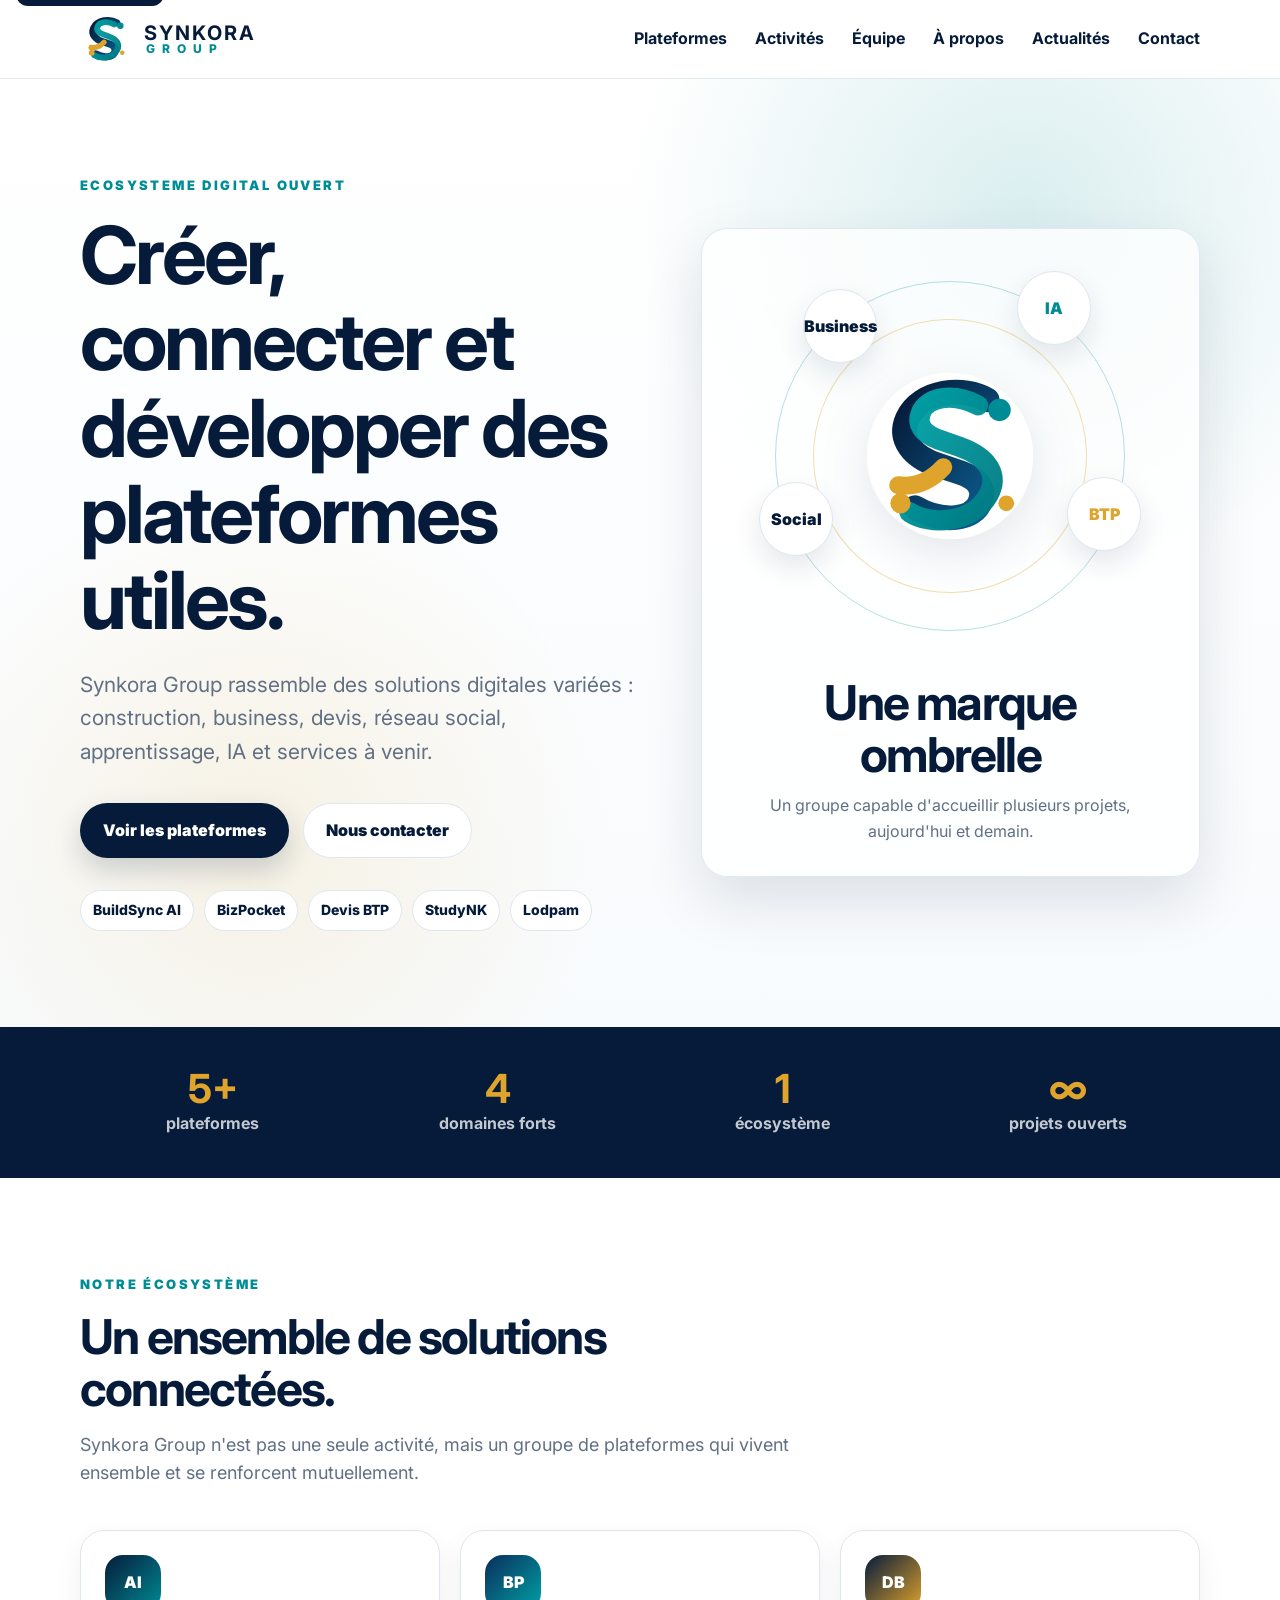
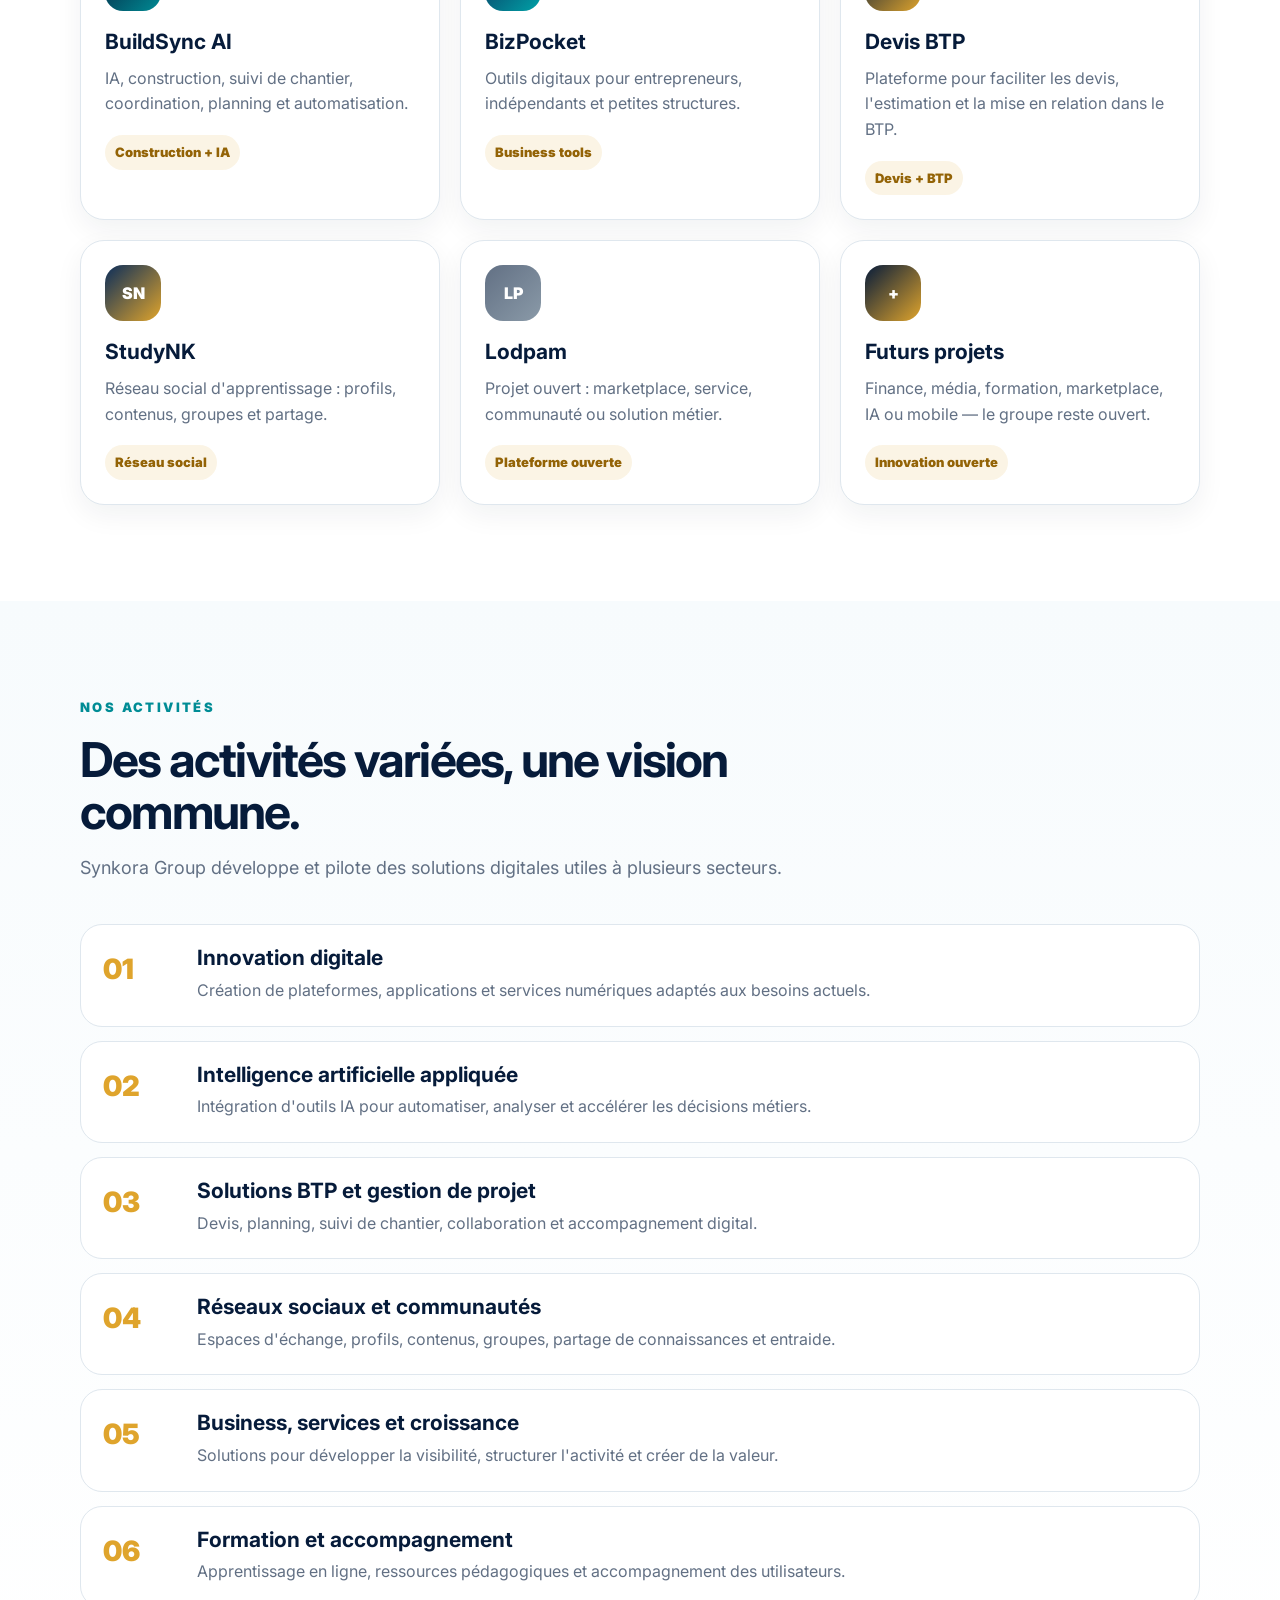
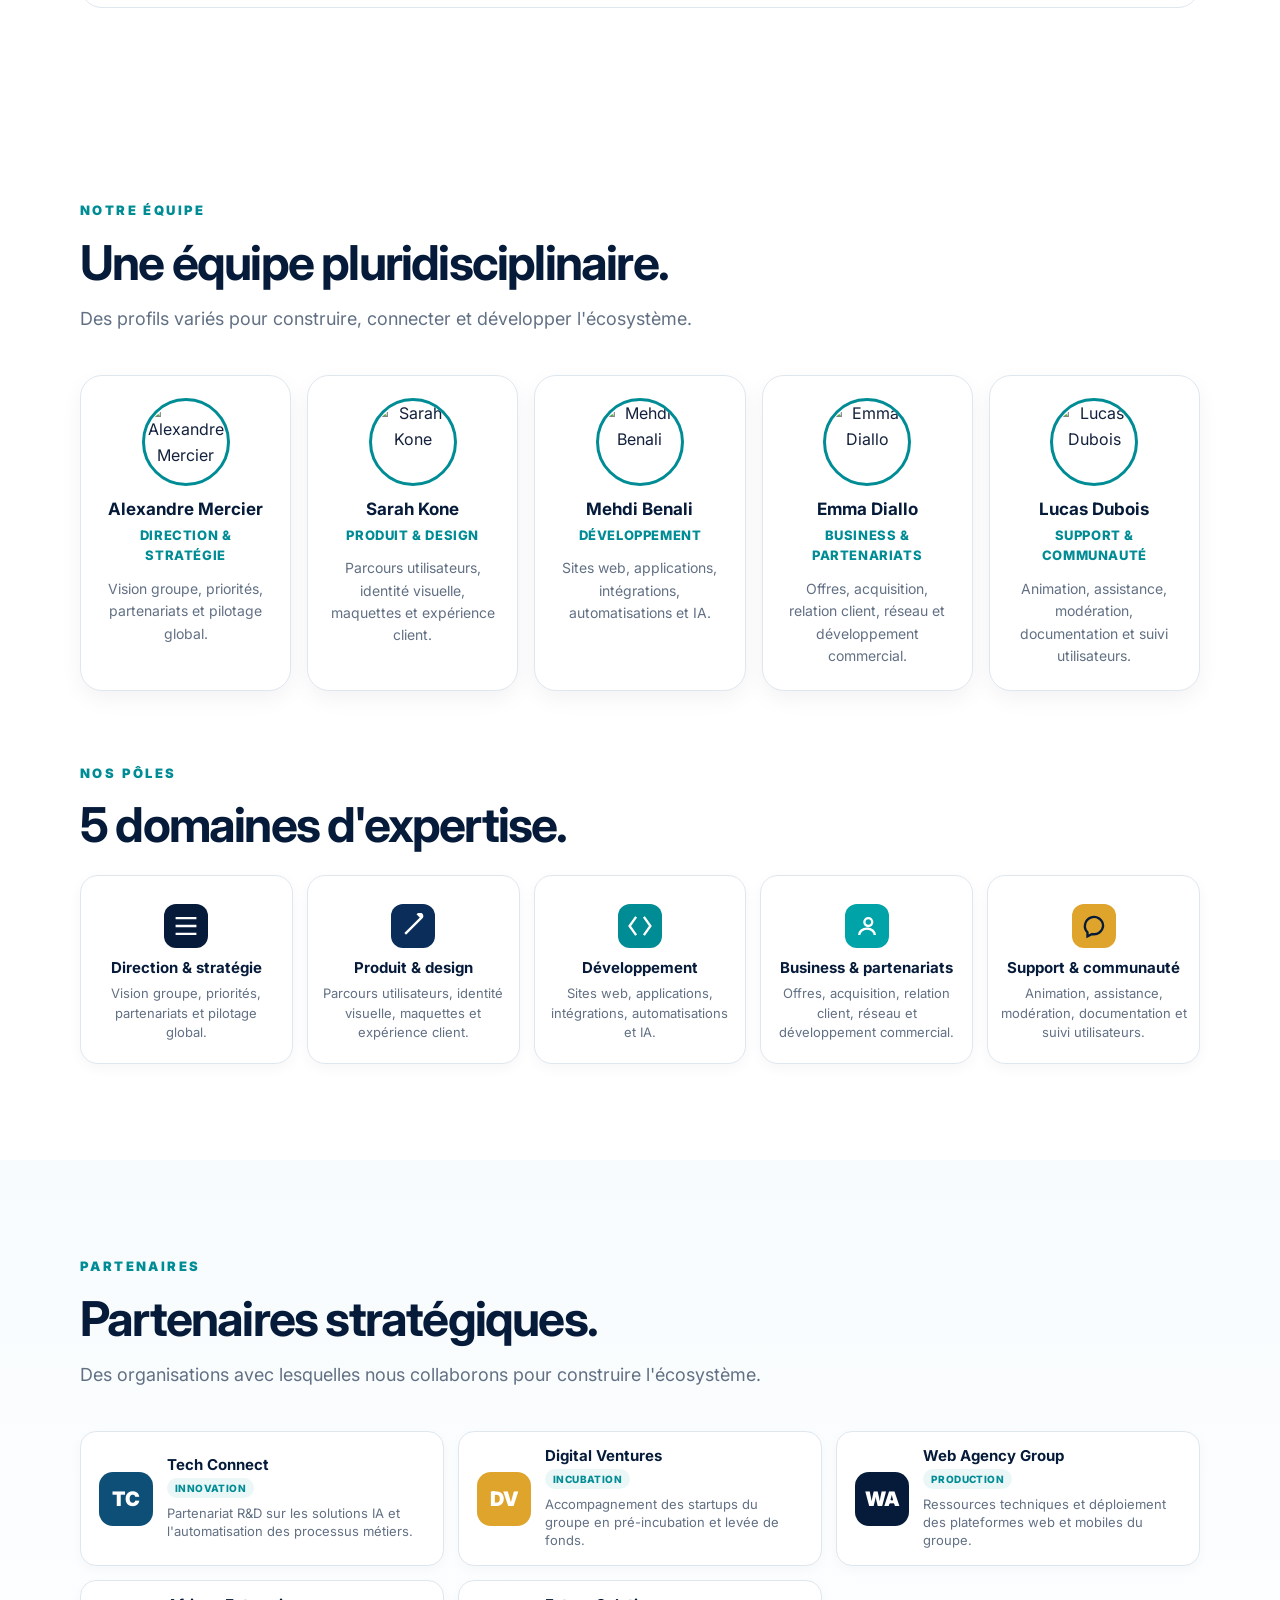
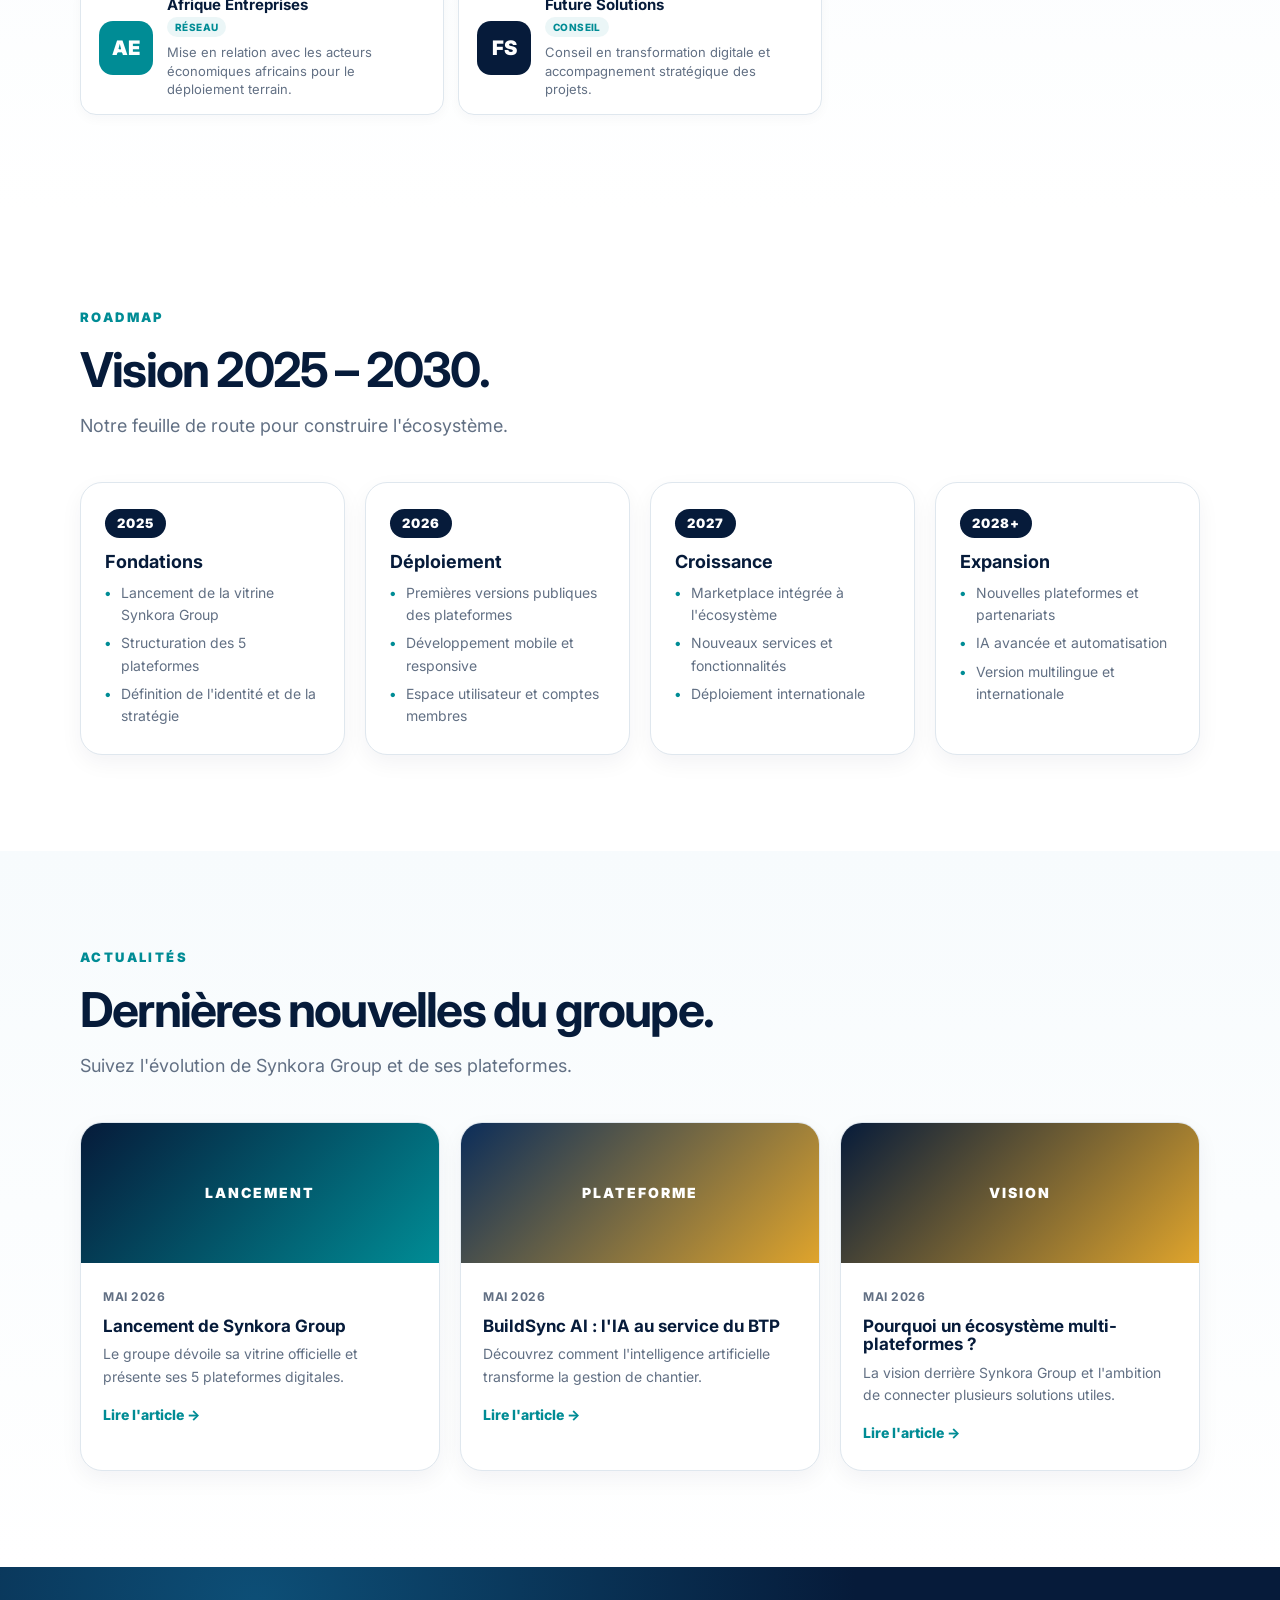
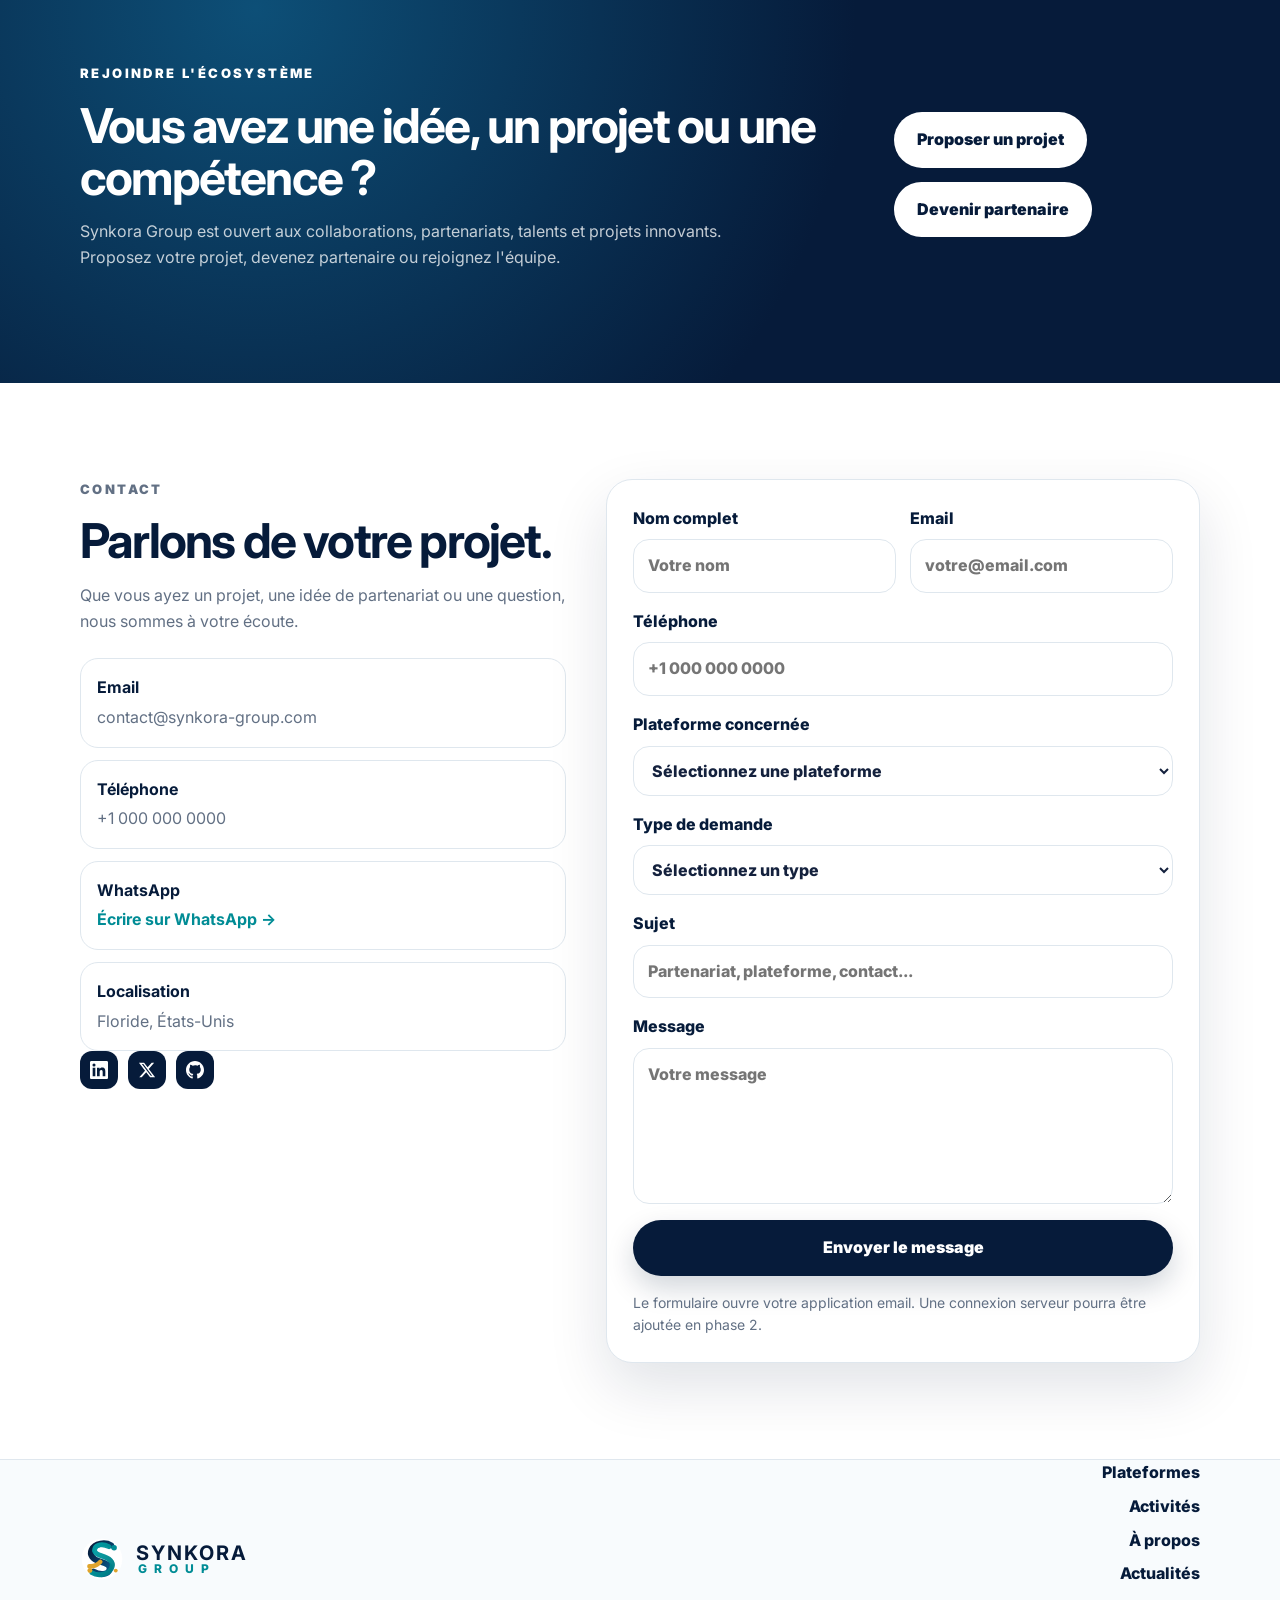
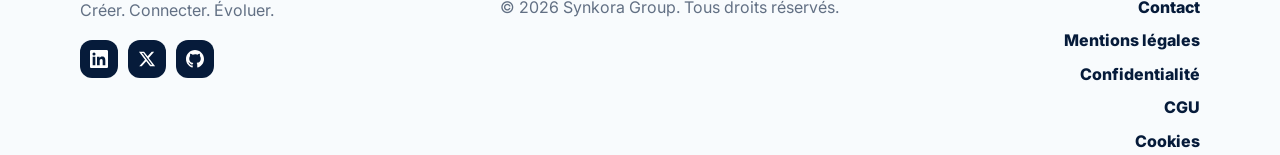
==== index.html @ 09f4408f "Initial commit : site multi-pages Synkora Group" ====
<!doctype html>
<html lang="fr">
<head>
  <meta charset="utf-8" />
  <meta name="viewport" content="width=device-width, initial-scale=1" />
  <title>Synkora Group - Ecosysteme digital multi-plateformes</title>
  <meta name="description" content="Synkora Group rassemble des plateformes digitales comme BuildSync AI, BizPocket, Devis BTP, StudyNK et Lodpam pour creer, connecter et developper." />
  <link rel="icon" href="assets/favicon.svg" type="image/svg+xml" />
  <link rel="preconnect" href="https://fonts.googleapis.com" />
  <link rel="preconnect" href="https://fonts.gstatic.com" crossorigin />
  <link rel="preload" href="https://fonts.googleapis.com/css2?family=Inter:wght@400;700;800;900&display=swap" as="style" />
  <link rel="stylesheet" href="https://fonts.googleapis.com/css2?family=Inter:wght@400;700;800;900&display=swap" media="print" onload="this.media='all'" />
  <meta name="theme-color" content="#061b3a" />
  <meta property="og:title" content="Synkora Group - Ecosysteme digital multi-plateformes" />
  <meta property="og:description" content="Synkora Group rassemble des plateformes digitales : BuildSync AI, BizPocket, Devis BTP, StudyNK et Lodpam." />
  <meta property="og:type" content="website" />
  <link rel="stylesheet" href="css/styles.css" />
</head>
<body>
  <a class="skip-link" href="#main">Aller au contenu</a>

  <header class="site-header" data-header>
    <div class="container header-inner">
      <a class="brand" href="#accueil" aria-label="Synkora Group - Accueil">
        <img src="assets/logo-mark.svg" alt="" class="brand-mark" fetchpriority="high" />
        <span class="brand-text"><strong>SYNKORA</strong><small>GROUP</small></span>
      </a>

      <button class="nav-toggle" type="button" aria-expanded="false" aria-controls="site-nav" data-nav-toggle>
        <span></span><span></span><span></span>
        <span class="sr-only">Ouvrir le menu</span>
      </button>

      <nav id="site-nav" class="site-nav" data-nav>
        <a href="#ecosysteme">Plateformes</a>
        <a href="#activites">Activités</a>
        <a href="#equipes">Équipe</a>
        <a href="pages/apropos.html">À propos</a>
        <a href="#actualites">Actualités</a>
        <a href="#contact">Contact</a>
      </nav>
    </div>
  </header>

  <main id="main">
    <!-- HERO -->
    <section id="accueil" class="hero section">
      <div class="container hero-grid">
        <div class="hero-copy reveal">
          <p class="eyebrow">Ecosysteme digital ouvert</p>
          <h1>Créer, connecter et développer des plateformes utiles.</h1>
          <p class="lead">Synkora Group rassemble des solutions digitales variées : construction, business, devis, réseau social, apprentissage, IA et services à venir.</p>
          <div class="hero-actions">
            <a class="btn btn-primary" href="#ecosysteme">Voir les plateformes</a>
            <a class="btn btn-secondary" href="#contact">Nous contacter</a>
          </div>
          <div class="platform-line" aria-label="Plateformes Synkora Group">
            <span>BuildSync AI</span>
            <span>BizPocket</span>
            <span>Devis BTP</span>
            <span>StudyNK</span>
            <span>Lodpam</span>
          </div>
        </div>

        <div class="hero-card reveal" aria-label="Vision Synkora Group">
          <div class="orbit">
            <img src="assets/logo-mark.svg" alt="Symbole Synkora Group" loading="lazy" />
            <span class="node node-1">IA</span>
            <span class="node node-2">BTP</span>
            <span class="node node-3">Social</span>
            <span class="node node-4">Business</span>
          </div>
          <div class="hero-card-copy">
            <h2>Une marque ombrelle</h2>
            <p>Un groupe capable d'accueillir plusieurs projets, aujourd'hui et demain.</p>
          </div>
        </div>
      </div>
    </section>

    <!-- STATS -->
    <section class="stats section-sm" aria-label="Chiffres clés">
      <div class="container stats-grid">
        <div><strong>5+</strong><span>plateformes</span></div>
        <div><strong>4</strong><span>domaines forts</span></div>
        <div><strong>1</strong><span>écosystème</span></div>
        <div><strong>∞</strong><span>projets ouverts</span></div>
      </div>
    </section>

    <!-- ÉCOSYSTÈME -->
    <section id="ecosysteme" class="section">
      <div class="container">
        <div class="section-heading reveal">
          <p class="eyebrow">Notre écosystème</p>
          <h2>Un ensemble de solutions connectées.</h2>
          <p>Synkora Group n'est pas une seule activité, mais un groupe de plateformes qui vivent ensemble et se renforcent mutuellement.</p>
        </div>

        <div class="cards-grid ecosystem-grid">
          <a href="pages/buildsync-ai.html" class="card eco-card reveal">
            <div class="card-icon" style="background: linear-gradient(135deg, #061b3a, #008c95);">AI</div>
            <h3>BuildSync AI</h3>
            <p>IA, construction, suivi de chantier, coordination, planning et automatisation.</p>
            <span class="tag">Construction + IA</span>
          </a>
          <a href="pages/bizpocket.html" class="card eco-card reveal">
            <div class="card-icon" style="background: linear-gradient(135deg, #0b2d5a, #00a3a8);">BP</div>
            <h3>BizPocket</h3>
            <p>Outils digitaux pour entrepreneurs, indépendants et petites structures.</p>
            <span class="tag">Business tools</span>
          </a>
          <a href="pages/devis-btp.html" class="card eco-card reveal">
            <div class="card-icon" style="background: linear-gradient(135deg, #061b3a, #dfa42c);">DB</div>
            <h3>Devis BTP</h3>
            <p>Plateforme pour faciliter les devis, l'estimation et la mise en relation dans le BTP.</p>
            <span class="tag">Devis + BTP</span>
          </a>
          <a href="pages/studynk.html" class="card eco-card reveal">
            <div class="card-icon" style="background: linear-gradient(135deg, #0b2d5a, #dfa42c);">SN</div>
            <h3>StudyNK</h3>
            <p>Réseau social d'apprentissage : profils, contenus, groupes et partage.</p>
            <span class="tag">Réseau social</span>
          </a>
          <a href="pages/lodpam.html" class="card eco-card reveal">
            <div class="card-icon" style="background: linear-gradient(135deg, #627084, #8a9aa8);">LP</div>
            <h3>Lodpam</h3>
            <p>Projet ouvert : marketplace, service, communauté ou solution métier.</p>
            <span class="tag">Plateforme ouverte</span>
          </a>
          <div class="card eco-card reveal" style="cursor: default;">
            <div class="card-icon" style="background: linear-gradient(135deg, #061b3a, #dfa42c);">+</div>
            <h3>Futurs projets</h3>
            <p>Finance, média, formation, marketplace, IA ou mobile — le groupe reste ouvert.</p>
            <span class="tag">Innovation ouverte</span>
          </div>
        </div>
      </div>
    </section>

    <!-- ACTIVITÉS -->
    <section id="activites" class="section section-soft">
      <div class="container">
        <div class="section-heading reveal">
          <p class="eyebrow">Nos activités</p>
          <h2>Des activités variées, une vision commune.</h2>
          <p>Synkora Group développe et pilote des solutions digitales utiles à plusieurs secteurs.</p>
        </div>

        <div class="activity-list">
          <div class="activity-item reveal"><span>01</span><div><h3>Innovation digitale</h3><p>Création de plateformes, applications et services numériques adaptés aux besoins actuels.</p></div></div>
          <div class="activity-item reveal"><span>02</span><div><h3>Intelligence artificielle appliquée</h3><p>Intégration d'outils IA pour automatiser, analyser et accélérer les décisions métiers.</p></div></div>
          <div class="activity-item reveal"><span>03</span><div><h3>Solutions BTP et gestion de projet</h3><p>Devis, planning, suivi de chantier, collaboration et accompagnement digital.</p></div></div>
          <div class="activity-item reveal"><span>04</span><div><h3>Réseaux sociaux et communautés</h3><p>Espaces d'échange, profils, contenus, groupes, partage de connaissances et entraide.</p></div></div>
          <div class="activity-item reveal"><span>05</span><div><h3>Business, services et croissance</h3><p>Solutions pour développer la visibilité, structurer l'activité et créer de la valeur.</p></div></div>
          <div class="activity-item reveal"><span>06</span><div><h3>Formation et accompagnement</h3><p>Apprentissage en ligne, ressources pédagogiques et accompagnement des utilisateurs.</p></div></div>
        </div>
      </div>
    </section>

    <!-- ÉQUIPE -->
    <section id="equipes" class="section">
      <div class="container">
        <div class="section-heading reveal">
          <p class="eyebrow">Notre équipe</p>
          <h2>Une équipe pluridisciplinaire.</h2>
          <p>Des profils variés pour construire, connecter et développer l'écosystème.</p>
        </div>
        <div class="team-grid">
          <article class="team-card reveal">
            <div class="team-avatar"><img src="https://i.pravatar.cc/160?u=alex" alt="Alexandre Mercier" loading="lazy" /></div>
            <h3>Alexandre Mercier</h3>
            <span class="team-role">Direction & stratégie</span>
            <p>Vision groupe, priorités, partenariats et pilotage global.</p>
          </article>
          <article class="team-card reveal">
            <div class="team-avatar"><img src="https://i.pravatar.cc/160?u=sarah" alt="Sarah Kone" loading="lazy" /></div>
            <h3>Sarah Kone</h3>
            <span class="team-role">Produit & design</span>
            <p>Parcours utilisateurs, identité visuelle, maquettes et expérience client.</p>
          </article>
          <article class="team-card reveal">
            <div class="team-avatar"><img src="https://i.pravatar.cc/160?u=mehdi" alt="Mehdi Benali" loading="lazy" /></div>
            <h3>Mehdi Benali</h3>
            <span class="team-role">Développement</span>
            <p>Sites web, applications, intégrations, automatisations et IA.</p>
          </article>
          <article class="team-card reveal">
            <div class="team-avatar"><img src="https://i.pravatar.cc/160?u=emma" alt="Emma Diallo" loading="lazy" /></div>
            <h3>Emma Diallo</h3>
            <span class="team-role">Business & partenariats</span>
            <p>Offres, acquisition, relation client, réseau et développement commercial.</p>
          </article>
          <article class="team-card reveal">
            <div class="team-avatar"><img src="https://i.pravatar.cc/160?u=lucas" alt="Lucas Dubois" loading="lazy" /></div>
            <h3>Lucas Dubois</h3>
            <span class="team-role">Support & communauté</span>
            <p>Animation, assistance, modération, documentation et suivi utilisateurs.</p>
          </article>
        </div>

        <div class="poles-heading reveal">
          <p class="eyebrow">Nos pôles</p>
          <h2>5 domaines d'expertise.</h2>
        </div>
        <div class="poles-grid">
          <article class="pole-card reveal">
            <div class="pole-icon"><svg viewBox="0 0 20 20" fill="none" stroke="currentColor" stroke-width="1.8"><path d="M2 4h16M2 10h16M2 16h16"/></svg></div>
            <h3>Direction & stratégie</h3>
            <p>Vision groupe, priorités, partenariats et pilotage global.</p>
          </article>
          <article class="pole-card reveal">
            <div class="pole-icon"><svg viewBox="0 0 20 20" fill="none" stroke="currentColor" stroke-width="1.8"><path d="M16.5 3.5l-10 10L4 16l2.5-2.5 10-10a1.77 1.77 0 00-2.5-2.5z"/></svg></div>
            <h3>Produit & design</h3>
            <p>Parcours utilisateurs, identité visuelle, maquettes et expérience client.</p>
          </article>
          <article class="pole-card reveal">
            <div class="pole-icon"><svg viewBox="0 0 20 20" fill="none" stroke="currentColor" stroke-width="1.8"><path d="M7 3L2 10l5 7M13 3l5 7-5 7"/></svg></div>
            <h3>Développement</h3>
            <p>Sites web, applications, intégrations, automatisations et IA.</p>
          </article>
          <article class="pole-card reveal">
            <div class="pole-icon"><svg viewBox="0 0 20 20" fill="none" stroke="currentColor" stroke-width="1.8"><path d="M14 7a3 3 0 11-6 0 3 3 0 016 0zM4 17c0-2.76 2.69-5 6-5s6 2.24 6 5"/></svg></div>
            <h3>Business & partenariats</h3>
            <p>Offres, acquisition, relation client, réseau et développement commercial.</p>
          </article>
          <article class="pole-card reveal">
            <div class="pole-icon"><svg viewBox="0 0 20 20" fill="none" stroke="currentColor" stroke-width="1.8"><path d="M17 10a7 7 0 10-12 4.9V18l3.6-1.8a7 7 0 008.4-6.2z"/></svg></div>
            <h3>Support & communauté</h3>
            <p>Animation, assistance, modération, documentation et suivi utilisateurs.</p>
          </article>
        </div>
      </div>
    </section>

    <!-- PARTENAIRES -->
    <section id="partenaires" class="section section-soft">
      <div class="container">
        <div class="section-heading reveal">
          <p class="eyebrow">Partenaires</p>
          <h2>Partenaires stratégiques.</h2>
          <p>Des organisations avec lesquelles nous collaborons pour construire l'écosystème.</p>
        </div>
        <div class="partners-grid">
          <a class="partner-card reveal" href="#">
            <div class="partner-logo" style="background: #0d4f77;">TC</div>
            <div>
              <h3>Tech Connect</h3>
              <span class="partner-tag">Innovation</span>
              <p>Partenariat R&D sur les solutions IA et l'automatisation des processus métiers.</p>
            </div>
          </a>
          <a class="partner-card reveal" href="#">
            <div class="partner-logo" style="background: #dfa42c;">DV</div>
            <div>
              <h3>Digital Ventures</h3>
              <span class="partner-tag">Incubation</span>
              <p>Accompagnement des startups du groupe en pré-incubation et levée de fonds.</p>
            </div>
          </a>
          <a class="partner-card reveal" href="#">
            <div class="partner-logo" style="background: #061b3a;">WA</div>
            <div>
              <h3>Web Agency Group</h3>
              <span class="partner-tag">Production</span>
              <p>Ressources techniques et déploiement des plateformes web et mobiles du groupe.</p>
            </div>
          </a>
          <a class="partner-card reveal" href="#">
            <div class="partner-logo" style="background: #008c95;">AE</div>
            <div>
              <h3>Afrique Entreprises</h3>
              <span class="partner-tag">Réseau</span>
              <p>Mise en relation avec les acteurs économiques africains pour le déploiement terrain.</p>
            </div>
          </a>
          <a class="partner-card reveal" href="#">
            <div class="partner-logo" style="background: #061b3a;">FS</div>
            <div>
              <h3>Future Solutions</h3>
              <span class="partner-tag">Conseil</span>
              <p>Conseil en transformation digitale et accompagnement stratégique des projets.</p>
            </div>
          </a>
        </div>
      </div>
    </section>

    <!-- ROADMAP -->
    <section id="roadmap" class="section">
      <div class="container">
        <div class="section-heading reveal">
          <p class="eyebrow">Roadmap</p>
          <h2>Vision 2025 – 2030.</h2>
          <p>Notre feuille de route pour construire l'écosystème.</p>
        </div>
        <div class="roadmap-grid">
          <div class="roadmap-item reveal">
            <span class="roadmap-year">2025</span>
            <h3>Fondations</h3>
            <ul>
              <li>Lancement de la vitrine Synkora Group</li>
              <li>Structuration des 5 plateformes</li>
              <li>Définition de l'identité et de la stratégie</li>
            </ul>
          </div>
          <div class="roadmap-item reveal">
            <span class="roadmap-year">2026</span>
            <h3>Déploiement</h3>
            <ul>
              <li>Premières versions publiques des plateformes</li>
              <li>Développement mobile et responsive</li>
              <li>Espace utilisateur et comptes membres</li>
            </ul>
          </div>
          <div class="roadmap-item reveal">
            <span class="roadmap-year">2027</span>
            <h3>Croissance</h3>
            <ul>
              <li>Marketplace intégrée à l'écosystème</li>
              <li>Nouveaux services et fonctionnalités</li>
              <li>Déploiement internationale</li>
            </ul>
          </div>
          <div class="roadmap-item reveal">
            <span class="roadmap-year">2028+</span>
            <h3>Expansion</h3>
            <ul>
              <li>Nouvelles plateformes et partenariats</li>
              <li>IA avancée et automatisation</li>
              <li>Version multilingue et internationale</li>
            </ul>
          </div>
        </div>
      </div>
    </section>

    <!-- ACTUALITÉS -->
    <section id="actualites" class="section section-soft">
      <div class="container">
        <div class="section-heading reveal">
          <p class="eyebrow">Actualités</p>
          <h2>Dernières nouvelles du groupe.</h2>
          <p>Suivez l'évolution de Synkora Group et de ses plateformes.</p>
        </div>
        <div class="blog-grid">
          <article class="blog-card reveal">
            <div class="blog-img" style="background: linear-gradient(135deg, #061b3a, #008c95);"><span>Lancement</span></div>
            <div class="blog-body">
              <span class="blog-date">Mai 2026</span>
              <h3>Lancement de Synkora Group</h3>
              <p>Le groupe dévoile sa vitrine officielle et présente ses 5 plateformes digitales.</p>
              <a href="#" class="blog-link">Lire l'article →</a>
            </div>
          </article>
          <article class="blog-card reveal">
            <div class="blog-img" style="background: linear-gradient(135deg, #0b2d5a, #dfa42c);"><span>Plateforme</span></div>
            <div class="blog-body">
              <span class="blog-date">Mai 2026</span>
              <h3>BuildSync AI : l'IA au service du BTP</h3>
              <p>Découvrez comment l'intelligence artificielle transforme la gestion de chantier.</p>
              <a href="#" class="blog-link">Lire l'article →</a>
            </div>
          </article>
          <article class="blog-card reveal">
            <div class="blog-img" style="background: linear-gradient(135deg, #061b3a, #dfa42c);"><span>Vision</span></div>
            <div class="blog-body">
              <span class="blog-date">Mai 2026</span>
              <h3>Pourquoi un écosystème multi-plateformes ?</h3>
              <p>La vision derrière Synkora Group et l'ambition de connecter plusieurs solutions utiles.</p>
              <a href="#" class="blog-link">Lire l'article →</a>
            </div>
          </article>
        </div>
      </div>
    </section>

    <!-- REJOINDRE -->
    <section class="section section-dark">
      <div class="container cta reveal">
        <div>
          <p class="eyebrow">Rejoindre l'écosystème</p>
          <h2>Vous avez une idée, un projet ou une compétence ?</h2>
          <p>Synkora Group est ouvert aux collaborations, partenariats, talents et projets innovants. Proposez votre projet, devenez partenaire ou rejoignez l'équipe.</p>
        </div>
        <div style="display: flex; gap: 14px; flex-wrap: wrap;">
          <a class="btn btn-light" href="#contact">Proposer un projet</a>
          <a class="btn btn-light" href="#contact">Devenir partenaire</a>
        </div>
      </div>
    </section>

    <!-- CONTACT -->
    <section id="contact" class="section">
      <div class="container contact-grid">
        <div class="contact-info reveal">
          <p class="eyebrow">Contact</p>
          <h2>Parlons de votre projet.</h2>
          <p>Que vous ayez un projet, une idée de partenariat ou une question, nous sommes à votre écoute.</p>
          <div class="contact-cards">
            <div><strong>Email</strong><span>contact@synkora-group.com</span></div>
            <div><strong>Téléphone</strong><span>+1 000 000 0000</span></div>
            <div><strong>WhatsApp</strong><span><a href="https://wa.me/10000000000" style="color: var(--teal); font-weight: 700;" target="_blank">Écrire sur WhatsApp →</a></span></div>
            <div><strong>Localisation</strong><span>Floride, États-Unis</span></div>
          </div>
          <div class="social-links">
            <a href="#" aria-label="LinkedIn"><svg viewBox="0 0 24 24" fill="currentColor"><path d="M20.447 20.452h-3.554v-5.569c0-1.328-.027-3.037-1.852-3.037-1.853 0-2.136 1.445-2.136 2.939v5.667H9.351V9h3.414v1.561h.046c.477-.9 1.637-1.85 3.37-1.85 3.601 0 4.267 2.37 4.267 5.455v6.286zM5.337 7.433a2.062 2.062 0 01-2.063-2.065 2.064 2.064 0 112.063 2.065zm1.782 13.019H3.555V9h3.564v11.452zM22.225 0H1.771C.792 0 0 .774 0 1.729v20.542C0 23.227.792 24 1.771 24h20.451C23.2 24 24 23.227 24 22.271V1.729C24 .774 23.2 0 22.222 0h.003z"/></svg></a>
            <a href="#" aria-label="Twitter / X"><svg viewBox="0 0 24 24" fill="currentColor"><path d="M18.244 2.25h3.308l-7.227 8.26 8.502 11.24H16.17l-5.214-6.817L4.99 21.75H1.68l7.73-8.835L1.254 2.25H8.08l4.713 6.231zm-1.161 17.52h1.833L7.084 4.126H5.117z"/></svg></a>
            <a href="#" aria-label="GitHub"><svg viewBox="0 0 24 24" fill="currentColor"><path d="M12 0C5.374 0 0 5.373 0 12c0 5.302 3.438 9.8 8.207 11.387.599.111.793-.261.793-.577v-2.234c-3.338.726-4.033-1.416-4.033-1.416-.546-1.387-1.333-1.756-1.333-1.756-1.089-.745.083-.729.083-.729 1.205.084 1.839 1.237 1.839 1.237 1.07 1.834 2.807 1.304 3.492.997.107-.775.418-1.305.762-1.604-2.665-.305-5.467-1.334-5.467-5.931 0-1.311.469-2.381 1.236-3.221-.124-.303-.535-1.524.117-3.176 0 0 1.008-.322 3.301 1.23A11.509 11.509 0 0112 5.803c1.02.005 2.047.138 3.006.404 2.291-1.552 3.297-1.23 3.297-1.23.653 1.653.242 2.874.118 3.176.77.84 1.235 1.911 1.235 3.221 0 4.609-2.807 5.624-5.479 5.921.43.372.823 1.102.823 2.222v3.293c0 .319.192.694.801.576C20.566 21.797 24 17.3 24 12c0-6.627-5.373-12-12-12z"/></svg></a>
          </div>
        </div>

        <form class="contact-form reveal" data-contact-form>
          <div style="display: grid; grid-template-columns: 1fr 1fr; gap: 14px;">
            <label>Nom complet <input name="name" type="text" placeholder="Votre nom" required /></label>
            <label>Email <input name="email" type="email" placeholder="votre@email.com" required /></label>
          </div>
          <label>Téléphone <input name="phone" type="tel" placeholder="+1 000 000 0000" /></label>
          <label>Plateforme concernée
            <select name="platform" style="width: 100%; border: 1px solid var(--line); border-radius: 16px; padding: 13px 14px; color: var(--ink); outline: none; background: white; font: inherit;">
              <option value="">Sélectionnez une plateforme</option>
              <option value="buildsync-ai">BuildSync AI</option>
              <option value="bizpocket">BizPocket</option>
              <option value="devis-btp">Devis BTP</option>
              <option value="studynk">StudyNK</option>
              <option value="lodpam">Lodpam</option>
              <option value="general">Général / Autre</option>
            </select>
          </label>
          <label>Type de demande
            <select name="request-type" style="width: 100%; border: 1px solid var(--line); border-radius: 16px; padding: 13px 14px; color: var(--ink); outline: none; background: white; font: inherit;">
              <option value="">Sélectionnez un type</option>
              <option value="partenariat">Partenariat</option>
              <option value="investissement">Investissement</option>
              <option value="projet">Projet / Idée</option>
              <option value="support">Support</option>
              <option value="recrutement">Recrutement</option>
              <option value="autre">Autre</option>
            </select>
          </label>
          <label>Sujet <input name="subject" type="text" placeholder="Partenariat, plateforme, contact..." required /></label>
          <label>Message <textarea name="message" rows="5" placeholder="Votre message" required></textarea></label>
          <button class="btn btn-primary" type="submit">Envoyer le message</button>
          <p class="form-note" data-form-note>Le formulaire ouvre votre application email. Une connexion serveur pourra être ajoutée en phase 2.</p>
        </form>
      </div>
    </section>
  </main>

  <footer class="site-footer">
    <div class="container footer-inner">
      <div>
        <a class="brand footer-brand" href="#accueil" aria-label="Synkora Group">
          <img src="assets/logo-mark.svg" alt="" class="brand-mark" loading="lazy" />
          <span class="brand-text"><strong>SYNKORA</strong><small>GROUP</small></span>
        </a>
        <p style="margin-top: 10px;">Créer. Connecter. Évoluer.</p>
        <div class="social-links" style="margin-top: 12px;">
          <a href="#" aria-label="LinkedIn"><svg viewBox="0 0 24 24" fill="currentColor" style="width: 18px; height: 18px;"><path d="M20.447 20.452h-3.554v-5.569c0-1.328-.027-3.037-1.852-3.037-1.853 0-2.136 1.445-2.136 2.939v5.667H9.351V9h3.414v1.561h.046c.477-.9 1.637-1.85 3.37-1.85 3.601 0 4.267 2.37 4.267 5.455v6.286zM5.337 7.433a2.062 2.062 0 01-2.063-2.065 2.064 2.064 0 112.063 2.065zm1.782 13.019H3.555V9h3.564v11.452zM22.225 0H1.771C.792 0 0 .774 0 1.729v20.542C0 23.227.792 24 1.771 24h20.451C23.2 24 24 23.227 24 22.271V1.729C24 .774 23.2 0 22.222 0h.003z"/></svg></a>
          <a href="#" aria-label="Twitter / X"><svg viewBox="0 0 24 24" fill="currentColor" style="width: 18px; height: 18px;"><path d="M18.244 2.25h3.308l-7.227 8.26 8.502 11.24H16.17l-5.214-6.817L4.99 21.75H1.68l7.73-8.835L1.254 2.25H8.08l4.713 6.231zm-1.161 17.52h1.833L7.084 4.126H5.117z"/></svg></a>
          <a href="#" aria-label="GitHub"><svg viewBox="0 0 24 24" fill="currentColor" style="width: 18px; height: 18px;"><path d="M12 0C5.374 0 0 5.373 0 12c0 5.302 3.438 9.8 8.207 11.387.599.111.793-.261.793-.577v-2.234c-3.338.726-4.033-1.416-4.033-1.416-.546-1.387-1.333-1.756-1.333-1.756-1.089-.745.083-.729.083-.729 1.205.084 1.839 1.237 1.839 1.237 1.07 1.834 2.807 1.304 3.492.997.107-.775.418-1.305.762-1.604-2.665-.305-5.467-1.334-5.467-5.931 0-1.311.469-2.381 1.236-3.221-.124-.303-.535-1.524.117-3.176 0 0 1.008-.322 3.301 1.23A11.509 11.509 0 0112 5.803c1.02.005 2.047.138 3.006.404 2.291-1.552 3.297-1.23 3.297-1.23.653 1.653.242 2.874.118 3.176.77.84 1.235 1.911 1.235 3.221 0 4.609-2.807 5.624-5.479 5.921.43.372.823 1.102.823 2.222v3.293c0 .319.192.694.801.576C20.566 21.797 24 17.3 24 12c0-6.627-5.373-12-12-12z"/></svg></a>
        </div>
      </div>
      <p>© <span data-year></span> Synkora Group. Tous droits réservés.</p>
      <div class="footer-links" style="flex-direction: column; gap: 8px; align-items: flex-end;">
        <a href="#ecosysteme">Plateformes</a>
        <a href="#activites">Activités</a>
        <a href="pages/apropos.html">À propos</a>
        <a href="#actualites">Actualités</a>
        <a href="#contact">Contact</a>
        <a href="pages/mentions-legales.html">Mentions légales</a>
        <a href="pages/confidentialite.html">Confidentialité</a>
        <a href="pages/cgu.html">CGU</a>
        <a href="pages/cookies.html">Cookies</a>
      </div>
    </div>
  </footer>

  <script src="js/app.js"></script>
</body>
</html>
---- css/styles.css ----
:root {
  --navy: #061b3a;
  --navy-2: #0b2d5a;
  --teal: #008c95;
  --teal-2: #00a3a8;
  --gold: #dfa42c;
  --ink: #14213d;
  --slate: #627084;
  --soft: #f4f8fb;
  --line: #dfe7ee;
  --white: #ffffff;
  --shadow: 0 24px 60px rgba(6, 27, 58, .12);
  --radius: 26px;
}

* { box-sizing: border-box; }
html { scroll-behavior: smooth; }
body {
  margin: 0;
  font-family: Inter, ui-sans-serif, system-ui, -apple-system, BlinkMacSystemFont, "Segoe UI", sans-serif;
  color: var(--ink);
  background: var(--white);
  line-height: 1.6;
}
img { max-width: 100%; display: block; }
a { color: inherit; text-decoration: none; }
button, input, textarea { font: inherit; }

.container { width: min(1120px, calc(100% - 40px)); margin-inline: auto; }
.section { padding: 96px 0; }
.section-sm { padding: 42px 0; }
.section-soft { background: linear-gradient(180deg, #f7fbfd 0%, #fff 100%); }
.section-dark { background: radial-gradient(circle at 20% 10%, #0d4f77, var(--navy) 55%); color: white; }

.skip-link {
  position: absolute; left: 16px; top: -40px; z-index: 99;
  background: var(--navy); color: white; padding: 10px 14px; border-radius: 12px;
}
.skip-link:focus { top: 16px; }

.site-header {
  position: sticky; top: 0; z-index: 50;
  background: rgba(255,255,255,.84);
  backdrop-filter: blur(18px);
  border-bottom: 1px solid rgba(223,231,238,.9);
}
.header-inner { display: flex; align-items: center; justify-content: space-between; height: 78px; }
.brand { display: inline-flex; gap: 12px; align-items: center; }
.brand-mark { width: 52px; height: 52px; }
.brand-text { display: grid; line-height: 1; letter-spacing: 2px; }
.brand-text strong { color: var(--navy); font-size: 20px; }
.brand-text small { color: var(--teal); font-size: 12px; font-weight: 800; letter-spacing: 7px; margin-left: 2px; }
.site-nav { display: flex; align-items: center; gap: 28px; font-weight: 700; color: var(--navy); }
.site-nav a { position: relative; }
.site-nav a::after {
  content: ""; position: absolute; left: 0; right: 0; bottom: -8px; height: 2px;
  background: var(--gold); transform: scaleX(0); transform-origin: left; transition: .2s ease;
}
.site-nav a:hover::after { transform: scaleX(1); }
.nav-toggle { display: none; border: 0; background: transparent; padding: 8px; }
.nav-toggle span:not(.sr-only) { display: block; width: 25px; height: 2px; background: var(--navy); margin: 6px 0; }
.sr-only { position: absolute; width: 1px; height: 1px; padding: 0; margin: -1px; overflow: hidden; clip: rect(0,0,0,0); white-space: nowrap; border: 0; }

.hero {
  position: relative;
  overflow: hidden;
  min-height: calc(100vh - 78px);
  display: grid;
  align-items: center;
  background:
    radial-gradient(circle at 80% 14%, rgba(0,140,149,.14), transparent 30%),
    radial-gradient(circle at 20% 80%, rgba(223,164,44,.12), transparent 28%),
    linear-gradient(180deg, #ffffff 0%, #f8fbfd 100%);
}
.hero-grid { display: grid; grid-template-columns: 1.06fr .94fr; gap: 58px; align-items: center; }
.eyebrow {
  margin: 0 0 16px;
  color: var(--teal);
  text-transform: uppercase;
  letter-spacing: 2.4px;
  font-size: 13px;
  font-weight: 900;
}
h1, h2, h3 { margin: 0; color: var(--navy); line-height: 1.08; }
.section-dark h2, .section-dark .eyebrow { color: white; }
h1 { font-size: clamp(44px, 7vw, 80px); letter-spacing: -3px; }
h2 { font-size: clamp(32px, 4vw, 48px); letter-spacing: -1.8px; }
h3 { font-size: 21px; }
.lead { font-size: 21px; color: var(--slate); max-width: 690px; margin: 24px 0 0; }
.hero-actions { display: flex; gap: 14px; flex-wrap: wrap; margin-top: 34px; }
.btn {
  display: inline-flex; justify-content: center; align-items: center; min-height: 48px;
  border-radius: 999px; padding: 14px 22px; font-weight: 900; border: 1px solid transparent;
  transition: .2s ease; cursor: pointer;
}
.btn-primary { background: var(--navy); color: white; box-shadow: 0 12px 28px rgba(6,27,58,.18); }
.btn-primary:hover { transform: translateY(-2px); background: var(--navy-2); }
.btn-secondary { background: white; border-color: var(--line); color: var(--navy); }
.btn-secondary:hover { border-color: var(--gold); transform: translateY(-2px); }
.btn-light { background: white; color: var(--navy); }
.platform-line { display: flex; flex-wrap: wrap; gap: 10px; margin-top: 32px; }
.platform-line span {
  border: 1px solid var(--line); background: white; border-radius: 999px;
  padding: 8px 12px; color: var(--navy); font-size: 14px; font-weight: 800;
}

.hero-card {
  background: rgba(255,255,255,.78);
  border: 1px solid rgba(223,231,238,.92);
  box-shadow: var(--shadow);
  border-radius: var(--radius);
  padding: 32px;
  min-height: 520px;
  display: grid;
  align-content: center;
  position: relative;
}
.orbit { position: relative; width: min(390px, 100%); aspect-ratio: 1; margin: 0 auto 26px; display: grid; place-items: center; }
.orbit::before, .orbit::after {
  content: ""; position: absolute; inset: 20px; border: 1.5px solid rgba(0,140,149,.28); border-radius: 50%;
}
.orbit::after { inset: 58px; border-color: rgba(223,164,44,.36); transform: rotate(20deg); }
.orbit img { width: 180px; z-index: 2; filter: drop-shadow(0 16px 24px rgba(6,27,58,.10)); }
.node {
  position: absolute; display: grid; place-items: center; z-index: 3;
  width: 74px; height: 74px; border-radius: 50%; background: white; border: 1px solid var(--line);
  box-shadow: 0 12px 28px rgba(6,27,58,.10); color: var(--navy); font-weight: 900;
}
.node-1 { top: 10px; right: 54px; color: var(--teal); }
.node-2 { right: 4px; bottom: 100px; color: var(--gold); }
.node-3 { left: 4px; bottom: 95px; }
.node-4 { left: 48px; top: 28px; }
.hero-card-copy { text-align: center; }
.hero-card-copy p { margin: 12px auto 0; color: var(--slate); max-width: 360px; }

.stats { background: var(--navy); color: white; }
.stats-grid { display: grid; grid-template-columns: repeat(4,1fr); gap: 20px; }
.stats-grid div { display: grid; gap: 2px; text-align: center; }
.stats-grid strong { font-size: 40px; color: var(--gold); line-height: 1; }
.stats-grid span { color: rgba(255,255,255,.76); font-weight: 700; }

.section-heading { max-width: 760px; margin-bottom: 42px; }
.section-heading p:not(.eyebrow) { color: var(--slate); font-size: 18px; margin: 16px 0 0; }
.cards-grid { display: grid; grid-template-columns: repeat(3,1fr); gap: 20px; }
.card {
  background: white; border: 1px solid var(--line); border-radius: 24px; padding: 24px;
  box-shadow: 0 10px 28px rgba(6,27,58,.06);
}
.card-icon {
  width: 56px; height: 56px; border-radius: 18px; display: grid; place-items: center;
  background: linear-gradient(135deg, var(--navy), var(--teal)); color: white; font-weight: 900;
  margin-bottom: 20px;
}
.card p { color: var(--slate); margin: 12px 0 18px; }
.tag { display: inline-flex; padding: 7px 10px; border-radius: 999px; background: rgba(223,164,44,.12); color: #936306; font-size: 13px; font-weight: 900; }

.activity-list { display: grid; gap: 14px; }
.activity-item {
  display: grid; grid-template-columns: 76px 1fr; gap: 18px; align-items: start;
  background: white; border: 1px solid var(--line); border-radius: 22px; padding: 22px;
}
.activity-item span { color: var(--gold); font-size: 28px; font-weight: 900; }
.activity-item p { margin: 8px 0 0; color: var(--slate); }

.team-grid { display: grid; grid-template-columns: repeat(5,1fr); gap: 16px; }
.team-card {
  background: white; border: 1px solid var(--line); border-radius: 22px; padding: 22px;
  box-shadow: 0 8px 22px rgba(6,27,58,.05); text-align: center;
}
.team-avatar {
  width: 88px; height: 88px; border-radius: 50%; overflow: hidden;
  margin: 0 auto 14px; border: 3px solid var(--teal);
}
.team-avatar img { width: 100%; height: 100%; object-fit: cover; }
.team-card h3 { font-size: 17px; }
.team-role {
  display: inline-block; margin-top: 6px; font-size: 13px; font-weight: 800;
  color: var(--teal); text-transform: uppercase; letter-spacing: .6px;
}
.team-card p { color: var(--slate); margin: 10px 0 0; font-size: 14px; }

.poles-heading { margin-top: 72px; margin-bottom: 24px; }
.poles-grid { display: grid; grid-template-columns: repeat(5,1fr); gap: 14px; }
.pole-card {
  background: white; border: 1px solid var(--line); border-radius: 18px;
  padding: 28px 12px 20px; text-align: center;
  box-shadow: 0 4px 14px rgba(6,27,58,.04);
  transition: transform .25s ease, box-shadow .25s ease;
}
.pole-card:hover { transform: translateY(-3px); box-shadow: 0 10px 28px rgba(6,27,58,.08); }
.pole-icon {
  width: 44px; height: 44px; border-radius: 12px; display: flex; align-items: center; justify-content: center;
  margin: 0 auto 12px; background: var(--navy); color: white; padding: 9px;
}
.pole-icon svg { width: 100%; height: 100%; }
.pole-card:nth-child(2) .pole-icon { background: var(--navy-2); }
.pole-card:nth-child(3) .pole-icon { background: var(--teal); }
.pole-card:nth-child(4) .pole-icon { background: var(--teal-2); }
.pole-card:nth-child(5) .pole-icon { background: var(--gold); color: var(--navy); }
.pole-card h3 { font-size: 15px; }
.pole-card p { color: var(--slate); margin: 8px 0 0; font-size: 13px; line-height: 1.5; }

.partners-grid { display: grid; grid-template-columns: repeat(3,1fr); gap: 14px; }
.partner-card {
  display: flex; align-items: center; gap: 14px;
  background: white; border: 1px solid var(--line); border-radius: 16px; padding: 16px 18px;
  box-shadow: 0 4px 12px rgba(6,27,58,.03);
  transition: transform .25s ease, box-shadow .25s ease;
}
.partner-card:hover { transform: translateY(-2px); box-shadow: 0 8px 24px rgba(6,27,58,.06); }
.partner-logo {
  flex-shrink: 0; width: 54px; height: 54px; border-radius: 14px;
  display: flex; align-items: center; justify-content: center;
  font-size: 20px; font-weight: 900; color: white;
}
.partner-card h3 { font-size: 15px; }
.partner-tag {
  display: inline-block; margin: 2px 0; padding: 2px 8px; border-radius: 999px;
  background: rgba(0,140,149,.08); color: var(--teal); font-size: 10px; font-weight: 800;
  text-transform: uppercase; letter-spacing: .4px;
}
.partner-card p { color: var(--slate); margin: 4px 0 0; font-size: 13px; line-height: 1.4; }

.eco-card { transition: transform .25s ease, box-shadow .25s ease; cursor: pointer; display: block; }
.eco-card:hover { transform: translateY(-4px); box-shadow: 0 16px 40px rgba(6,27,58,.10); }

.platform-hero { padding: 100px 0 80px; }
.platform-layout { display: grid; grid-template-columns: 1fr 320px; gap: 48px; align-items: start; }
.platform-sidecard {
  background: white; border: 1px solid var(--line); border-radius: 24px; padding: 26px;
  box-shadow: var(--shadow); position: sticky; top: 110px;
}
.platform-sidecard h3 { font-size: 15px; margin-bottom: 8px; }
.feature-list { list-style: none; padding: 0; margin: 16px 0 0; display: grid; gap: 10px; }
.feature-list li {
  padding: 12px 16px; border: 1px solid var(--line); border-radius: 14px;
  background: #f8fbfd; font-weight: 600; font-size: 15px;
}
.feature-list li::before { content: "→"; color: var(--teal); margin-right: 10px; font-weight: 900; }

.roadmap-grid { display: grid; grid-template-columns: repeat(4,1fr); gap: 20px; }
.roadmap-item {
  border: 1px solid var(--line); border-radius: 22px; padding: 26px 24px;
  background: white; box-shadow: 0 8px 22px rgba(6,27,58,.05);
}
.roadmap-year {
  display: inline-block; padding: 4px 12px; border-radius: 999px;
  background: var(--navy); color: white; font-size: 13px; font-weight: 900;
  letter-spacing: 1px; margin-bottom: 14px;
}
.roadmap-item h3 { font-size: 18px; margin-bottom: 10px; }
.roadmap-item ul { list-style: none; padding: 0; margin: 0; display: grid; gap: 6px; }
.roadmap-item li { color: var(--slate); font-size: 14px; padding-left: 16px; position: relative; }
.roadmap-item li::before { content: "•"; color: var(--teal); position: absolute; left: 0; font-weight: 900; }

.social-links { display: flex; gap: 10px; }
.social-links a {
  width: 38px; height: 38px; border-radius: 12px; display: flex; align-items: center; justify-content: center;
  background: var(--navy); color: white; transition: opacity .2s;
}
.social-links a:hover { opacity: .8; }
.social-links a svg { width: 18px; height: 18px; }

.blog-grid { display: grid; grid-template-columns: repeat(3,1fr); gap: 20px; }
.blog-card {
  background: white; border: 1px solid var(--line); border-radius: 22px; overflow: hidden;
  box-shadow: 0 8px 22px rgba(6,27,58,.05);
  transition: transform .25s ease, box-shadow .25s ease;
}
.blog-card:hover { transform: translateY(-4px); box-shadow: 0 14px 36px rgba(6,27,58,.10); }
.blog-img {
  height: 140px; display: flex; align-items: center; justify-content: center;
  font-size: 14px; font-weight: 900; color: white; text-transform: uppercase; letter-spacing: 2px;
}
.blog-body { padding: 20px 22px 24px; }
.blog-date { font-size: 12px; color: var(--slate); font-weight: 700; text-transform: uppercase; letter-spacing: .5px; }
.blog-body h3 { font-size: 17px; margin: 8px 0; }
.blog-body p { color: var(--slate); font-size: 14px; margin: 0 0 14px; }
.blog-link { color: var(--teal); font-weight: 800; font-size: 14px; }
.blog-link:hover { color: var(--navy); }

.legal-content { max-width: 760px; }
.legal-content h2 { font-size: 24px; margin-top: 40px; letter-spacing: -1px; }
.legal-content p { color: var(--slate); margin: 12px 0 0; line-height: 1.7; }

.cta { display: flex; justify-content: space-between; align-items: center; gap: 30px; }
.cta p:not(.eyebrow) { color: rgba(255,255,255,.76); max-width: 650px; }

.contact-grid { display: grid; grid-template-columns: .9fr 1.1fr; gap: 40px; align-items: start; }
.contact-info p { color: var(--slate); }
.contact-cards { display: grid; gap: 12px; margin-top: 24px; }
.contact-cards div { border: 1px solid var(--line); border-radius: 18px; padding: 16px; display: grid; gap: 4px; }
.contact-cards strong { color: var(--navy); }
.contact-cards span { color: var(--slate); }
.contact-form { background: white; border: 1px solid var(--line); border-radius: var(--radius); padding: 26px; box-shadow: var(--shadow); display: grid; gap: 16px; }
.contact-form label { display: grid; gap: 8px; color: var(--navy); font-weight: 800; }
.contact-form input, .contact-form textarea { width: 100%; border: 1px solid var(--line); border-radius: 16px; padding: 13px 14px; color: var(--ink); outline: none; }
.contact-form input:focus, .contact-form textarea:focus { border-color: var(--teal); box-shadow: 0 0 0 4px rgba(0,140,149,.10); }
.form-note { margin: 0; color: var(--slate); font-size: 14px; }

.site-footer { background: #f8fbfd; border-top: 1px solid var(--line); }
.footer-inner { min-height: 120px; display: flex; align-items: center; justify-content: space-between; gap: 18px; flex-wrap: wrap; }
.footer-brand .brand-mark { width: 44px; height: 44px; }
.footer-links { display: flex; gap: 16px; color: var(--navy); font-weight: 800; }
.footer-inner p { color: var(--slate); }

.reveal { opacity: 0; transform: translateY(18px); transition: opacity .55s ease, transform .55s ease; }
.reveal.is-visible { opacity: 1; transform: none; }
@media (prefers-reduced-motion: reduce) {
  .reveal { opacity: 1; transform: none; transition: none; }
  html { scroll-behavior: auto; }
}

@media (max-width: 960px) {
  .hero-grid, .contact-grid { grid-template-columns: 1fr; }
  .hero { min-height: auto; }
  .hero-card { min-height: auto; }
  .cards-grid { grid-template-columns: repeat(2,1fr); }
  .team-grid { grid-template-columns: repeat(2,1fr); }
  .poles-grid { grid-template-columns: repeat(3,1fr); }
  .partners-grid { grid-template-columns: repeat(2,1fr); }
  .stats-grid { grid-template-columns: repeat(2,1fr); }
  .platform-layout { grid-template-columns: 1fr; }
  .platform-sidecard { position: static; }
  .blog-grid { grid-template-columns: repeat(2,1fr); }
  .roadmap-grid { grid-template-columns: repeat(2,1fr); }
  .cta { flex-direction: column; align-items: flex-start; }
}

@media (max-width: 720px) {
  .section { padding: 72px 0; }
  .header-inner { height: 72px; }
  .nav-toggle { display: block; }
  .site-nav {
    position: absolute; top: 72px; left: 0; right: 0; display: none; flex-direction: column; align-items: flex-start;
    background: white; border-bottom: 1px solid var(--line); padding: 18px 20px 24px;
  }
  .site-nav.is-open { display: flex; }
  .cards-grid, .team-grid, .poles-grid, .stats-grid { grid-template-columns: 1fr; }
  .partners-grid { grid-template-columns: 1fr; }
  .partner-card { flex-direction: column; text-align: center; padding: 20px; }
  .blog-grid { grid-template-columns: 1fr; }
  .roadmap-grid { grid-template-columns: 1fr; }
  .poles-heading { margin-top: 48px; }
  .brand-text strong { font-size: 17px; }
  .brand-text small { font-size: 10px; letter-spacing: 5px; }
  h1 { letter-spacing: -2px; }
  .lead { font-size: 18px; }
  .activity-item { grid-template-columns: 1fr; }
  .orbit { width: 300px; }
  .orbit img { width: 150px; }
  .node { width: 62px; height: 62px; font-size: 13px; }
  .contact-form > div { grid-template-columns: 1fr !important; }
  .footer-inner { align-items: flex-start; flex-direction: column; padding: 28px 0; }
  .footer-links { align-items: flex-start !important; }
}
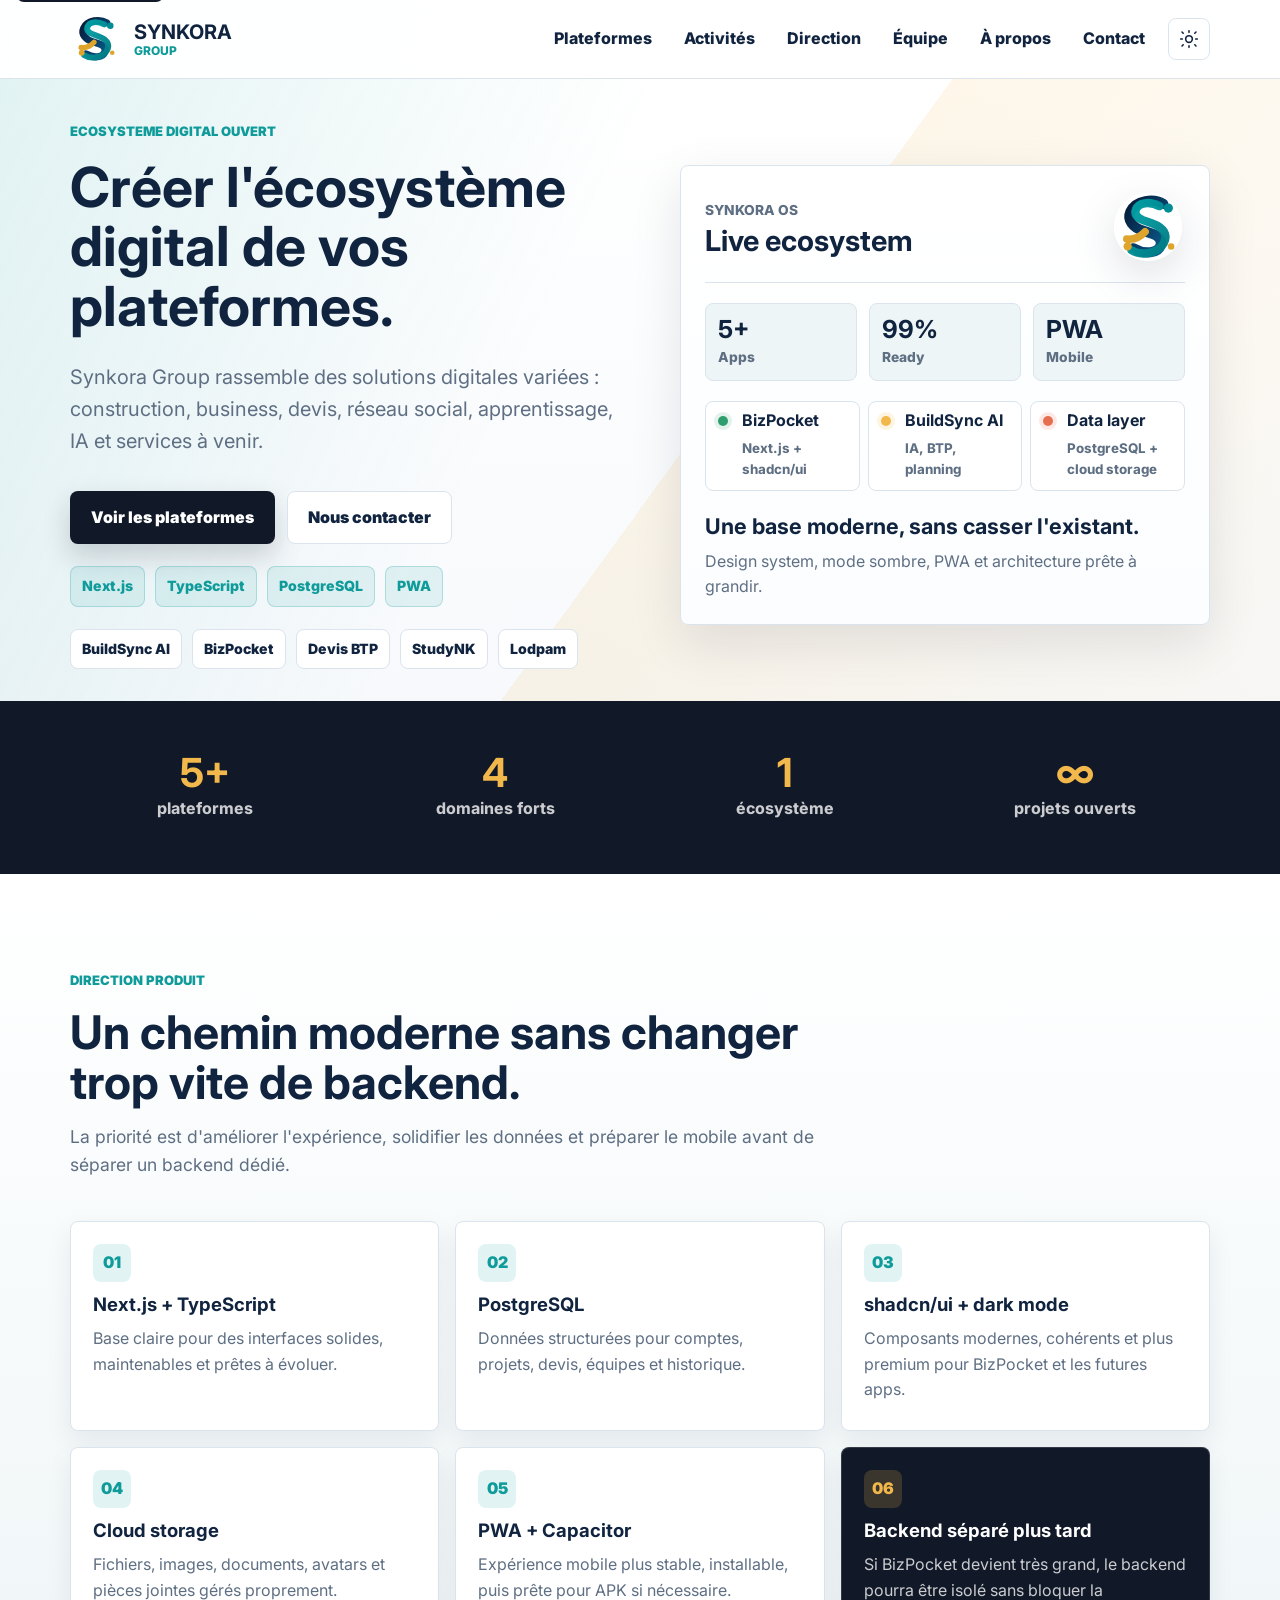
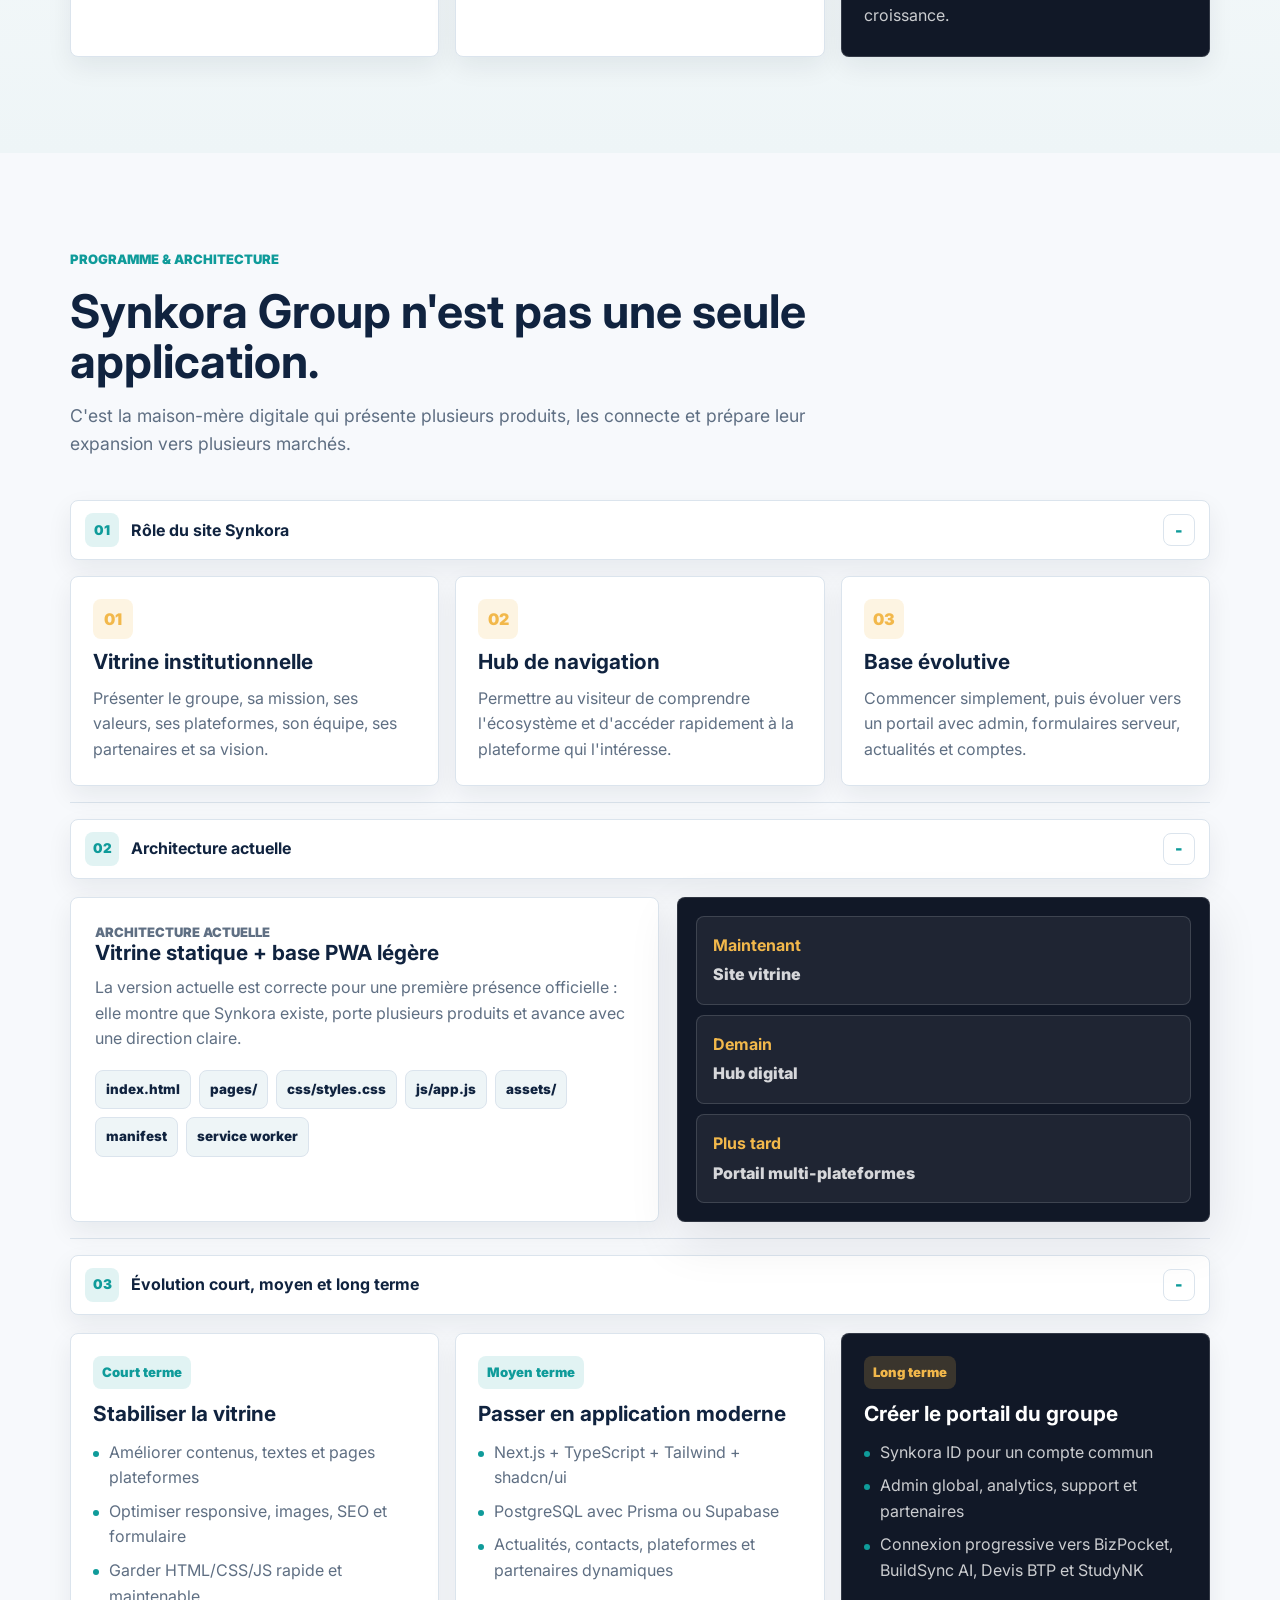
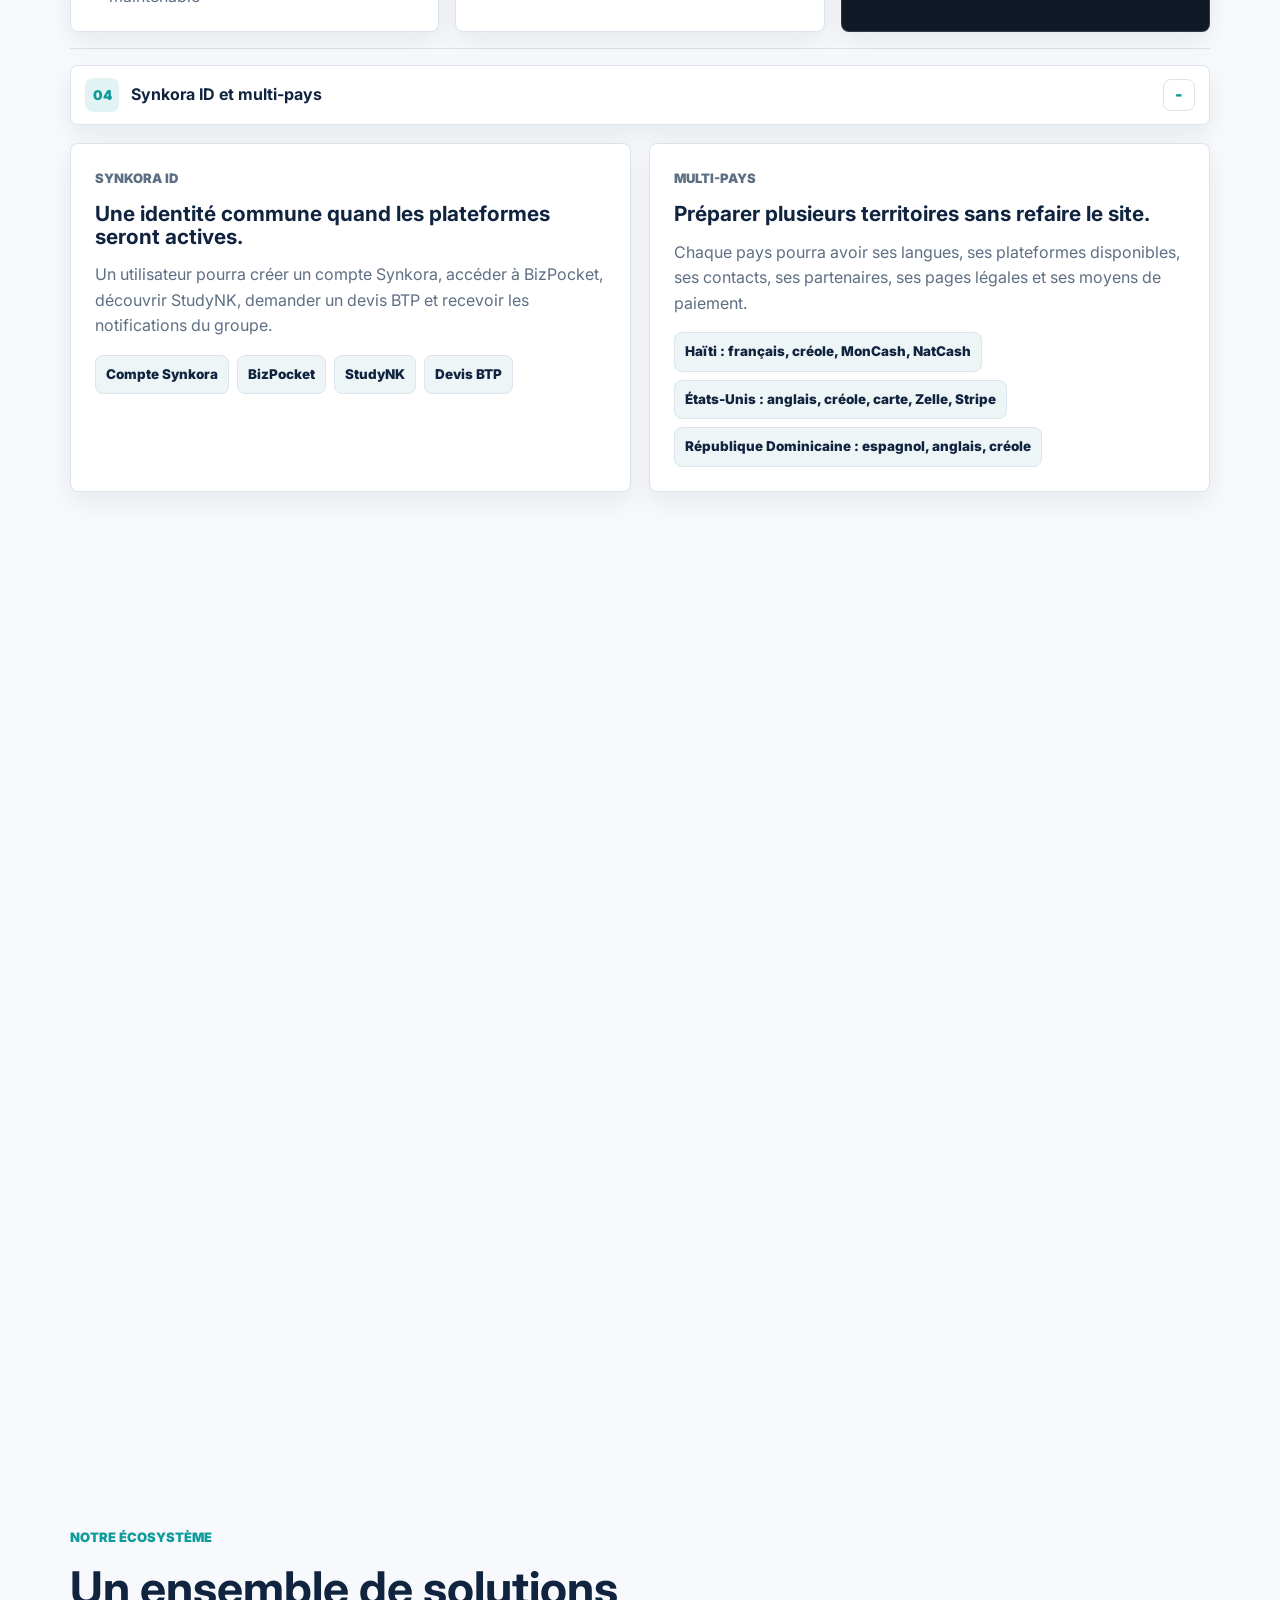
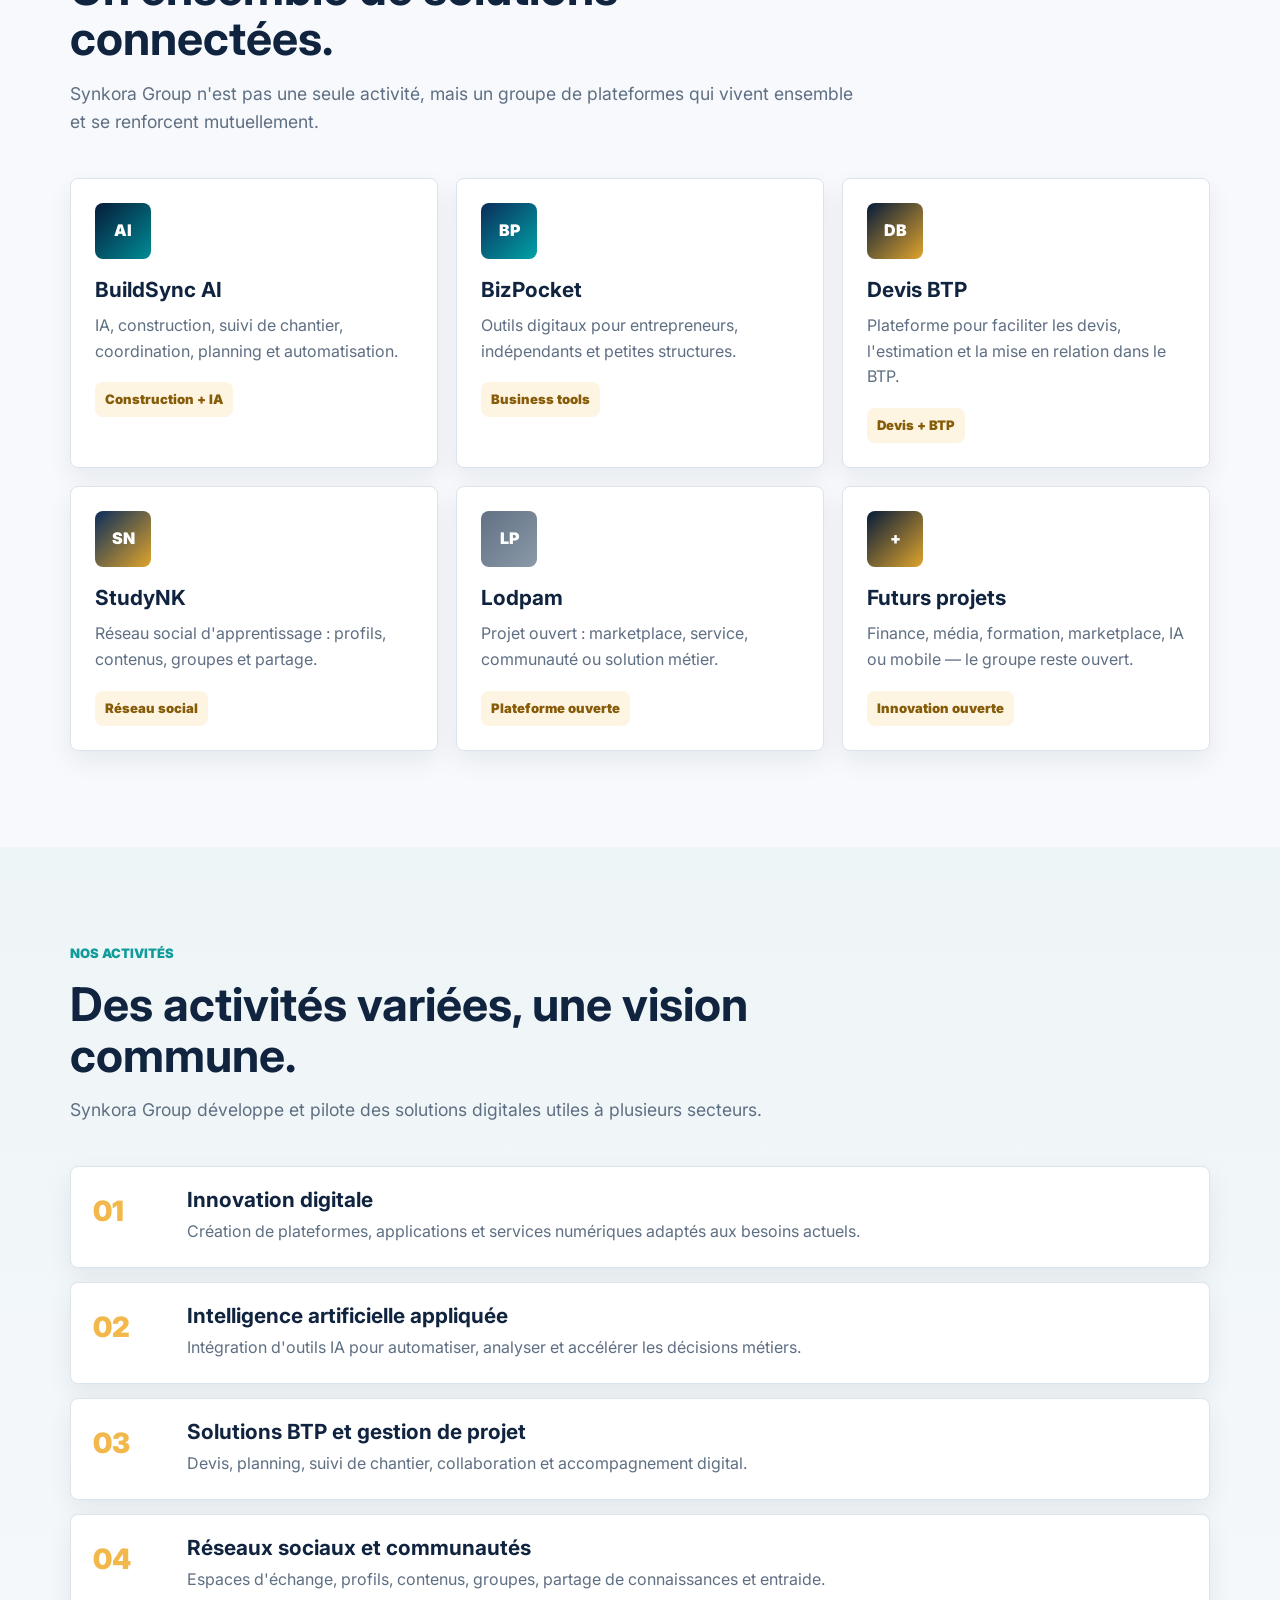
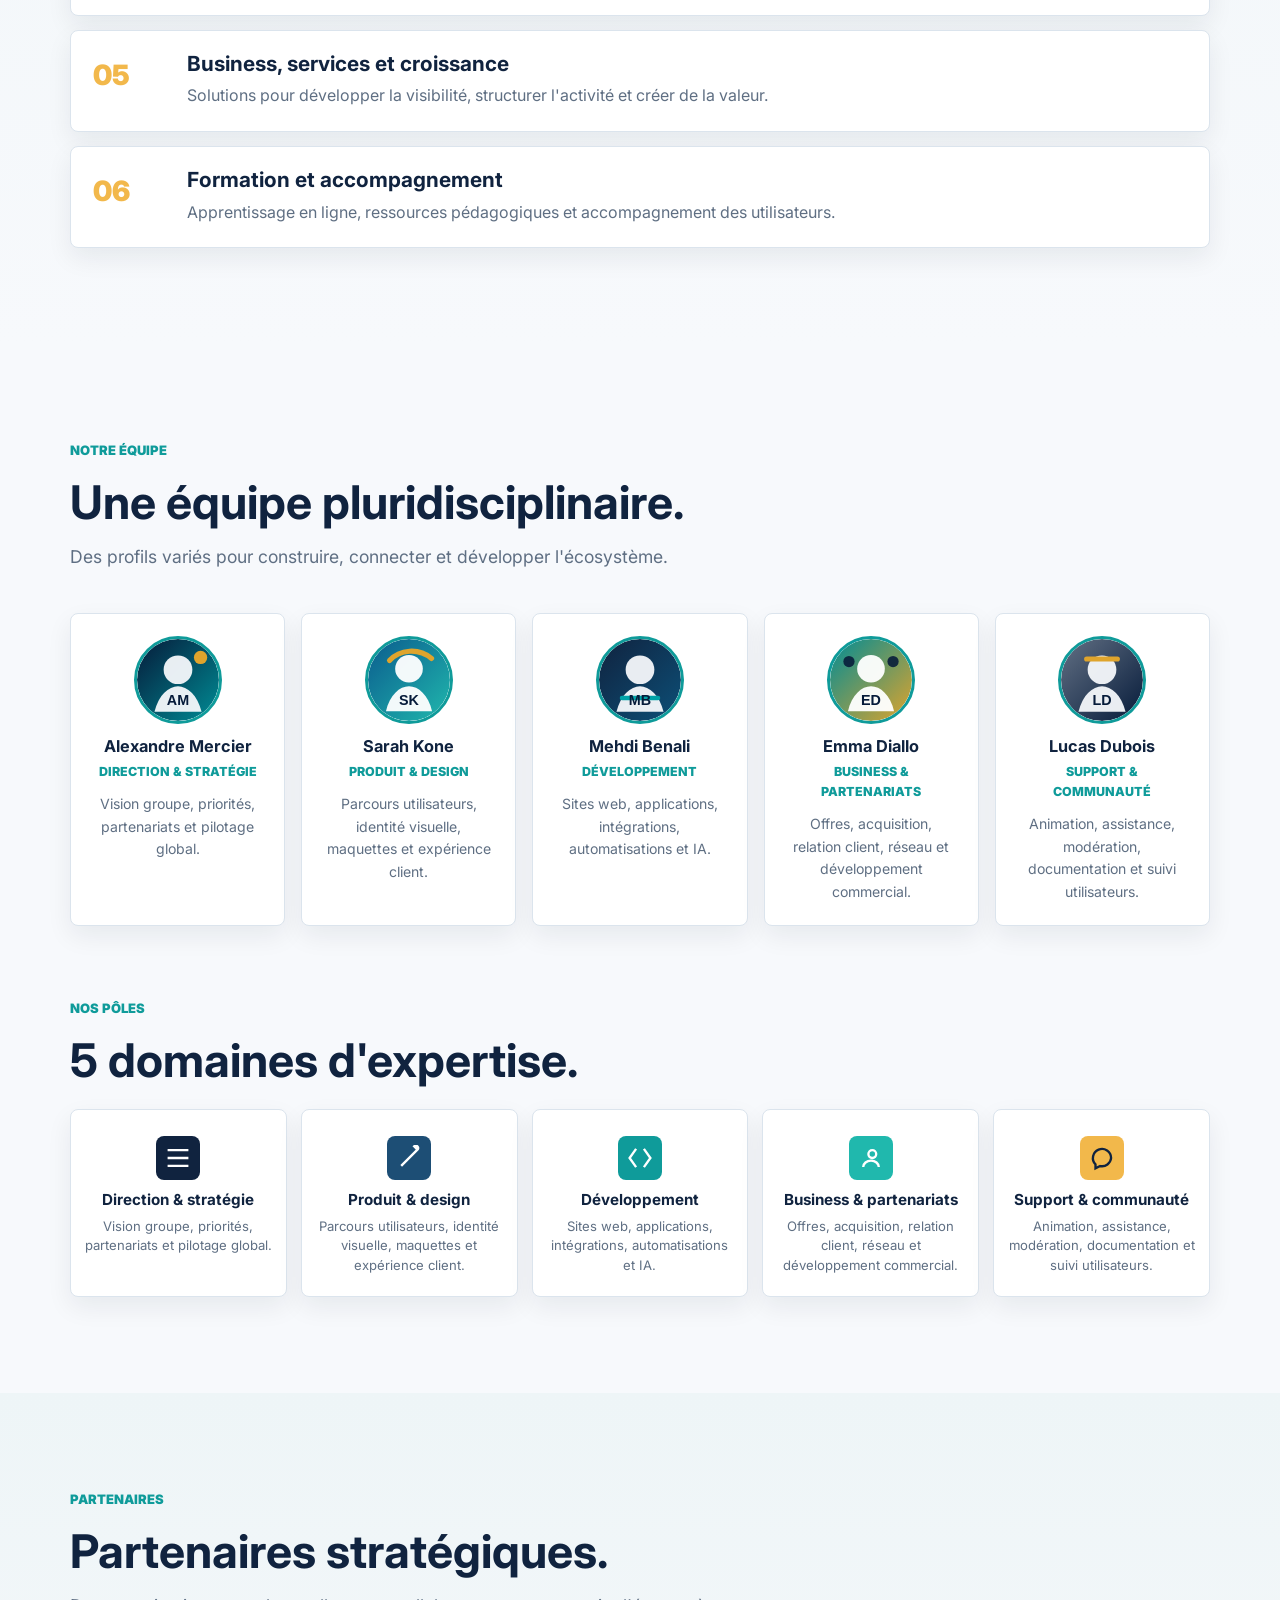
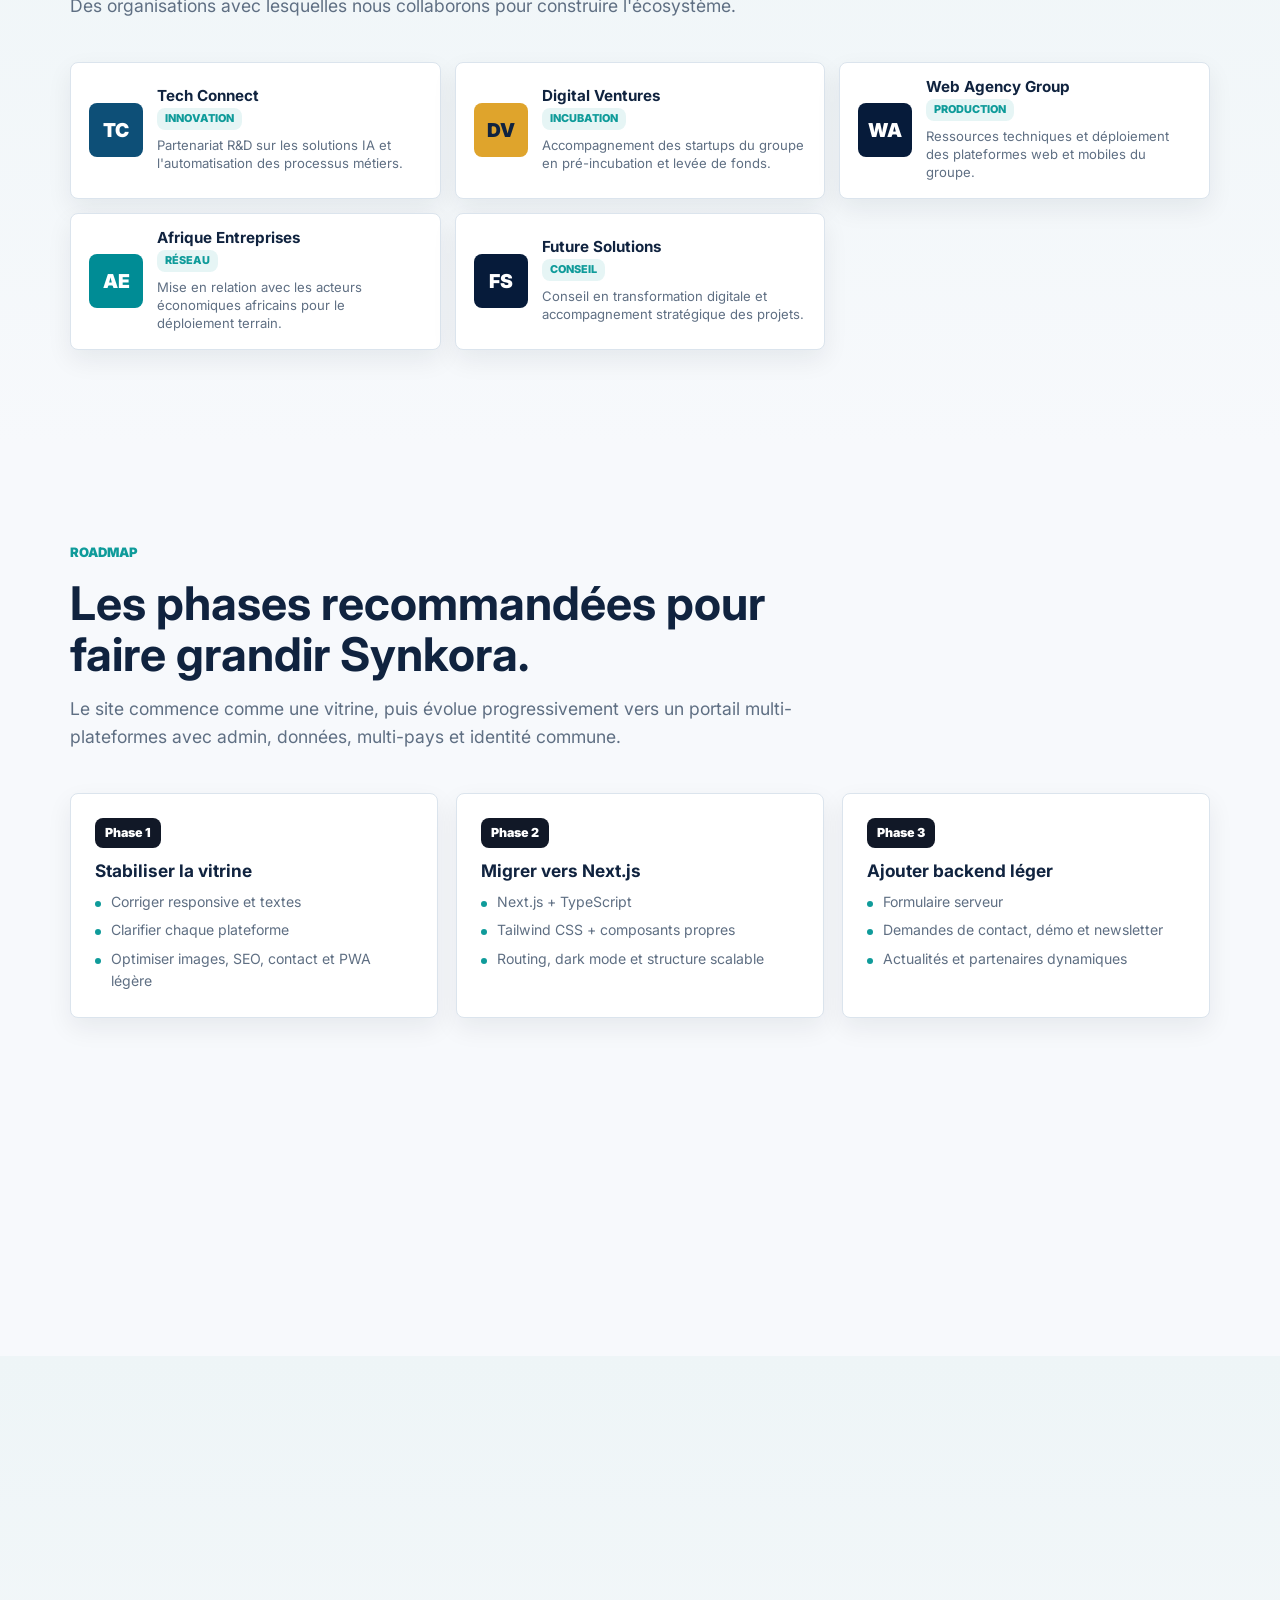
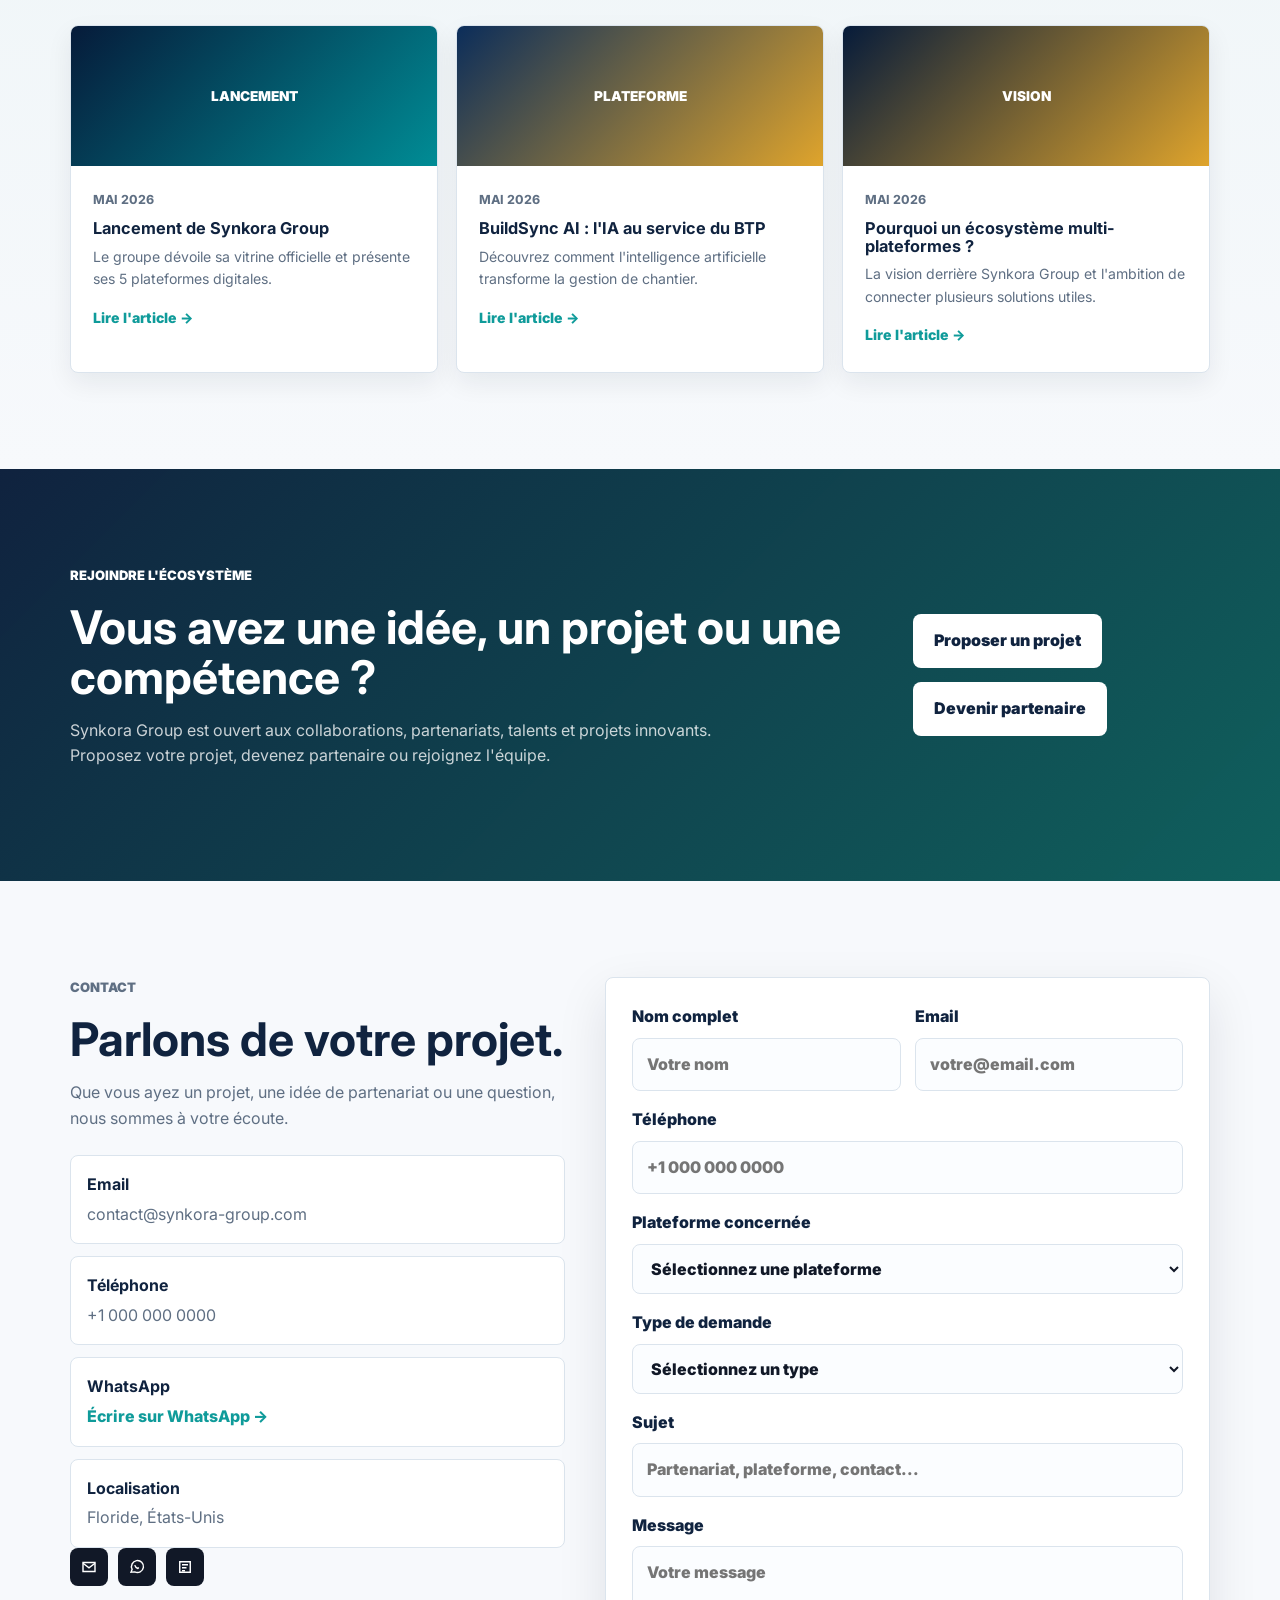
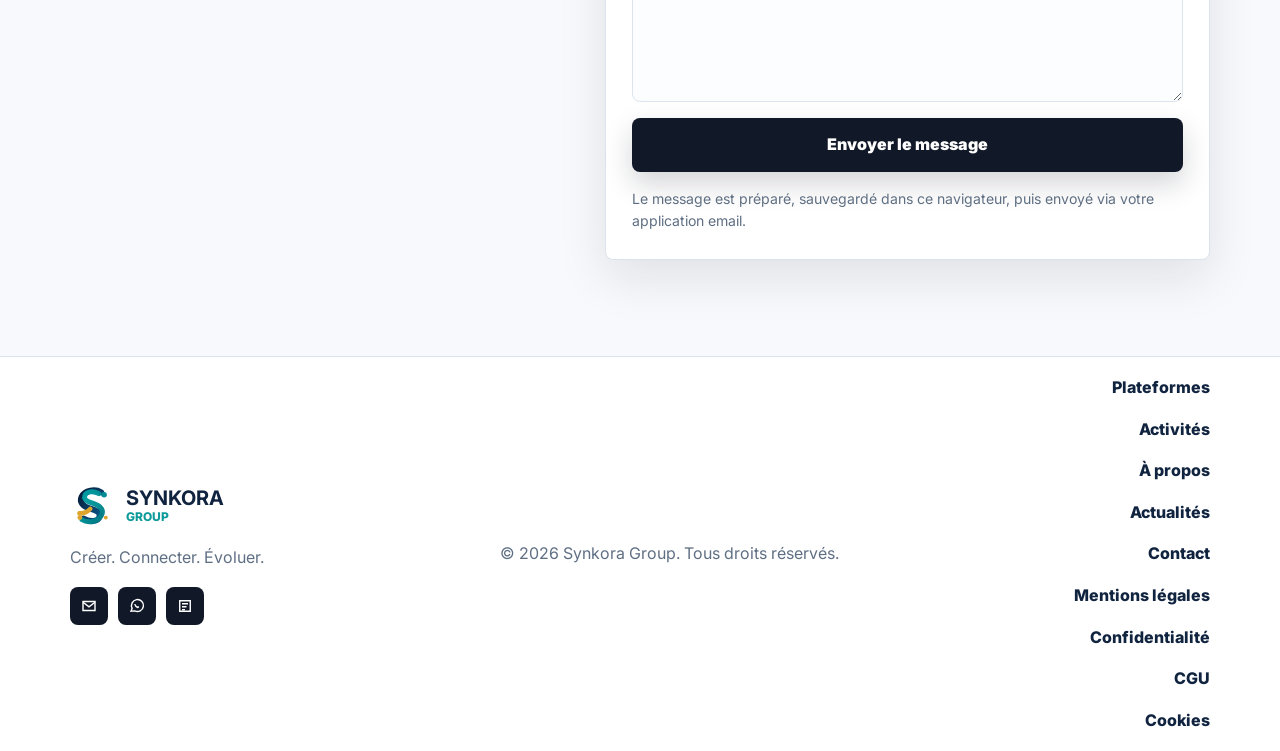
==== commit 5b0fe5e1: "Improve Synkora site design and PWA" ====
--- a/index.html
+++ b/index.html
@@ -6,15 +6,33 @@
   <title>Synkora Group - Ecosysteme digital multi-plateformes</title>
   <meta name="description" content="Synkora Group rassemble des plateformes digitales comme BuildSync AI, BizPocket, Devis BTP, StudyNK et Lodpam pour creer, connecter et developper." />
   <link rel="icon" href="assets/favicon.svg" type="image/svg+xml" />
+  <link rel="apple-touch-icon" href="assets/apple-touch-icon.png" />
+  <link rel="manifest" href="site.webmanifest" />
   <link rel="preconnect" href="https://fonts.googleapis.com" />
   <link rel="preconnect" href="https://fonts.gstatic.com" crossorigin />
-  <link rel="preload" href="https://fonts.googleapis.com/css2?family=Inter:wght@400;700;800;900&display=swap" as="style" />
-  <link rel="stylesheet" href="https://fonts.googleapis.com/css2?family=Inter:wght@400;700;800;900&display=swap" media="print" onload="this.media='all'" />
-  <meta name="theme-color" content="#061b3a" />
+  <link rel="preload" href="https://fonts.googleapis.com/css2?family=Inter:wght@400;500;600;700;800;900&display=swap" as="style" />
+  <link rel="stylesheet" href="https://fonts.googleapis.com/css2?family=Inter:wght@400;500;600;700;800;900&display=swap" media="print" onload="this.media='all'" />
+  <meta name="theme-color" content="#f7f9fc" />
+  <meta name="color-scheme" content="light dark" />
+  <meta name="application-name" content="Synkora Group" />
+  <meta name="apple-mobile-web-app-capable" content="yes" />
+  <meta name="apple-mobile-web-app-title" content="Synkora" />
+  <meta name="apple-mobile-web-app-status-bar-style" content="default" />
   <meta property="og:title" content="Synkora Group - Ecosysteme digital multi-plateformes" />
   <meta property="og:description" content="Synkora Group rassemble des plateformes digitales : BuildSync AI, BizPocket, Devis BTP, StudyNK et Lodpam." />
   <meta property="og:type" content="website" />
-  <link rel="stylesheet" href="css/styles.css" />
+  <script>
+    (() => {
+      try {
+        const storedTheme = localStorage.getItem('synkora-theme');
+        const preferredTheme = window.matchMedia('(prefers-color-scheme: dark)').matches ? 'dark' : 'light';
+        document.documentElement.dataset.theme = storedTheme || preferredTheme;
+      } catch (error) {
+        document.documentElement.dataset.theme = 'light';
+      }
+    })();
+  </script>
+  <link rel="stylesheet" href="css/styles.css?v=20260610f" />
 </head>
 <body>
   <a class="skip-link" href="#main">Aller au contenu</a>
@@ -26,19 +44,30 @@
         <span class="brand-text"><strong>SYNKORA</strong><small>GROUP</small></span>
       </a>
 
-      <button class="nav-toggle" type="button" aria-expanded="false" aria-controls="site-nav" data-nav-toggle>
-        <span></span><span></span><span></span>
-        <span class="sr-only">Ouvrir le menu</span>
-      </button>
-
-      <nav id="site-nav" class="site-nav" data-nav>
-        <a href="#ecosysteme">Plateformes</a>
-        <a href="#activites">Activités</a>
-        <a href="#equipes">Équipe</a>
-        <a href="pages/apropos.html">À propos</a>
-        <a href="#actualites">Actualités</a>
-        <a href="#contact">Contact</a>
-      </nav>
+      <div class="header-actions">
+        <nav id="site-nav" class="site-nav" data-nav>
+          <a href="#ecosysteme">Plateformes</a>
+          <a href="#activites">Activités</a>
+          <a href="#architecture">Direction</a>
+          <a href="#equipes">Équipe</a>
+          <a href="pages/apropos.html">À propos</a>
+          <a href="#contact">Contact</a>
+        </nav>
+
+        <button class="theme-toggle" type="button" aria-label="Activer le mode sombre" data-theme-toggle>
+          <svg class="theme-icon theme-icon-sun" viewBox="0 0 24 24" aria-hidden="true">
+            <path d="M12 4V2m0 20v-2m8-8h2M2 12h2m14.95-6.95 1.42-1.42M3.63 20.37l1.42-1.42m0-13.9L3.63 3.63m16.74 16.74-1.42-1.42M12 16a4 4 0 1 0 0-8 4 4 0 0 0 0 8Z" />
+          </svg>
+          <svg class="theme-icon theme-icon-moon" viewBox="0 0 24 24" aria-hidden="true">
+            <path d="M21 14.4A8.2 8.2 0 0 1 9.6 3 8.7 8.7 0 1 0 21 14.4Z" />
+          </svg>
+        </button>
+
+        <button class="nav-toggle" type="button" aria-expanded="false" aria-controls="site-nav" data-nav-toggle>
+          <span></span><span></span><span></span>
+          <span class="sr-only">Ouvrir le menu</span>
+        </button>
+      </div>
     </div>
   </header>
 
@@ -48,11 +77,17 @@
       <div class="container hero-grid">
         <div class="hero-copy reveal">
           <p class="eyebrow">Ecosysteme digital ouvert</p>
-          <h1>Créer, connecter et développer des plateformes utiles.</h1>
+          <h1>Créer l'écosystème digital de vos plateformes.</h1>
           <p class="lead">Synkora Group rassemble des solutions digitales variées : construction, business, devis, réseau social, apprentissage, IA et services à venir.</p>
           <div class="hero-actions">
             <a class="btn btn-primary" href="#ecosysteme">Voir les plateformes</a>
             <a class="btn btn-secondary" href="#contact">Nous contacter</a>
+          </div>
+          <div class="hero-proof" aria-label="Stack produit recommandée">
+            <span>Next.js</span>
+            <span>TypeScript</span>
+            <span>PostgreSQL</span>
+            <span>PWA</span>
           </div>
           <div class="platform-line" aria-label="Plateformes Synkora Group">
             <span>BuildSync AI</span>
@@ -63,17 +98,39 @@
           </div>
         </div>
 
-        <div class="hero-card reveal" aria-label="Vision Synkora Group">
-          <div class="orbit">
+        <div class="hero-card reveal" aria-label="Architecture Synkora Group">
+          <div class="console-top">
+            <div>
+              <span>Synkora OS</span>
+              <strong>Live ecosystem</strong>
+            </div>
             <img src="assets/logo-mark.svg" alt="Symbole Synkora Group" loading="lazy" />
-            <span class="node node-1">IA</span>
-            <span class="node node-2">BTP</span>
-            <span class="node node-3">Social</span>
-            <span class="node node-4">Business</span>
+          </div>
+          <div class="console-metrics" aria-label="Indicateurs de plateforme">
+            <div><strong>5+</strong><span>Apps</span></div>
+            <div><strong>99%</strong><span>Ready</span></div>
+            <div><strong>PWA</strong><span>Mobile</span></div>
+          </div>
+          <div class="console-list">
+            <div>
+              <span class="status-dot"></span>
+              <strong>BizPocket</strong>
+              <small>Next.js + shadcn/ui</small>
+            </div>
+            <div>
+              <span class="status-dot status-dot-gold"></span>
+              <strong>BuildSync AI</strong>
+              <small>IA, BTP, planning</small>
+            </div>
+            <div>
+              <span class="status-dot status-dot-coral"></span>
+              <strong>Data layer</strong>
+              <small>PostgreSQL + cloud storage</small>
+            </div>
           </div>
           <div class="hero-card-copy">
-            <h2>Une marque ombrelle</h2>
-            <p>Un groupe capable d'accueillir plusieurs projets, aujourd'hui et demain.</p>
+            <h2>Une base moderne, sans casser l'existant.</h2>
+            <p>Design system, mode sombre, PWA et architecture prête à grandir.</p>
           </div>
         </div>
       </div>
@@ -89,6 +146,245 @@
       </div>
     </section>
 
+    <!-- DIRECTION PRODUIT -->
+    <section id="architecture" class="section product-direction">
+      <div class="container">
+        <div class="section-heading reveal">
+          <p class="eyebrow">Direction produit</p>
+          <h2>Un chemin moderne sans changer trop vite de backend.</h2>
+          <p>La priorité est d'améliorer l'expérience, solidifier les données et préparer le mobile avant de séparer un backend dédié.</p>
+        </div>
+        <div class="direction-grid">
+          <article class="direction-card reveal">
+            <span>01</span>
+            <h3>Next.js + TypeScript</h3>
+            <p>Base claire pour des interfaces solides, maintenables et prêtes à évoluer.</p>
+          </article>
+          <article class="direction-card reveal">
+            <span>02</span>
+            <h3>PostgreSQL</h3>
+            <p>Données structurées pour comptes, projets, devis, équipes et historique.</p>
+          </article>
+          <article class="direction-card reveal">
+            <span>03</span>
+            <h3>shadcn/ui + dark mode</h3>
+            <p>Composants modernes, cohérents et plus premium pour BizPocket et les futures apps.</p>
+          </article>
+          <article class="direction-card reveal">
+            <span>04</span>
+            <h3>Cloud storage</h3>
+            <p>Fichiers, images, documents, avatars et pièces jointes gérés proprement.</p>
+          </article>
+          <article class="direction-card reveal">
+            <span>05</span>
+            <h3>PWA + Capacitor</h3>
+            <p>Expérience mobile plus stable, installable, puis prête pour APK si nécessaire.</p>
+          </article>
+          <article class="direction-card direction-card-strong reveal">
+            <span>06</span>
+            <h3>Backend séparé plus tard</h3>
+            <p>Si BizPocket devient très grand, le backend pourra être isolé sans bloquer la croissance.</p>
+          </article>
+        </div>
+      </div>
+    </section>
+
+    <!-- PROGRAMME & ARCHITECTURE -->
+    <section class="section architecture-overview">
+      <div class="container">
+        <div class="section-heading reveal">
+          <p class="eyebrow">Programme & architecture</p>
+          <h2>Synkora Group n'est pas une seule application.</h2>
+          <p>C'est la maison-mère digitale qui présente plusieurs produits, les connecte et prépare leur expansion vers plusieurs marchés.</p>
+        </div>
+
+        <details class="architecture-fold reveal" data-architecture-fold open>
+          <summary><span class="fold-number">01</span><strong>Rôle du site Synkora</strong></summary>
+          <div class="architecture-fold-body">
+        <div class="role-grid">
+          <article class="role-card reveal">
+            <span>01</span>
+            <h3>Vitrine institutionnelle</h3>
+            <p>Présenter le groupe, sa mission, ses valeurs, ses plateformes, son équipe, ses partenaires et sa vision.</p>
+          </article>
+          <article class="role-card reveal">
+            <span>02</span>
+            <h3>Hub de navigation</h3>
+            <p>Permettre au visiteur de comprendre l'écosystème et d'accéder rapidement à la plateforme qui l'intéresse.</p>
+          </article>
+          <article class="role-card reveal">
+            <span>03</span>
+            <h3>Base évolutive</h3>
+            <p>Commencer simplement, puis évoluer vers un portail avec admin, formulaires serveur, actualités et comptes.</p>
+          </article>
+        </div>
+          </div>
+        </details>
+
+        <details class="architecture-fold reveal" data-architecture-fold open>
+          <summary><span class="fold-number">02</span><strong>Architecture actuelle</strong></summary>
+          <div class="architecture-fold-body">
+        <div class="architecture-map reveal">
+          <div class="stack-card">
+            <p class="eyebrow">Architecture actuelle</p>
+            <h3>Vitrine statique + base PWA légère</h3>
+            <p>La version actuelle est correcte pour une première présence officielle : elle montre que Synkora existe, porte plusieurs produits et avance avec une direction claire.</p>
+            <div class="stack-list" aria-label="Fichiers actuels">
+              <span>index.html</span>
+              <span>pages/</span>
+              <span>css/styles.css</span>
+              <span>js/app.js</span>
+              <span>assets/</span>
+              <span>manifest</span>
+              <span>service worker</span>
+            </div>
+          </div>
+          <div class="evolution-rail" aria-label="Evolution cible">
+            <div class="rail-step">
+              <strong>Maintenant</strong>
+              <span>Site vitrine</span>
+            </div>
+            <div class="rail-step">
+              <strong>Demain</strong>
+              <span>Hub digital</span>
+            </div>
+            <div class="rail-step">
+              <strong>Plus tard</strong>
+              <span>Portail multi-plateformes</span>
+            </div>
+          </div>
+        </div>
+          </div>
+        </details>
+
+        <details class="architecture-fold reveal" data-architecture-fold open>
+          <summary><span class="fold-number">03</span><strong>Évolution court, moyen et long terme</strong></summary>
+          <div class="architecture-fold-body">
+        <div class="blueprint-grid">
+          <article class="blueprint-card reveal">
+            <span class="blueprint-label">Court terme</span>
+            <h3>Stabiliser la vitrine</h3>
+            <ul>
+              <li>Améliorer contenus, textes et pages plateformes</li>
+              <li>Optimiser responsive, images, SEO et formulaire</li>
+              <li>Garder HTML/CSS/JS rapide et maintenable</li>
+            </ul>
+          </article>
+          <article class="blueprint-card reveal">
+            <span class="blueprint-label">Moyen terme</span>
+            <h3>Passer en application moderne</h3>
+            <ul>
+              <li>Next.js + TypeScript + Tailwind + shadcn/ui</li>
+              <li>PostgreSQL avec Prisma ou Supabase</li>
+              <li>Actualités, contacts, plateformes et partenaires dynamiques</li>
+            </ul>
+          </article>
+          <article class="blueprint-card blueprint-card-strong reveal">
+            <span class="blueprint-label">Long terme</span>
+            <h3>Créer le portail du groupe</h3>
+            <ul>
+              <li>Synkora ID pour un compte commun</li>
+              <li>Admin global, analytics, support et partenaires</li>
+              <li>Connexion progressive vers BizPocket, BuildSync AI, Devis BTP et StudyNK</li>
+            </ul>
+          </article>
+        </div>
+          </div>
+        </details>
+
+        <details class="architecture-fold reveal" data-architecture-fold open>
+          <summary><span class="fold-number">04</span><strong>Synkora ID et multi-pays</strong></summary>
+          <div class="architecture-fold-body">
+        <div class="architecture-split">
+          <article class="system-panel reveal">
+            <p class="eyebrow">Synkora ID</p>
+            <h3>Une identité commune quand les plateformes seront actives.</h3>
+            <p>Un utilisateur pourra créer un compte Synkora, accéder à BizPocket, découvrir StudyNK, demander un devis BTP et recevoir les notifications du groupe.</p>
+            <div class="mini-flow">
+              <span>Compte Synkora</span>
+              <span>BizPocket</span>
+              <span>StudyNK</span>
+              <span>Devis BTP</span>
+            </div>
+          </article>
+          <article class="system-panel reveal">
+            <p class="eyebrow">Multi-pays</p>
+            <h3>Préparer plusieurs territoires sans refaire le site.</h3>
+            <p>Chaque pays pourra avoir ses langues, ses plateformes disponibles, ses contacts, ses partenaires, ses pages légales et ses moyens de paiement.</p>
+            <div class="country-list">
+              <span>Haïti : français, créole, MonCash, NatCash</span>
+              <span>États-Unis : anglais, créole, carte, Zelle, Stripe</span>
+              <span>République Dominicaine : espagnol, anglais, créole</span>
+            </div>
+          </article>
+        </div>
+          </div>
+        </details>
+
+        <details class="architecture-fold reveal" data-architecture-fold open>
+          <summary><span class="fold-number">05</span><strong>Modules futurs du portail</strong></summary>
+          <div class="architecture-fold-body">
+        <div class="module-cloud reveal" aria-label="Modules futurs du site">
+          <span>Public Website</span>
+          <span>Platform Directory</span>
+          <span>News / Blog</span>
+          <span>Roadmap</span>
+          <span>Partners</span>
+          <span>Team</span>
+          <span>Careers</span>
+          <span>Contact</span>
+          <span>Demo Requests</span>
+          <span>Newsletter</span>
+          <span>Legal Pages</span>
+          <span>Admin Dashboard</span>
+          <span>Country Config</span>
+          <span>Analytics</span>
+          <span>Media Library</span>
+          <span>Investor Space</span>
+        </div>
+          </div>
+        </details>
+
+        <details class="architecture-fold reveal" data-architecture-fold open>
+          <summary><span class="fold-number">06</span><strong>Admin, backend, sécurité et PWA</strong></summary>
+          <div class="architecture-fold-body">
+        <div class="ops-grid">
+          <article class="ops-card reveal">
+            <h3>Admin Synkora</h3>
+            <p>Gérer plateformes, actualités, partenaires, contacts, demandes de démo, roadmap, équipe, pays actifs et pages légales.</p>
+            <span>Rôles : owner, admin, editor, support</span>
+          </article>
+          <article class="ops-card reveal">
+            <h3>API & backend futur</h3>
+            <p>Prévoir /api/contact, /api/news, /api/platforms, /api/partners, /api/demo-requests, /api/newsletter et /api/admin.</p>
+            <span>Le formulaire devra enregistrer, notifier et protéger contre le spam.</span>
+          </article>
+          <article class="ops-card reveal">
+            <h3>Base de données</h3>
+            <p>Tables futures : platforms, news_posts, partners, team_members, contact_messages, demo_requests, country_configs, audit_logs.</p>
+            <span>PostgreSQL avec historique et données propres.</span>
+          </article>
+          <article class="ops-card reveal">
+            <h3>Sécurité</h3>
+            <p>Limiter les scripts externes, protéger les formulaires, valider côté serveur, ajouter rôles admin, rate limiting et audit logs.</p>
+            <span>La sécurité doit être prévue avant le portail complet.</span>
+          </article>
+          <article class="ops-card reveal">
+            <h3>PWA & mobile</h3>
+            <p>Garder la base PWA légère maintenant, puis ajouter page offline, notifications et Capacitor si une vraie app mobile devient utile.</p>
+            <span>L'APK concerne surtout les plateformes comme BizPocket ou StudyNK.</span>
+          </article>
+          <article class="ops-card ops-card-warning reveal">
+            <h3>À éviter</h3>
+            <p>Ne pas transformer le site groupe en app trop lourde trop tôt, ne pas mélanger tous les produits, ne pas lancer d'admin sans audit log.</p>
+            <span>Le site présente et connecte ; les apps restent séparées.</span>
+          </article>
+        </div>
+          </div>
+        </details>
+      </div>
+    </section>
+
     <!-- ÉCOSYSTÈME -->
     <section id="ecosysteme" class="section">
       <div class="container">
@@ -100,37 +396,37 @@
 
         <div class="cards-grid ecosystem-grid">
           <a href="pages/buildsync-ai.html" class="card eco-card reveal">
-            <div class="card-icon" style="background: linear-gradient(135deg, #061b3a, #008c95);">AI</div>
+            <div class="card-icon card-icon-buildsync">AI</div>
             <h3>BuildSync AI</h3>
             <p>IA, construction, suivi de chantier, coordination, planning et automatisation.</p>
             <span class="tag">Construction + IA</span>
           </a>
           <a href="pages/bizpocket.html" class="card eco-card reveal">
-            <div class="card-icon" style="background: linear-gradient(135deg, #0b2d5a, #00a3a8);">BP</div>
+            <div class="card-icon card-icon-bizpocket">BP</div>
             <h3>BizPocket</h3>
             <p>Outils digitaux pour entrepreneurs, indépendants et petites structures.</p>
             <span class="tag">Business tools</span>
           </a>
           <a href="pages/devis-btp.html" class="card eco-card reveal">
-            <div class="card-icon" style="background: linear-gradient(135deg, #061b3a, #dfa42c);">DB</div>
+            <div class="card-icon card-icon-devis">DB</div>
             <h3>Devis BTP</h3>
             <p>Plateforme pour faciliter les devis, l'estimation et la mise en relation dans le BTP.</p>
             <span class="tag">Devis + BTP</span>
           </a>
           <a href="pages/studynk.html" class="card eco-card reveal">
-            <div class="card-icon" style="background: linear-gradient(135deg, #0b2d5a, #dfa42c);">SN</div>
+            <div class="card-icon card-icon-studynk">SN</div>
             <h3>StudyNK</h3>
             <p>Réseau social d'apprentissage : profils, contenus, groupes et partage.</p>
             <span class="tag">Réseau social</span>
           </a>
           <a href="pages/lodpam.html" class="card eco-card reveal">
-            <div class="card-icon" style="background: linear-gradient(135deg, #627084, #8a9aa8);">LP</div>
+            <div class="card-icon card-icon-lodpam">LP</div>
             <h3>Lodpam</h3>
             <p>Projet ouvert : marketplace, service, communauté ou solution métier.</p>
             <span class="tag">Plateforme ouverte</span>
           </a>
-          <div class="card eco-card reveal" style="cursor: default;">
-            <div class="card-icon" style="background: linear-gradient(135deg, #061b3a, #dfa42c);">+</div>
+          <div class="card eco-card eco-card-static reveal">
+            <div class="card-icon card-icon-future">+</div>
             <h3>Futurs projets</h3>
             <p>Finance, média, formation, marketplace, IA ou mobile — le groupe reste ouvert.</p>
             <span class="tag">Innovation ouverte</span>
@@ -169,31 +465,31 @@
         </div>
         <div class="team-grid">
           <article class="team-card reveal">
-            <div class="team-avatar"><img src="https://i.pravatar.cc/160?u=alex" alt="Alexandre Mercier" loading="lazy" /></div>
+            <div class="team-avatar"><img src="assets/team-alexandre.svg" width="160" height="160" alt="Alexandre Mercier" loading="lazy" /></div>
             <h3>Alexandre Mercier</h3>
             <span class="team-role">Direction & stratégie</span>
             <p>Vision groupe, priorités, partenariats et pilotage global.</p>
           </article>
           <article class="team-card reveal">
-            <div class="team-avatar"><img src="https://i.pravatar.cc/160?u=sarah" alt="Sarah Kone" loading="lazy" /></div>
+            <div class="team-avatar"><img src="assets/team-sarah.svg" width="160" height="160" alt="Sarah Kone" loading="lazy" /></div>
             <h3>Sarah Kone</h3>
             <span class="team-role">Produit & design</span>
             <p>Parcours utilisateurs, identité visuelle, maquettes et expérience client.</p>
           </article>
           <article class="team-card reveal">
-            <div class="team-avatar"><img src="https://i.pravatar.cc/160?u=mehdi" alt="Mehdi Benali" loading="lazy" /></div>
+            <div class="team-avatar"><img src="assets/team-mehdi.svg" width="160" height="160" alt="Mehdi Benali" loading="lazy" /></div>
             <h3>Mehdi Benali</h3>
             <span class="team-role">Développement</span>
             <p>Sites web, applications, intégrations, automatisations et IA.</p>
           </article>
           <article class="team-card reveal">
-            <div class="team-avatar"><img src="https://i.pravatar.cc/160?u=emma" alt="Emma Diallo" loading="lazy" /></div>
+            <div class="team-avatar"><img src="assets/team-emma.svg" width="160" height="160" alt="Emma Diallo" loading="lazy" /></div>
             <h3>Emma Diallo</h3>
             <span class="team-role">Business & partenariats</span>
             <p>Offres, acquisition, relation client, réseau et développement commercial.</p>
           </article>
           <article class="team-card reveal">
-            <div class="team-avatar"><img src="https://i.pravatar.cc/160?u=lucas" alt="Lucas Dubois" loading="lazy" /></div>
+            <div class="team-avatar"><img src="assets/team-lucas.svg" width="160" height="160" alt="Lucas Dubois" loading="lazy" /></div>
             <h3>Lucas Dubois</h3>
             <span class="team-role">Support & communauté</span>
             <p>Animation, assistance, modération, documentation et suivi utilisateurs.</p>
@@ -243,40 +539,40 @@
           <p>Des organisations avec lesquelles nous collaborons pour construire l'écosystème.</p>
         </div>
         <div class="partners-grid">
-          <a class="partner-card reveal" href="#">
-            <div class="partner-logo" style="background: #0d4f77;">TC</div>
+          <a class="partner-card reveal" href="#contact" data-contact-subject="Partenariat - Tech Connect" data-contact-type="partenariat" data-contact-platform="general" aria-label="Contacter Synkora Group au sujet de Tech Connect">
+            <div class="partner-logo partner-logo-tech">TC</div>
             <div>
               <h3>Tech Connect</h3>
               <span class="partner-tag">Innovation</span>
               <p>Partenariat R&D sur les solutions IA et l'automatisation des processus métiers.</p>
             </div>
           </a>
-          <a class="partner-card reveal" href="#">
-            <div class="partner-logo" style="background: #dfa42c;">DV</div>
+          <a class="partner-card reveal" href="#contact" data-contact-subject="Partenariat - Digital Ventures" data-contact-type="partenariat" data-contact-platform="general" aria-label="Contacter Synkora Group au sujet de Digital Ventures">
+            <div class="partner-logo partner-logo-ventures">DV</div>
             <div>
               <h3>Digital Ventures</h3>
               <span class="partner-tag">Incubation</span>
               <p>Accompagnement des startups du groupe en pré-incubation et levée de fonds.</p>
             </div>
           </a>
-          <a class="partner-card reveal" href="#">
-            <div class="partner-logo" style="background: #061b3a;">WA</div>
+          <a class="partner-card reveal" href="#contact" data-contact-subject="Partenariat - Web Agency Group" data-contact-type="partenariat" data-contact-platform="general" aria-label="Contacter Synkora Group au sujet de Web Agency Group">
+            <div class="partner-logo partner-logo-agency">WA</div>
             <div>
               <h3>Web Agency Group</h3>
               <span class="partner-tag">Production</span>
               <p>Ressources techniques et déploiement des plateformes web et mobiles du groupe.</p>
             </div>
           </a>
-          <a class="partner-card reveal" href="#">
-            <div class="partner-logo" style="background: #008c95;">AE</div>
+          <a class="partner-card reveal" href="#contact" data-contact-subject="Partenariat - Afrique Entreprises" data-contact-type="partenariat" data-contact-platform="general" aria-label="Contacter Synkora Group au sujet de Afrique Entreprises">
+            <div class="partner-logo partner-logo-africa">AE</div>
             <div>
               <h3>Afrique Entreprises</h3>
               <span class="partner-tag">Réseau</span>
               <p>Mise en relation avec les acteurs économiques africains pour le déploiement terrain.</p>
             </div>
           </a>
-          <a class="partner-card reveal" href="#">
-            <div class="partner-logo" style="background: #061b3a;">FS</div>
+          <a class="partner-card reveal" href="#contact" data-contact-subject="Partenariat - Future Solutions" data-contact-type="partenariat" data-contact-platform="general" aria-label="Contacter Synkora Group au sujet de Future Solutions">
+            <div class="partner-logo partner-logo-future">FS</div>
             <div>
               <h3>Future Solutions</h3>
               <span class="partner-tag">Conseil</span>
@@ -292,44 +588,62 @@
       <div class="container">
         <div class="section-heading reveal">
           <p class="eyebrow">Roadmap</p>
-          <h2>Vision 2025 – 2030.</h2>
-          <p>Notre feuille de route pour construire l'écosystème.</p>
+          <h2>Les phases recommandées pour faire grandir Synkora.</h2>
+          <p>Le site commence comme une vitrine, puis évolue progressivement vers un portail multi-plateformes avec admin, données, multi-pays et identité commune.</p>
         </div>
         <div class="roadmap-grid">
           <div class="roadmap-item reveal">
-            <span class="roadmap-year">2025</span>
-            <h3>Fondations</h3>
+            <span class="roadmap-year">Phase 1</span>
+            <h3>Stabiliser la vitrine</h3>
             <ul>
-              <li>Lancement de la vitrine Synkora Group</li>
-              <li>Structuration des 5 plateformes</li>
-              <li>Définition de l'identité et de la stratégie</li>
+              <li>Corriger responsive et textes</li>
+              <li>Clarifier chaque plateforme</li>
+              <li>Optimiser images, SEO, contact et PWA légère</li>
             </ul>
           </div>
           <div class="roadmap-item reveal">
-            <span class="roadmap-year">2026</span>
-            <h3>Déploiement</h3>
+            <span class="roadmap-year">Phase 2</span>
+            <h3>Migrer vers Next.js</h3>
             <ul>
-              <li>Premières versions publiques des plateformes</li>
-              <li>Développement mobile et responsive</li>
-              <li>Espace utilisateur et comptes membres</li>
+              <li>Next.js + TypeScript</li>
+              <li>Tailwind CSS + composants propres</li>
+              <li>Routing, dark mode et structure scalable</li>
             </ul>
           </div>
           <div class="roadmap-item reveal">
-            <span class="roadmap-year">2027</span>
-            <h3>Croissance</h3>
+            <span class="roadmap-year">Phase 3</span>
+            <h3>Ajouter backend léger</h3>
             <ul>
-              <li>Marketplace intégrée à l'écosystème</li>
-              <li>Nouveaux services et fonctionnalités</li>
-              <li>Déploiement internationale</li>
+              <li>Formulaire serveur</li>
+              <li>Demandes de contact, démo et newsletter</li>
+              <li>Actualités et partenaires dynamiques</li>
             </ul>
           </div>
           <div class="roadmap-item reveal">
-            <span class="roadmap-year">2028+</span>
-            <h3>Expansion</h3>
+            <span class="roadmap-year">Phase 4</span>
+            <h3>Créer l'admin Synkora</h3>
             <ul>
-              <li>Nouvelles plateformes et partenariats</li>
-              <li>IA avancée et automatisation</li>
-              <li>Version multilingue et internationale</li>
+              <li>Login admin et rôles</li>
+              <li>Gestion plateformes, actualités, partenaires et roadmap</li>
+              <li>Historique, contacts et audit logs</li>
+            </ul>
+          </div>
+          <div class="roadmap-item reveal">
+            <span class="roadmap-year">Phase 5</span>
+            <h3>Multi-pays et langues</h3>
+            <ul>
+              <li>Français, créole, anglais et espagnol</li>
+              <li>Configuration par pays</li>
+              <li>Contacts locaux et plateformes disponibles</li>
+            </ul>
+          </div>
+          <div class="roadmap-item reveal">
+            <span class="roadmap-year">Phase 6</span>
+            <h3>Portail groupe</h3>
+            <ul>
+              <li>Synkora ID</li>
+              <li>Liens vers les apps et espace partenaires</li>
+              <li>Analytics, support central et intégration produits</li>
             </ul>
           </div>
         </div>
@@ -346,30 +660,30 @@
         </div>
         <div class="blog-grid">
           <article class="blog-card reveal">
-            <div class="blog-img" style="background: linear-gradient(135deg, #061b3a, #008c95);"><span>Lancement</span></div>
+            <div class="blog-img blog-img-launch"><span>Lancement</span></div>
             <div class="blog-body">
               <span class="blog-date">Mai 2026</span>
               <h3>Lancement de Synkora Group</h3>
               <p>Le groupe dévoile sa vitrine officielle et présente ses 5 plateformes digitales.</p>
-              <a href="#" class="blog-link">Lire l'article →</a>
+              <a href="pages/article-lancement-synkora.html" class="blog-link">Lire l'article →</a>
             </div>
           </article>
           <article class="blog-card reveal">
-            <div class="blog-img" style="background: linear-gradient(135deg, #0b2d5a, #dfa42c);"><span>Plateforme</span></div>
+            <div class="blog-img blog-img-platform"><span>Plateforme</span></div>
             <div class="blog-body">
               <span class="blog-date">Mai 2026</span>
               <h3>BuildSync AI : l'IA au service du BTP</h3>
               <p>Découvrez comment l'intelligence artificielle transforme la gestion de chantier.</p>
-              <a href="#" class="blog-link">Lire l'article →</a>
+              <a href="pages/article-buildsync-ai-btp.html" class="blog-link">Lire l'article →</a>
             </div>
           </article>
           <article class="blog-card reveal">
-            <div class="blog-img" style="background: linear-gradient(135deg, #061b3a, #dfa42c);"><span>Vision</span></div>
+            <div class="blog-img blog-img-vision"><span>Vision</span></div>
             <div class="blog-body">
               <span class="blog-date">Mai 2026</span>
               <h3>Pourquoi un écosystème multi-plateformes ?</h3>
               <p>La vision derrière Synkora Group et l'ambition de connecter plusieurs solutions utiles.</p>
-              <a href="#" class="blog-link">Lire l'article →</a>
+              <a href="pages/article-ecosysteme-multi-plateformes.html" class="blog-link">Lire l'article →</a>
             </div>
           </article>
         </div>
@@ -384,7 +698,7 @@
           <h2>Vous avez une idée, un projet ou une compétence ?</h2>
           <p>Synkora Group est ouvert aux collaborations, partenariats, talents et projets innovants. Proposez votre projet, devenez partenaire ou rejoignez l'équipe.</p>
         </div>
-        <div style="display: flex; gap: 14px; flex-wrap: wrap;">
+        <div class="cta-actions">
           <a class="btn btn-light" href="#contact">Proposer un projet</a>
           <a class="btn btn-light" href="#contact">Devenir partenaire</a>
         </div>
@@ -401,24 +715,28 @@
           <div class="contact-cards">
             <div><strong>Email</strong><span>contact@synkora-group.com</span></div>
             <div><strong>Téléphone</strong><span>+1 000 000 0000</span></div>
-            <div><strong>WhatsApp</strong><span><a href="https://wa.me/10000000000" style="color: var(--teal); font-weight: 700;" target="_blank">Écrire sur WhatsApp →</a></span></div>
+            <div><strong>WhatsApp</strong><span><a class="contact-link" href="https://wa.me/10000000000" target="_blank" rel="noopener noreferrer">Écrire sur WhatsApp →</a></span></div>
             <div><strong>Localisation</strong><span>Floride, États-Unis</span></div>
           </div>
           <div class="social-links">
-            <a href="#" aria-label="LinkedIn"><svg viewBox="0 0 24 24" fill="currentColor"><path d="M20.447 20.452h-3.554v-5.569c0-1.328-.027-3.037-1.852-3.037-1.853 0-2.136 1.445-2.136 2.939v5.667H9.351V9h3.414v1.561h.046c.477-.9 1.637-1.85 3.37-1.85 3.601 0 4.267 2.37 4.267 5.455v6.286zM5.337 7.433a2.062 2.062 0 01-2.063-2.065 2.064 2.064 0 112.063 2.065zm1.782 13.019H3.555V9h3.564v11.452zM22.225 0H1.771C.792 0 0 .774 0 1.729v20.542C0 23.227.792 24 1.771 24h20.451C23.2 24 24 23.227 24 22.271V1.729C24 .774 23.2 0 22.222 0h.003z"/></svg></a>
-            <a href="#" aria-label="Twitter / X"><svg viewBox="0 0 24 24" fill="currentColor"><path d="M18.244 2.25h3.308l-7.227 8.26 8.502 11.24H16.17l-5.214-6.817L4.99 21.75H1.68l7.73-8.835L1.254 2.25H8.08l4.713 6.231zm-1.161 17.52h1.833L7.084 4.126H5.117z"/></svg></a>
-            <a href="#" aria-label="GitHub"><svg viewBox="0 0 24 24" fill="currentColor"><path d="M12 0C5.374 0 0 5.373 0 12c0 5.302 3.438 9.8 8.207 11.387.599.111.793-.261.793-.577v-2.234c-3.338.726-4.033-1.416-4.033-1.416-.546-1.387-1.333-1.756-1.333-1.756-1.089-.745.083-.729.083-.729 1.205.084 1.839 1.237 1.839 1.237 1.07 1.834 2.807 1.304 3.492.997.107-.775.418-1.305.762-1.604-2.665-.305-5.467-1.334-5.467-5.931 0-1.311.469-2.381 1.236-3.221-.124-.303-.535-1.524.117-3.176 0 0 1.008-.322 3.301 1.23A11.509 11.509 0 0112 5.803c1.02.005 2.047.138 3.006.404 2.291-1.552 3.297-1.23 3.297-1.23.653 1.653.242 2.874.118 3.176.77.84 1.235 1.911 1.235 3.221 0 4.609-2.807 5.624-5.479 5.921.43.372.823 1.102.823 2.222v3.293c0 .319.192.694.801.576C20.566 21.797 24 17.3 24 12c0-6.627-5.373-12-12-12z"/></svg></a>
+            <a href="mailto:contact@synkora-group.com" aria-label="Envoyer un email à Synkora Group"><svg viewBox="0 0 24 24" fill="none" stroke="currentColor" stroke-width="1.9"><path d="M4 6h16v12H4z"/><path d="m4 7 8 6 8-6"/></svg></a>
+            <a href="https://wa.me/10000000000" target="_blank" rel="noopener noreferrer" aria-label="Écrire à Synkora Group sur WhatsApp"><svg viewBox="0 0 24 24" fill="none" stroke="currentColor" stroke-width="1.9"><path d="M4 19l1.5-4A8 8 0 1 1 9 18.5L4 19z"/><path d="M9 9.5c.6 2.2 2.1 3.8 4.2 4.5l1.2-1.2"/></svg></a>
+            <a href="#actualites" aria-label="Voir les actualités Synkora Group"><svg viewBox="0 0 24 24" fill="none" stroke="currentColor" stroke-width="1.9"><path d="M5 5h14v14H5z"/><path d="M8 9h8M8 13h6M8 17h4"/></svg></a>
           </div>
         </div>
 
         <form class="contact-form reveal" data-contact-form>
-          <div style="display: grid; grid-template-columns: 1fr 1fr; gap: 14px;">
+          <input name="form-started-at" type="hidden" data-form-started-at />
+          <label class="hp-field" aria-hidden="true">Site web
+            <input name="website" type="text" tabindex="-1" autocomplete="off" />
+          </label>
+          <div class="contact-name-grid">
             <label>Nom complet <input name="name" type="text" placeholder="Votre nom" required /></label>
             <label>Email <input name="email" type="email" placeholder="votre@email.com" required /></label>
           </div>
           <label>Téléphone <input name="phone" type="tel" placeholder="+1 000 000 0000" /></label>
           <label>Plateforme concernée
-            <select name="platform" style="width: 100%; border: 1px solid var(--line); border-radius: 16px; padding: 13px 14px; color: var(--ink); outline: none; background: white; font: inherit;">
+            <select name="platform">
               <option value="">Sélectionnez une plateforme</option>
               <option value="buildsync-ai">BuildSync AI</option>
               <option value="bizpocket">BizPocket</option>
@@ -429,7 +747,7 @@
             </select>
           </label>
           <label>Type de demande
-            <select name="request-type" style="width: 100%; border: 1px solid var(--line); border-radius: 16px; padding: 13px 14px; color: var(--ink); outline: none; background: white; font: inherit;">
+            <select name="request-type">
               <option value="">Sélectionnez un type</option>
               <option value="partenariat">Partenariat</option>
               <option value="investissement">Investissement</option>
@@ -442,7 +760,7 @@
           <label>Sujet <input name="subject" type="text" placeholder="Partenariat, plateforme, contact..." required /></label>
           <label>Message <textarea name="message" rows="5" placeholder="Votre message" required></textarea></label>
           <button class="btn btn-primary" type="submit">Envoyer le message</button>
-          <p class="form-note" data-form-note>Le formulaire ouvre votre application email. Une connexion serveur pourra être ajoutée en phase 2.</p>
+          <p class="form-note" data-form-note>Le message est préparé, sauvegardé dans ce navigateur, puis envoyé via votre application email.</p>
         </form>
       </div>
     </section>
@@ -455,15 +773,15 @@
           <img src="assets/logo-mark.svg" alt="" class="brand-mark" loading="lazy" />
           <span class="brand-text"><strong>SYNKORA</strong><small>GROUP</small></span>
         </a>
-        <p style="margin-top: 10px;">Créer. Connecter. Évoluer.</p>
-        <div class="social-links" style="margin-top: 12px;">
-          <a href="#" aria-label="LinkedIn"><svg viewBox="0 0 24 24" fill="currentColor" style="width: 18px; height: 18px;"><path d="M20.447 20.452h-3.554v-5.569c0-1.328-.027-3.037-1.852-3.037-1.853 0-2.136 1.445-2.136 2.939v5.667H9.351V9h3.414v1.561h.046c.477-.9 1.637-1.85 3.37-1.85 3.601 0 4.267 2.37 4.267 5.455v6.286zM5.337 7.433a2.062 2.062 0 01-2.063-2.065 2.064 2.064 0 112.063 2.065zm1.782 13.019H3.555V9h3.564v11.452zM22.225 0H1.771C.792 0 0 .774 0 1.729v20.542C0 23.227.792 24 1.771 24h20.451C23.2 24 24 23.227 24 22.271V1.729C24 .774 23.2 0 22.222 0h.003z"/></svg></a>
-          <a href="#" aria-label="Twitter / X"><svg viewBox="0 0 24 24" fill="currentColor" style="width: 18px; height: 18px;"><path d="M18.244 2.25h3.308l-7.227 8.26 8.502 11.24H16.17l-5.214-6.817L4.99 21.75H1.68l7.73-8.835L1.254 2.25H8.08l4.713 6.231zm-1.161 17.52h1.833L7.084 4.126H5.117z"/></svg></a>
-          <a href="#" aria-label="GitHub"><svg viewBox="0 0 24 24" fill="currentColor" style="width: 18px; height: 18px;"><path d="M12 0C5.374 0 0 5.373 0 12c0 5.302 3.438 9.8 8.207 11.387.599.111.793-.261.793-.577v-2.234c-3.338.726-4.033-1.416-4.033-1.416-.546-1.387-1.333-1.756-1.333-1.756-1.089-.745.083-.729.083-.729 1.205.084 1.839 1.237 1.839 1.237 1.07 1.834 2.807 1.304 3.492.997.107-.775.418-1.305.762-1.604-2.665-.305-5.467-1.334-5.467-5.931 0-1.311.469-2.381 1.236-3.221-.124-.303-.535-1.524.117-3.176 0 0 1.008-.322 3.301 1.23A11.509 11.509 0 0112 5.803c1.02.005 2.047.138 3.006.404 2.291-1.552 3.297-1.23 3.297-1.23.653 1.653.242 2.874.118 3.176.77.84 1.235 1.911 1.235 3.221 0 4.609-2.807 5.624-5.479 5.921.43.372.823 1.102.823 2.222v3.293c0 .319.192.694.801.576C20.566 21.797 24 17.3 24 12c0-6.627-5.373-12-12-12z"/></svg></a>
+        <p class="footer-tagline">Créer. Connecter. Évoluer.</p>
+        <div class="social-links footer-social">
+          <a href="mailto:contact@synkora-group.com" aria-label="Envoyer un email à Synkora Group"><svg viewBox="0 0 24 24" fill="none" stroke="currentColor" stroke-width="1.9"><path d="M4 6h16v12H4z"/><path d="m4 7 8 6 8-6"/></svg></a>
+          <a href="https://wa.me/10000000000" target="_blank" rel="noopener noreferrer" aria-label="Écrire à Synkora Group sur WhatsApp"><svg viewBox="0 0 24 24" fill="none" stroke="currentColor" stroke-width="1.9"><path d="M4 19l1.5-4A8 8 0 1 1 9 18.5L4 19z"/><path d="M9 9.5c.6 2.2 2.1 3.8 4.2 4.5l1.2-1.2"/></svg></a>
+          <a href="#actualites" aria-label="Voir les actualités Synkora Group"><svg viewBox="0 0 24 24" fill="none" stroke="currentColor" stroke-width="1.9"><path d="M5 5h14v14H5z"/><path d="M8 9h8M8 13h6M8 17h4"/></svg></a>
         </div>
       </div>
       <p>© <span data-year></span> Synkora Group. Tous droits réservés.</p>
-      <div class="footer-links" style="flex-direction: column; gap: 8px; align-items: flex-end;">
+      <div class="footer-links footer-links-stack">
         <a href="#ecosysteme">Plateformes</a>
         <a href="#activites">Activités</a>
         <a href="pages/apropos.html">À propos</a>
@@ -477,6 +795,6 @@
     </div>
   </footer>
 
-  <script src="js/app.js"></script>
+  <script src="js/app.js?v=20260610f"></script>
 </body>
-</html>+</html>
--- a/css/styles.css
+++ b/css/styles.css
@@ -1,356 +1,2241 @@
+/* Design tokens: colors, surfaces, shadows and shared radius. */
 :root {
-  --navy: #061b3a;
-  --navy-2: #0b2d5a;
-  --teal: #008c95;
-  --teal-2: #00a3a8;
-  --gold: #dfa42c;
-  --ink: #14213d;
-  --slate: #627084;
-  --soft: #f4f8fb;
-  --line: #dfe7ee;
+  color-scheme: light;
+  --navy: #10233f;
+  --navy-2: #1d4e75;
+  --teal: #0f9b9a;
+  --teal-2: #20b8ad;
+  --gold: #f2b84b;
+  --coral: #e76f51;
+  --green: #2f9e6d;
+  --ink: #111827;
+  --slate: #5f6f83;
+  --soft: #eef5f7;
+  --bg: #f7f9fc;
+  --surface: #ffffff;
+  --surface-2: #fbfdff;
+  --line: #dbe4ed;
+  --line-strong: #c7d3df;
   --white: #ffffff;
-  --shadow: 0 24px 60px rgba(6, 27, 58, .12);
-  --radius: 26px;
-}
-
+  --shadow: 0 18px 50px rgba(17, 24, 39, .10);
+  --shadow-soft: 0 10px 26px rgba(17, 24, 39, .07);
+  --radius: 8px;
+  --header-bg: rgba(255, 255, 255, .9);
+}
+
+:root[data-theme="dark"] {
+  color-scheme: dark;
+  --navy: #dce9ff;
+  --navy-2: #a9cdf5;
+  --teal: #53d3ce;
+  --teal-2: #7ce0d7;
+  --gold: #f4c56b;
+  --coral: #ff987e;
+  --green: #78d69f;
+  --ink: #edf3fb;
+  --slate: #aebdca;
+  --soft: #111822;
+  --bg: #0b0f16;
+  --surface: #131a24;
+  --surface-2: #182232;
+  --line: #263445;
+  --line-strong: #394b61;
+  --white: #ffffff;
+  --shadow: 0 18px 50px rgba(0, 0, 0, .34);
+  --shadow-soft: 0 10px 26px rgba(0, 0, 0, .26);
+  --header-bg: rgba(13, 18, 27, .9);
+}
+
+/* Base reset and global layout helpers. */
 * { box-sizing: border-box; }
-html { scroll-behavior: smooth; }
+
+html {
+  scroll-behavior: smooth;
+  background: var(--bg);
+}
+
 body {
   margin: 0;
   font-family: Inter, ui-sans-serif, system-ui, -apple-system, BlinkMacSystemFont, "Segoe UI", sans-serif;
   color: var(--ink);
-  background: var(--white);
+  background:
+    linear-gradient(135deg, rgba(15, 155, 154, .08), transparent 34rem),
+    linear-gradient(180deg, var(--surface) 0%, var(--bg) 28rem, var(--bg) 100%);
   line-height: 1.6;
 }
+
+body::before {
+  content: "";
+  position: fixed;
+  inset: 0;
+  z-index: -1;
+  pointer-events: none;
+  background-image:
+    linear-gradient(rgba(95, 111, 131, .08) 1px, transparent 1px),
+    linear-gradient(90deg, rgba(95, 111, 131, .08) 1px, transparent 1px);
+  background-size: 46px 46px;
+}
+
 img { max-width: 100%; display: block; }
 a { color: inherit; text-decoration: none; }
-button, input, textarea { font: inherit; }
-
-.container { width: min(1120px, calc(100% - 40px)); margin-inline: auto; }
+button, input, textarea, select { font: inherit; }
+button { color: inherit; }
+
+:focus-visible {
+  outline: 3px solid rgba(15, 155, 154, .36);
+  outline-offset: 3px;
+}
+
+.container {
+  width: min(1140px, calc(100% - 40px));
+  margin-inline: auto;
+}
+
 .section { padding: 96px 0; }
 .section-sm { padding: 42px 0; }
-.section-soft { background: linear-gradient(180deg, #f7fbfd 0%, #fff 100%); }
-.section-dark { background: radial-gradient(circle at 20% 10%, #0d4f77, var(--navy) 55%); color: white; }
+.section-soft { background: linear-gradient(180deg, var(--soft) 0%, var(--bg) 100%); }
+.section-dark {
+  background:
+    linear-gradient(135deg, rgba(16, 35, 63, .98), rgba(15, 99, 95, .96)),
+    var(--ink);
+  color: var(--white);
+}
 
 .skip-link {
-  position: absolute; left: 16px; top: -40px; z-index: 99;
-  background: var(--navy); color: white; padding: 10px 14px; border-radius: 12px;
-}
+  position: absolute;
+  left: 16px;
+  top: -44px;
+  z-index: 99;
+  background: var(--ink);
+  color: var(--surface);
+  padding: 10px 14px;
+  border-radius: var(--radius);
+}
+
 .skip-link:focus { top: 16px; }
 
+/* Header, brand, navigation and theme toggle. */
 .site-header {
-  position: sticky; top: 0; z-index: 50;
-  background: rgba(255,255,255,.84);
+  position: sticky;
+  top: 0;
+  z-index: 50;
+  background: var(--header-bg);
   backdrop-filter: blur(18px);
-  border-bottom: 1px solid rgba(223,231,238,.9);
-}
-.header-inner { display: flex; align-items: center; justify-content: space-between; height: 78px; }
-.brand { display: inline-flex; gap: 12px; align-items: center; }
-.brand-mark { width: 52px; height: 52px; }
-.brand-text { display: grid; line-height: 1; letter-spacing: 2px; }
-.brand-text strong { color: var(--navy); font-size: 20px; }
-.brand-text small { color: var(--teal); font-size: 12px; font-weight: 800; letter-spacing: 7px; margin-left: 2px; }
-.site-nav { display: flex; align-items: center; gap: 28px; font-weight: 700; color: var(--navy); }
-.site-nav a { position: relative; }
-.site-nav a::after {
-  content: ""; position: absolute; left: 0; right: 0; bottom: -8px; height: 2px;
-  background: var(--gold); transform: scaleX(0); transform-origin: left; transition: .2s ease;
-}
-.site-nav a:hover::after { transform: scaleX(1); }
-.nav-toggle { display: none; border: 0; background: transparent; padding: 8px; }
-.nav-toggle span:not(.sr-only) { display: block; width: 25px; height: 2px; background: var(--navy); margin: 6px 0; }
-.sr-only { position: absolute; width: 1px; height: 1px; padding: 0; margin: -1px; overflow: hidden; clip: rect(0,0,0,0); white-space: nowrap; border: 0; }
-
+  border-bottom: 1px solid var(--line);
+  transition: box-shadow .2s ease, background .2s ease;
+}
+
+.site-header.is-scrolled {
+  box-shadow: 0 12px 34px rgba(17, 24, 39, .10);
+}
+
+.header-inner {
+  display: flex;
+  align-items: center;
+  justify-content: space-between;
+  min-height: 78px;
+  gap: 18px;
+}
+
+.brand {
+  display: inline-flex;
+  gap: 12px;
+  align-items: center;
+  min-width: 0;
+}
+
+.brand-mark {
+  width: 52px;
+  height: 52px;
+  flex: 0 0 auto;
+}
+
+.brand-text {
+  display: grid;
+  line-height: 1;
+  letter-spacing: 0;
+}
+
+.brand-text strong {
+  color: var(--navy);
+  font-size: 20px;
+}
+
+.brand-text small {
+  color: var(--teal);
+  font-size: 12px;
+  font-weight: 800;
+  letter-spacing: 0;
+  margin-top: 3px;
+}
+
+.header-actions {
+  display: flex;
+  align-items: center;
+  gap: 12px;
+}
+
+.site-nav {
+  display: flex;
+  align-items: center;
+  gap: 10px;
+  font-weight: 800;
+  color: var(--navy);
+}
+
+.site-nav a {
+  border-radius: var(--radius);
+  padding: 10px 11px;
+  transition: background .2s ease, color .2s ease;
+}
+
+.site-nav a:hover {
+  background: rgba(15, 155, 154, .10);
+  color: var(--teal);
+}
+
+.theme-toggle,
+.nav-toggle {
+  width: 42px;
+  height: 42px;
+  border: 1px solid var(--line);
+  border-radius: var(--radius);
+  background: var(--surface);
+  color: var(--navy);
+  display: inline-grid;
+  place-items: center;
+  cursor: pointer;
+  transition: transform .2s ease, border-color .2s ease, background .2s ease;
+}
+
+.theme-toggle:hover,
+.nav-toggle:hover {
+  transform: translateY(-1px);
+  border-color: var(--teal);
+}
+
+.theme-icon {
+  width: 20px;
+  height: 20px;
+  fill: none;
+  stroke: currentColor;
+  stroke-width: 1.9;
+  stroke-linecap: round;
+  stroke-linejoin: round;
+}
+
+.theme-icon-moon { display: none; }
+:root[data-theme="dark"] .theme-icon-sun { display: none; }
+:root[data-theme="dark"] .theme-icon-moon { display: block; }
+
+.nav-toggle { display: none; }
+.nav-toggle span:not(.sr-only) {
+  display: block;
+  width: 20px;
+  height: 2px;
+  background: currentColor;
+  margin: 3px 0;
+}
+
+.sr-only {
+  position: absolute;
+  width: 1px;
+  height: 1px;
+  padding: 0;
+  margin: -1px;
+  overflow: hidden;
+  clip: rect(0, 0, 0, 0);
+  white-space: nowrap;
+  border: 0;
+}
+
+/* Homepage hero and primary call-to-action components. */
 .hero {
   position: relative;
   overflow: hidden;
-  min-height: calc(100vh - 78px);
+  min-height: auto;
   display: grid;
   align-items: center;
   background:
-    radial-gradient(circle at 80% 14%, rgba(0,140,149,.14), transparent 30%),
-    radial-gradient(circle at 20% 80%, rgba(223,164,44,.12), transparent 28%),
-    linear-gradient(180deg, #ffffff 0%, #f8fbfd 100%);
-}
-.hero-grid { display: grid; grid-template-columns: 1.06fr .94fr; gap: 58px; align-items: center; }
+    linear-gradient(115deg, rgba(15, 155, 154, .12) 0%, transparent 42%),
+    linear-gradient(180deg, var(--surface) 0%, var(--bg) 100%);
+}
+
+.hero::before {
+  content: "";
+  position: absolute;
+  inset: 0;
+  background:
+    linear-gradient(126deg, transparent 0%, transparent 55%, rgba(242, 184, 75, .12) 55%, rgba(242, 184, 75, .04) 100%);
+  pointer-events: none;
+}
+
+.hero.section {
+  padding: 0;
+}
+
+.hero-grid {
+  position: relative;
+  display: grid;
+  grid-template-columns: 1.02fr .98fr;
+  gap: 58px;
+  align-items: center;
+  padding: 42px 0 32px;
+}
+
 .eyebrow {
   margin: 0 0 16px;
   color: var(--teal);
   text-transform: uppercase;
-  letter-spacing: 2.4px;
+  letter-spacing: 0;
   font-size: 13px;
   font-weight: 900;
 }
-h1, h2, h3 { margin: 0; color: var(--navy); line-height: 1.08; }
-.section-dark h2, .section-dark .eyebrow { color: white; }
-h1 { font-size: clamp(44px, 7vw, 80px); letter-spacing: -3px; }
-h2 { font-size: clamp(32px, 4vw, 48px); letter-spacing: -1.8px; }
-h3 { font-size: 21px; }
-.lead { font-size: 21px; color: var(--slate); max-width: 690px; margin: 24px 0 0; }
-.hero-actions { display: flex; gap: 14px; flex-wrap: wrap; margin-top: 34px; }
+
+h1, h2, h3 {
+  margin: 0;
+  color: var(--navy);
+  line-height: 1.08;
+  letter-spacing: 0;
+}
+
+h1 { font-size: 3.45rem; }
+h2 { font-size: 2.9rem; }
+h3 { font-size: 1.3rem; }
+
+.section-dark h2,
+.section-dark .eyebrow { color: var(--white); }
+
+.lead {
+  font-size: 1.25rem;
+  color: var(--slate);
+  max-width: 690px;
+  margin: 24px 0 0;
+}
+
+.hero-actions {
+  display: flex;
+  gap: 12px;
+  flex-wrap: wrap;
+  margin-top: 34px;
+}
+
 .btn {
-  display: inline-flex; justify-content: center; align-items: center; min-height: 48px;
-  border-radius: 999px; padding: 14px 22px; font-weight: 900; border: 1px solid transparent;
-  transition: .2s ease; cursor: pointer;
-}
-.btn-primary { background: var(--navy); color: white; box-shadow: 0 12px 28px rgba(6,27,58,.18); }
-.btn-primary:hover { transform: translateY(-2px); background: var(--navy-2); }
-.btn-secondary { background: white; border-color: var(--line); color: var(--navy); }
-.btn-secondary:hover { border-color: var(--gold); transform: translateY(-2px); }
-.btn-light { background: white; color: var(--navy); }
-.platform-line { display: flex; flex-wrap: wrap; gap: 10px; margin-top: 32px; }
+  display: inline-flex;
+  justify-content: center;
+  align-items: center;
+  min-height: 48px;
+  border-radius: var(--radius);
+  padding: 13px 20px;
+  font-weight: 900;
+  border: 1px solid transparent;
+  transition: transform .2s ease, background .2s ease, border-color .2s ease, box-shadow .2s ease;
+  cursor: pointer;
+}
+
+.btn-primary {
+  background: var(--ink);
+  color: var(--surface);
+  box-shadow: 0 12px 28px rgba(17, 24, 39, .18);
+}
+
+.btn-primary:hover {
+  transform: translateY(-2px);
+  background: var(--teal);
+  color: #041015;
+}
+
+.btn-secondary {
+  background: var(--surface);
+  border-color: var(--line);
+  color: var(--navy);
+}
+
+.btn-secondary:hover {
+  border-color: var(--gold);
+  transform: translateY(-2px);
+  box-shadow: var(--shadow-soft);
+}
+
+.btn-light {
+  background: var(--white);
+  color: #10233f;
+}
+
+.hero-proof,
+.platform-line {
+  display: flex;
+  flex-wrap: wrap;
+  gap: 10px;
+}
+
+.hero-proof { margin-top: 22px; }
+.platform-line { margin-top: 22px; }
+
+.hero-proof span,
 .platform-line span {
-  border: 1px solid var(--line); background: white; border-radius: 999px;
-  padding: 8px 12px; color: var(--navy); font-size: 14px; font-weight: 800;
+  border: 1px solid var(--line);
+  background: var(--surface);
+  border-radius: var(--radius);
+  padding: 8px 11px;
+  color: var(--navy);
+  font-size: .88rem;
+  font-weight: 850;
+}
+
+.hero-proof span {
+  background: rgba(15, 155, 154, .10);
+  border-color: rgba(15, 155, 154, .24);
+  color: var(--teal);
 }
 
 .hero-card {
-  background: rgba(255,255,255,.78);
-  border: 1px solid rgba(223,231,238,.92);
+  background: linear-gradient(180deg, var(--surface) 0%, var(--surface-2) 100%);
+  border: 1px solid var(--line);
   box-shadow: var(--shadow);
   border-radius: var(--radius);
-  padding: 32px;
-  min-height: 520px;
+  padding: 24px;
+  min-height: 0;
   display: grid;
   align-content: center;
+  gap: 20px;
   position: relative;
 }
+
+.console-top {
+  display: flex;
+  align-items: center;
+  justify-content: space-between;
+  gap: 18px;
+  padding-bottom: 18px;
+  border-bottom: 1px solid var(--line);
+}
+
+.console-top div {
+  display: grid;
+  gap: 4px;
+}
+
+.console-top span {
+  color: var(--slate);
+  font-size: .86rem;
+  font-weight: 800;
+  text-transform: uppercase;
+}
+
+.console-top strong {
+  color: var(--navy);
+  font-size: 1.8rem;
+  line-height: 1.08;
+}
+
+.console-top img {
+  width: 74px;
+  height: 74px;
+  filter: drop-shadow(0 14px 20px rgba(17, 24, 39, .12));
+}
+
+.console-metrics {
+  display: grid;
+  grid-template-columns: repeat(3, 1fr);
+  gap: 12px;
+}
+
+.console-metrics div {
+  min-height: 78px;
+  display: grid;
+  align-content: center;
+  gap: 4px;
+  background: var(--soft);
+  border: 1px solid var(--line);
+  border-radius: var(--radius);
+  padding: 12px;
+}
+
+.console-metrics strong {
+  color: var(--navy);
+  font-size: 1.55rem;
+  line-height: 1;
+}
+
+.console-metrics span {
+  color: var(--slate);
+  font-size: .86rem;
+  font-weight: 800;
+}
+
+.console-list {
+  display: grid;
+  grid-template-columns: repeat(3, 1fr);
+  gap: 8px;
+}
+
+.console-list div {
+  display: grid;
+  grid-template-columns: 12px 1fr;
+  gap: 8px 12px;
+  align-items: center;
+  padding: 10px 12px;
+  background: var(--surface);
+  border: 1px solid var(--line);
+  border-radius: var(--radius);
+}
+
+.console-list strong {
+  color: var(--navy);
+  line-height: 1.1;
+}
+
+.console-list small {
+  grid-column: 2;
+  color: var(--slate);
+  font-weight: 750;
+}
+
+.status-dot {
+  width: 10px;
+  height: 10px;
+  border-radius: 50%;
+  background: var(--green);
+  box-shadow: 0 0 0 4px rgba(47, 158, 109, .13);
+}
+
+.status-dot-gold {
+  background: var(--gold);
+  box-shadow: 0 0 0 4px rgba(242, 184, 75, .16);
+}
+
+.status-dot-coral {
+  background: var(--coral);
+  box-shadow: 0 0 0 4px rgba(231, 111, 81, .15);
+}
+
+.hero-card-copy {
+  padding-top: 4px;
+}
+
+.hero-card-copy h2 {
+  font-size: 1.35rem;
+}
+
+.hero-card-copy p {
+  margin: 10px 0 0;
+  color: var(--slate);
+  max-width: 440px;
+}
+
 .orbit { position: relative; width: min(390px, 100%); aspect-ratio: 1; margin: 0 auto 26px; display: grid; place-items: center; }
-.orbit::before, .orbit::after {
-  content: ""; position: absolute; inset: 20px; border: 1.5px solid rgba(0,140,149,.28); border-radius: 50%;
-}
-.orbit::after { inset: 58px; border-color: rgba(223,164,44,.36); transform: rotate(20deg); }
-.orbit img { width: 180px; z-index: 2; filter: drop-shadow(0 16px 24px rgba(6,27,58,.10)); }
-.node {
-  position: absolute; display: grid; place-items: center; z-index: 3;
-  width: 74px; height: 74px; border-radius: 50%; background: white; border: 1px solid var(--line);
-  box-shadow: 0 12px 28px rgba(6,27,58,.10); color: var(--navy); font-weight: 900;
-}
+.orbit::before, .orbit::after { content: ""; position: absolute; inset: 20px; border: 1.5px solid rgba(15,155,154,.28); border-radius: 50%; }
+.orbit::after { inset: 58px; border-color: rgba(242,184,75,.36); transform: rotate(20deg); }
+.orbit img { width: 180px; z-index: 2; filter: drop-shadow(0 16px 24px rgba(17,24,39,.10)); }
+.node { position: absolute; display: grid; place-items: center; z-index: 3; width: 74px; height: 74px; border-radius: 50%; background: var(--surface); border: 1px solid var(--line); box-shadow: var(--shadow-soft); color: var(--navy); font-weight: 900; }
 .node-1 { top: 10px; right: 54px; color: var(--teal); }
 .node-2 { right: 4px; bottom: 100px; color: var(--gold); }
 .node-3 { left: 4px; bottom: 95px; }
 .node-4 { left: 48px; top: 28px; }
-.hero-card-copy { text-align: center; }
-.hero-card-copy p { margin: 12px auto 0; color: var(--slate); max-width: 360px; }
-
-.stats { background: var(--navy); color: white; }
-.stats-grid { display: grid; grid-template-columns: repeat(4,1fr); gap: 20px; }
-.stats-grid div { display: grid; gap: 2px; text-align: center; }
-.stats-grid strong { font-size: 40px; color: var(--gold); line-height: 1; }
-.stats-grid span { color: rgba(255,255,255,.76); font-weight: 700; }
-
-.section-heading { max-width: 760px; margin-bottom: 42px; }
-.section-heading p:not(.eyebrow) { color: var(--slate); font-size: 18px; margin: 16px 0 0; }
-.cards-grid { display: grid; grid-template-columns: repeat(3,1fr); gap: 20px; }
+
+/* Homepage proof stats and product direction cards. */
+.stats {
+  background: #111827;
+  color: var(--white);
+}
+
+.stats-grid {
+  display: grid;
+  grid-template-columns: repeat(4, 1fr);
+  gap: 20px;
+}
+
+.stats-grid div {
+  display: grid;
+  gap: 3px;
+  text-align: center;
+  padding: 10px;
+}
+
+.stats-grid strong {
+  font-size: 2.5rem;
+  color: var(--gold);
+  line-height: 1;
+}
+
+.stats-grid span {
+  color: rgba(255, 255, 255, .78);
+  font-weight: 750;
+}
+
+.section-heading {
+  max-width: 790px;
+  margin-bottom: 42px;
+}
+
+.section-heading p:not(.eyebrow) {
+  color: var(--slate);
+  font-size: 1.1rem;
+  margin: 16px 0 0;
+}
+
+.product-direction {
+  background:
+    linear-gradient(180deg, var(--surface) 0%, var(--soft) 100%);
+}
+
+.direction-grid {
+  display: grid;
+  grid-template-columns: repeat(3, 1fr);
+  gap: 16px;
+}
+
+.direction-card {
+  min-height: 210px;
+  display: grid;
+  align-content: start;
+  gap: 12px;
+  background: var(--surface);
+  border: 1px solid var(--line);
+  border-radius: var(--radius);
+  padding: 22px;
+  box-shadow: var(--shadow-soft);
+}
+
+.direction-card span {
+  width: 38px;
+  height: 38px;
+  display: inline-grid;
+  place-items: center;
+  border-radius: var(--radius);
+  background: rgba(15, 155, 154, .12);
+  color: var(--teal);
+  font-weight: 900;
+}
+
+.direction-card h3 { font-size: 1.16rem; }
+.direction-card p { color: var(--slate); margin: 0; }
+
+.direction-card-strong {
+  background: #111827;
+  color: var(--white);
+  border-color: rgba(255, 255, 255, .14);
+}
+
+.direction-card-strong h3 { color: var(--white); }
+.direction-card-strong p { color: rgba(255, 255, 255, .78); }
+.direction-card-strong span { background: rgba(242, 184, 75, .18); color: var(--gold); }
+
+/* Long architecture section: mobile uses accordions, desktop keeps every fold open. */
+.architecture-overview {
+  background: var(--bg);
+}
+
+.architecture-fold {
+  margin-top: 16px;
+  border-top: 1px solid var(--line);
+  padding-top: 16px;
+}
+
+.architecture-fold:first-of-type {
+  margin-top: 0;
+  border-top: 0;
+  padding-top: 0;
+}
+
+.architecture-fold summary {
+  display: flex;
+  align-items: center;
+  gap: 12px;
+  min-height: 58px;
+  padding: 12px 14px;
+  border: 1px solid var(--line);
+  border-radius: var(--radius);
+  background: var(--surface);
+  box-shadow: var(--shadow-soft);
+  color: var(--navy);
+  cursor: pointer;
+  font-weight: 900;
+}
+
+.architecture-fold summary::-webkit-details-marker {
+  display: none;
+}
+
+.architecture-fold summary::after {
+  content: "+";
+  width: 30px;
+  height: 30px;
+  display: inline-grid;
+  place-items: center;
+  flex: 0 0 auto;
+  margin-left: auto;
+  border: 1px solid var(--line);
+  border-radius: var(--radius);
+  color: var(--teal);
+}
+
+.architecture-fold[open] summary::after {
+  content: "-";
+}
+
+.fold-number {
+  width: 34px;
+  height: 34px;
+  display: inline-grid;
+  place-items: center;
+  flex: 0 0 auto;
+  border-radius: var(--radius);
+  background: rgba(15, 155, 154, .12);
+  color: var(--teal);
+  font-size: .84rem;
+}
+
+.architecture-fold-body {
+  margin-top: 16px;
+}
+
+.architecture-fold .reveal {
+  opacity: 1;
+  transform: none;
+}
+
+.role-grid,
+.blueprint-grid,
+.ops-grid {
+  display: grid;
+  grid-template-columns: repeat(3, 1fr);
+  gap: 16px;
+}
+
+.role-card,
+.blueprint-card,
+.ops-card,
+.system-panel,
+.stack-card {
+  background: var(--surface);
+  border: 1px solid var(--line);
+  border-radius: var(--radius);
+  box-shadow: var(--shadow-soft);
+}
+
+.role-card {
+  display: grid;
+  gap: 12px;
+  padding: 22px;
+}
+
+.role-card span {
+  width: 40px;
+  height: 40px;
+  display: grid;
+  place-items: center;
+  border-radius: var(--radius);
+  background: rgba(242, 184, 75, .16);
+  color: var(--gold);
+  font-weight: 900;
+}
+
+.role-card p,
+.blueprint-card p,
+.ops-card p,
+.system-panel p,
+.stack-card p {
+  color: var(--slate);
+  margin: 0;
+}
+
+.architecture-map {
+  display: grid;
+  grid-template-columns: 1.05fr .95fr;
+  gap: 18px;
+  margin-top: 18px;
+}
+
+.stack-card {
+  padding: 24px;
+}
+
+.stack-card h3 {
+  margin-bottom: 10px;
+}
+
+.stack-list,
+.module-cloud,
+.mini-flow,
+.country-list {
+  display: flex;
+  flex-wrap: wrap;
+  gap: 8px;
+}
+
+.stack-list {
+  margin-top: 18px;
+}
+
+.stack-list span,
+.module-cloud span,
+.mini-flow span,
+.country-list span {
+  border: 1px solid var(--line);
+  border-radius: var(--radius);
+  background: var(--soft);
+  color: var(--navy);
+  font-size: .84rem;
+  font-weight: 850;
+  padding: 8px 10px;
+}
+
+.evolution-rail {
+  display: grid;
+  gap: 10px;
+  background: #111827;
+  border: 1px solid rgba(255, 255, 255, .12);
+  border-radius: var(--radius);
+  box-shadow: var(--shadow);
+  padding: 18px;
+  color: var(--white);
+}
+
+.rail-step {
+  display: grid;
+  gap: 4px;
+  padding: 16px;
+  border: 1px solid rgba(255, 255, 255, .14);
+  border-radius: var(--radius);
+  background: rgba(255, 255, 255, .06);
+}
+
+.rail-step strong {
+  color: var(--gold);
+}
+
+.rail-step span {
+  color: rgba(255, 255, 255, .82);
+  font-weight: 850;
+}
+
+.blueprint-grid,
+.architecture-split,
+.module-cloud,
+.ops-grid {
+  margin-top: 18px;
+}
+
+.blueprint-card {
+  display: grid;
+  gap: 14px;
+  align-content: start;
+  padding: 22px;
+}
+
+.blueprint-label {
+  justify-self: start;
+  border-radius: var(--radius);
+  background: rgba(15, 155, 154, .12);
+  color: var(--teal);
+  font-weight: 900;
+  font-size: .82rem;
+  padding: 6px 9px;
+}
+
+.blueprint-card ul,
+.ops-card ul {
+  list-style: none;
+  display: grid;
+  gap: 8px;
+  padding: 0;
+  margin: 0;
+}
+
+.blueprint-card li {
+  color: var(--slate);
+  padding-left: 16px;
+  position: relative;
+}
+
+.blueprint-card li::before {
+  content: "";
+  position: absolute;
+  left: 0;
+  top: .7em;
+  width: 6px;
+  height: 6px;
+  border-radius: 50%;
+  background: var(--teal);
+}
+
+.blueprint-card-strong {
+  background: #111827;
+  color: var(--white);
+  border-color: rgba(255, 255, 255, .14);
+}
+
+.blueprint-card-strong h3 {
+  color: var(--white);
+}
+
+.blueprint-card-strong li {
+  color: rgba(255, 255, 255, .78);
+}
+
+.blueprint-card-strong .blueprint-label {
+  background: rgba(242, 184, 75, .18);
+  color: var(--gold);
+}
+
+.architecture-split {
+  display: grid;
+  grid-template-columns: repeat(2, 1fr);
+  gap: 18px;
+}
+
+.system-panel {
+  display: grid;
+  align-content: start;
+  gap: 14px;
+  padding: 24px;
+}
+
+.mini-flow,
+.country-list {
+  margin-top: 2px;
+}
+
+.module-cloud {
+  border: 1px solid var(--line);
+  border-radius: var(--radius);
+  background: var(--surface);
+  box-shadow: var(--shadow-soft);
+  padding: 18px;
+}
+
+.ops-card {
+  display: grid;
+  align-content: start;
+  gap: 12px;
+  padding: 22px;
+}
+
+.ops-card span {
+  display: block;
+  border-left: 3px solid var(--teal);
+  color: var(--navy);
+  font-size: .88rem;
+  font-weight: 850;
+  padding-left: 10px;
+}
+
+.ops-card-warning {
+  background: rgba(231, 111, 81, .09);
+  border-color: rgba(231, 111, 81, .24);
+}
+
+.ops-card-warning span {
+  border-left-color: var(--coral);
+}
+
+/* Reusable card system shared by ecosystem, activity and content sections. */
+.cards-grid {
+  display: grid;
+  grid-template-columns: repeat(3, 1fr);
+  gap: 18px;
+}
+
 .card {
-  background: white; border: 1px solid var(--line); border-radius: 24px; padding: 24px;
-  box-shadow: 0 10px 28px rgba(6,27,58,.06);
-}
+  background: var(--surface);
+  border: 1px solid var(--line);
+  border-radius: var(--radius);
+  padding: 24px;
+  box-shadow: var(--shadow-soft);
+}
+
 .card-icon {
-  width: 56px; height: 56px; border-radius: 18px; display: grid; place-items: center;
-  background: linear-gradient(135deg, var(--navy), var(--teal)); color: white; font-weight: 900;
+  width: 56px;
+  height: 56px;
+  border-radius: var(--radius);
+  display: grid;
+  place-items: center;
+  background: linear-gradient(135deg, #10233f, #0f9b9a);
+  color: white;
+  font-weight: 900;
   margin-bottom: 20px;
 }
-.card p { color: var(--slate); margin: 12px 0 18px; }
-.tag { display: inline-flex; padding: 7px 10px; border-radius: 999px; background: rgba(223,164,44,.12); color: #936306; font-size: 13px; font-weight: 900; }
-
-.activity-list { display: grid; gap: 14px; }
+
+.card-icon-buildsync { background: linear-gradient(135deg, #061b3a, #008c95); }
+.card-icon-bizpocket { background: linear-gradient(135deg, #0b2d5a, #00a3a8); }
+.card-icon-devis { background: linear-gradient(135deg, #061b3a, #dfa42c); }
+.card-icon-studynk { background: linear-gradient(135deg, #0b2d5a, #dfa42c); }
+.card-icon-lodpam { background: linear-gradient(135deg, #627084, #8a9aa8); }
+.card-icon-future { background: linear-gradient(135deg, #061b3a, #dfa42c); }
+.eco-card-static { cursor: default; }
+
+.card p {
+  color: var(--slate);
+  margin: 12px 0 18px;
+}
+
+.tag {
+  display: inline-flex;
+  padding: 7px 10px;
+  border-radius: var(--radius);
+  background: rgba(242, 184, 75, .16);
+  color: #865c09;
+  font-size: .82rem;
+  font-weight: 900;
+}
+
+:root[data-theme="dark"] .tag {
+  color: var(--gold);
+}
+
+.activity-list {
+  display: grid;
+  gap: 14px;
+}
+
 .activity-item {
-  display: grid; grid-template-columns: 76px 1fr; gap: 18px; align-items: start;
-  background: white; border: 1px solid var(--line); border-radius: 22px; padding: 22px;
-}
-.activity-item span { color: var(--gold); font-size: 28px; font-weight: 900; }
-.activity-item p { margin: 8px 0 0; color: var(--slate); }
-
-.team-grid { display: grid; grid-template-columns: repeat(5,1fr); gap: 16px; }
+  display: grid;
+  grid-template-columns: 76px 1fr;
+  gap: 18px;
+  align-items: start;
+  background: var(--surface);
+  border: 1px solid var(--line);
+  border-radius: var(--radius);
+  padding: 22px;
+  box-shadow: var(--shadow-soft);
+}
+
+.activity-item span {
+  color: var(--gold);
+  font-size: 1.75rem;
+  font-weight: 900;
+}
+
+.activity-item p {
+  margin: 8px 0 0;
+  color: var(--slate);
+}
+
+/* Team, activity poles and partner blocks on the homepage. */
+.team-grid {
+  display: grid;
+  grid-template-columns: repeat(5, 1fr);
+  gap: 16px;
+}
+
 .team-card {
-  background: white; border: 1px solid var(--line); border-radius: 22px; padding: 22px;
-  box-shadow: 0 8px 22px rgba(6,27,58,.05); text-align: center;
-}
+  background: var(--surface);
+  border: 1px solid var(--line);
+  border-radius: var(--radius);
+  padding: 22px;
+  box-shadow: var(--shadow-soft);
+  text-align: center;
+}
+
 .team-avatar {
-  width: 88px; height: 88px; border-radius: 50%; overflow: hidden;
-  margin: 0 auto 14px; border: 3px solid var(--teal);
-}
-.team-avatar img { width: 100%; height: 100%; object-fit: cover; }
-.team-card h3 { font-size: 17px; }
+  width: 88px;
+  height: 88px;
+  border-radius: 50%;
+  overflow: hidden;
+  margin: 0 auto 14px;
+  border: 3px solid var(--teal);
+}
+
+.team-avatar img {
+  width: 100%;
+  height: 100%;
+  object-fit: cover;
+}
+
+.team-card h3 { font-size: 1.02rem; }
+
 .team-role {
-  display: inline-block; margin-top: 6px; font-size: 13px; font-weight: 800;
-  color: var(--teal); text-transform: uppercase; letter-spacing: .6px;
-}
-.team-card p { color: var(--slate); margin: 10px 0 0; font-size: 14px; }
-
-.poles-heading { margin-top: 72px; margin-bottom: 24px; }
-.poles-grid { display: grid; grid-template-columns: repeat(5,1fr); gap: 14px; }
+  display: inline-block;
+  margin-top: 6px;
+  font-size: .78rem;
+  font-weight: 850;
+  color: var(--teal);
+  text-transform: uppercase;
+  letter-spacing: 0;
+}
+
+.team-card p {
+  color: var(--slate);
+  margin: 10px 0 0;
+  font-size: .88rem;
+}
+
+.poles-heading {
+  margin-top: 72px;
+  margin-bottom: 24px;
+}
+
+.poles-grid {
+  display: grid;
+  grid-template-columns: repeat(5, 1fr);
+  gap: 14px;
+}
+
 .pole-card {
-  background: white; border: 1px solid var(--line); border-radius: 18px;
-  padding: 28px 12px 20px; text-align: center;
-  box-shadow: 0 4px 14px rgba(6,27,58,.04);
+  background: var(--surface);
+  border: 1px solid var(--line);
+  border-radius: var(--radius);
+  padding: 26px 12px 20px;
+  text-align: center;
+  box-shadow: var(--shadow-soft);
   transition: transform .25s ease, box-shadow .25s ease;
 }
-.pole-card:hover { transform: translateY(-3px); box-shadow: 0 10px 28px rgba(6,27,58,.08); }
+
+.pole-card:hover {
+  transform: translateY(-3px);
+  box-shadow: var(--shadow);
+}
+
 .pole-icon {
-  width: 44px; height: 44px; border-radius: 12px; display: flex; align-items: center; justify-content: center;
-  margin: 0 auto 12px; background: var(--navy); color: white; padding: 9px;
-}
-.pole-icon svg { width: 100%; height: 100%; }
-.pole-card:nth-child(2) .pole-icon { background: var(--navy-2); }
-.pole-card:nth-child(3) .pole-icon { background: var(--teal); }
-.pole-card:nth-child(4) .pole-icon { background: var(--teal-2); }
-.pole-card:nth-child(5) .pole-icon { background: var(--gold); color: var(--navy); }
-.pole-card h3 { font-size: 15px; }
-.pole-card p { color: var(--slate); margin: 8px 0 0; font-size: 13px; line-height: 1.5; }
-
-.partners-grid { display: grid; grid-template-columns: repeat(3,1fr); gap: 14px; }
+  width: 44px;
+  height: 44px;
+  border-radius: var(--radius);
+  display: flex;
+  align-items: center;
+  justify-content: center;
+  margin: 0 auto 12px;
+  background: #10233f;
+  color: white;
+  padding: 9px;
+}
+
+.pole-icon svg {
+  width: 100%;
+  height: 100%;
+}
+
+.pole-card:nth-child(2) .pole-icon { background: #1d4e75; }
+.pole-card:nth-child(3) .pole-icon { background: #0f9b9a; }
+.pole-card:nth-child(4) .pole-icon { background: #20b8ad; }
+.pole-card:nth-child(5) .pole-icon { background: #f2b84b; color: #10233f; }
+.pole-card h3 { font-size: .95rem; }
+.pole-card p { color: var(--slate); margin: 8px 0 0; font-size: .82rem; line-height: 1.5; }
+
+.partners-grid {
+  display: grid;
+  grid-template-columns: repeat(3, 1fr);
+  gap: 14px;
+}
+
 .partner-card {
-  display: flex; align-items: center; gap: 14px;
-  background: white; border: 1px solid var(--line); border-radius: 16px; padding: 16px 18px;
-  box-shadow: 0 4px 12px rgba(6,27,58,.03);
+  display: flex;
+  align-items: center;
+  gap: 14px;
+  background: var(--surface);
+  border: 1px solid var(--line);
+  border-radius: var(--radius);
+  padding: 16px 18px;
+  box-shadow: var(--shadow-soft);
   transition: transform .25s ease, box-shadow .25s ease;
 }
-.partner-card:hover { transform: translateY(-2px); box-shadow: 0 8px 24px rgba(6,27,58,.06); }
+
+.partner-card:hover {
+  transform: translateY(-2px);
+  box-shadow: var(--shadow);
+}
+
 .partner-logo {
-  flex-shrink: 0; width: 54px; height: 54px; border-radius: 14px;
-  display: flex; align-items: center; justify-content: center;
-  font-size: 20px; font-weight: 900; color: white;
-}
-.partner-card h3 { font-size: 15px; }
+  flex-shrink: 0;
+  width: 54px;
+  height: 54px;
+  border-radius: var(--radius);
+  display: flex;
+  align-items: center;
+  justify-content: center;
+  font-size: 1.2rem;
+  font-weight: 900;
+  color: white;
+}
+
+.partner-logo-tech { background: #0d4f77; }
+.partner-logo-ventures {
+  background: #dfa42c;
+  color: #10233f;
+}
+.partner-logo-agency { background: #061b3a; }
+.partner-logo-africa { background: #008c95; }
+.partner-logo-future { background: #061b3a; }
+
+.partner-card h3 { font-size: .95rem; }
+
 .partner-tag {
-  display: inline-block; margin: 2px 0; padding: 2px 8px; border-radius: 999px;
-  background: rgba(0,140,149,.08); color: var(--teal); font-size: 10px; font-weight: 800;
-  text-transform: uppercase; letter-spacing: .4px;
-}
-.partner-card p { color: var(--slate); margin: 4px 0 0; font-size: 13px; line-height: 1.4; }
-
-.eco-card { transition: transform .25s ease, box-shadow .25s ease; cursor: pointer; display: block; }
-.eco-card:hover { transform: translateY(-4px); box-shadow: 0 16px 40px rgba(6,27,58,.10); }
-
-.platform-hero { padding: 100px 0 80px; }
-.platform-layout { display: grid; grid-template-columns: 1fr 320px; gap: 48px; align-items: start; }
+  display: inline-block;
+  margin: 2px 0;
+  padding: 2px 8px;
+  border-radius: var(--radius);
+  background: rgba(15, 155, 154, .10);
+  color: var(--teal);
+  font-size: .68rem;
+  font-weight: 850;
+  text-transform: uppercase;
+  letter-spacing: 0;
+}
+
+.partner-card p {
+  color: var(--slate);
+  margin: 4px 0 0;
+  font-size: .82rem;
+  line-height: 1.4;
+}
+
+.eco-card {
+  transition: transform .25s ease, box-shadow .25s ease, border-color .25s ease;
+  cursor: pointer;
+  display: block;
+}
+
+.eco-card:hover {
+  transform: translateY(-4px);
+  border-color: var(--teal);
+  box-shadow: var(--shadow);
+}
+
+/* Platform detail pages: shared layout with per-platform theme variables. */
+.platform-page {
+  --platform-a: #061b3a;
+  --platform-b: #0f9b9a;
+  --platform-c: #f2b84b;
+  background:
+    linear-gradient(180deg, rgba(15, 155, 154, .08), transparent 36rem),
+    var(--bg);
+}
+
+.platform-buildsync { --platform-a: #061b3a; --platform-b: #008c95; --platform-c: #20b8ad; }
+.platform-bizpocket { --platform-a: #0b2d5a; --platform-b: #00a3a8; --platform-c: #f2b84b; }
+.platform-devis { --platform-a: #061b3a; --platform-b: #b97a17; --platform-c: #f2b84b; }
+.platform-studynk { --platform-a: #0b2d5a; --platform-b: #8a6516; --platform-c: #f2b84b; }
+.platform-lodpam { --platform-a: #061b3a; --platform-b: #627084; --platform-c: #c9d2dc; }
+
+.platform-hero {
+  position: relative;
+  overflow: hidden;
+  padding: 92px 0 64px;
+  background:
+    linear-gradient(rgba(255, 255, 255, .08) 1px, transparent 1px),
+    linear-gradient(90deg, rgba(255, 255, 255, .08) 1px, transparent 1px),
+    linear-gradient(135deg, var(--platform-a), var(--platform-b));
+  background-size: 42px 42px, 42px 42px, auto;
+  color: var(--white);
+}
+
+.platform-hero-grid {
+  position: relative;
+  display: grid;
+  grid-template-columns: minmax(0, 1.1fr) minmax(320px, .72fr);
+  gap: 46px;
+  align-items: center;
+}
+
+.platform-breadcrumb {
+  display: flex;
+  align-items: center;
+  gap: 8px;
+  margin: 0 0 18px;
+  color: rgba(255, 255, 255, .72);
+  font-size: .86rem;
+  font-weight: 800;
+}
+
+.platform-breadcrumb a:hover { color: var(--white); }
+
+.platform-hero .eyebrow { color: rgba(255, 255, 255, .78); }
+
+.platform-hero h1 {
+  color: var(--white);
+  font-size: clamp(3rem, 7vw, 5.8rem);
+  letter-spacing: 0;
+  line-height: .9;
+  max-width: 760px;
+}
+
+.platform-hero .lead {
+  max-width: 700px;
+  margin-top: 22px;
+  color: rgba(255, 255, 255, .82);
+  font-size: 1.15rem;
+}
+
+.platform-pill-row {
+  display: flex;
+  gap: 10px;
+  flex-wrap: wrap;
+  margin-top: 26px;
+}
+
+.platform-pill {
+  display: inline-flex;
+  align-items: center;
+  min-height: 34px;
+  padding: 6px 12px;
+  border: 1px solid rgba(255, 255, 255, .22);
+  border-radius: var(--radius);
+  background: rgba(255, 255, 255, .12);
+  color: var(--white);
+  font-size: .78rem;
+  font-weight: 850;
+  text-transform: uppercase;
+  letter-spacing: 0;
+}
+
+.platform-actions {
+  display: flex;
+  gap: 12px;
+  flex-wrap: wrap;
+  margin-top: 34px;
+}
+
+.platform-hero .btn-secondary {
+  background: rgba(255, 255, 255, .12);
+  border-color: rgba(255, 255, 255, .22);
+  color: var(--white);
+}
+
+.platform-signal-panel {
+  border: 1px solid rgba(255, 255, 255, .22);
+  border-radius: var(--radius-lg);
+  padding: 24px;
+  background: rgba(255, 255, 255, .11);
+  box-shadow: 0 24px 70px rgba(0, 0, 0, .24);
+  backdrop-filter: blur(18px);
+}
+
+.platform-signal-top {
+  display: flex;
+  align-items: center;
+  justify-content: space-between;
+  gap: 14px;
+  margin-bottom: 24px;
+}
+
+.platform-mark {
+  display: inline-grid;
+  place-items: center;
+  width: 58px;
+  height: 58px;
+  border-radius: var(--radius);
+  background: var(--white);
+  color: var(--platform-a);
+  font-size: 1.15rem;
+  font-weight: 950;
+}
+
+.platform-status {
+  display: inline-flex;
+  align-items: center;
+  min-height: 32px;
+  padding: 6px 10px;
+  border-radius: var(--radius);
+  background: rgba(255, 255, 255, .16);
+  color: var(--white);
+  font-size: .72rem;
+  font-weight: 900;
+  text-transform: uppercase;
+}
+
+.platform-signal-panel h2 {
+  color: var(--white);
+  font-size: 1.45rem;
+  letter-spacing: 0;
+}
+
+.platform-signal-panel p {
+  color: rgba(255, 255, 255, .76);
+}
+
+.platform-signal-metrics {
+  display: grid;
+  grid-template-columns: repeat(3, 1fr);
+  gap: 10px;
+  margin-top: 22px;
+}
+
+.platform-signal-metrics div {
+  min-width: 0;
+  padding: 12px;
+  border: 1px solid rgba(255, 255, 255, .16);
+  border-radius: var(--radius);
+  background: rgba(255, 255, 255, .10);
+}
+
+.platform-signal-metrics strong {
+  display: block;
+  color: var(--white);
+  font-size: 1.15rem;
+  line-height: 1;
+}
+
+.platform-signal-metrics span {
+  display: block;
+  margin-top: 6px;
+  color: rgba(255, 255, 255, .68);
+  font-size: .76rem;
+  line-height: 1.25;
+}
+
+.platform-section { padding: 76px 0; }
+.platform-section-soft { background: linear-gradient(180deg, var(--soft), var(--bg)); }
+
+.platform-layout {
+  display: grid;
+  grid-template-columns: minmax(0, 1fr) 340px;
+  gap: 30px;
+  align-items: start;
+}
+
+.platform-main-stack {
+  display: grid;
+  gap: 22px;
+}
+
+.platform-block,
 .platform-sidecard {
-  background: white; border: 1px solid var(--line); border-radius: 24px; padding: 26px;
-  box-shadow: var(--shadow); position: sticky; top: 110px;
-}
-.platform-sidecard h3 { font-size: 15px; margin-bottom: 8px; }
-.feature-list { list-style: none; padding: 0; margin: 16px 0 0; display: grid; gap: 10px; }
-.feature-list li {
-  padding: 12px 16px; border: 1px solid var(--line); border-radius: 14px;
-  background: #f8fbfd; font-weight: 600; font-size: 15px;
-}
-.feature-list li::before { content: "→"; color: var(--teal); margin-right: 10px; font-weight: 900; }
-
-.roadmap-grid { display: grid; grid-template-columns: repeat(4,1fr); gap: 20px; }
+  background: var(--surface);
+  border: 1px solid var(--line);
+  border-radius: var(--radius-lg);
+  box-shadow: var(--shadow-soft);
+}
+
+.platform-block {
+  padding: 28px;
+}
+
+.platform-block > p:not(.eyebrow),
+.platform-sidecard p {
+  color: var(--slate);
+}
+
+.platform-block h2 {
+  font-size: clamp(1.75rem, 3vw, 2.4rem);
+  margin-bottom: 12px;
+}
+
+.platform-section-heading {
+  display: flex;
+  justify-content: space-between;
+  align-items: end;
+  gap: 20px;
+  margin-bottom: 20px;
+}
+
+.platform-feature-grid {
+  display: grid;
+  grid-template-columns: repeat(2, 1fr);
+  gap: 14px;
+}
+
+.platform-feature-card {
+  min-height: 170px;
+  padding: 18px;
+  border: 1px solid var(--line);
+  border-radius: var(--radius);
+  background: var(--surface-2);
+}
+
+.platform-feature-card span {
+  display: inline-grid;
+  place-items: center;
+  width: 34px;
+  height: 34px;
+  border-radius: var(--radius);
+  background: color-mix(in srgb, var(--platform-b) 16%, transparent);
+  color: var(--teal);
+  font-weight: 900;
+  font-size: .78rem;
+}
+
+.platform-feature-card h3 {
+  margin-top: 14px;
+  font-size: 1rem;
+}
+
+.platform-feature-card p {
+  margin-top: 8px;
+  color: var(--slate);
+  font-size: .88rem;
+}
+
+.platform-sidecard {
+  position: sticky;
+  top: 110px;
+  padding: 24px;
+}
+
+.platform-sidecard h3 {
+  font-size: .95rem;
+  margin-bottom: 8px;
+}
+
+.platform-divider {
+  height: 1px;
+  margin: 20px 0;
+  background: var(--line);
+}
+
+.platform-full-button {
+  width: 100%;
+  justify-content: center;
+  margin-top: 20px;
+}
+
+.platform-check-list {
+  list-style: none;
+  display: grid;
+  gap: 10px;
+  margin: 12px 0 0;
+  padding: 0;
+}
+
+.platform-check-list li {
+  position: relative;
+  padding-left: 22px;
+  color: var(--slate);
+  font-size: .9rem;
+}
+
+.platform-check-list li::before {
+  content: "";
+  position: absolute;
+  left: 0;
+  top: .62em;
+  width: 8px;
+  height: 8px;
+  border-radius: 50%;
+  background: var(--platform-b);
+}
+
+.platform-connect-note {
+  display: grid;
+  gap: 6px;
+  border: 1px solid color-mix(in srgb, var(--platform-b) 28%, var(--line));
+  border-radius: var(--radius);
+  background: color-mix(in srgb, var(--platform-b) 10%, var(--surface));
+  padding: 14px;
+}
+
+.platform-connect-note strong {
+  color: var(--navy);
+}
+
+.platform-connect-note span {
+  color: var(--slate);
+  font-size: .88rem;
+}
+
+.platform-roadmap {
+  display: grid;
+  grid-template-columns: repeat(3, 1fr);
+  gap: 16px;
+  margin-top: 28px;
+}
+
+.platform-roadstep {
+  min-height: 190px;
+  padding: 22px;
+  border: 1px solid var(--line);
+  border-radius: var(--radius);
+  background: var(--surface);
+  box-shadow: var(--shadow-soft);
+}
+
+.platform-roadstep span {
+  color: var(--teal);
+  font-weight: 900;
+  font-size: .78rem;
+  text-transform: uppercase;
+}
+
+.platform-roadstep h3 {
+  margin-top: 10px;
+  font-size: 1.05rem;
+}
+
+.platform-roadstep p {
+  margin-top: 8px;
+  color: var(--slate);
+  font-size: .9rem;
+}
+
+.platform-cta-strip {
+  display: flex;
+  justify-content: space-between;
+  align-items: center;
+  gap: 22px;
+  padding: 28px;
+  border-radius: var(--radius-lg);
+  background:
+    linear-gradient(135deg, color-mix(in srgb, var(--platform-a) 88%, black), color-mix(in srgb, var(--platform-b) 78%, black));
+  color: var(--white);
+}
+
+.platform-cta-strip h2 {
+  color: var(--white);
+  font-size: clamp(1.5rem, 3vw, 2.2rem);
+}
+
+.platform-cta-strip p {
+  margin-top: 8px;
+  color: rgba(255, 255, 255, .76);
+}
+
+.platform-cta-actions {
+  display: flex;
+  flex-wrap: wrap;
+  gap: 10px;
+  justify-content: flex-end;
+}
+
+.footer-tagline { margin-top: 10px; }
+.footer-social { margin-top: 12px; }
+.footer-links-stack {
+  flex-direction: column;
+  gap: 8px;
+  align-items: flex-end;
+}
+
+/* Roadmap, social links, blog cards, article pages and legal/about content pages. */
+.roadmap-grid {
+  display: grid;
+  grid-template-columns: repeat(3, 1fr);
+  gap: 18px;
+}
+
 .roadmap-item {
-  border: 1px solid var(--line); border-radius: 22px; padding: 26px 24px;
-  background: white; box-shadow: 0 8px 22px rgba(6,27,58,.05);
-}
+  border: 1px solid var(--line);
+  border-radius: var(--radius);
+  padding: 24px;
+  background: var(--surface);
+  box-shadow: var(--shadow-soft);
+}
+
 .roadmap-year {
-  display: inline-block; padding: 4px 12px; border-radius: 999px;
-  background: var(--navy); color: white; font-size: 13px; font-weight: 900;
-  letter-spacing: 1px; margin-bottom: 14px;
-}
-.roadmap-item h3 { font-size: 18px; margin-bottom: 10px; }
-.roadmap-item ul { list-style: none; padding: 0; margin: 0; display: grid; gap: 6px; }
-.roadmap-item li { color: var(--slate); font-size: 14px; padding-left: 16px; position: relative; }
-.roadmap-item li::before { content: "•"; color: var(--teal); position: absolute; left: 0; font-weight: 900; }
-
-.social-links { display: flex; gap: 10px; }
+  display: inline-block;
+  padding: 5px 10px;
+  border-radius: var(--radius);
+  background: var(--ink);
+  color: var(--surface);
+  font-size: .78rem;
+  font-weight: 900;
+  letter-spacing: 0;
+  margin-bottom: 14px;
+}
+
+.roadmap-item h3 {
+  font-size: 1.08rem;
+  margin-bottom: 10px;
+}
+
+.roadmap-item ul {
+  list-style: none;
+  padding: 0;
+  margin: 0;
+  display: grid;
+  gap: 6px;
+}
+
+.roadmap-item li {
+  color: var(--slate);
+  font-size: .88rem;
+  padding-left: 16px;
+  position: relative;
+}
+
+.roadmap-item li::before {
+  content: "";
+  position: absolute;
+  left: 0;
+  top: .72em;
+  width: 6px;
+  height: 6px;
+  border-radius: 50%;
+  background: var(--teal);
+}
+
+.social-links {
+  display: flex;
+  gap: 10px;
+}
+
 .social-links a {
-  width: 38px; height: 38px; border-radius: 12px; display: flex; align-items: center; justify-content: center;
-  background: var(--navy); color: white; transition: opacity .2s;
-}
-.social-links a:hover { opacity: .8; }
-.social-links a svg { width: 18px; height: 18px; }
-
-.blog-grid { display: grid; grid-template-columns: repeat(3,1fr); gap: 20px; }
+  width: 38px;
+  height: 38px;
+  border-radius: var(--radius);
+  display: flex;
+  align-items: center;
+  justify-content: center;
+  background: var(--ink);
+  color: var(--surface);
+  transition: opacity .2s, transform .2s;
+}
+
+.social-links a:hover {
+  opacity: .86;
+  transform: translateY(-1px);
+}
+
+.social-links a svg {
+  width: 18px;
+  height: 18px;
+}
+
+.blog-grid {
+  display: grid;
+  grid-template-columns: repeat(3, 1fr);
+  gap: 18px;
+}
+
 .blog-card {
-  background: white; border: 1px solid var(--line); border-radius: 22px; overflow: hidden;
-  box-shadow: 0 8px 22px rgba(6,27,58,.05);
+  background: var(--surface);
+  border: 1px solid var(--line);
+  border-radius: var(--radius);
+  overflow: hidden;
+  box-shadow: var(--shadow-soft);
   transition: transform .25s ease, box-shadow .25s ease;
 }
-.blog-card:hover { transform: translateY(-4px); box-shadow: 0 14px 36px rgba(6,27,58,.10); }
+
+.blog-card:hover {
+  transform: translateY(-4px);
+  box-shadow: var(--shadow);
+}
+
 .blog-img {
-  height: 140px; display: flex; align-items: center; justify-content: center;
-  font-size: 14px; font-weight: 900; color: white; text-transform: uppercase; letter-spacing: 2px;
-}
-.blog-body { padding: 20px 22px 24px; }
-.blog-date { font-size: 12px; color: var(--slate); font-weight: 700; text-transform: uppercase; letter-spacing: .5px; }
-.blog-body h3 { font-size: 17px; margin: 8px 0; }
-.blog-body p { color: var(--slate); font-size: 14px; margin: 0 0 14px; }
-.blog-link { color: var(--teal); font-weight: 800; font-size: 14px; }
+  height: 140px;
+  display: flex;
+  align-items: center;
+  justify-content: center;
+  font-size: .85rem;
+  font-weight: 900;
+  color: white;
+  text-transform: uppercase;
+  letter-spacing: 0;
+}
+
+.blog-img-launch { background: linear-gradient(135deg, #061b3a, #008c95); }
+.blog-img-platform { background: linear-gradient(135deg, #0b2d5a, #dfa42c); }
+.blog-img-vision { background: linear-gradient(135deg, #061b3a, #dfa42c); }
+
+.blog-body {
+  padding: 20px 22px 24px;
+}
+
+.blog-date {
+  font-size: .78rem;
+  color: var(--slate);
+  font-weight: 750;
+  text-transform: uppercase;
+  letter-spacing: 0;
+}
+
+.blog-body h3 {
+  font-size: 1.02rem;
+  margin: 8px 0;
+}
+
+.blog-body p {
+  color: var(--slate);
+  font-size: .88rem;
+  margin: 0 0 14px;
+}
+
+.blog-link {
+  color: var(--teal);
+  font-weight: 850;
+  font-size: .88rem;
+}
+
 .blog-link:hover { color: var(--navy); }
 
+.article-page {
+  padding-top: 120px;
+  background: linear-gradient(180deg, var(--surface-2), var(--surface));
+}
+
+.article-shell {
+  max-width: 820px;
+}
+
+.article-shell h1 {
+  margin-top: 18px;
+}
+
+.article-content {
+  margin-top: 34px;
+  padding: 28px;
+  border: 1px solid var(--line);
+  border-radius: var(--radius-lg);
+  background: var(--surface);
+  box-shadow: var(--shadow-soft);
+}
+
+.article-content h2 {
+  margin-top: 28px;
+  font-size: 1.35rem;
+  letter-spacing: 0;
+}
+
+.article-content p {
+  color: var(--slate);
+  line-height: 1.75;
+  margin-top: 12px;
+}
+
+.article-callout {
+  display: grid;
+  gap: 8px;
+  margin-top: 28px;
+  padding: 18px;
+  border-radius: var(--radius);
+  border: 1px solid rgba(15, 155, 154, .24);
+  background: rgba(15, 155, 154, .08);
+  color: var(--slate);
+}
+
+.article-callout strong {
+  color: var(--navy);
+}
+
 .legal-content { max-width: 760px; }
-.legal-content h2 { font-size: 24px; margin-top: 40px; letter-spacing: -1px; }
+.legal-content h2 { font-size: 1.5rem; margin-top: 40px; letter-spacing: 0; }
 .legal-content p { color: var(--slate); margin: 12px 0 0; line-height: 1.7; }
-
-.cta { display: flex; justify-content: space-between; align-items: center; gap: 30px; }
-.cta p:not(.eyebrow) { color: rgba(255,255,255,.76); max-width: 650px; }
-
-.contact-grid { display: grid; grid-template-columns: .9fr 1.1fr; gap: 40px; align-items: start; }
+.legal-list {
+  color: var(--slate);
+  margin: 12px 0 0;
+  padding-left: 20px;
+  display: grid;
+  gap: 6px;
+}
+.legal-note { margin-top: 12px; }
+.text-link {
+  color: var(--teal);
+  font-weight: 800;
+  text-decoration: underline;
+  text-underline-offset: 3px;
+}
+
+.about-hero {
+  background: linear-gradient(180deg, var(--surface-2) 0%, var(--surface) 100%);
+}
+
+.narrow-container { max-width: 800px; }
+.about-lead {
+  font-size: 1.3125rem;
+  margin-top: 20px;
+}
+.stack-heading { margin-top: 48px; }
+
+.values-grid {
+  display: grid;
+  grid-template-columns: repeat(3, 1fr);
+  gap: 20px;
+  margin-top: 20px;
+}
+
+.value-card {
+  border: 1px solid var(--line);
+  border-radius: var(--radius);
+  padding: 24px;
+  text-align: center;
+  background: var(--surface);
+  box-shadow: var(--shadow-soft);
+}
+
+.value-number {
+  width: 48px;
+  height: 48px;
+  border-radius: var(--radius);
+  display: flex;
+  align-items: center;
+  justify-content: center;
+  margin: 0 auto 12px;
+  color: var(--white);
+  font-weight: 900;
+}
+
+.value-number-navy { background: #10233f; }
+.value-number-teal { background: #0f9b9a; }
+.value-number-gold {
+  background: #f2b84b;
+  color: #10233f;
+}
+
+.value-card p {
+  color: var(--slate);
+  font-size: .875rem;
+  margin-top: 8px;
+}
+
+.text-center { text-align: center; }
+.center-actions,
+.cta-actions {
+  display: flex;
+  gap: 14px;
+  flex-wrap: wrap;
+}
+
+.center-actions {
+  justify-content: center;
+  margin-top: 28px;
+}
+
+/* Contact CTA and form states, including the hidden anti-spam field. */
+.cta {
+  display: flex;
+  justify-content: space-between;
+  align-items: center;
+  gap: 30px;
+}
+
+.cta p:not(.eyebrow) {
+  color: rgba(255, 255, 255, .78);
+  max-width: 650px;
+}
+
+.contact-grid {
+  display: grid;
+  grid-template-columns: .9fr 1.1fr;
+  gap: 40px;
+  align-items: start;
+}
+
 .contact-info p { color: var(--slate); }
-.contact-cards { display: grid; gap: 12px; margin-top: 24px; }
-.contact-cards div { border: 1px solid var(--line); border-radius: 18px; padding: 16px; display: grid; gap: 4px; }
+.contact-link {
+  color: var(--teal);
+  font-weight: 800;
+}
+
+.contact-cards {
+  display: grid;
+  gap: 12px;
+  margin-top: 24px;
+}
+
+.contact-cards div {
+  border: 1px solid var(--line);
+  border-radius: var(--radius);
+  padding: 16px;
+  display: grid;
+  gap: 4px;
+  background: var(--surface);
+}
+
 .contact-cards strong { color: var(--navy); }
 .contact-cards span { color: var(--slate); }
-.contact-form { background: white; border: 1px solid var(--line); border-radius: var(--radius); padding: 26px; box-shadow: var(--shadow); display: grid; gap: 16px; }
-.contact-form label { display: grid; gap: 8px; color: var(--navy); font-weight: 800; }
-.contact-form input, .contact-form textarea { width: 100%; border: 1px solid var(--line); border-radius: 16px; padding: 13px 14px; color: var(--ink); outline: none; }
-.contact-form input:focus, .contact-form textarea:focus { border-color: var(--teal); box-shadow: 0 0 0 4px rgba(0,140,149,.10); }
-.form-note { margin: 0; color: var(--slate); font-size: 14px; }
-
-.site-footer { background: #f8fbfd; border-top: 1px solid var(--line); }
-.footer-inner { min-height: 120px; display: flex; align-items: center; justify-content: space-between; gap: 18px; flex-wrap: wrap; }
-.footer-brand .brand-mark { width: 44px; height: 44px; }
-.footer-links { display: flex; gap: 16px; color: var(--navy); font-weight: 800; }
+
+.contact-form {
+  background: var(--surface);
+  border: 1px solid var(--line);
+  border-radius: var(--radius);
+  padding: 26px;
+  box-shadow: var(--shadow);
+  display: grid;
+  gap: 16px;
+}
+
+.contact-name-grid {
+  display: grid;
+  grid-template-columns: 1fr 1fr;
+  gap: 14px;
+}
+
+.hp-field {
+  position: absolute;
+  inline-size: 1px;
+  block-size: 1px;
+  overflow: hidden;
+  clip-path: inset(50%);
+  opacity: 0;
+  pointer-events: none;
+}
+
+.contact-form label {
+  display: grid;
+  gap: 8px;
+  color: var(--navy);
+  font-weight: 850;
+}
+
+.contact-form input,
+.contact-form textarea,
+.contact-form select {
+  width: 100%;
+  border: 1px solid var(--line);
+  border-radius: var(--radius);
+  padding: 13px 14px;
+  color: var(--ink);
+  outline: none;
+  background: var(--surface-2);
+}
+
+.contact-form input:focus,
+.contact-form textarea:focus,
+.contact-form select:focus {
+  border-color: var(--teal);
+  box-shadow: 0 0 0 4px rgba(15, 155, 154, .12);
+}
+
+.form-note {
+  margin: 0;
+  color: var(--slate);
+  font-size: .88rem;
+}
+
+.form-note.is-error {
+  color: #b42318;
+}
+
+.form-note.is-success {
+  color: var(--teal-2);
+}
+
+/* Offline fallback page used by the service worker. */
+.offline-shell {
+  min-height: 100svh;
+  display: grid;
+  place-items: center;
+  padding: 28px;
+  background:
+    radial-gradient(circle at 18% 18%, rgba(15, 155, 154, .14), transparent 28%),
+    linear-gradient(135deg, var(--surface-2), var(--surface));
+}
+
+.offline-panel {
+  width: min(100%, 560px);
+  padding: 34px;
+  border: 1px solid var(--line);
+  border-radius: var(--radius-lg);
+  background: var(--surface);
+  box-shadow: var(--shadow);
+}
+
+.offline-mark {
+  width: 62px;
+  height: 62px;
+  margin-bottom: 18px;
+}
+
+.offline-panel h1 {
+  margin: 0 0 14px;
+  font-size: clamp(2rem, 6vw, 3.5rem);
+  line-height: .98;
+  color: var(--navy);
+}
+
+.offline-panel p:not(.eyebrow) {
+  color: var(--slate);
+  font-size: 1rem;
+}
+
+.offline-actions {
+  display: flex;
+  gap: 12px;
+  flex-wrap: wrap;
+  margin-top: 24px;
+}
+
+.site-footer {
+  background: var(--surface);
+  border-top: 1px solid var(--line);
+}
+
+.footer-inner {
+  min-height: 120px;
+  display: flex;
+  align-items: center;
+  justify-content: space-between;
+  gap: 18px;
+  flex-wrap: wrap;
+  padding: 18px 0;
+}
+
+.footer-brand .brand-mark {
+  width: 44px;
+  height: 44px;
+}
+
+.footer-links {
+  display: flex;
+  gap: 16px;
+  color: var(--navy);
+  font-weight: 800;
+}
+
+.footer-links a:hover { color: var(--teal); }
 .footer-inner p { color: var(--slate); }
 
-.reveal { opacity: 0; transform: translateY(18px); transition: opacity .55s ease, transform .55s ease; }
-.reveal.is-visible { opacity: 1; transform: none; }
+/* Scroll reveal animation hook. */
+.reveal {
+  opacity: 0;
+  transform: translateY(18px);
+  transition: opacity .55s ease, transform .55s ease;
+}
+
+.reveal.is-visible {
+  opacity: 1;
+  transform: none;
+}
+
+/* Accessibility preference: remove decorative transitions when requested. */
 @media (prefers-reduced-motion: reduce) {
-  .reveal { opacity: 1; transform: none; transition: none; }
+  .reveal {
+    opacity: 1;
+    transform: none;
+    transition: none;
+  }
   html { scroll-behavior: auto; }
+  .btn,
+  .theme-toggle,
+  .nav-toggle,
+  .eco-card,
+  .blog-card,
+  .partner-card,
+  .pole-card,
+  .social-links a {
+    transition: none;
+  }
+}
+
+/* Responsive layout breakpoints. */
+@media (max-width: 1080px) {
+  .site-nav { gap: 4px; }
+  .site-nav a { padding-inline: 8px; }
+  h1 { font-size: 3.1rem; }
 }
 
 @media (max-width: 960px) {
-  .hero-grid, .contact-grid { grid-template-columns: 1fr; }
-  .hero { min-height: auto; }
+  .hero-grid,
+  .contact-grid {
+    grid-template-columns: 1fr;
+  }
+
   .hero-card { min-height: auto; }
-  .cards-grid { grid-template-columns: repeat(2,1fr); }
-  .team-grid { grid-template-columns: repeat(2,1fr); }
-  .poles-grid { grid-template-columns: repeat(3,1fr); }
-  .partners-grid { grid-template-columns: repeat(2,1fr); }
-  .stats-grid { grid-template-columns: repeat(2,1fr); }
+  .console-list { grid-template-columns: repeat(3, 1fr); }
+  .cards-grid { grid-template-columns: repeat(2, 1fr); }
+  .direction-grid { grid-template-columns: repeat(2, 1fr); }
+  .role-grid,
+  .blueprint-grid,
+  .ops-grid { grid-template-columns: repeat(2, 1fr); }
+  .architecture-map,
+  .architecture-split { grid-template-columns: 1fr; }
+  .team-grid { grid-template-columns: repeat(2, 1fr); }
+  .poles-grid { grid-template-columns: repeat(3, 1fr); }
+  .partners-grid { grid-template-columns: repeat(2, 1fr); }
+  .stats-grid { grid-template-columns: repeat(2, 1fr); }
   .platform-layout { grid-template-columns: 1fr; }
   .platform-sidecard { position: static; }
-  .blog-grid { grid-template-columns: repeat(2,1fr); }
-  .roadmap-grid { grid-template-columns: repeat(2,1fr); }
+  .platform-hero-grid { grid-template-columns: 1fr; }
+  .platform-signal-panel { max-width: 560px; }
+  .platform-cta-strip { align-items: flex-start; flex-direction: column; }
+  .platform-cta-actions { justify-content: flex-start; }
+  .blog-grid { grid-template-columns: repeat(2, 1fr); }
+  .roadmap-grid { grid-template-columns: repeat(2, 1fr); }
   .cta { flex-direction: column; align-items: flex-start; }
 }
 
+@media (max-width: 820px) {
+  .nav-toggle { display: inline-grid; }
+  .site-nav {
+    position: absolute;
+    top: 78px;
+    left: 0;
+    right: 0;
+    display: none;
+    flex-direction: column;
+    align-items: stretch;
+    gap: 4px;
+    background: var(--surface);
+    border-bottom: 1px solid var(--line);
+    padding: 16px 20px 22px;
+    box-shadow: var(--shadow);
+  }
+
+  .site-nav.is-open { display: flex; }
+  .site-nav a { padding: 12px; }
+}
+
 @media (max-width: 720px) {
+  .container { width: min(100% - 28px, 1140px); }
   .section { padding: 72px 0; }
-  .header-inner { height: 72px; }
-  .nav-toggle { display: block; }
-  .site-nav {
-    position: absolute; top: 72px; left: 0; right: 0; display: none; flex-direction: column; align-items: flex-start;
-    background: white; border-bottom: 1px solid var(--line); padding: 18px 20px 24px;
+  .section-sm { padding: 34px 0; }
+  .header-inner { min-height: 72px; }
+  .site-nav { top: 72px; }
+  .brand-mark { width: 46px; height: 46px; }
+  .brand-text strong { font-size: 1rem; }
+  .brand-text small { font-size: .72rem; }
+  h1 { font-size: 2.35rem; }
+  h2 { font-size: 2.05rem; }
+  h3 { font-size: 1.16rem; }
+  .lead { font-size: 1rem; margin-top: 14px; }
+  .hero-grid { gap: 18px; padding: 18px 0 20px; }
+  .hero-actions .btn { width: 100%; }
+  .hero-actions { margin-top: 18px; }
+  .hero-proof { margin-top: 14px; }
+  .hero-proof span { padding: 7px 9px; font-size: .8rem; }
+  .platform-line { display: none; }
+  .hero-card { display: none; }
+  .console-metrics { grid-template-columns: 1fr; }
+  .console-top strong { font-size: 1.45rem; }
+  .cards-grid,
+  .direction-grid,
+  .role-grid,
+  .blueprint-grid,
+  .ops-grid,
+  .team-grid,
+  .poles-grid,
+	  .stats-grid,
+	  .partners-grid,
+	  .blog-grid,
+	  .roadmap-grid,
+	  .values-grid,
+	  .platform-feature-grid,
+	  .platform-roadmap {
+	    grid-template-columns: 1fr;
+	  }
+  .platform-hero { padding: 72px 0 48px; }
+  .platform-hero h1 { font-size: clamp(2.55rem, 15vw, 4rem); }
+  .platform-hero .lead { font-size: 1rem; }
+  .platform-signal-metrics { grid-template-columns: 1fr; }
+  .platform-section { padding: 58px 0; }
+  .platform-block,
+  .platform-sidecard,
+  .platform-cta-strip { padding: 20px; }
+  .platform-section-heading { display: block; }
+  .platform-actions .btn,
+  .platform-cta-actions .btn { width: 100%; }
+  .role-card,
+  .blueprint-card,
+  .ops-card,
+  .system-panel,
+  .stack-card { padding: 18px; }
+  .module-cloud { padding: 14px; }
+  .module-cloud span,
+  .stack-list span,
+  .mini-flow span,
+  .country-list span { font-size: .8rem; }
+  .partner-card {
+    flex-direction: column;
+    text-align: center;
+    padding: 20px;
   }
-  .site-nav.is-open { display: flex; }
-  .cards-grid, .team-grid, .poles-grid, .stats-grid { grid-template-columns: 1fr; }
-  .partners-grid { grid-template-columns: 1fr; }
-  .partner-card { flex-direction: column; text-align: center; padding: 20px; }
-  .blog-grid { grid-template-columns: 1fr; }
-  .roadmap-grid { grid-template-columns: 1fr; }
-  .poles-heading { margin-top: 48px; }
-  .brand-text strong { font-size: 17px; }
-  .brand-text small { font-size: 10px; letter-spacing: 5px; }
-  h1 { letter-spacing: -2px; }
-  .lead { font-size: 18px; }
-  .activity-item { grid-template-columns: 1fr; }
-  .orbit { width: 300px; }
-  .orbit img { width: 150px; }
-  .node { width: 62px; height: 62px; font-size: 13px; }
-  .contact-form > div { grid-template-columns: 1fr !important; }
-  .footer-inner { align-items: flex-start; flex-direction: column; padding: 28px 0; }
+	  .poles-heading { margin-top: 48px; }
+	  .activity-item { grid-template-columns: 1fr; }
+	  .contact-name-grid,
+	  .contact-form > div { grid-template-columns: 1fr !important; }
+	  .footer-inner {
+	    align-items: flex-start;
+    flex-direction: column;
+    padding: 28px 0;
+  }
   .footer-links { align-items: flex-start !important; }
 }
+
+@media (max-width: 420px) {
+  .brand-text { display: none; }
+  .theme-toggle,
+  .nav-toggle {
+    width: 40px;
+    height: 40px;
+  }
+  h1 { font-size: 2.05rem; }
+  .hero-card { padding: 18px; }
+}
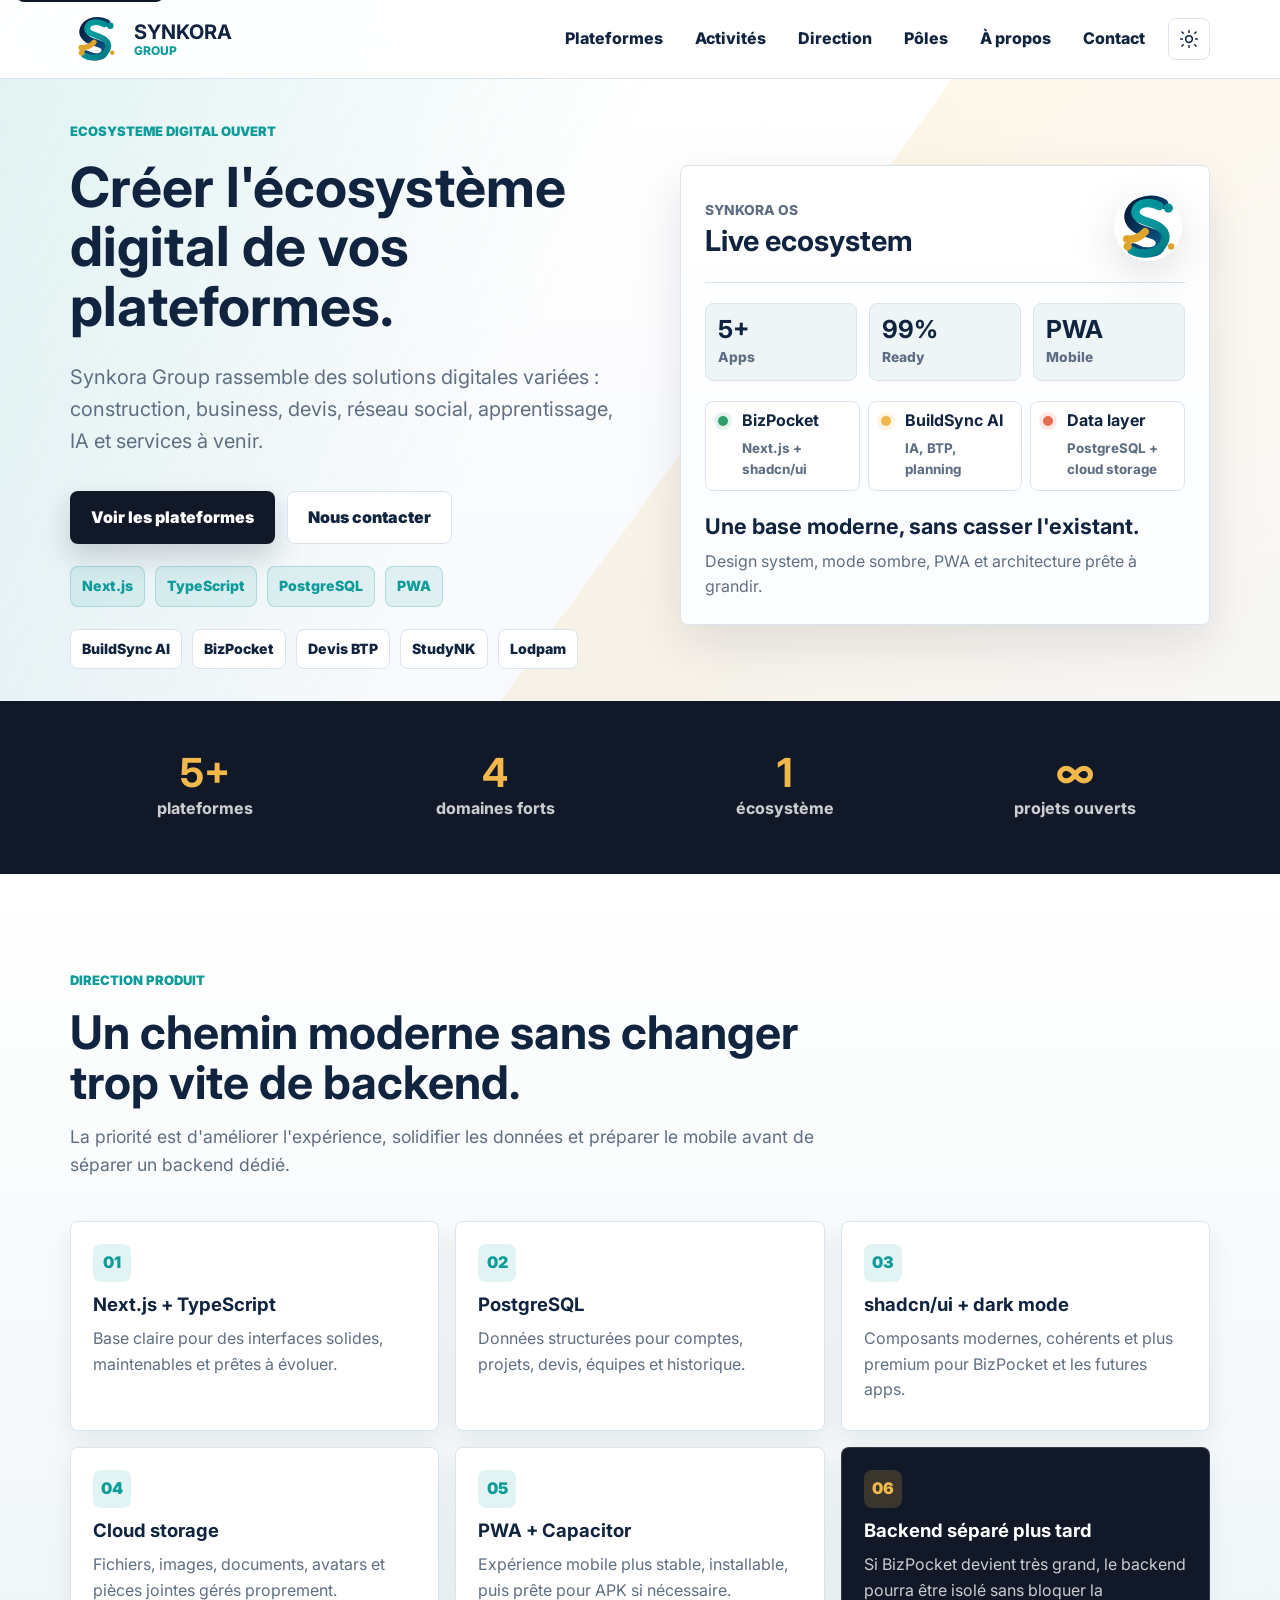
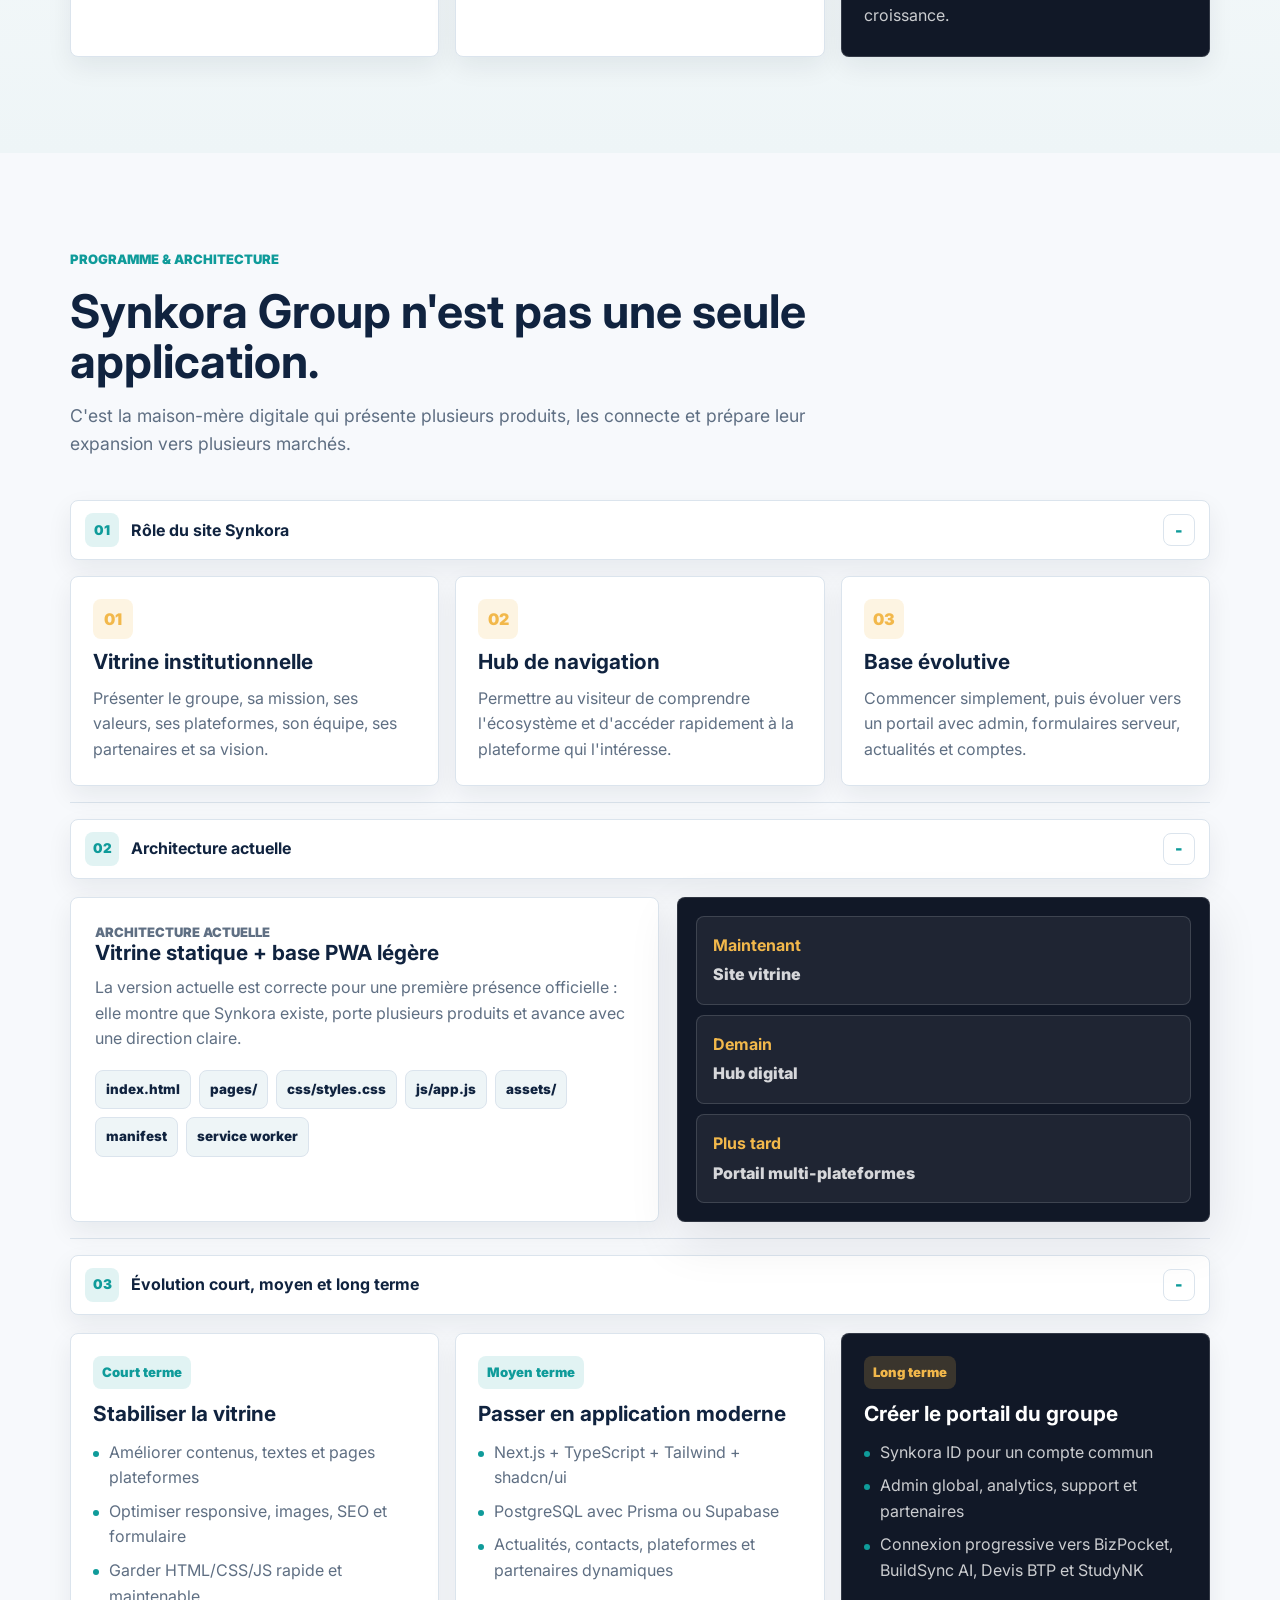
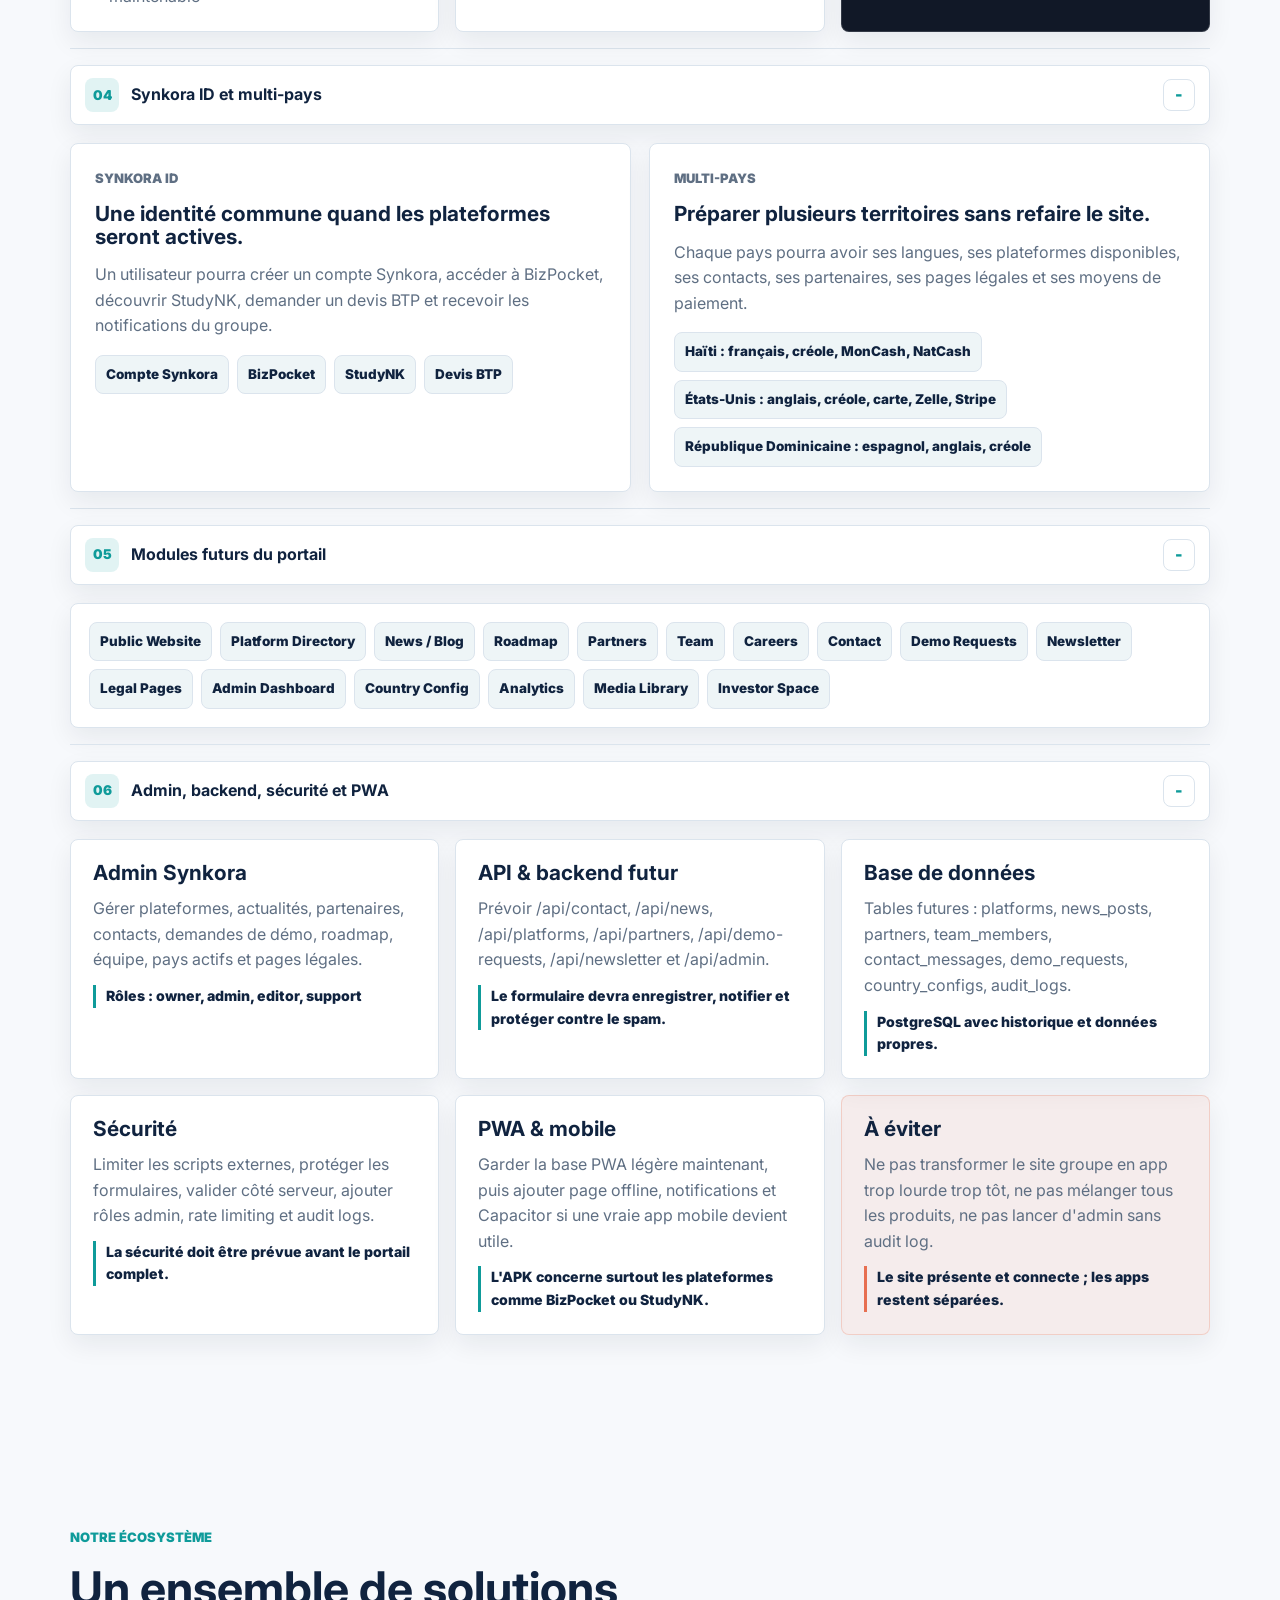
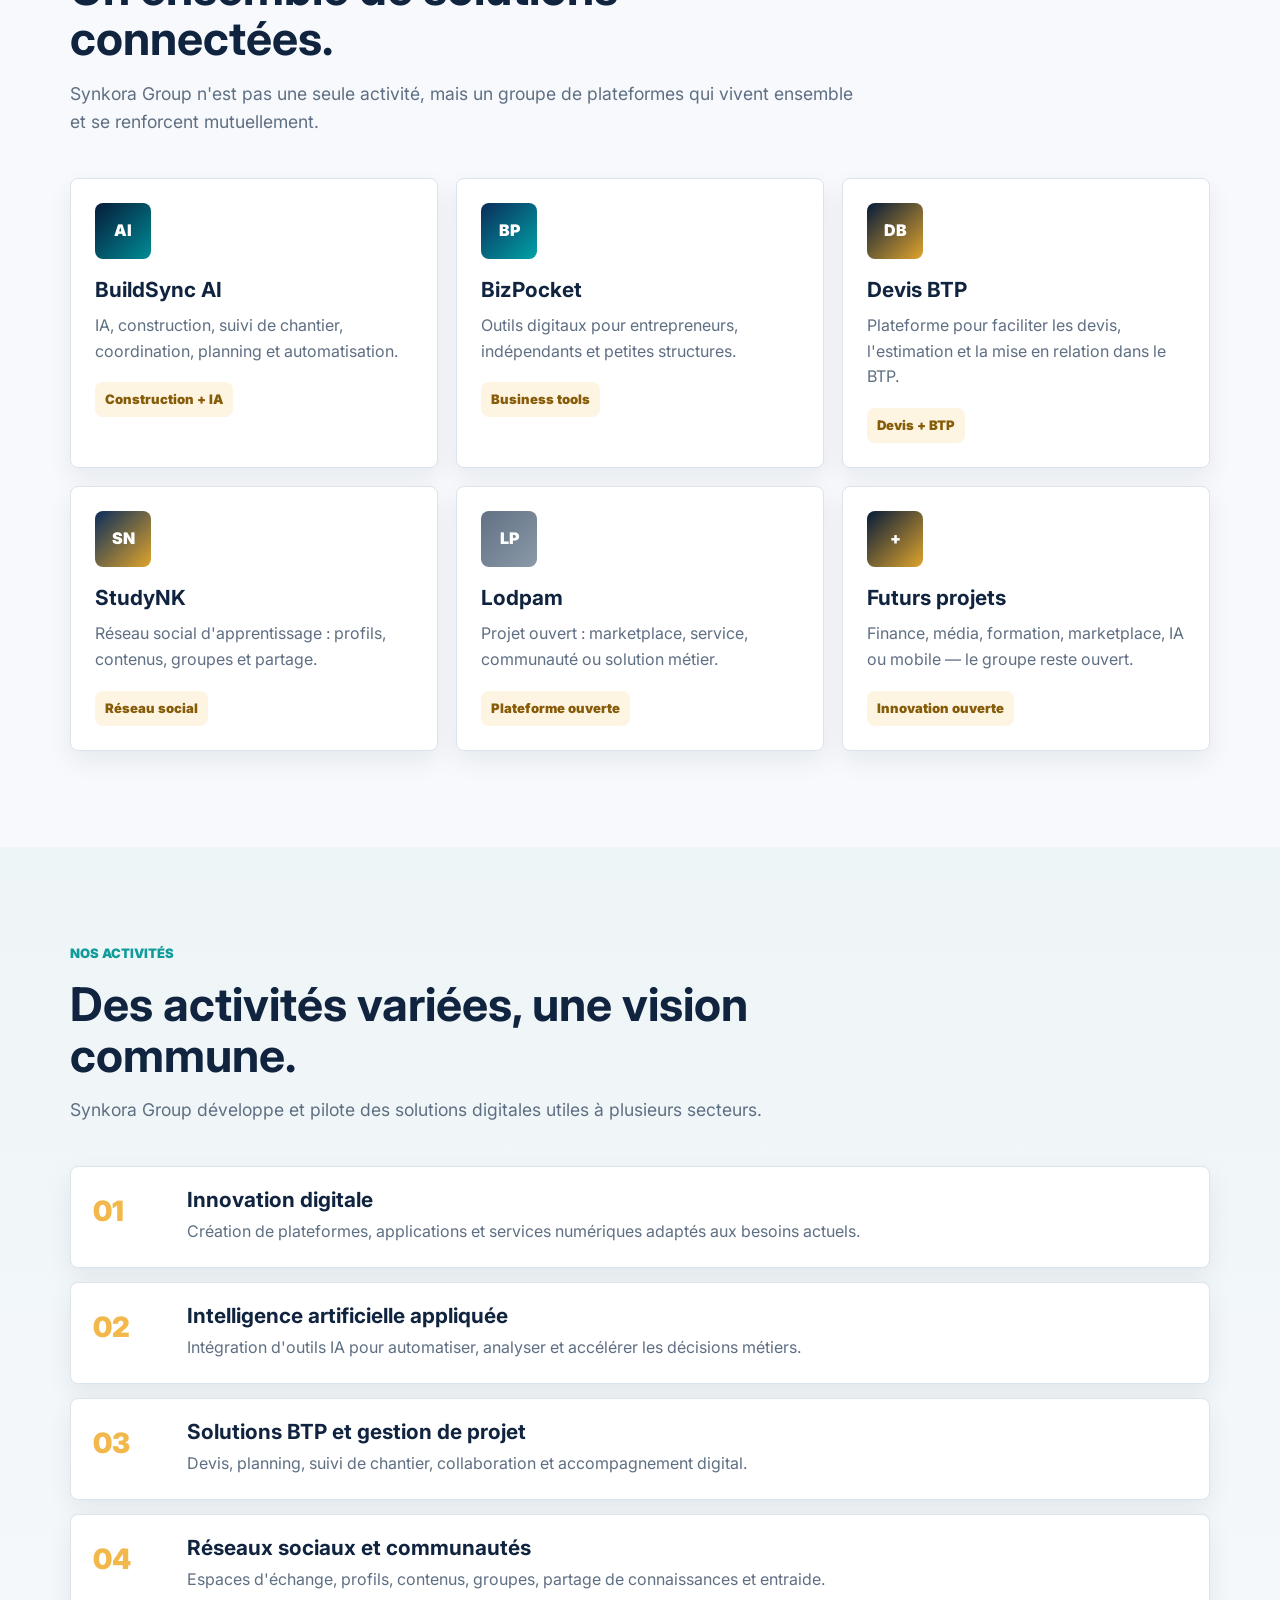
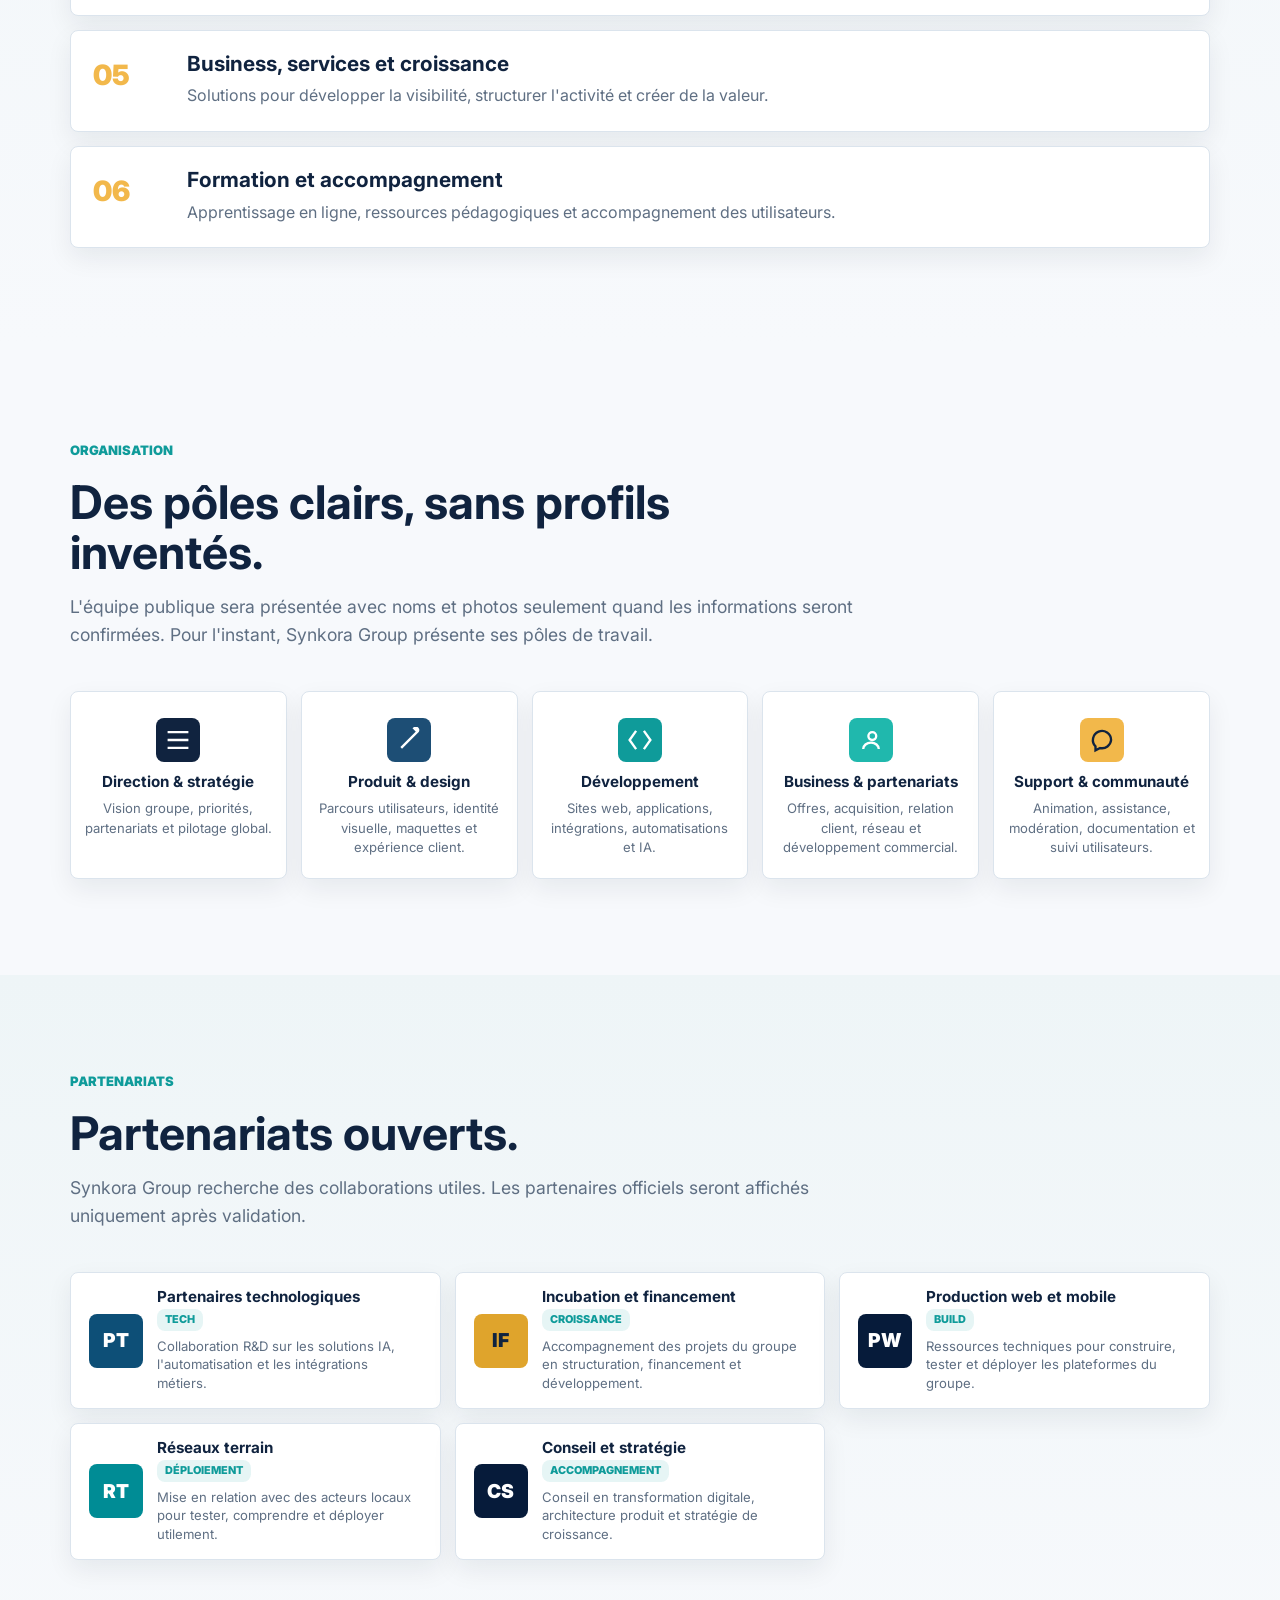
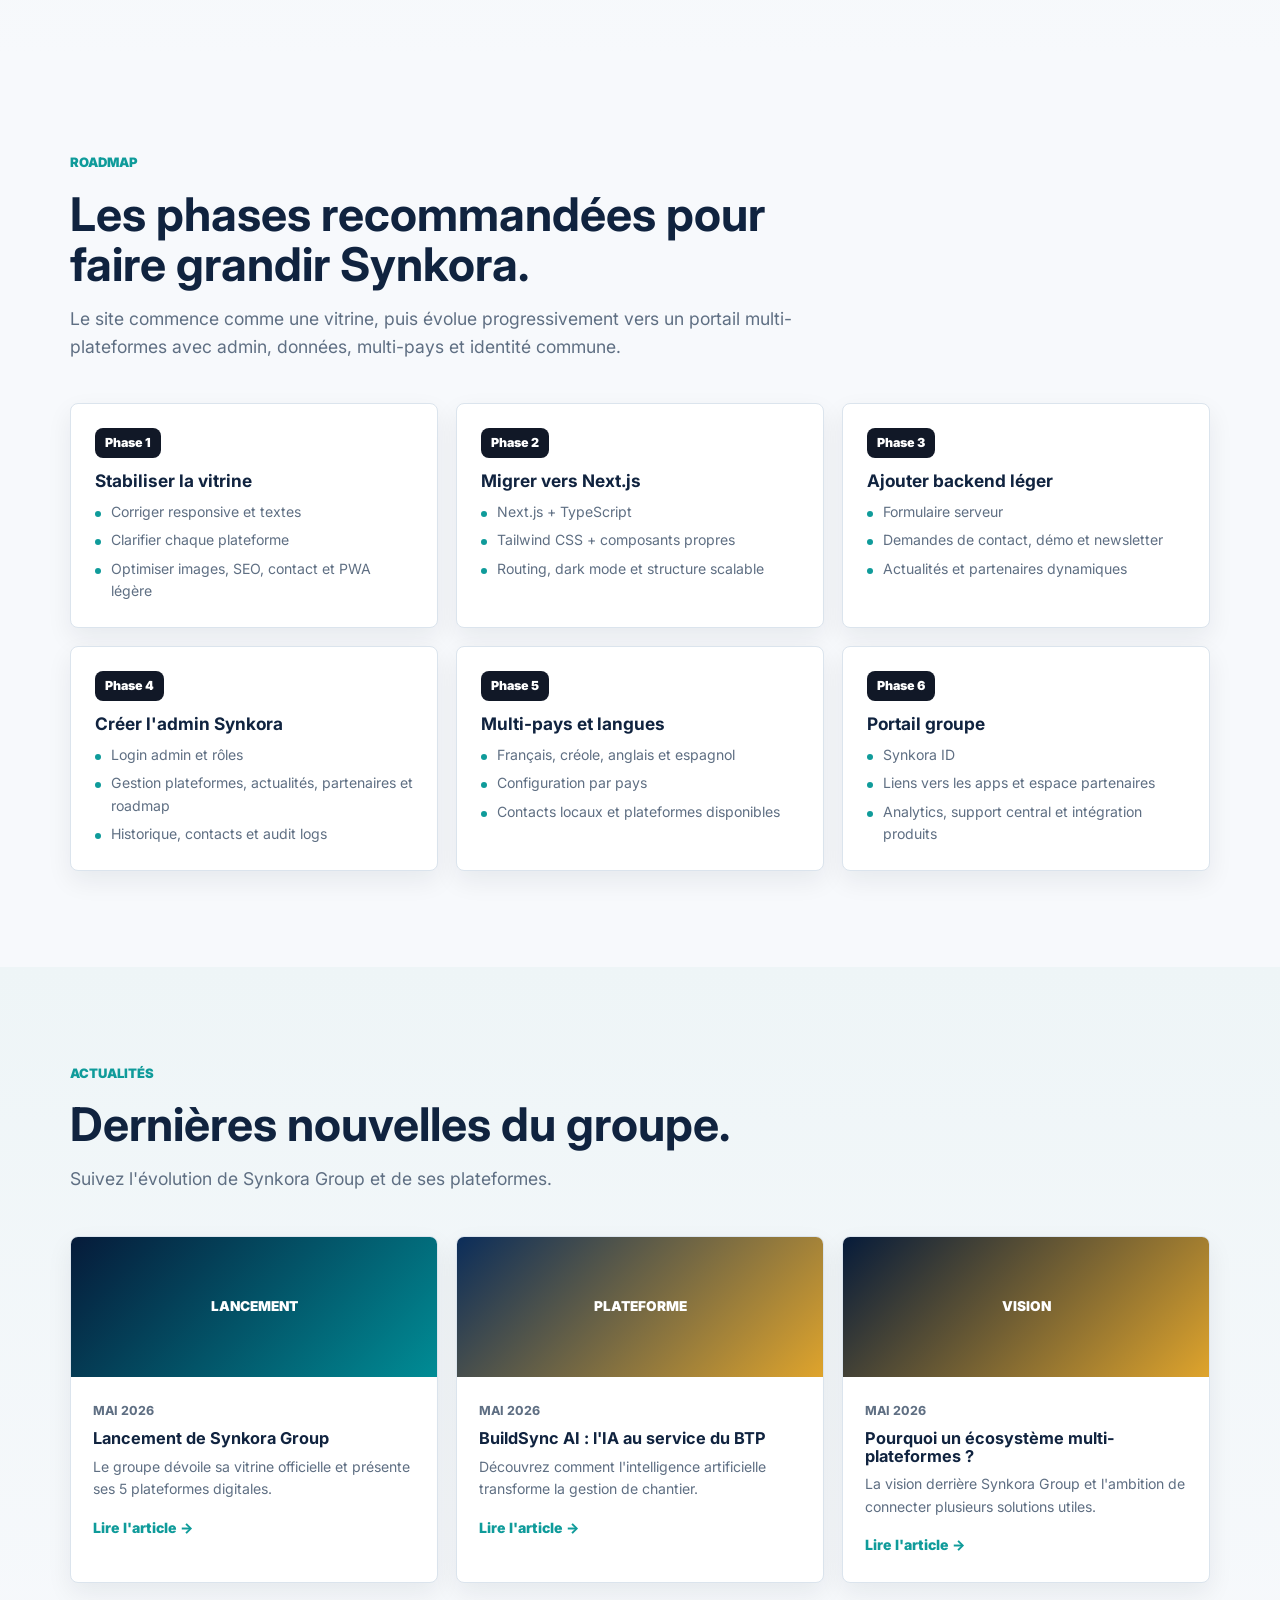
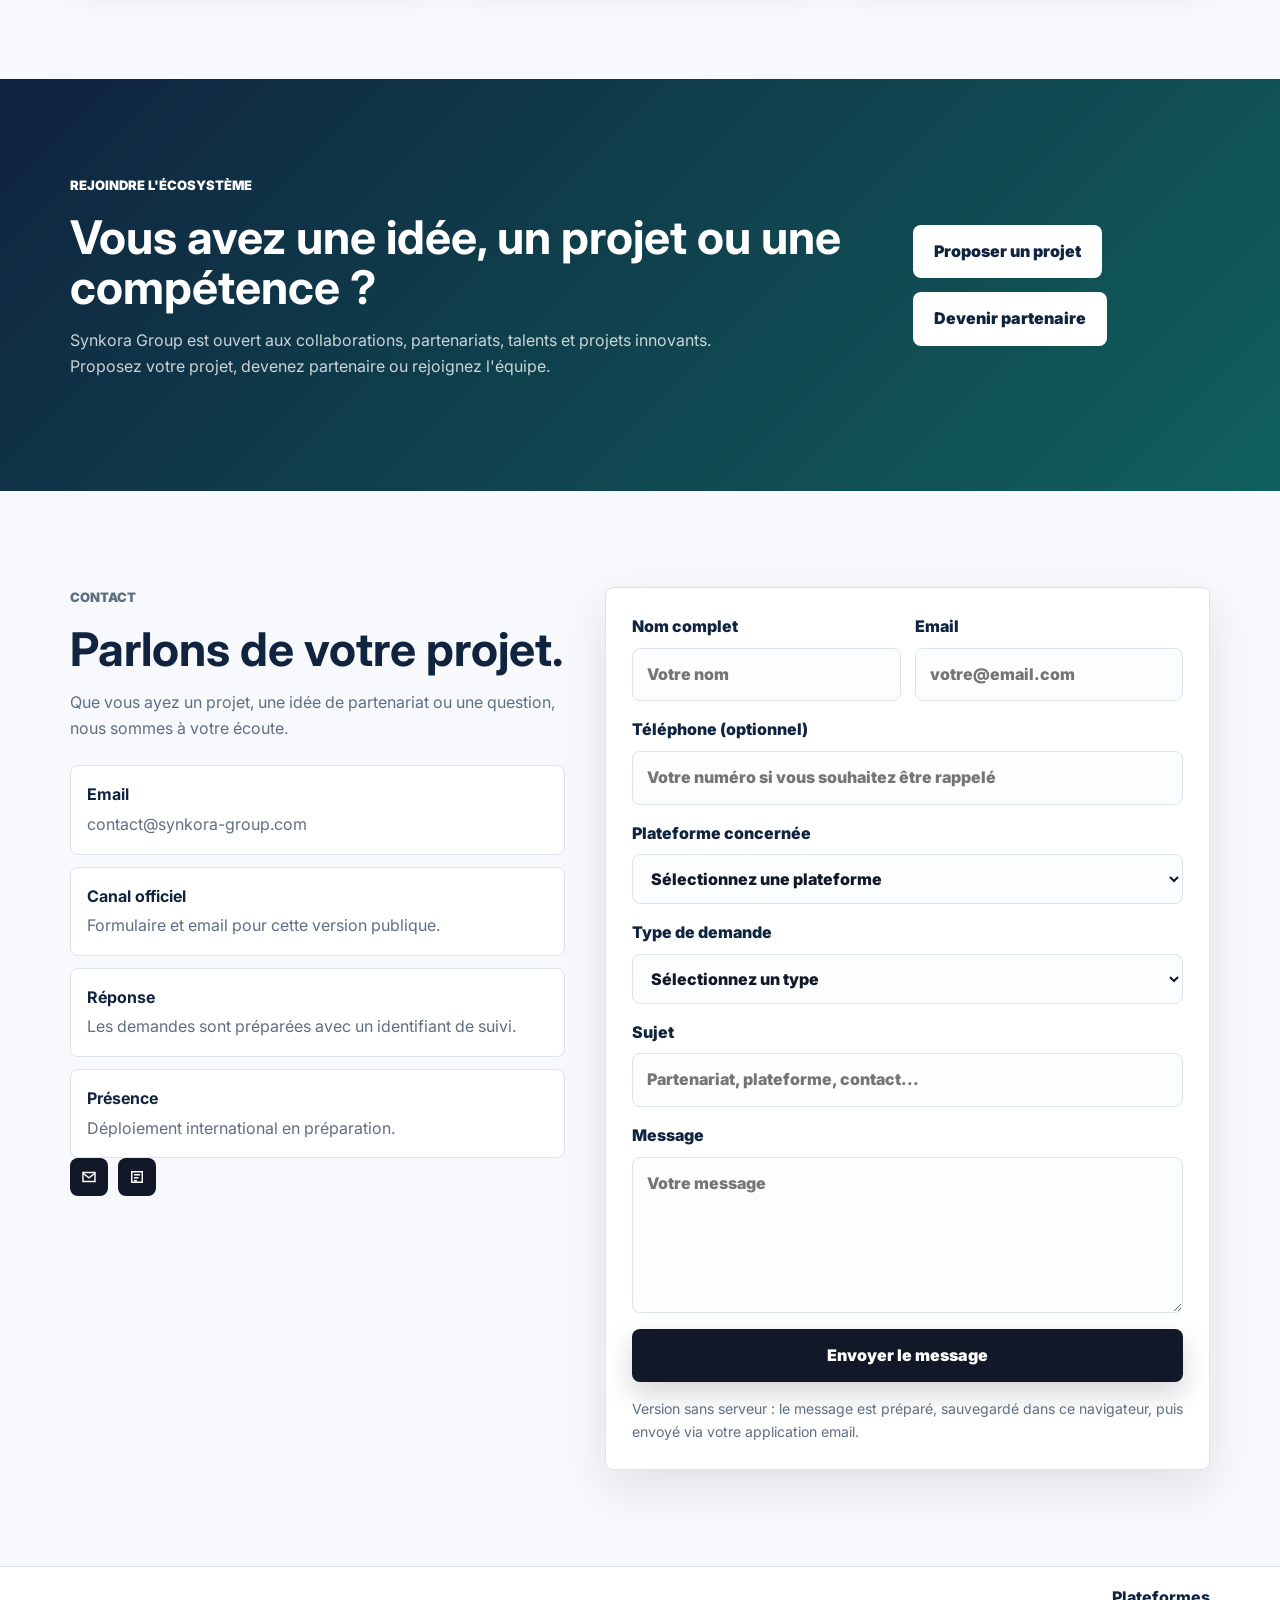
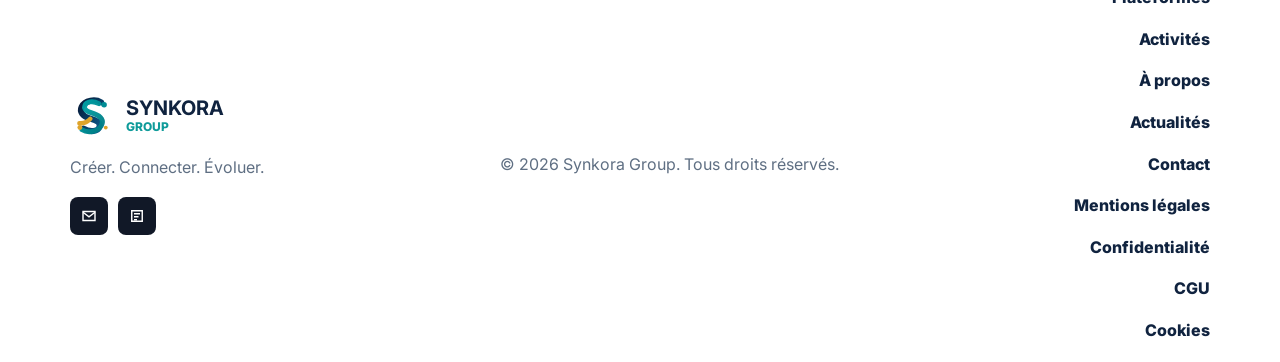
==== commit c47c76b2: "Polish site trust signals and SEO" ====
--- a/index.html
+++ b/index.html
@@ -3,11 +3,12 @@
 <head>
   <meta charset="utf-8" />
   <meta name="viewport" content="width=device-width, initial-scale=1" />
-  <title>Synkora Group - Ecosysteme digital multi-plateformes</title>
-  <meta name="description" content="Synkora Group rassemble des plateformes digitales comme BuildSync AI, BizPocket, Devis BTP, StudyNK et Lodpam pour creer, connecter et developper." />
+  <title>Synkora Group - Écosystème digital multi-plateformes</title>
+  <meta name="description" content="Synkora Group rassemble des plateformes digitales comme BuildSync AI, BizPocket, Devis BTP, StudyNK et Lodpam pour créer, connecter et développer." />
   <link rel="icon" href="assets/favicon.svg" type="image/svg+xml" />
   <link rel="apple-touch-icon" href="assets/apple-touch-icon.png" />
   <link rel="manifest" href="site.webmanifest" />
+  <link rel="canonical" href="https://theodorisrollens2000-ux.github.io/synkora-group/" />
   <link rel="preconnect" href="https://fonts.googleapis.com" />
   <link rel="preconnect" href="https://fonts.gstatic.com" crossorigin />
   <link rel="preload" href="https://fonts.googleapis.com/css2?family=Inter:wght@400;500;600;700;800;900&display=swap" as="style" />
@@ -18,9 +19,37 @@
   <meta name="apple-mobile-web-app-capable" content="yes" />
   <meta name="apple-mobile-web-app-title" content="Synkora" />
   <meta name="apple-mobile-web-app-status-bar-style" content="default" />
-  <meta property="og:title" content="Synkora Group - Ecosysteme digital multi-plateformes" />
+  <meta name="robots" content="index, follow" />
+  <meta property="og:title" content="Synkora Group - Écosystème digital multi-plateformes" />
   <meta property="og:description" content="Synkora Group rassemble des plateformes digitales : BuildSync AI, BizPocket, Devis BTP, StudyNK et Lodpam." />
   <meta property="og:type" content="website" />
+  <meta property="og:url" content="https://theodorisrollens2000-ux.github.io/synkora-group/" />
+  <meta property="og:site_name" content="Synkora Group" />
+  <meta property="og:image" content="https://theodorisrollens2000-ux.github.io/synkora-group/assets/logo.png" />
+  <meta name="twitter:card" content="summary_large_image" />
+  <meta name="twitter:title" content="Synkora Group - Écosystème digital multi-plateformes" />
+  <meta name="twitter:description" content="Un groupe digital pour créer, connecter et faire évoluer plusieurs plateformes utiles." />
+  <meta name="twitter:image" content="https://theodorisrollens2000-ux.github.io/synkora-group/assets/logo.png" />
+  <script type="application/ld+json">
+    {
+      "@context": "https://schema.org",
+      "@type": "Organization",
+      "name": "Synkora Group",
+      "url": "https://theodorisrollens2000-ux.github.io/synkora-group/",
+      "logo": "https://theodorisrollens2000-ux.github.io/synkora-group/assets/logo.png",
+      "email": "contact@synkora-group.com",
+      "sameAs": []
+    }
+  </script>
+  <script type="application/ld+json">
+    {
+      "@context": "https://schema.org",
+      "@type": "WebSite",
+      "name": "Synkora Group",
+      "url": "https://theodorisrollens2000-ux.github.io/synkora-group/",
+      "inLanguage": "fr"
+    }
+  </script>
   <script>
     (() => {
       try {
@@ -32,7 +61,7 @@
       }
     })();
   </script>
-  <link rel="stylesheet" href="css/styles.css?v=20260610f" />
+  <link rel="stylesheet" href="css/styles.css?v=20260611a" />
 </head>
 <body>
   <a class="skip-link" href="#main">Aller au contenu</a>
@@ -49,7 +78,7 @@
           <a href="#ecosysteme">Plateformes</a>
           <a href="#activites">Activités</a>
           <a href="#architecture">Direction</a>
-          <a href="#equipes">Équipe</a>
+          <a href="#equipes">Pôles</a>
           <a href="pages/apropos.html">À propos</a>
           <a href="#contact">Contact</a>
         </nav>
@@ -455,51 +484,15 @@
       </div>
     </section>
 
-    <!-- ÉQUIPE -->
+    <!-- PÔLES -->
     <section id="equipes" class="section">
       <div class="container">
         <div class="section-heading reveal">
-          <p class="eyebrow">Notre équipe</p>
-          <h2>Une équipe pluridisciplinaire.</h2>
-          <p>Des profils variés pour construire, connecter et développer l'écosystème.</p>
-        </div>
-        <div class="team-grid">
-          <article class="team-card reveal">
-            <div class="team-avatar"><img src="assets/team-alexandre.svg" width="160" height="160" alt="Alexandre Mercier" loading="lazy" /></div>
-            <h3>Alexandre Mercier</h3>
-            <span class="team-role">Direction & stratégie</span>
-            <p>Vision groupe, priorités, partenariats et pilotage global.</p>
-          </article>
-          <article class="team-card reveal">
-            <div class="team-avatar"><img src="assets/team-sarah.svg" width="160" height="160" alt="Sarah Kone" loading="lazy" /></div>
-            <h3>Sarah Kone</h3>
-            <span class="team-role">Produit & design</span>
-            <p>Parcours utilisateurs, identité visuelle, maquettes et expérience client.</p>
-          </article>
-          <article class="team-card reveal">
-            <div class="team-avatar"><img src="assets/team-mehdi.svg" width="160" height="160" alt="Mehdi Benali" loading="lazy" /></div>
-            <h3>Mehdi Benali</h3>
-            <span class="team-role">Développement</span>
-            <p>Sites web, applications, intégrations, automatisations et IA.</p>
-          </article>
-          <article class="team-card reveal">
-            <div class="team-avatar"><img src="assets/team-emma.svg" width="160" height="160" alt="Emma Diallo" loading="lazy" /></div>
-            <h3>Emma Diallo</h3>
-            <span class="team-role">Business & partenariats</span>
-            <p>Offres, acquisition, relation client, réseau et développement commercial.</p>
-          </article>
-          <article class="team-card reveal">
-            <div class="team-avatar"><img src="assets/team-lucas.svg" width="160" height="160" alt="Lucas Dubois" loading="lazy" /></div>
-            <h3>Lucas Dubois</h3>
-            <span class="team-role">Support & communauté</span>
-            <p>Animation, assistance, modération, documentation et suivi utilisateurs.</p>
-          </article>
-        </div>
-
-        <div class="poles-heading reveal">
-          <p class="eyebrow">Nos pôles</p>
-          <h2>5 domaines d'expertise.</h2>
-        </div>
+          <p class="eyebrow">Organisation</p>
+          <h2>Des pôles clairs, sans profils inventés.</h2>
+          <p>L'équipe publique sera présentée avec noms et photos seulement quand les informations seront confirmées. Pour l'instant, Synkora Group présente ses pôles de travail.</p>
+        </div>
+
         <div class="poles-grid">
           <article class="pole-card reveal">
             <div class="pole-icon"><svg viewBox="0 0 20 20" fill="none" stroke="currentColor" stroke-width="1.8"><path d="M2 4h16M2 10h16M2 16h16"/></svg></div>
@@ -534,49 +527,49 @@
     <section id="partenaires" class="section section-soft">
       <div class="container">
         <div class="section-heading reveal">
-          <p class="eyebrow">Partenaires</p>
-          <h2>Partenaires stratégiques.</h2>
-          <p>Des organisations avec lesquelles nous collaborons pour construire l'écosystème.</p>
+          <p class="eyebrow">Partenariats</p>
+          <h2>Partenariats ouverts.</h2>
+          <p>Synkora Group recherche des collaborations utiles. Les partenaires officiels seront affichés uniquement après validation.</p>
         </div>
         <div class="partners-grid">
-          <a class="partner-card reveal" href="#contact" data-contact-subject="Partenariat - Tech Connect" data-contact-type="partenariat" data-contact-platform="general" aria-label="Contacter Synkora Group au sujet de Tech Connect">
-            <div class="partner-logo partner-logo-tech">TC</div>
-            <div>
-              <h3>Tech Connect</h3>
-              <span class="partner-tag">Innovation</span>
-              <p>Partenariat R&D sur les solutions IA et l'automatisation des processus métiers.</p>
-            </div>
-          </a>
-          <a class="partner-card reveal" href="#contact" data-contact-subject="Partenariat - Digital Ventures" data-contact-type="partenariat" data-contact-platform="general" aria-label="Contacter Synkora Group au sujet de Digital Ventures">
-            <div class="partner-logo partner-logo-ventures">DV</div>
-            <div>
-              <h3>Digital Ventures</h3>
-              <span class="partner-tag">Incubation</span>
-              <p>Accompagnement des startups du groupe en pré-incubation et levée de fonds.</p>
-            </div>
-          </a>
-          <a class="partner-card reveal" href="#contact" data-contact-subject="Partenariat - Web Agency Group" data-contact-type="partenariat" data-contact-platform="general" aria-label="Contacter Synkora Group au sujet de Web Agency Group">
-            <div class="partner-logo partner-logo-agency">WA</div>
-            <div>
-              <h3>Web Agency Group</h3>
-              <span class="partner-tag">Production</span>
-              <p>Ressources techniques et déploiement des plateformes web et mobiles du groupe.</p>
-            </div>
-          </a>
-          <a class="partner-card reveal" href="#contact" data-contact-subject="Partenariat - Afrique Entreprises" data-contact-type="partenariat" data-contact-platform="general" aria-label="Contacter Synkora Group au sujet de Afrique Entreprises">
-            <div class="partner-logo partner-logo-africa">AE</div>
-            <div>
-              <h3>Afrique Entreprises</h3>
-              <span class="partner-tag">Réseau</span>
-              <p>Mise en relation avec les acteurs économiques africains pour le déploiement terrain.</p>
-            </div>
-          </a>
-          <a class="partner-card reveal" href="#contact" data-contact-subject="Partenariat - Future Solutions" data-contact-type="partenariat" data-contact-platform="general" aria-label="Contacter Synkora Group au sujet de Future Solutions">
-            <div class="partner-logo partner-logo-future">FS</div>
-            <div>
-              <h3>Future Solutions</h3>
-              <span class="partner-tag">Conseil</span>
-              <p>Conseil en transformation digitale et accompagnement stratégique des projets.</p>
+          <a class="partner-card reveal" href="#contact" data-contact-subject="Partenariat technologique" data-contact-type="partenariat" data-contact-platform="general" aria-label="Contacter Synkora Group pour un partenariat technologique">
+            <div class="partner-logo partner-logo-tech">PT</div>
+            <div>
+              <h3>Partenaires technologiques</h3>
+              <span class="partner-tag">Tech</span>
+              <p>Collaboration R&D sur les solutions IA, l'automatisation et les intégrations métiers.</p>
+            </div>
+          </a>
+          <a class="partner-card reveal" href="#contact" data-contact-subject="Partenariat incubation et financement" data-contact-type="partenariat" data-contact-platform="general" aria-label="Contacter Synkora Group pour l'incubation ou le financement">
+            <div class="partner-logo partner-logo-ventures">IF</div>
+            <div>
+              <h3>Incubation et financement</h3>
+              <span class="partner-tag">Croissance</span>
+              <p>Accompagnement des projets du groupe en structuration, financement et développement.</p>
+            </div>
+          </a>
+          <a class="partner-card reveal" href="#contact" data-contact-subject="Partenariat production web et mobile" data-contact-type="partenariat" data-contact-platform="general" aria-label="Contacter Synkora Group pour la production web et mobile">
+            <div class="partner-logo partner-logo-agency">PW</div>
+            <div>
+              <h3>Production web et mobile</h3>
+              <span class="partner-tag">Build</span>
+              <p>Ressources techniques pour construire, tester et déployer les plateformes du groupe.</p>
+            </div>
+          </a>
+          <a class="partner-card reveal" href="#contact" data-contact-subject="Partenariat réseau terrain" data-contact-type="partenariat" data-contact-platform="general" aria-label="Contacter Synkora Group pour un réseau terrain">
+            <div class="partner-logo partner-logo-africa">RT</div>
+            <div>
+              <h3>Réseaux terrain</h3>
+              <span class="partner-tag">Déploiement</span>
+              <p>Mise en relation avec des acteurs locaux pour tester, comprendre et déployer utilement.</p>
+            </div>
+          </a>
+          <a class="partner-card reveal" href="#contact" data-contact-subject="Partenariat conseil et stratégie" data-contact-type="partenariat" data-contact-platform="general" aria-label="Contacter Synkora Group pour du conseil stratégique">
+            <div class="partner-logo partner-logo-future">CS</div>
+            <div>
+              <h3>Conseil et stratégie</h3>
+              <span class="partner-tag">Accompagnement</span>
+              <p>Conseil en transformation digitale, architecture produit et stratégie de croissance.</p>
             </div>
           </a>
         </div>
@@ -714,13 +707,12 @@
           <p>Que vous ayez un projet, une idée de partenariat ou une question, nous sommes à votre écoute.</p>
           <div class="contact-cards">
             <div><strong>Email</strong><span>contact@synkora-group.com</span></div>
-            <div><strong>Téléphone</strong><span>+1 000 000 0000</span></div>
-            <div><strong>WhatsApp</strong><span><a class="contact-link" href="https://wa.me/10000000000" target="_blank" rel="noopener noreferrer">Écrire sur WhatsApp →</a></span></div>
-            <div><strong>Localisation</strong><span>Floride, États-Unis</span></div>
+            <div><strong>Canal officiel</strong><span>Formulaire et email pour cette version publique.</span></div>
+            <div><strong>Réponse</strong><span>Les demandes sont préparées avec un identifiant de suivi.</span></div>
+            <div><strong>Présence</strong><span>Déploiement international en préparation.</span></div>
           </div>
           <div class="social-links">
             <a href="mailto:contact@synkora-group.com" aria-label="Envoyer un email à Synkora Group"><svg viewBox="0 0 24 24" fill="none" stroke="currentColor" stroke-width="1.9"><path d="M4 6h16v12H4z"/><path d="m4 7 8 6 8-6"/></svg></a>
-            <a href="https://wa.me/10000000000" target="_blank" rel="noopener noreferrer" aria-label="Écrire à Synkora Group sur WhatsApp"><svg viewBox="0 0 24 24" fill="none" stroke="currentColor" stroke-width="1.9"><path d="M4 19l1.5-4A8 8 0 1 1 9 18.5L4 19z"/><path d="M9 9.5c.6 2.2 2.1 3.8 4.2 4.5l1.2-1.2"/></svg></a>
             <a href="#actualites" aria-label="Voir les actualités Synkora Group"><svg viewBox="0 0 24 24" fill="none" stroke="currentColor" stroke-width="1.9"><path d="M5 5h14v14H5z"/><path d="M8 9h8M8 13h6M8 17h4"/></svg></a>
           </div>
         </div>
@@ -734,7 +726,7 @@
             <label>Nom complet <input name="name" type="text" placeholder="Votre nom" required /></label>
             <label>Email <input name="email" type="email" placeholder="votre@email.com" required /></label>
           </div>
-          <label>Téléphone <input name="phone" type="tel" placeholder="+1 000 000 0000" /></label>
+          <label>Téléphone (optionnel) <input name="phone" type="tel" placeholder="Votre numéro si vous souhaitez être rappelé" /></label>
           <label>Plateforme concernée
             <select name="platform">
               <option value="">Sélectionnez une plateforme</option>
@@ -760,7 +752,7 @@
           <label>Sujet <input name="subject" type="text" placeholder="Partenariat, plateforme, contact..." required /></label>
           <label>Message <textarea name="message" rows="5" placeholder="Votre message" required></textarea></label>
           <button class="btn btn-primary" type="submit">Envoyer le message</button>
-          <p class="form-note" data-form-note>Le message est préparé, sauvegardé dans ce navigateur, puis envoyé via votre application email.</p>
+          <p class="form-note" data-form-note>Version sans serveur : le message est préparé, sauvegardé dans ce navigateur, puis envoyé via votre application email.</p>
         </form>
       </div>
     </section>
@@ -776,7 +768,6 @@
         <p class="footer-tagline">Créer. Connecter. Évoluer.</p>
         <div class="social-links footer-social">
           <a href="mailto:contact@synkora-group.com" aria-label="Envoyer un email à Synkora Group"><svg viewBox="0 0 24 24" fill="none" stroke="currentColor" stroke-width="1.9"><path d="M4 6h16v12H4z"/><path d="m4 7 8 6 8-6"/></svg></a>
-          <a href="https://wa.me/10000000000" target="_blank" rel="noopener noreferrer" aria-label="Écrire à Synkora Group sur WhatsApp"><svg viewBox="0 0 24 24" fill="none" stroke="currentColor" stroke-width="1.9"><path d="M4 19l1.5-4A8 8 0 1 1 9 18.5L4 19z"/><path d="M9 9.5c.6 2.2 2.1 3.8 4.2 4.5l1.2-1.2"/></svg></a>
           <a href="#actualites" aria-label="Voir les actualités Synkora Group"><svg viewBox="0 0 24 24" fill="none" stroke="currentColor" stroke-width="1.9"><path d="M5 5h14v14H5z"/><path d="M8 9h8M8 13h6M8 17h4"/></svg></a>
         </div>
       </div>
@@ -795,6 +786,6 @@
     </div>
   </footer>
 
-  <script src="js/app.js?v=20260610f"></script>
+  <script src="js/app.js?v=20260611a"></script>
 </body>
 </html>
--- a/css/styles.css
+++ b/css/styles.css
@@ -1013,60 +1013,7 @@
   color: var(--slate);
 }
 
-/* Team, activity poles and partner blocks on the homepage. */
-.team-grid {
-  display: grid;
-  grid-template-columns: repeat(5, 1fr);
-  gap: 16px;
-}
-
-.team-card {
-  background: var(--surface);
-  border: 1px solid var(--line);
-  border-radius: var(--radius);
-  padding: 22px;
-  box-shadow: var(--shadow-soft);
-  text-align: center;
-}
-
-.team-avatar {
-  width: 88px;
-  height: 88px;
-  border-radius: 50%;
-  overflow: hidden;
-  margin: 0 auto 14px;
-  border: 3px solid var(--teal);
-}
-
-.team-avatar img {
-  width: 100%;
-  height: 100%;
-  object-fit: cover;
-}
-
-.team-card h3 { font-size: 1.02rem; }
-
-.team-role {
-  display: inline-block;
-  margin-top: 6px;
-  font-size: .78rem;
-  font-weight: 850;
-  color: var(--teal);
-  text-transform: uppercase;
-  letter-spacing: 0;
-}
-
-.team-card p {
-  color: var(--slate);
-  margin: 10px 0 0;
-  font-size: .88rem;
-}
-
-.poles-heading {
-  margin-top: 72px;
-  margin-bottom: 24px;
-}
-
+/* Activity poles and partner blocks on the homepage. */
 .poles-grid {
   display: grid;
   grid-template-columns: repeat(5, 1fr);
@@ -1899,10 +1846,6 @@
 }
 
 .contact-info p { color: var(--slate); }
-.contact-link {
-  color: var(--teal);
-  font-weight: 800;
-}
 
 .contact-cards {
   display: grid;
@@ -2117,7 +2060,6 @@
   .ops-grid { grid-template-columns: repeat(2, 1fr); }
   .architecture-map,
   .architecture-split { grid-template-columns: 1fr; }
-  .team-grid { grid-template-columns: repeat(2, 1fr); }
   .poles-grid { grid-template-columns: repeat(3, 1fr); }
   .partners-grid { grid-template-columns: repeat(2, 1fr); }
   .stats-grid { grid-template-columns: repeat(2, 1fr); }
@@ -2180,17 +2122,16 @@
   .role-grid,
   .blueprint-grid,
   .ops-grid,
-  .team-grid,
   .poles-grid,
-	  .stats-grid,
-	  .partners-grid,
-	  .blog-grid,
-	  .roadmap-grid,
-	  .values-grid,
-	  .platform-feature-grid,
-	  .platform-roadmap {
-	    grid-template-columns: 1fr;
-	  }
+  .stats-grid,
+  .partners-grid,
+  .blog-grid,
+  .roadmap-grid,
+  .values-grid,
+  .platform-feature-grid,
+  .platform-roadmap {
+    grid-template-columns: 1fr;
+  }
   .platform-hero { padding: 72px 0 48px; }
   .platform-hero h1 { font-size: clamp(2.55rem, 15vw, 4rem); }
   .platform-hero .lead { font-size: 1rem; }
@@ -2217,12 +2158,11 @@
     text-align: center;
     padding: 20px;
   }
-	  .poles-heading { margin-top: 48px; }
-	  .activity-item { grid-template-columns: 1fr; }
-	  .contact-name-grid,
-	  .contact-form > div { grid-template-columns: 1fr !important; }
-	  .footer-inner {
-	    align-items: flex-start;
+  .activity-item { grid-template-columns: 1fr; }
+  .contact-name-grid,
+  .contact-form > div { grid-template-columns: 1fr !important; }
+  .footer-inner {
+    align-items: flex-start;
     flex-direction: column;
     padding: 28px 0;
   }
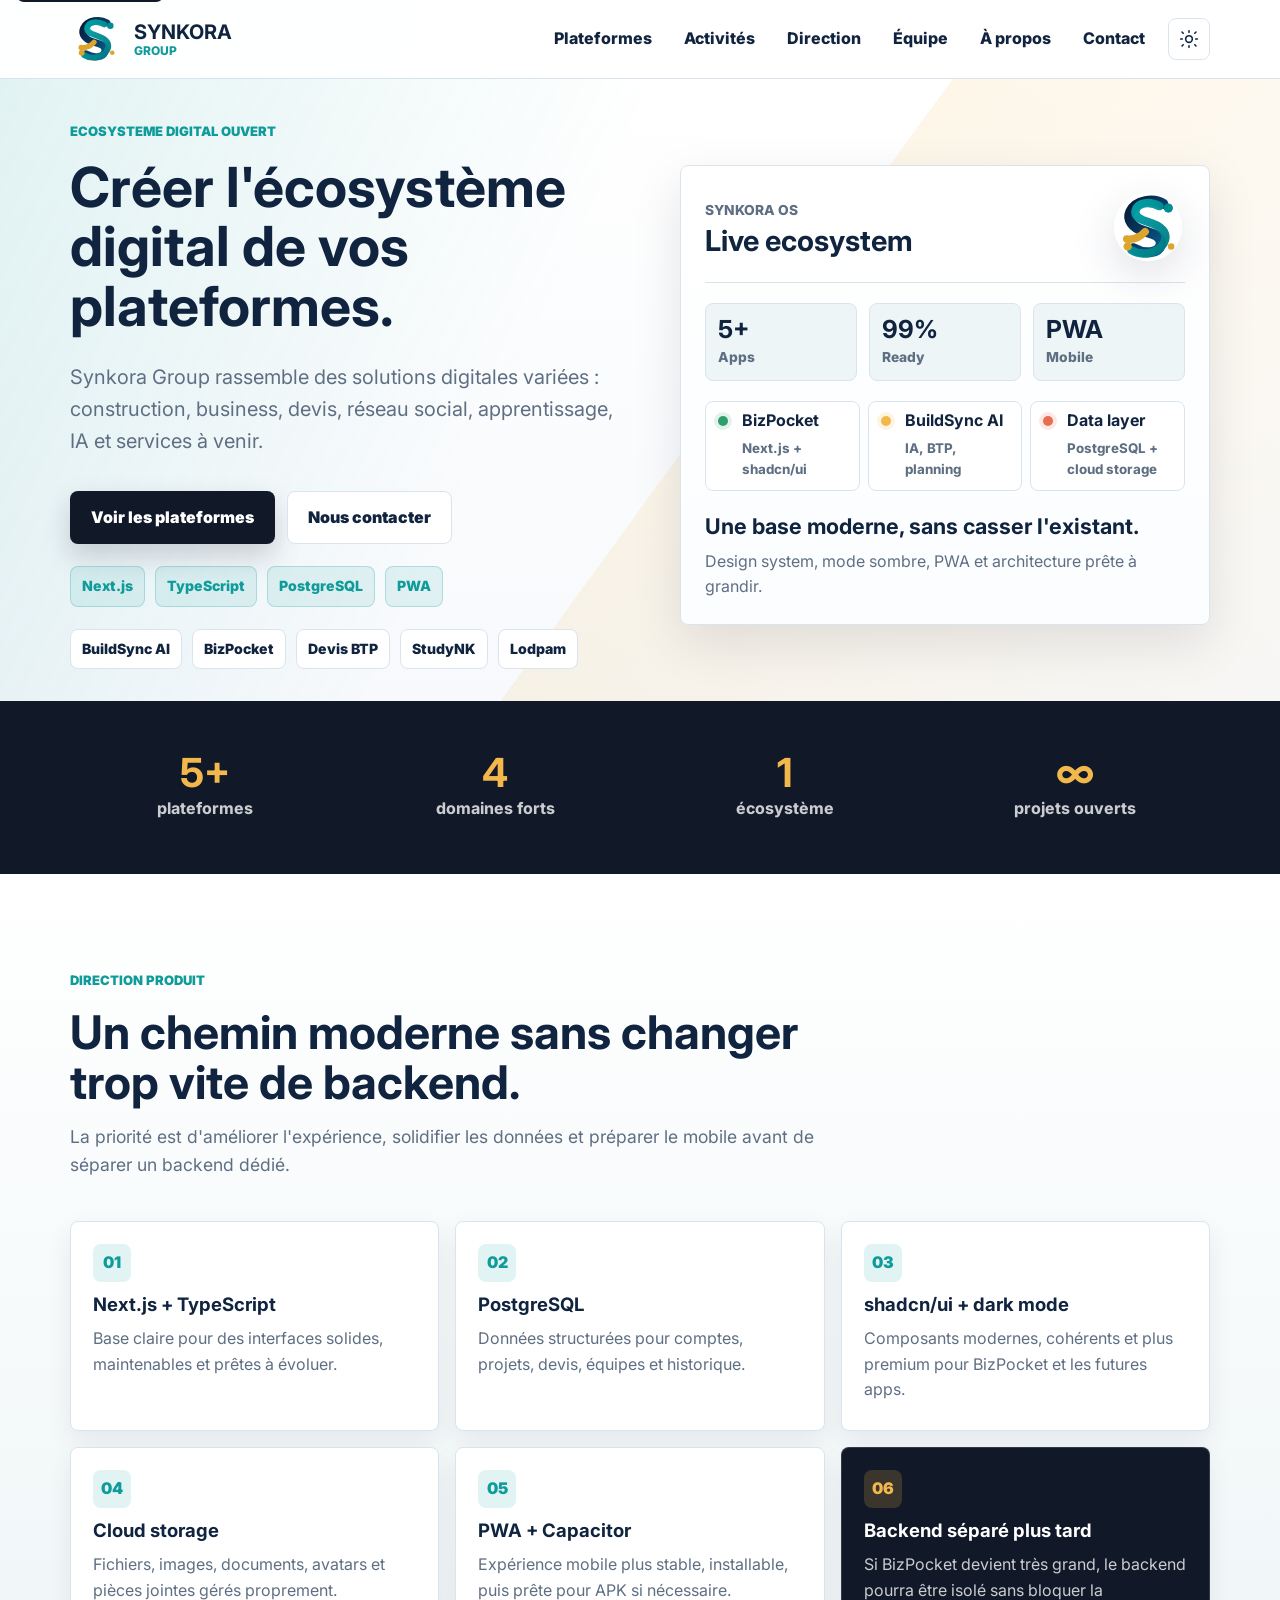
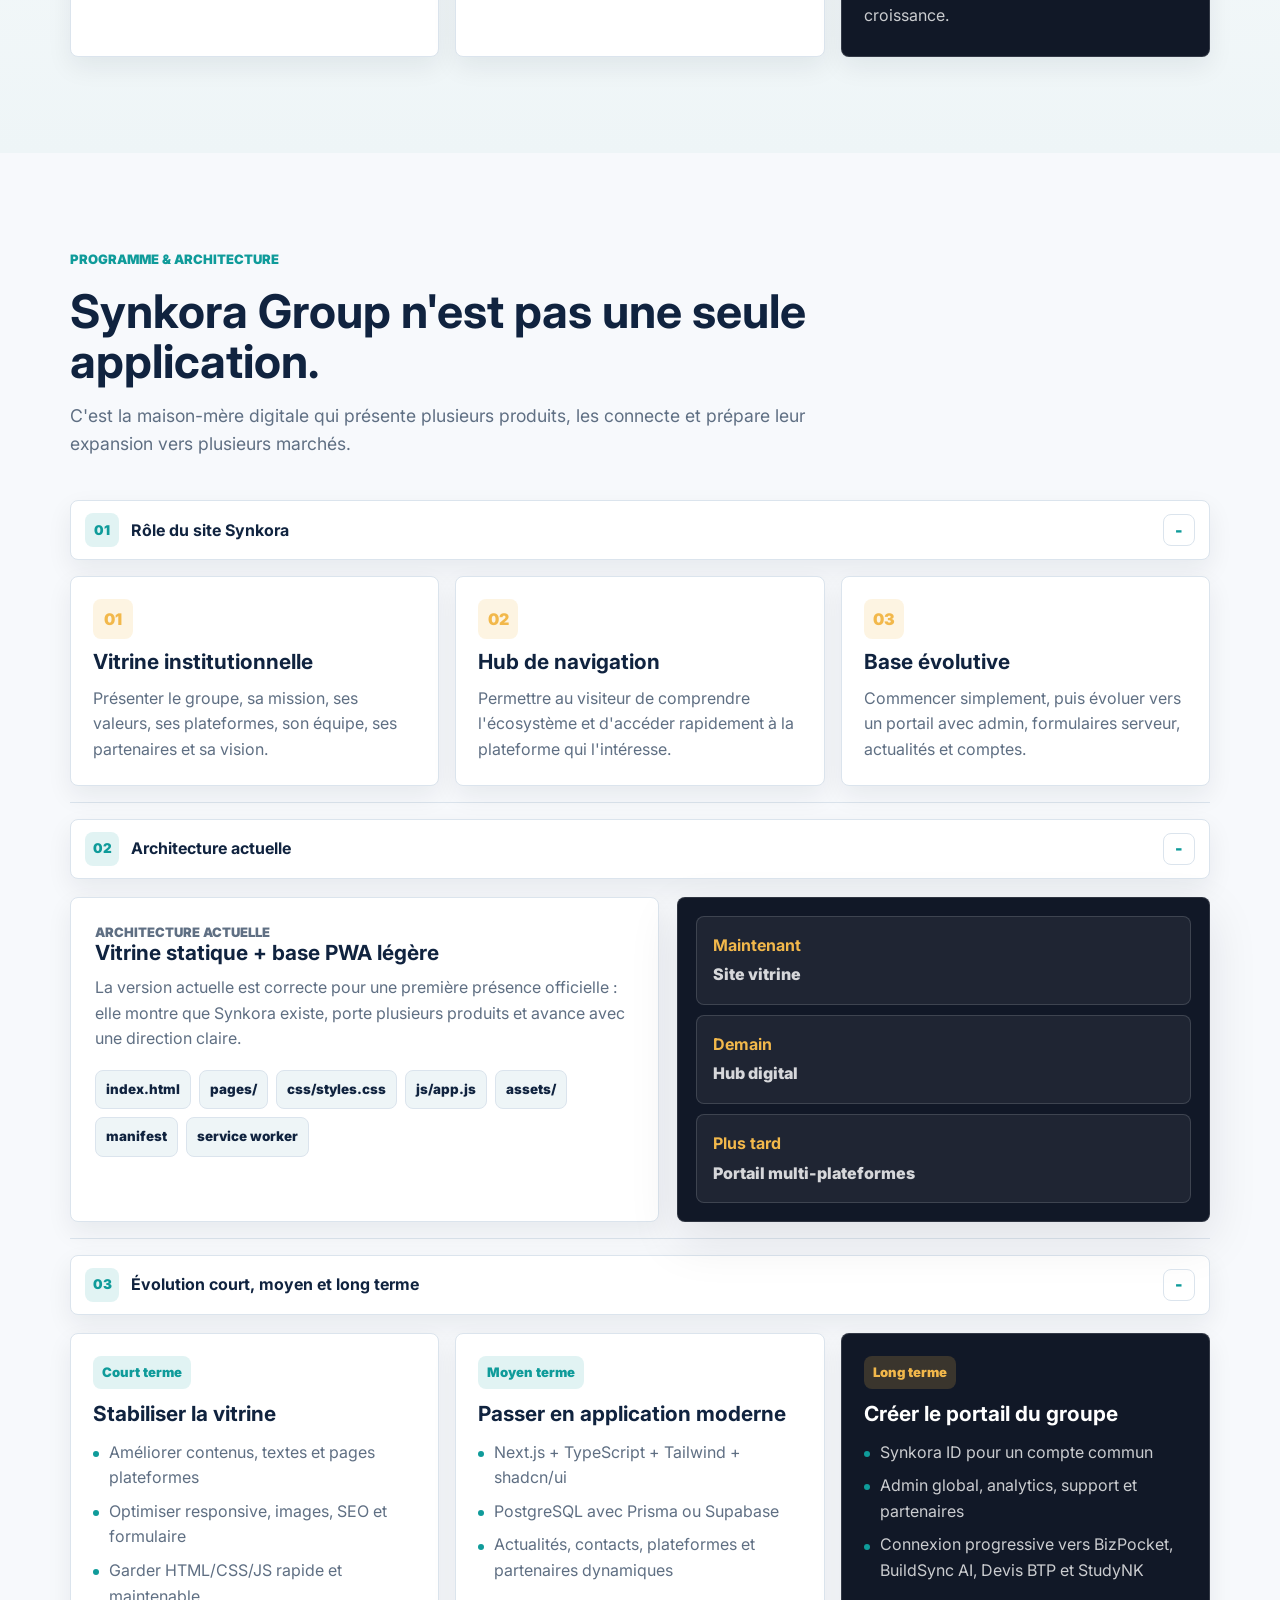
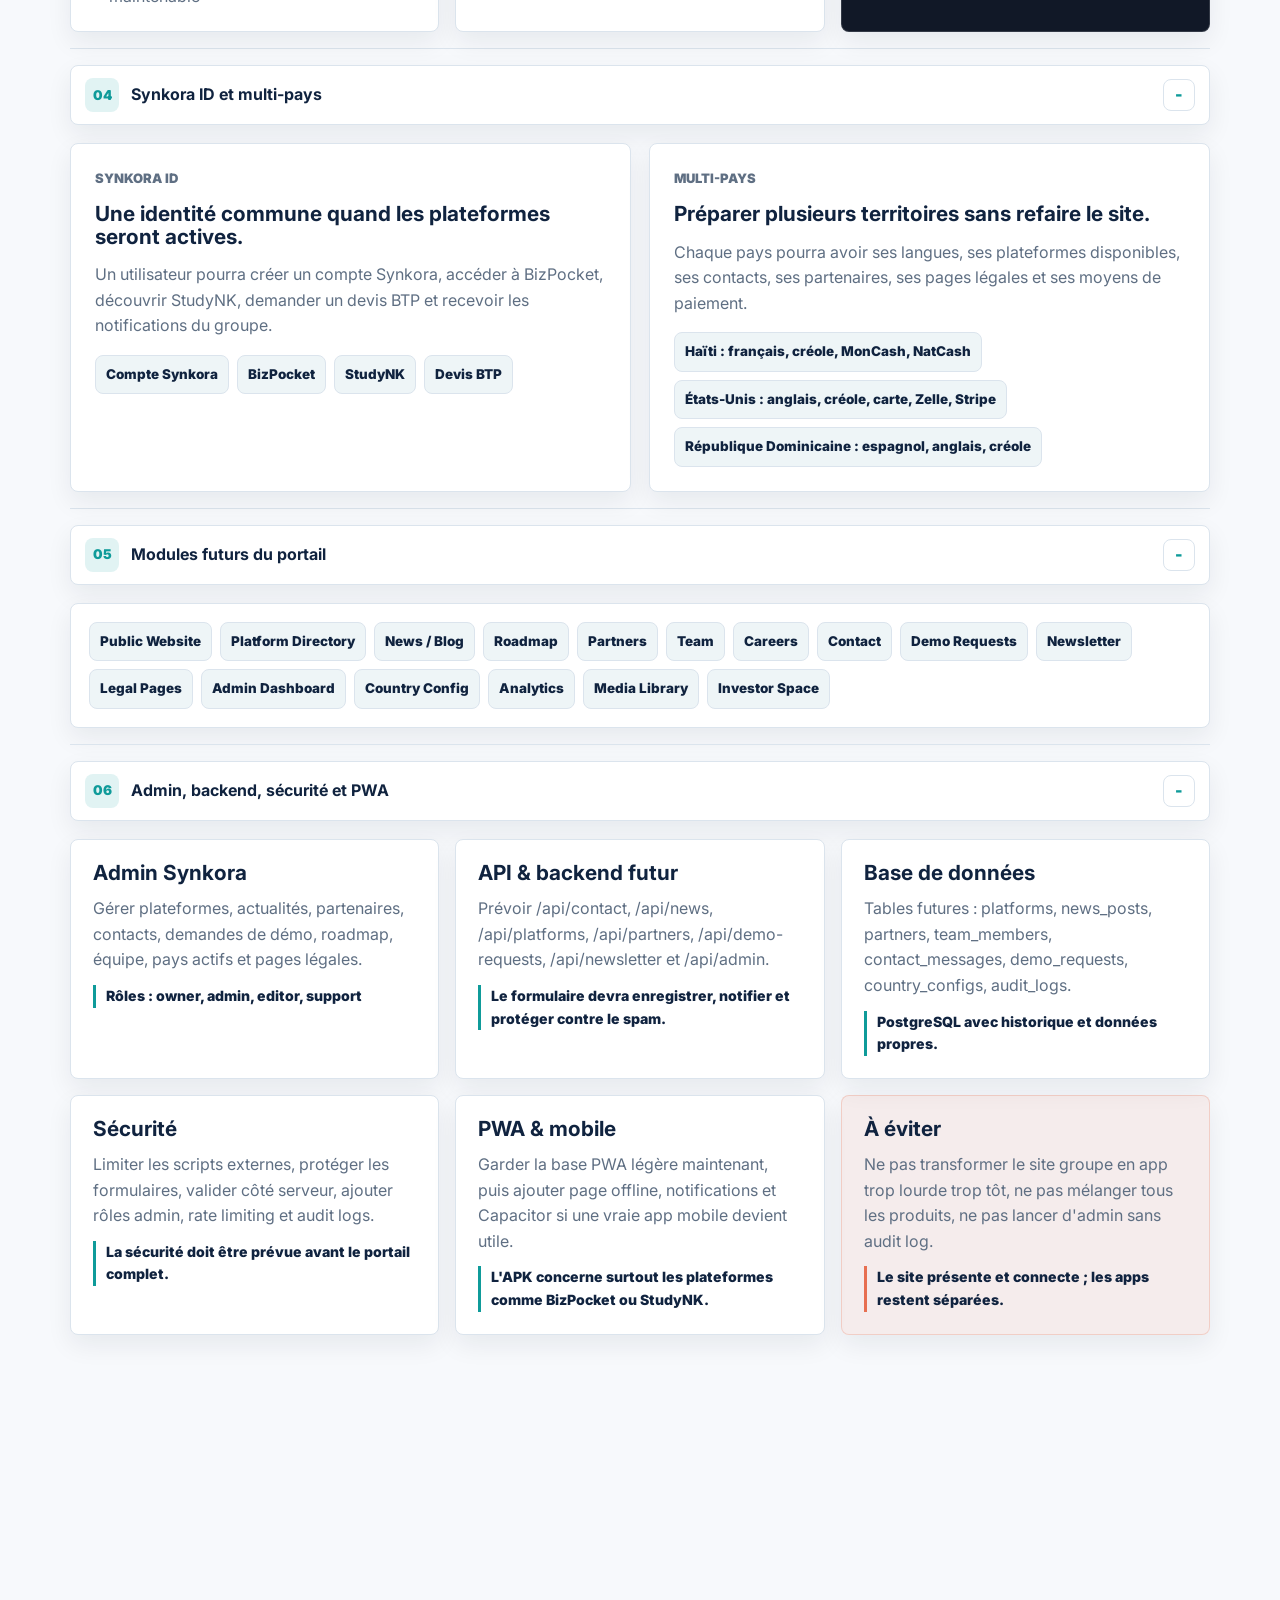
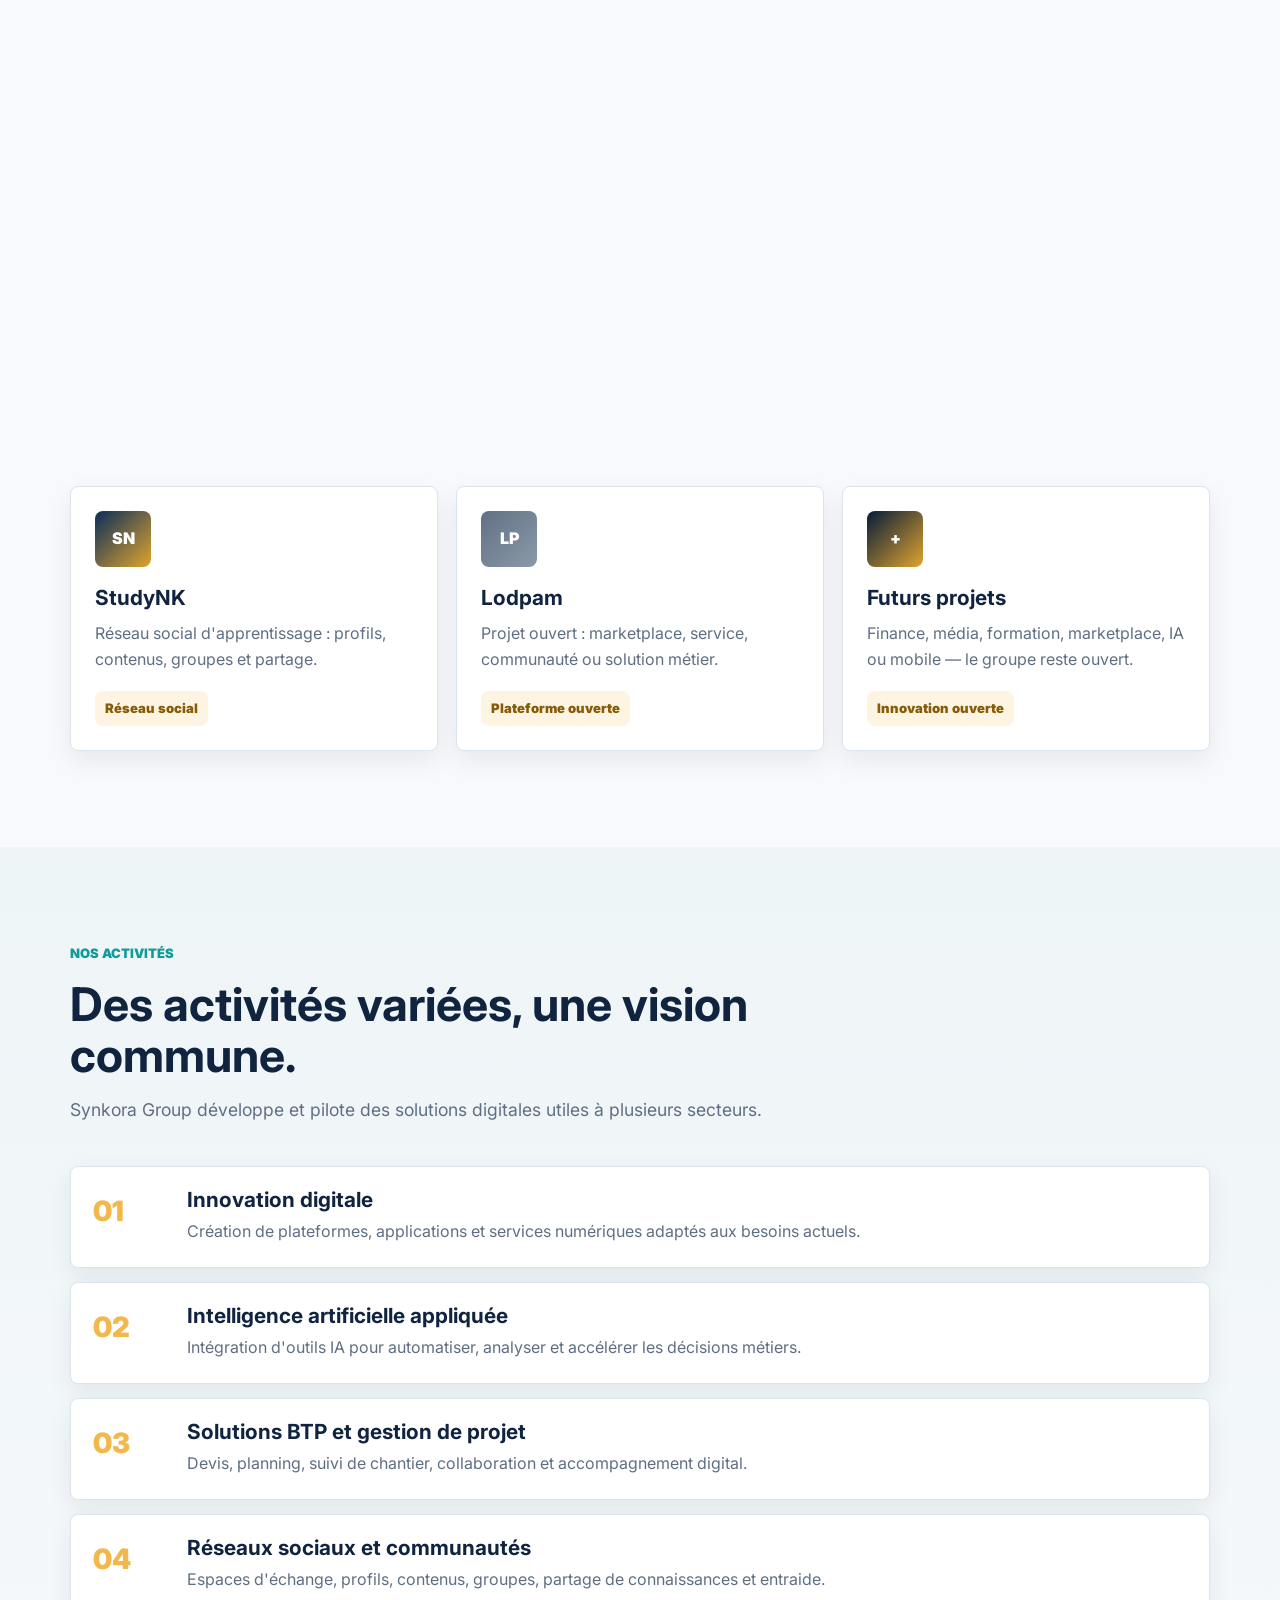
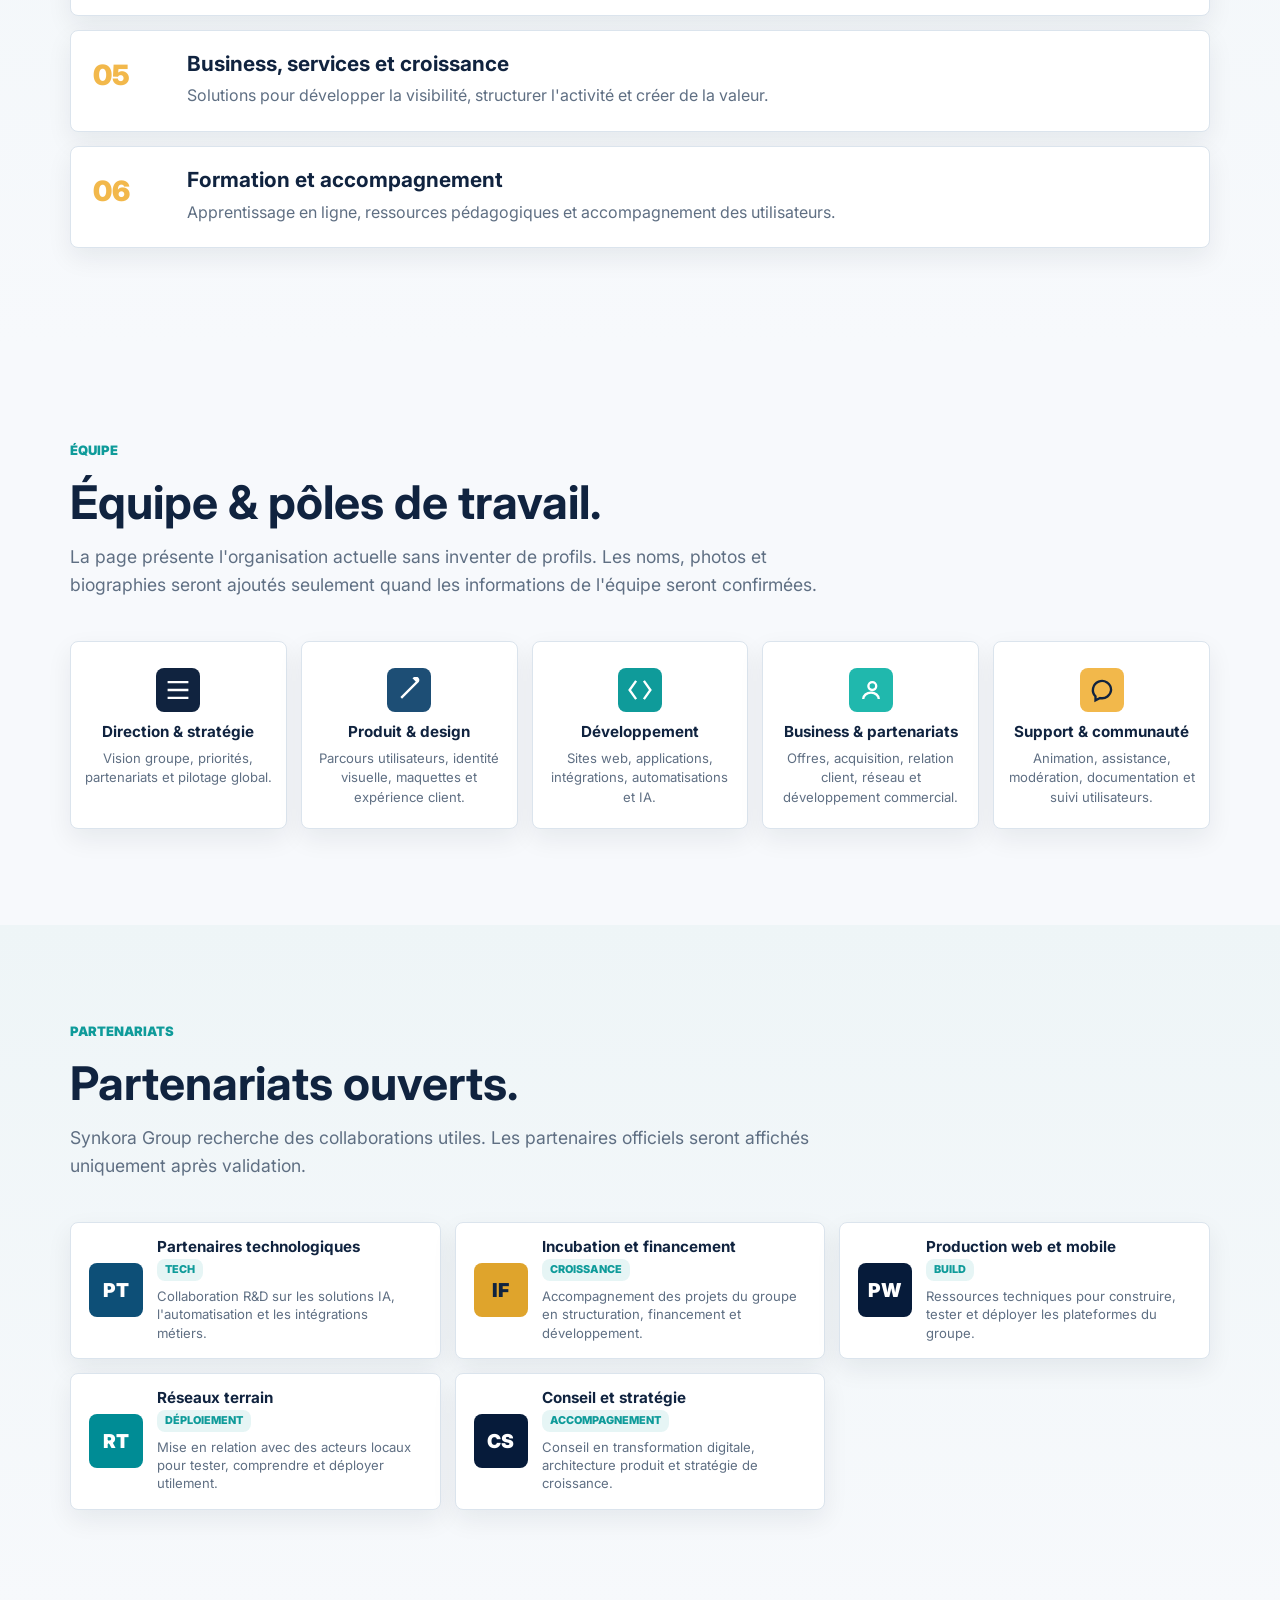
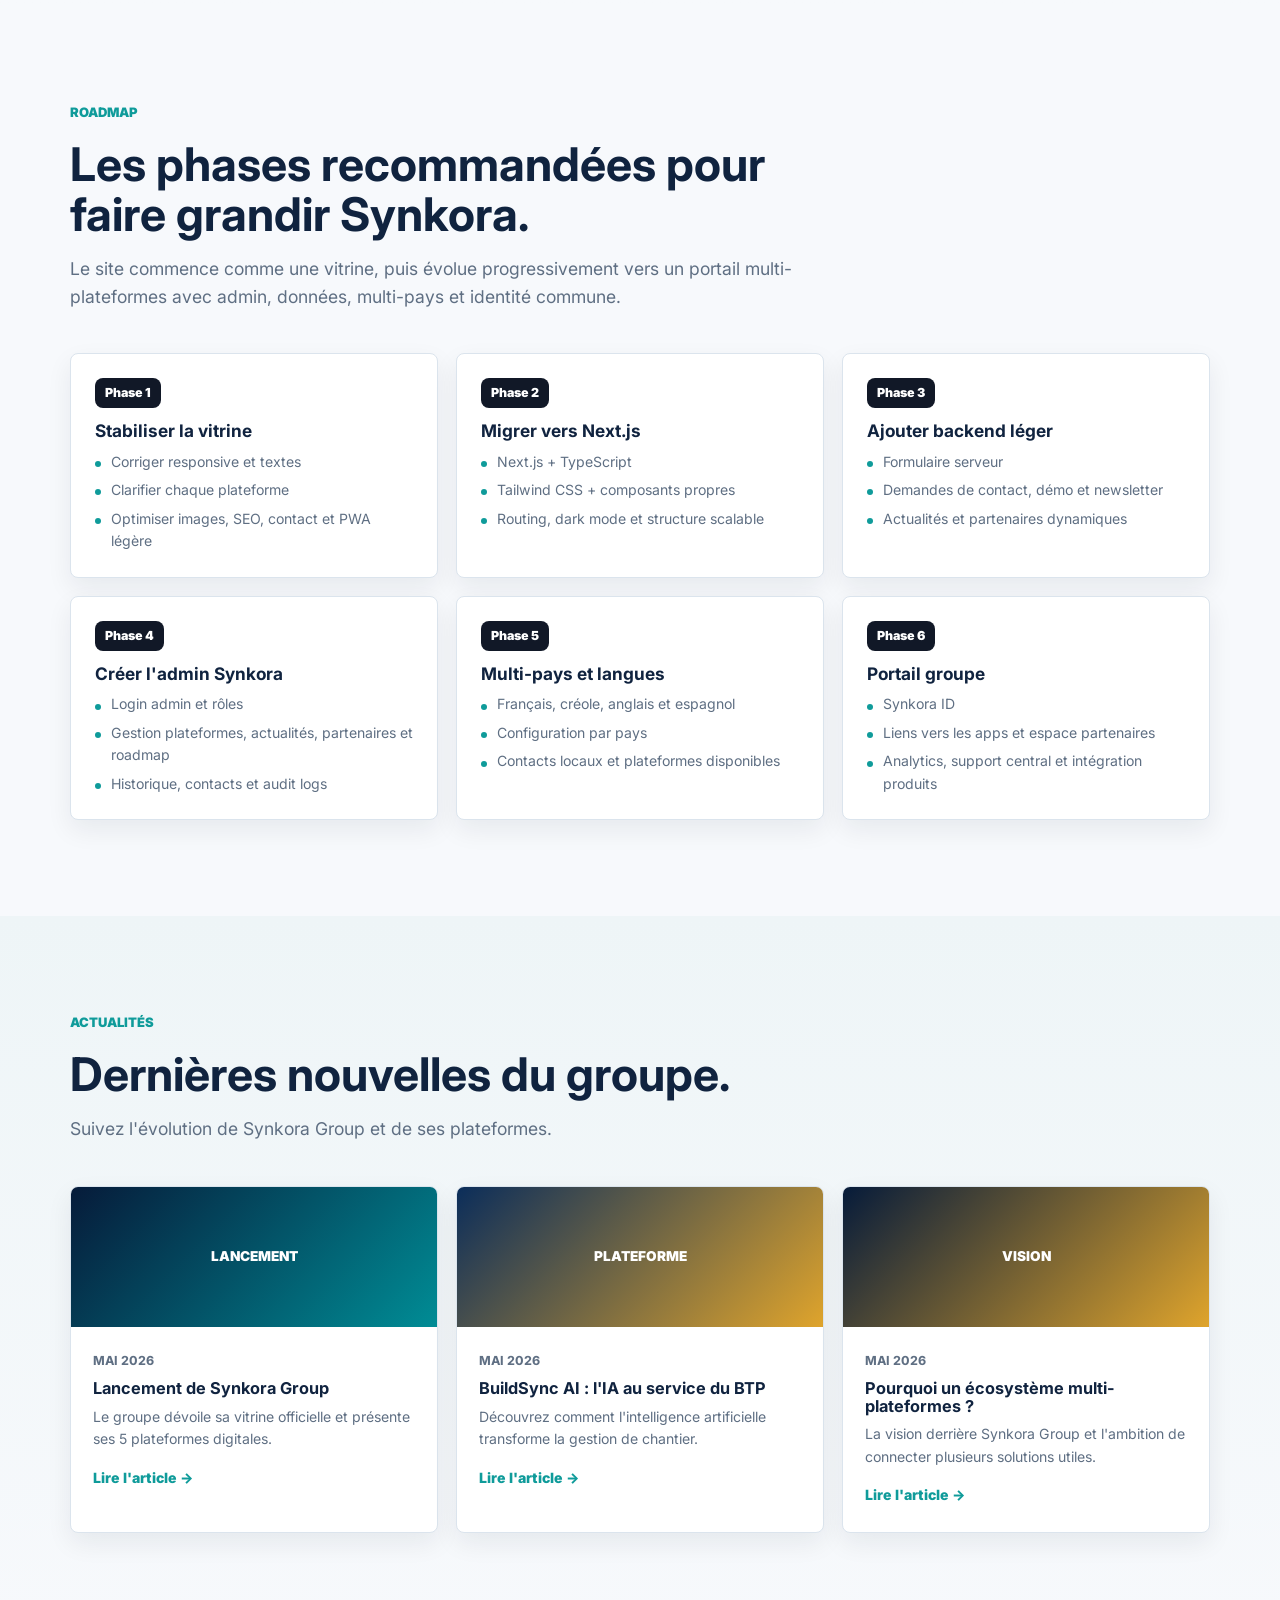
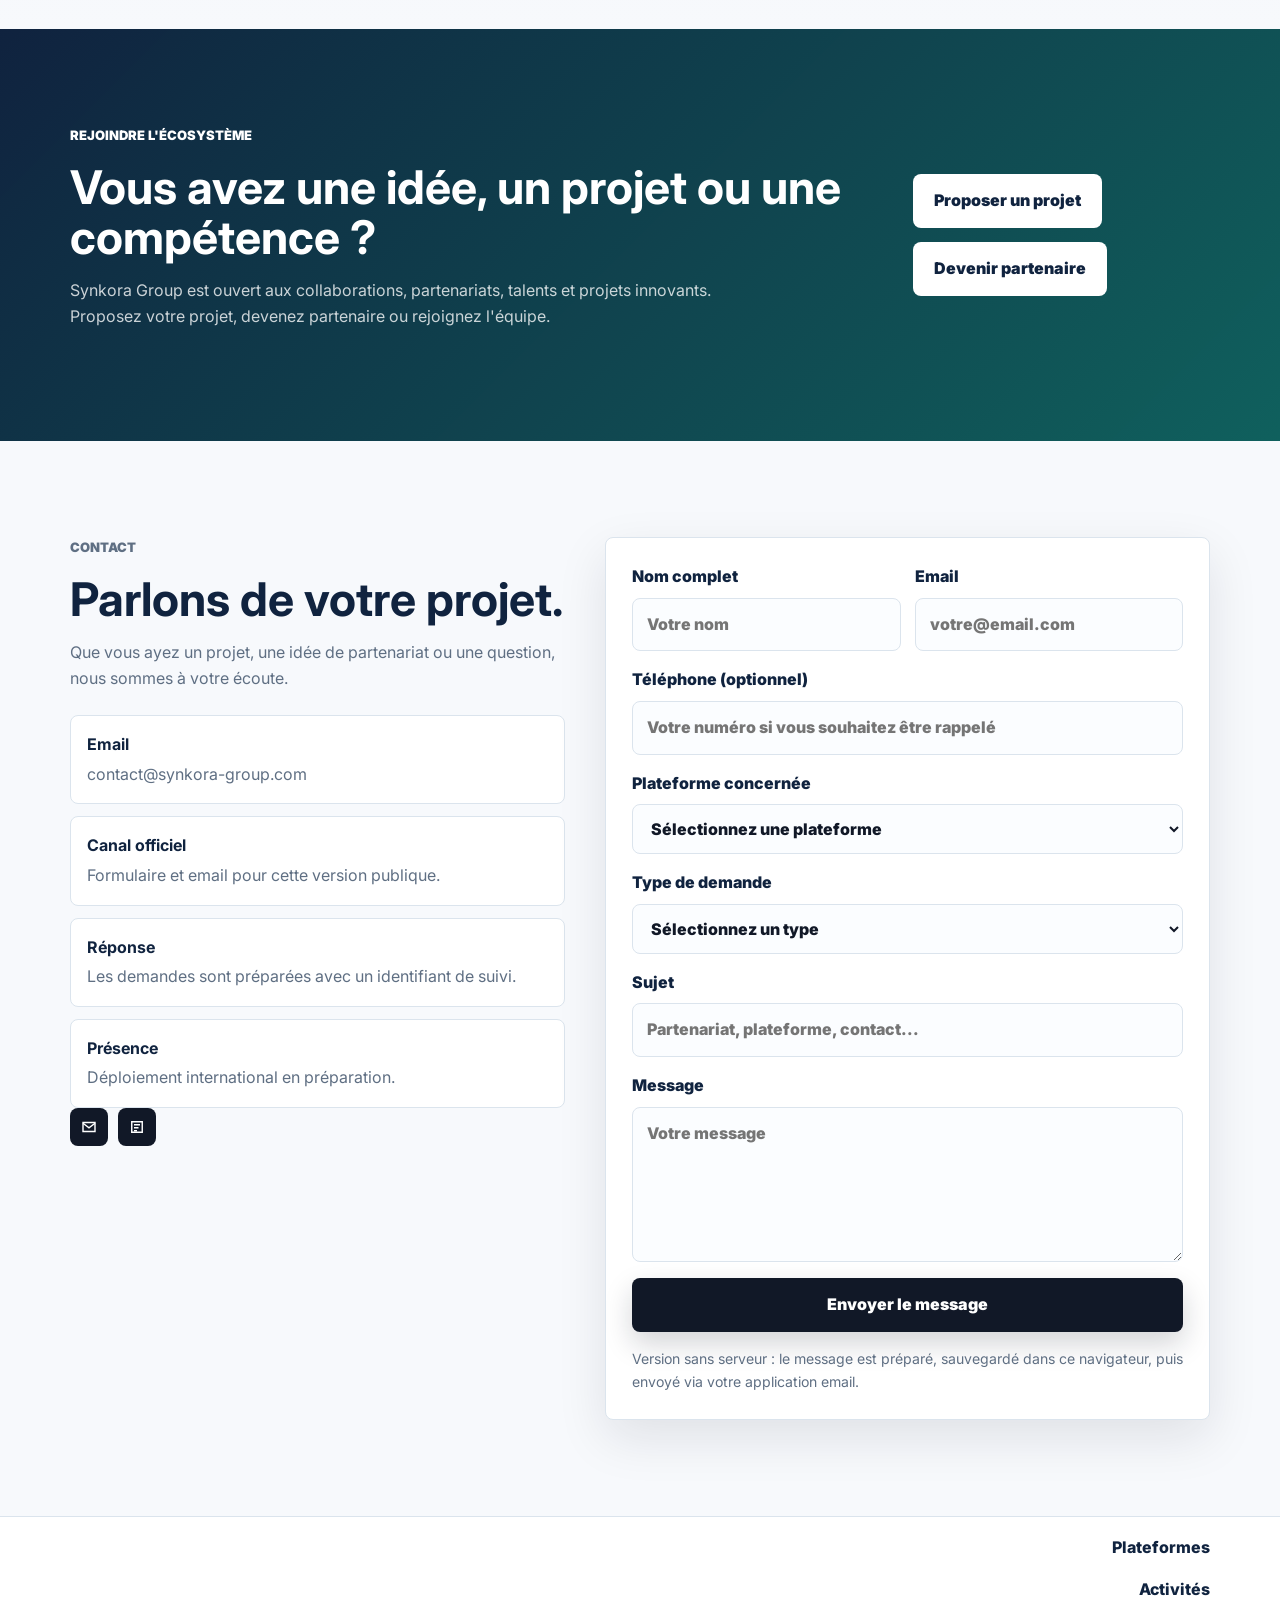
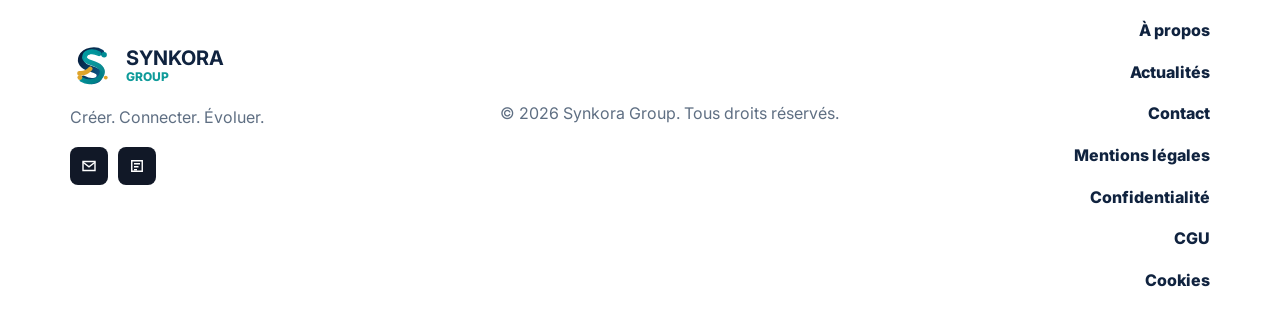
==== commit b5615039: "Restore team navigation label" ====
--- a/index.html
+++ b/index.html
@@ -61,7 +61,7 @@
       }
     })();
   </script>
-  <link rel="stylesheet" href="css/styles.css?v=20260611a" />
+  <link rel="stylesheet" href="css/styles.css?v=20260611c" />
 </head>
 <body>
   <a class="skip-link" href="#main">Aller au contenu</a>
@@ -78,7 +78,7 @@
           <a href="#ecosysteme">Plateformes</a>
           <a href="#activites">Activités</a>
           <a href="#architecture">Direction</a>
-          <a href="#equipes">Pôles</a>
+          <a href="#equipes">Équipe</a>
           <a href="pages/apropos.html">À propos</a>
           <a href="#contact">Contact</a>
         </nav>
@@ -484,13 +484,13 @@
       </div>
     </section>
 
-    <!-- PÔLES -->
+    <!-- ÉQUIPE & PÔLES -->
     <section id="equipes" class="section">
       <div class="container">
         <div class="section-heading reveal">
-          <p class="eyebrow">Organisation</p>
-          <h2>Des pôles clairs, sans profils inventés.</h2>
-          <p>L'équipe publique sera présentée avec noms et photos seulement quand les informations seront confirmées. Pour l'instant, Synkora Group présente ses pôles de travail.</p>
+          <p class="eyebrow">Équipe</p>
+          <h2>Équipe & pôles de travail.</h2>
+          <p>La page présente l'organisation actuelle sans inventer de profils. Les noms, photos et biographies seront ajoutés seulement quand les informations de l'équipe seront confirmées.</p>
         </div>
 
         <div class="poles-grid">
@@ -786,6 +786,6 @@
     </div>
   </footer>
 
-  <script src="js/app.js?v=20260611a"></script>
+  <script src="js/app.js?v=20260611c"></script>
 </body>
 </html>
--- a/css/styles.css
+++ b/css/styles.css
@@ -523,16 +523,6 @@
   color: var(--slate);
   max-width: 440px;
 }
-
-.orbit { position: relative; width: min(390px, 100%); aspect-ratio: 1; margin: 0 auto 26px; display: grid; place-items: center; }
-.orbit::before, .orbit::after { content: ""; position: absolute; inset: 20px; border: 1.5px solid rgba(15,155,154,.28); border-radius: 50%; }
-.orbit::after { inset: 58px; border-color: rgba(242,184,75,.36); transform: rotate(20deg); }
-.orbit img { width: 180px; z-index: 2; filter: drop-shadow(0 16px 24px rgba(17,24,39,.10)); }
-.node { position: absolute; display: grid; place-items: center; z-index: 3; width: 74px; height: 74px; border-radius: 50%; background: var(--surface); border: 1px solid var(--line); box-shadow: var(--shadow-soft); color: var(--navy); font-weight: 900; }
-.node-1 { top: 10px; right: 54px; color: var(--teal); }
-.node-2 { right: 4px; bottom: 100px; color: var(--gold); }
-.node-3 { left: 4px; bottom: 95px; }
-.node-4 { left: 48px; top: 28px; }
 
 /* Homepage proof stats and product direction cards. */
 .stats {
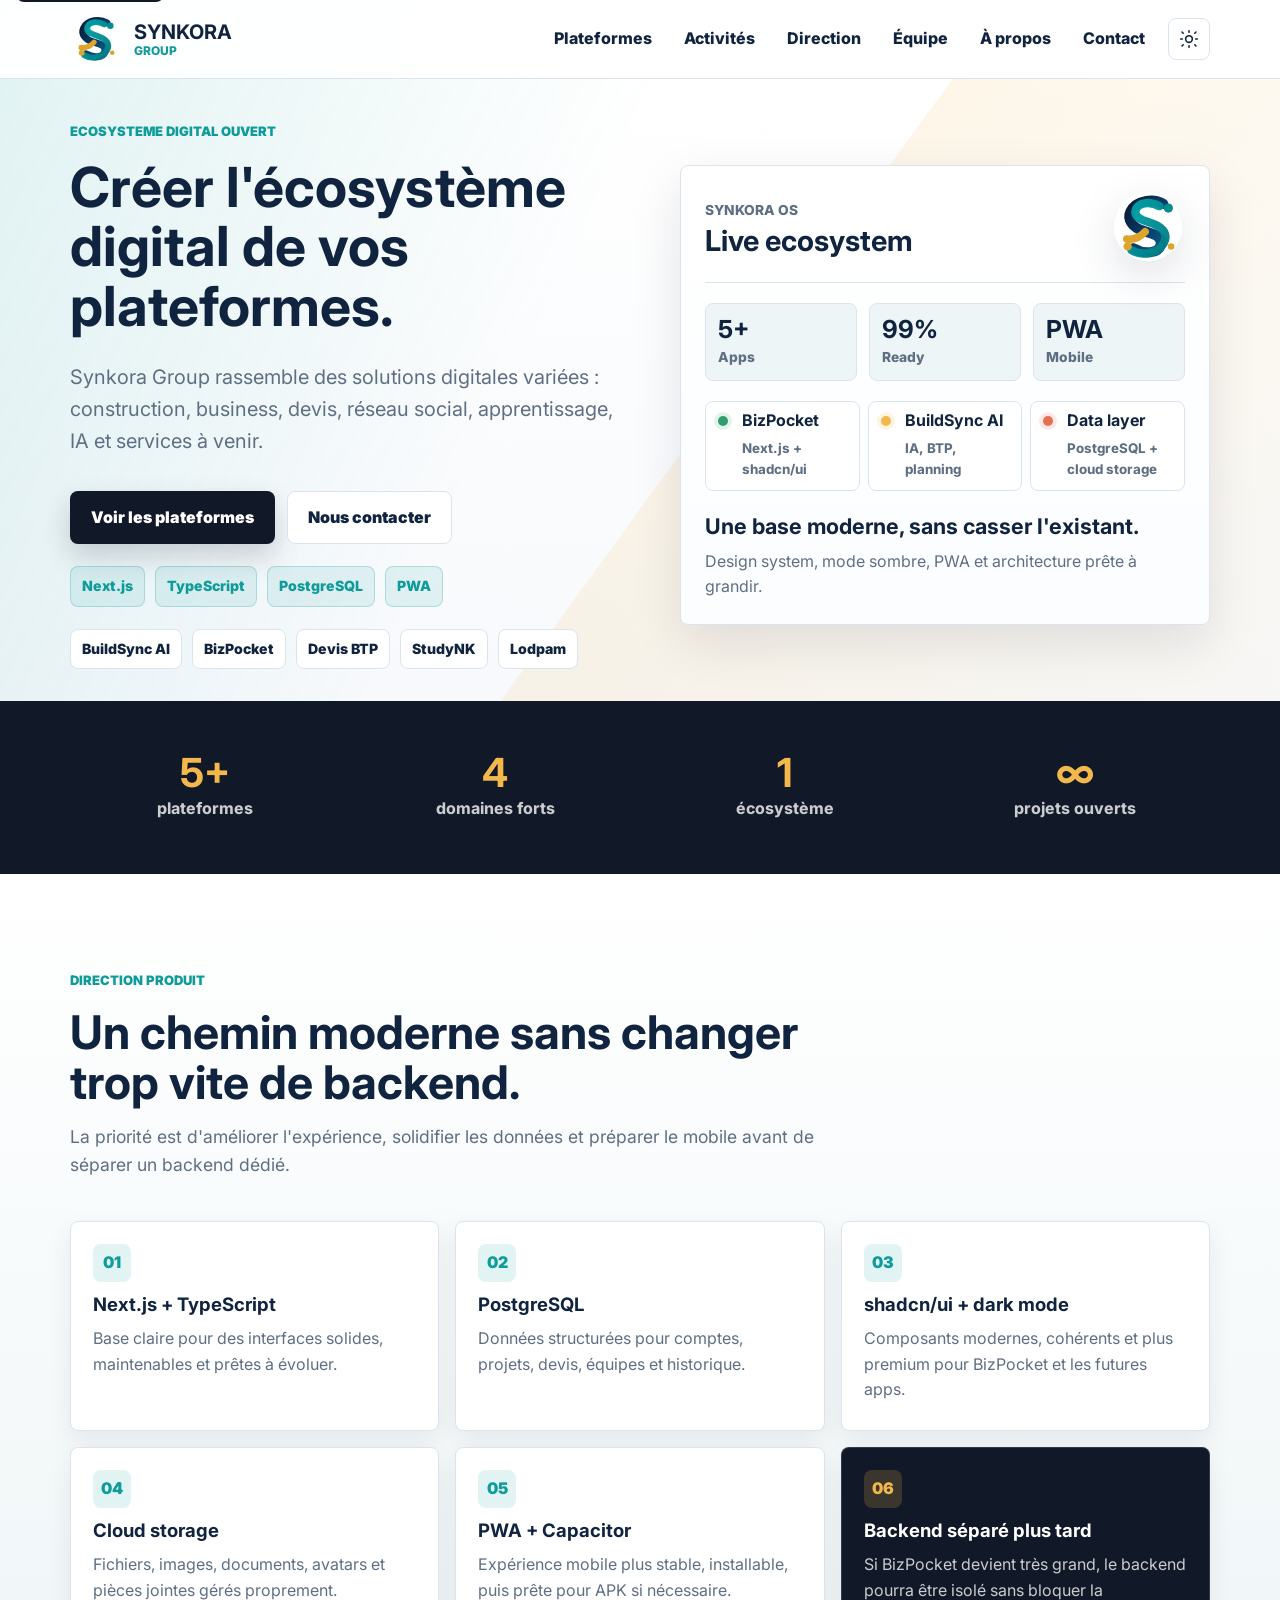
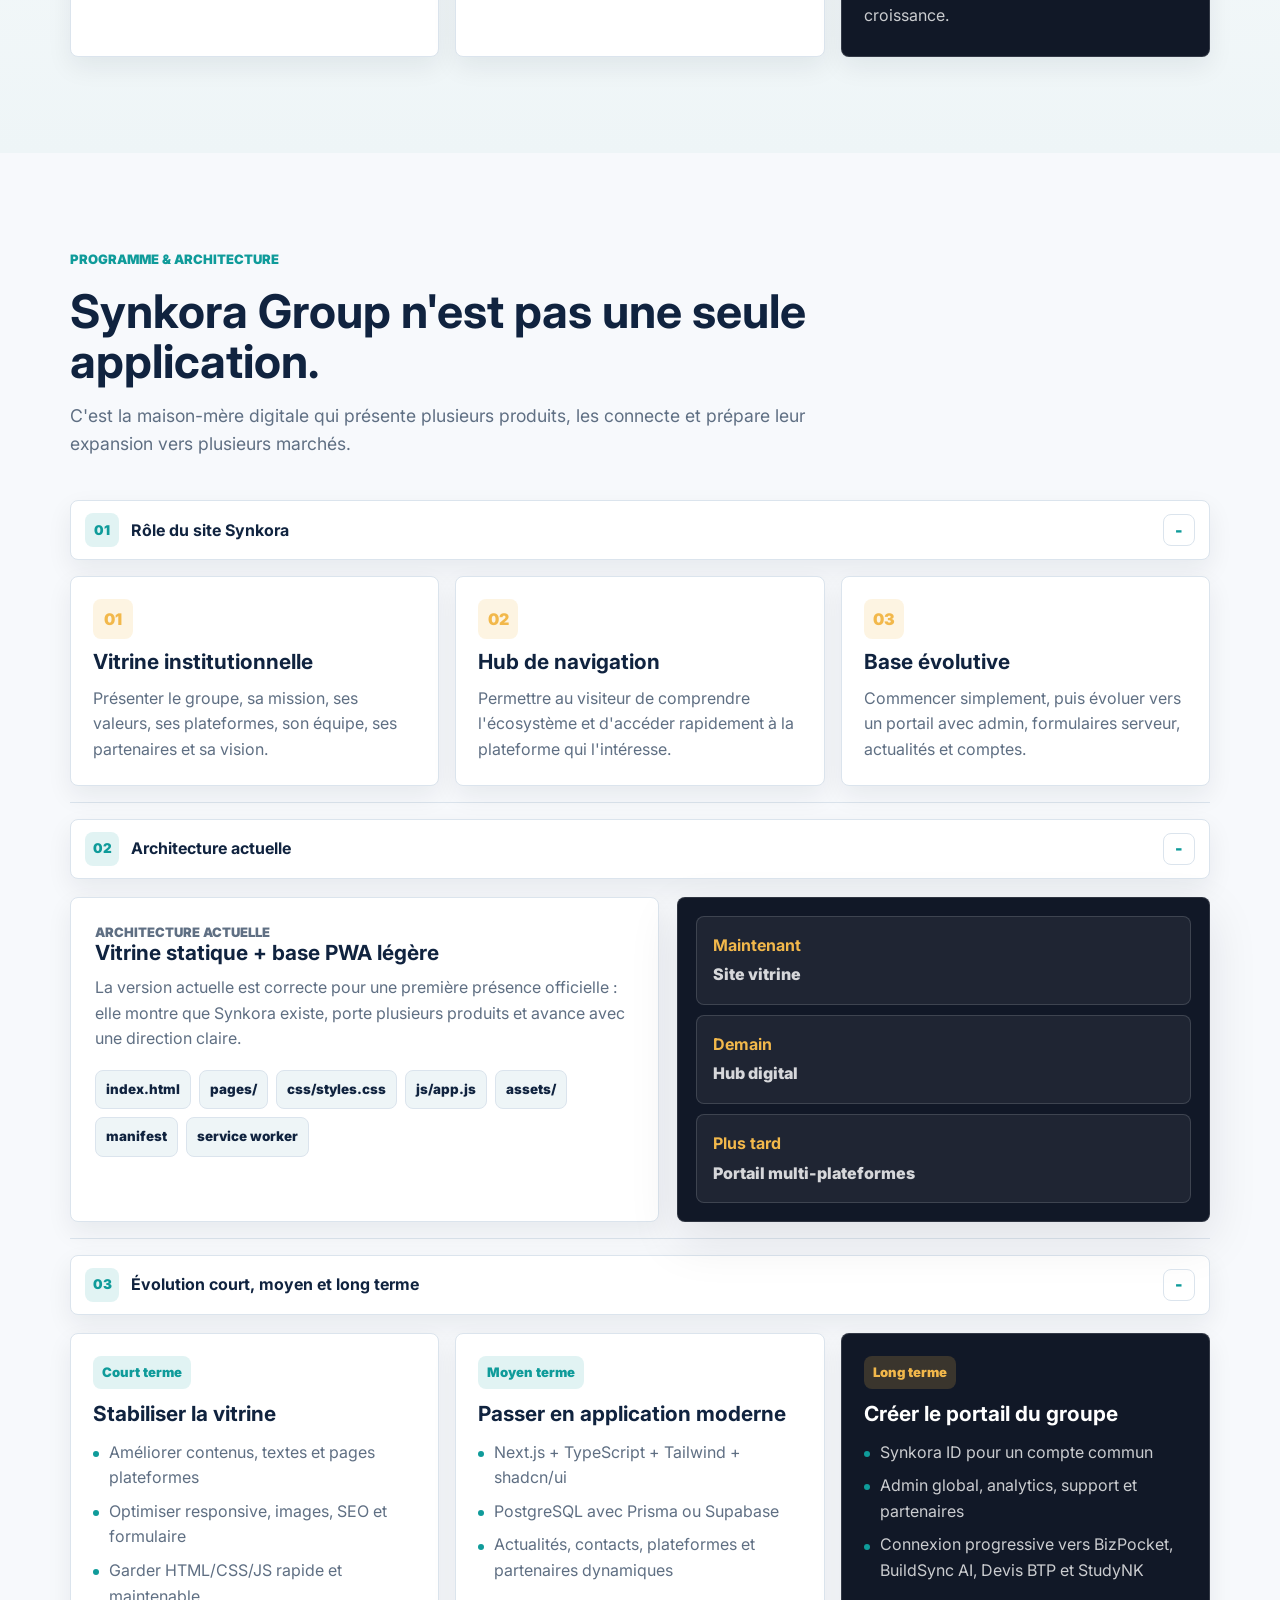
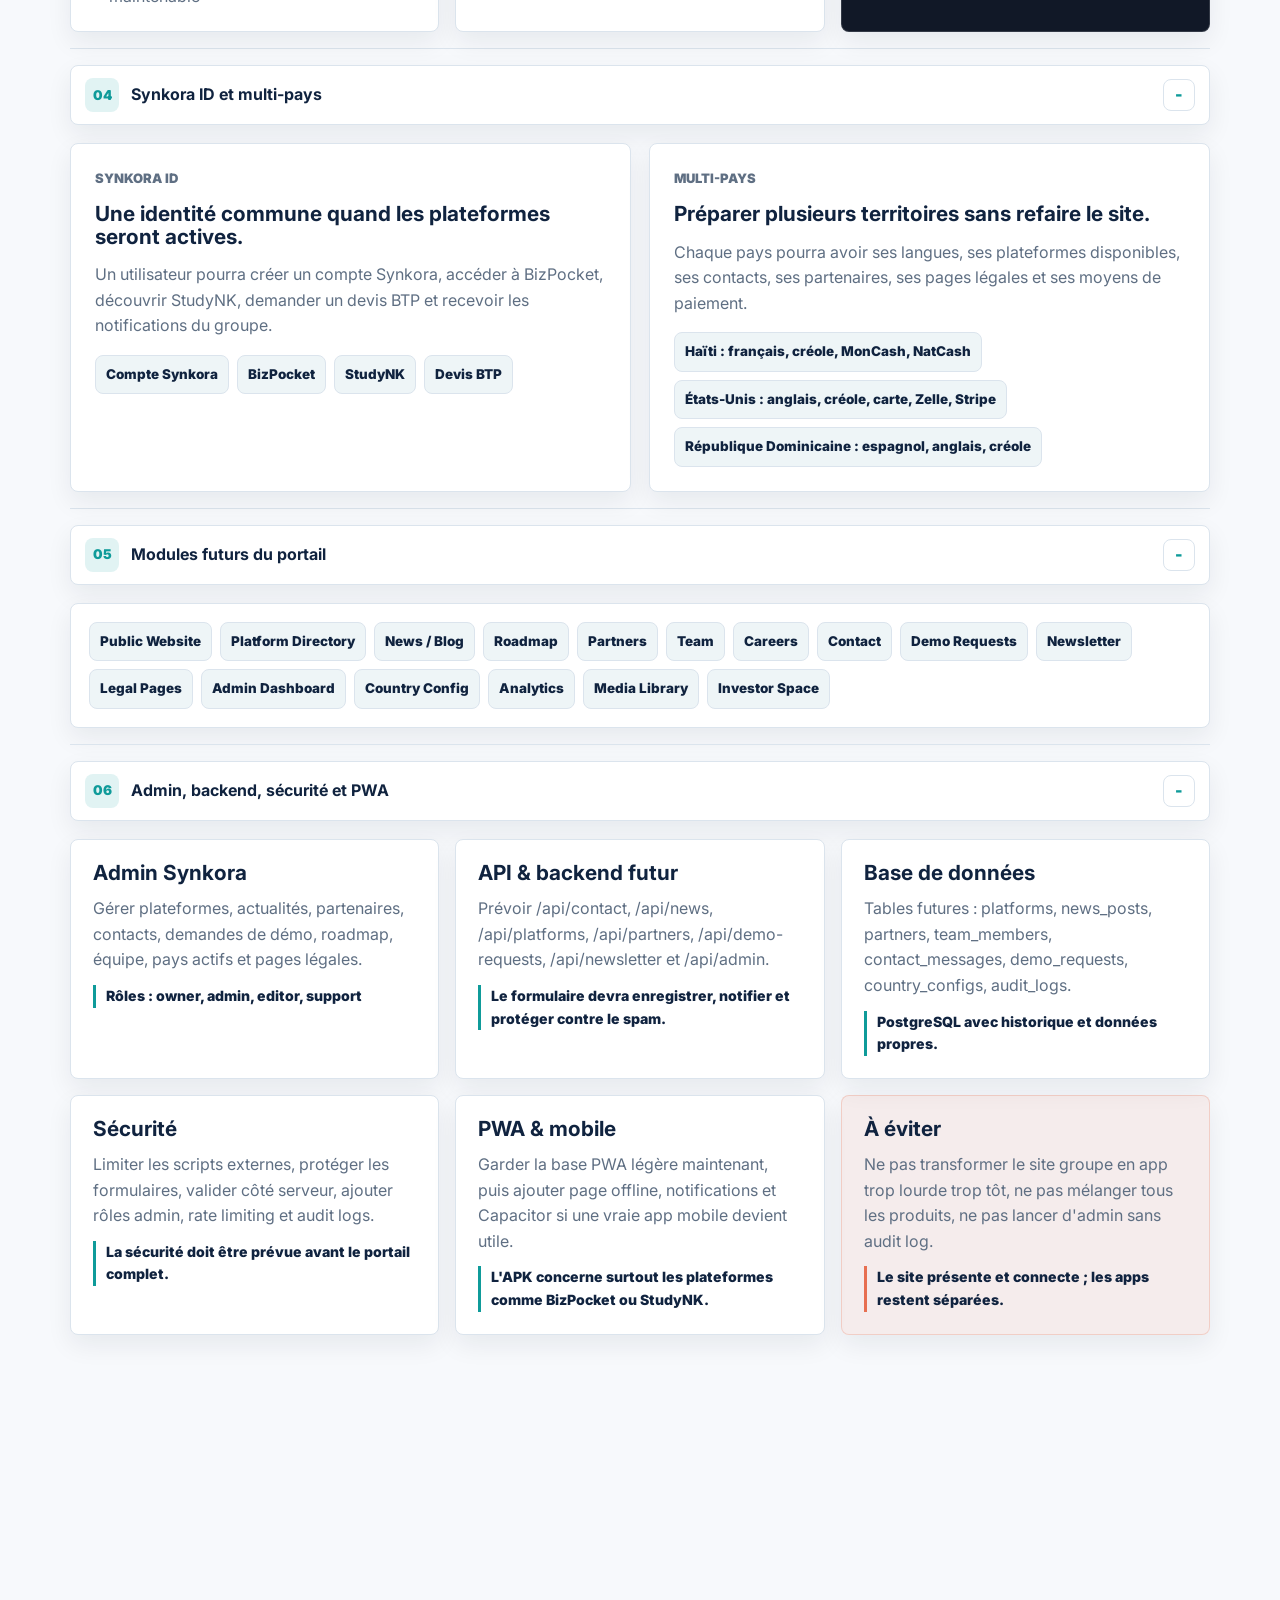
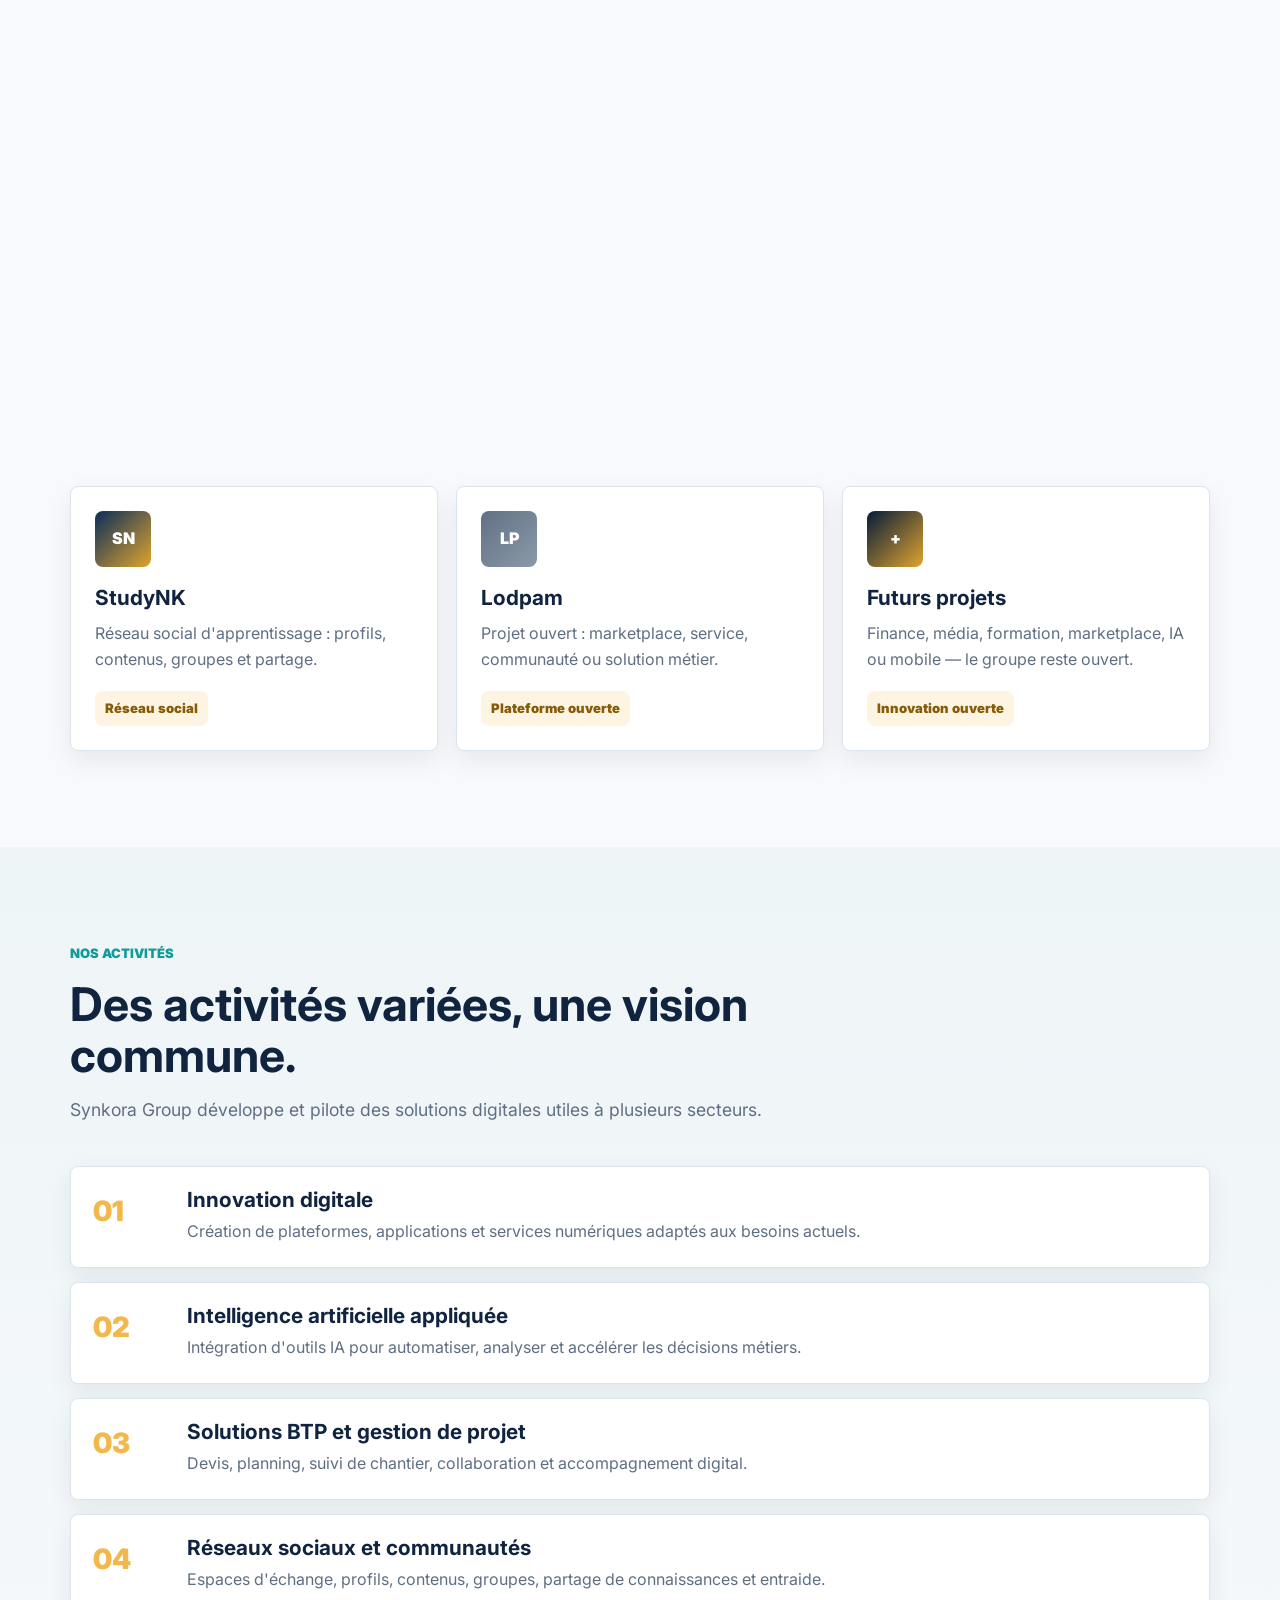
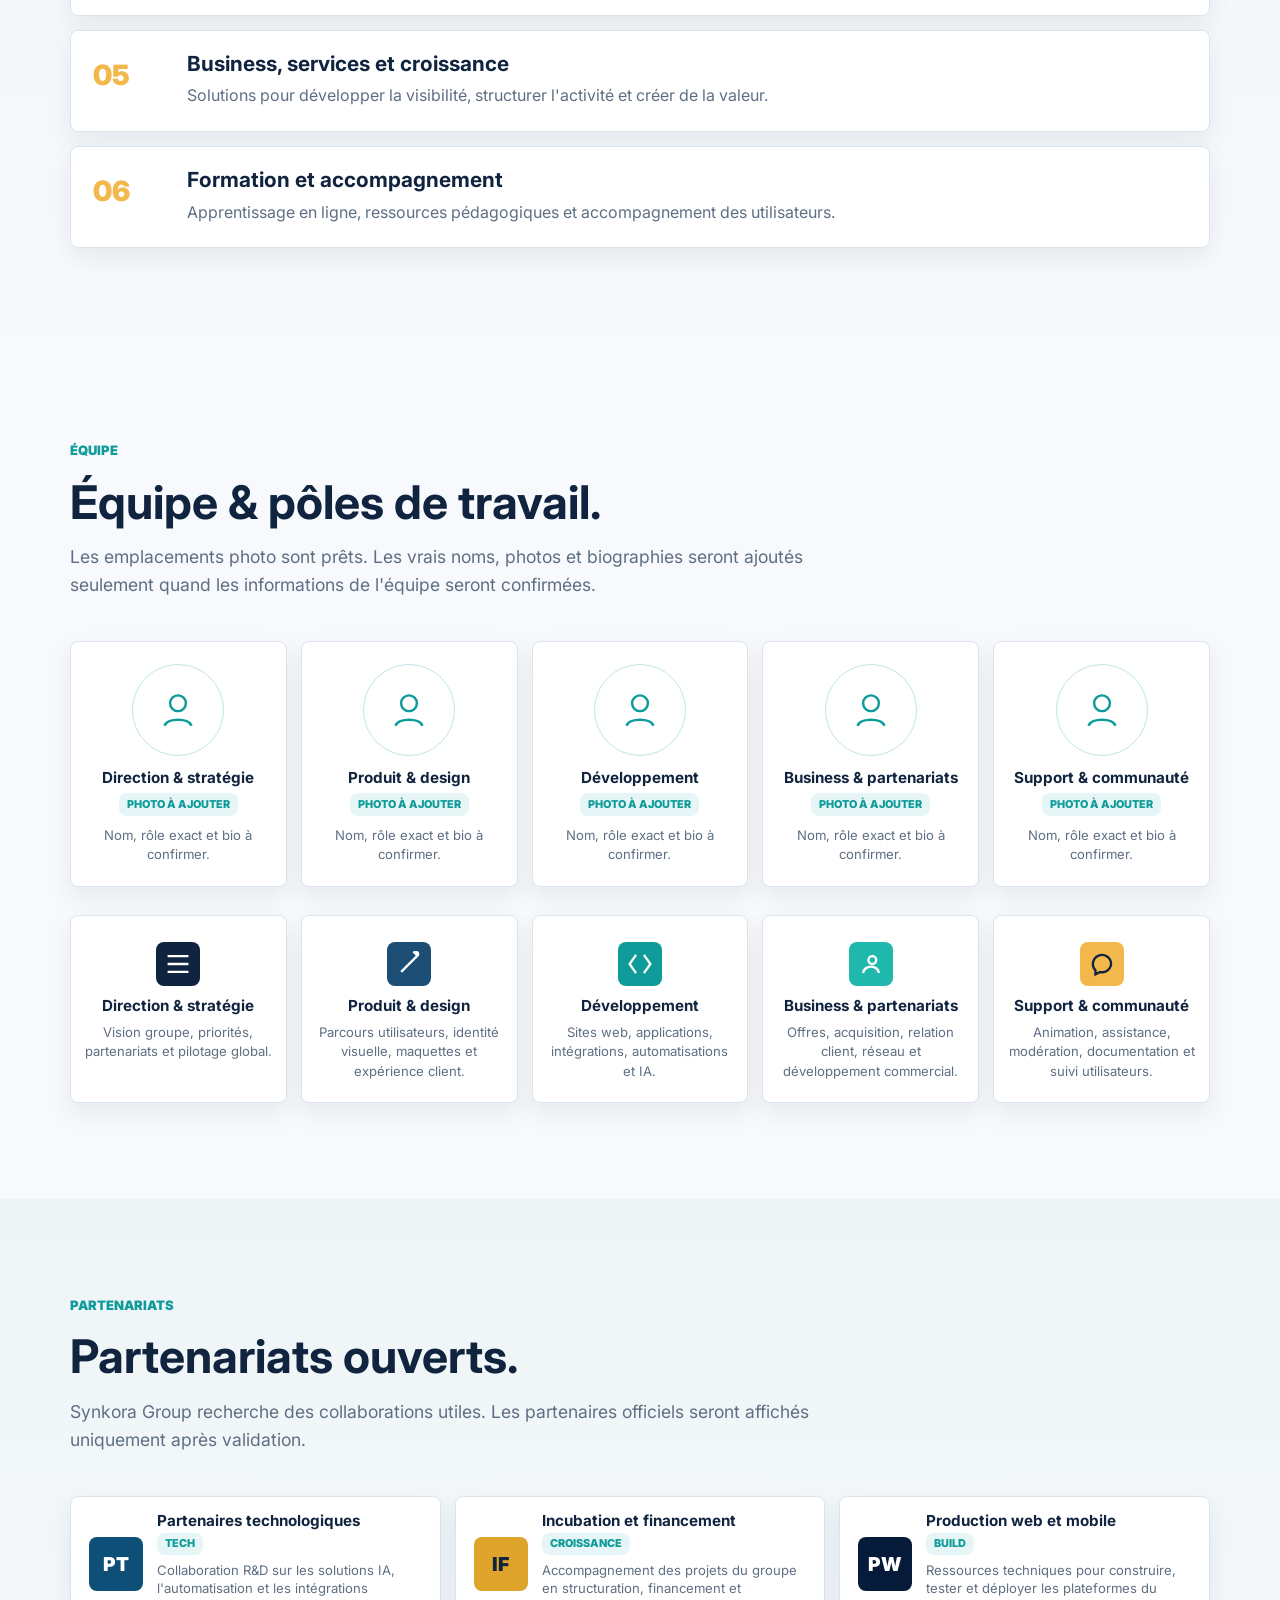
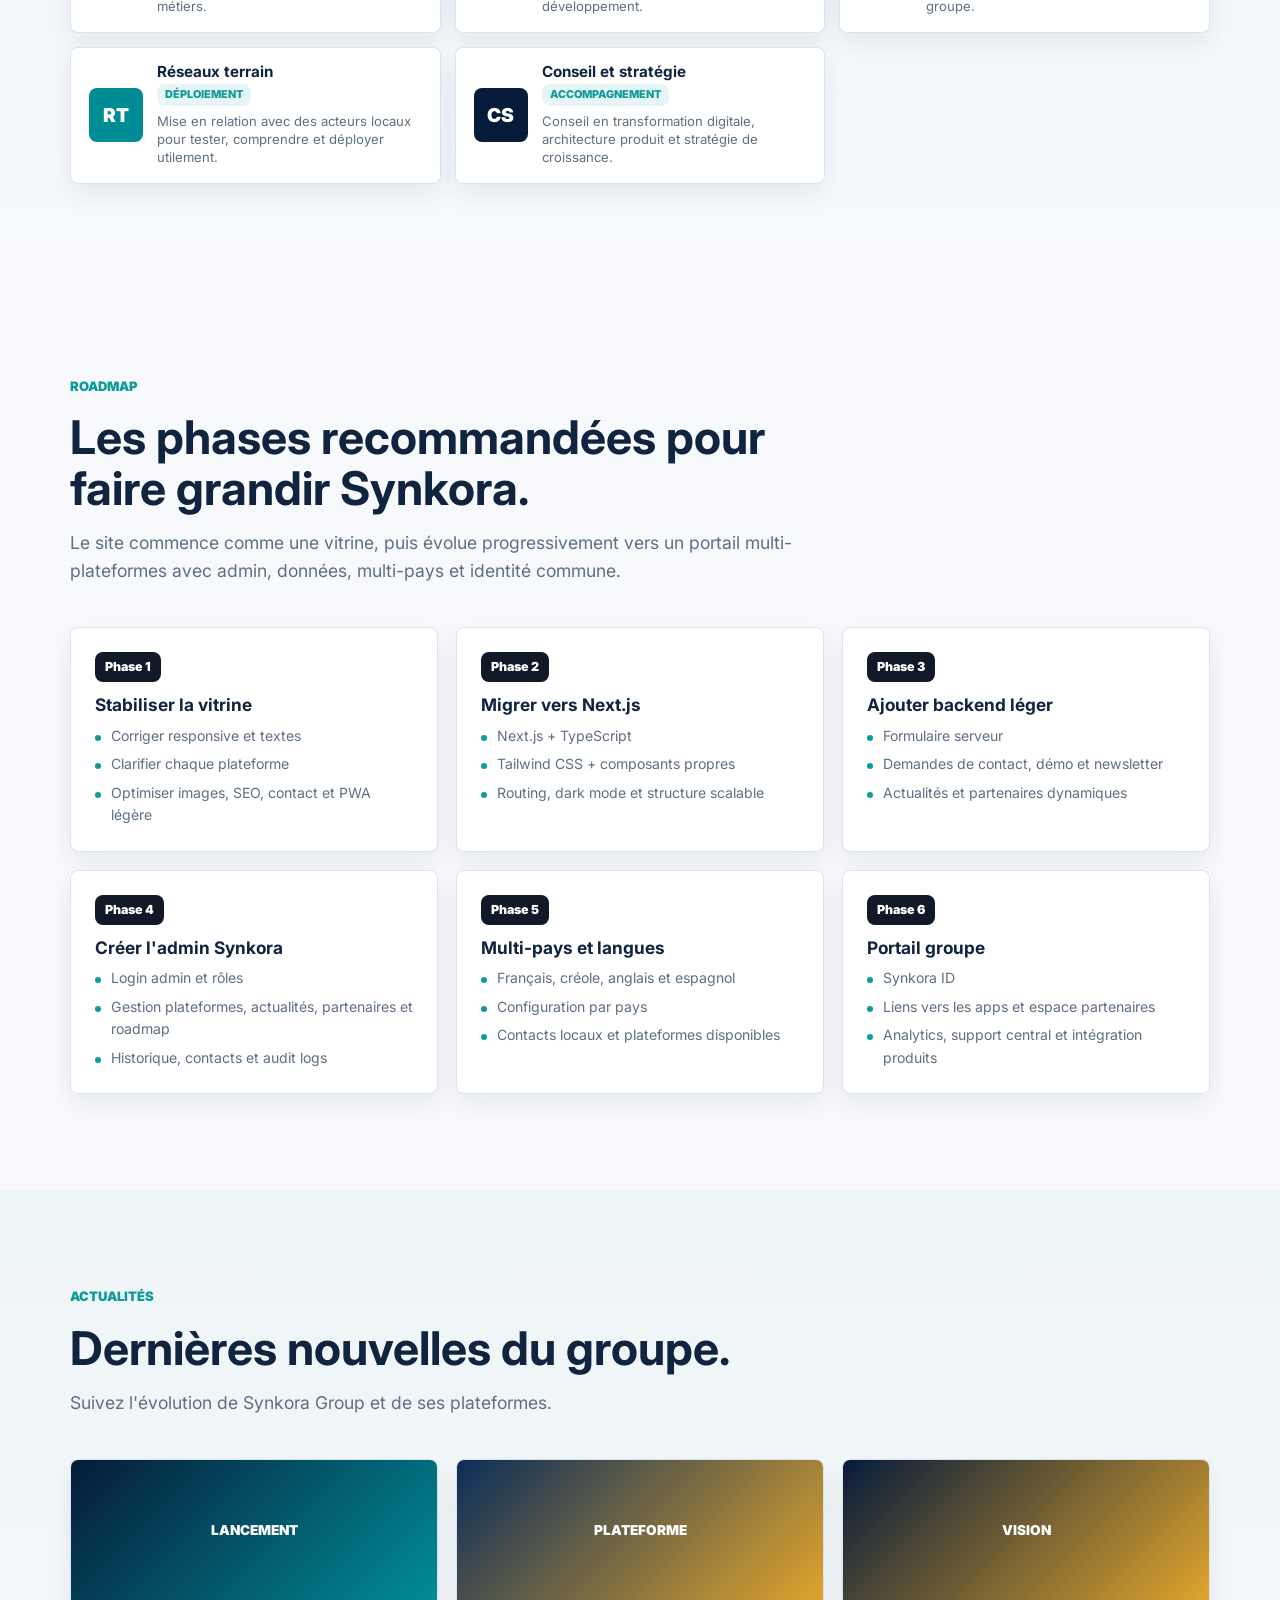
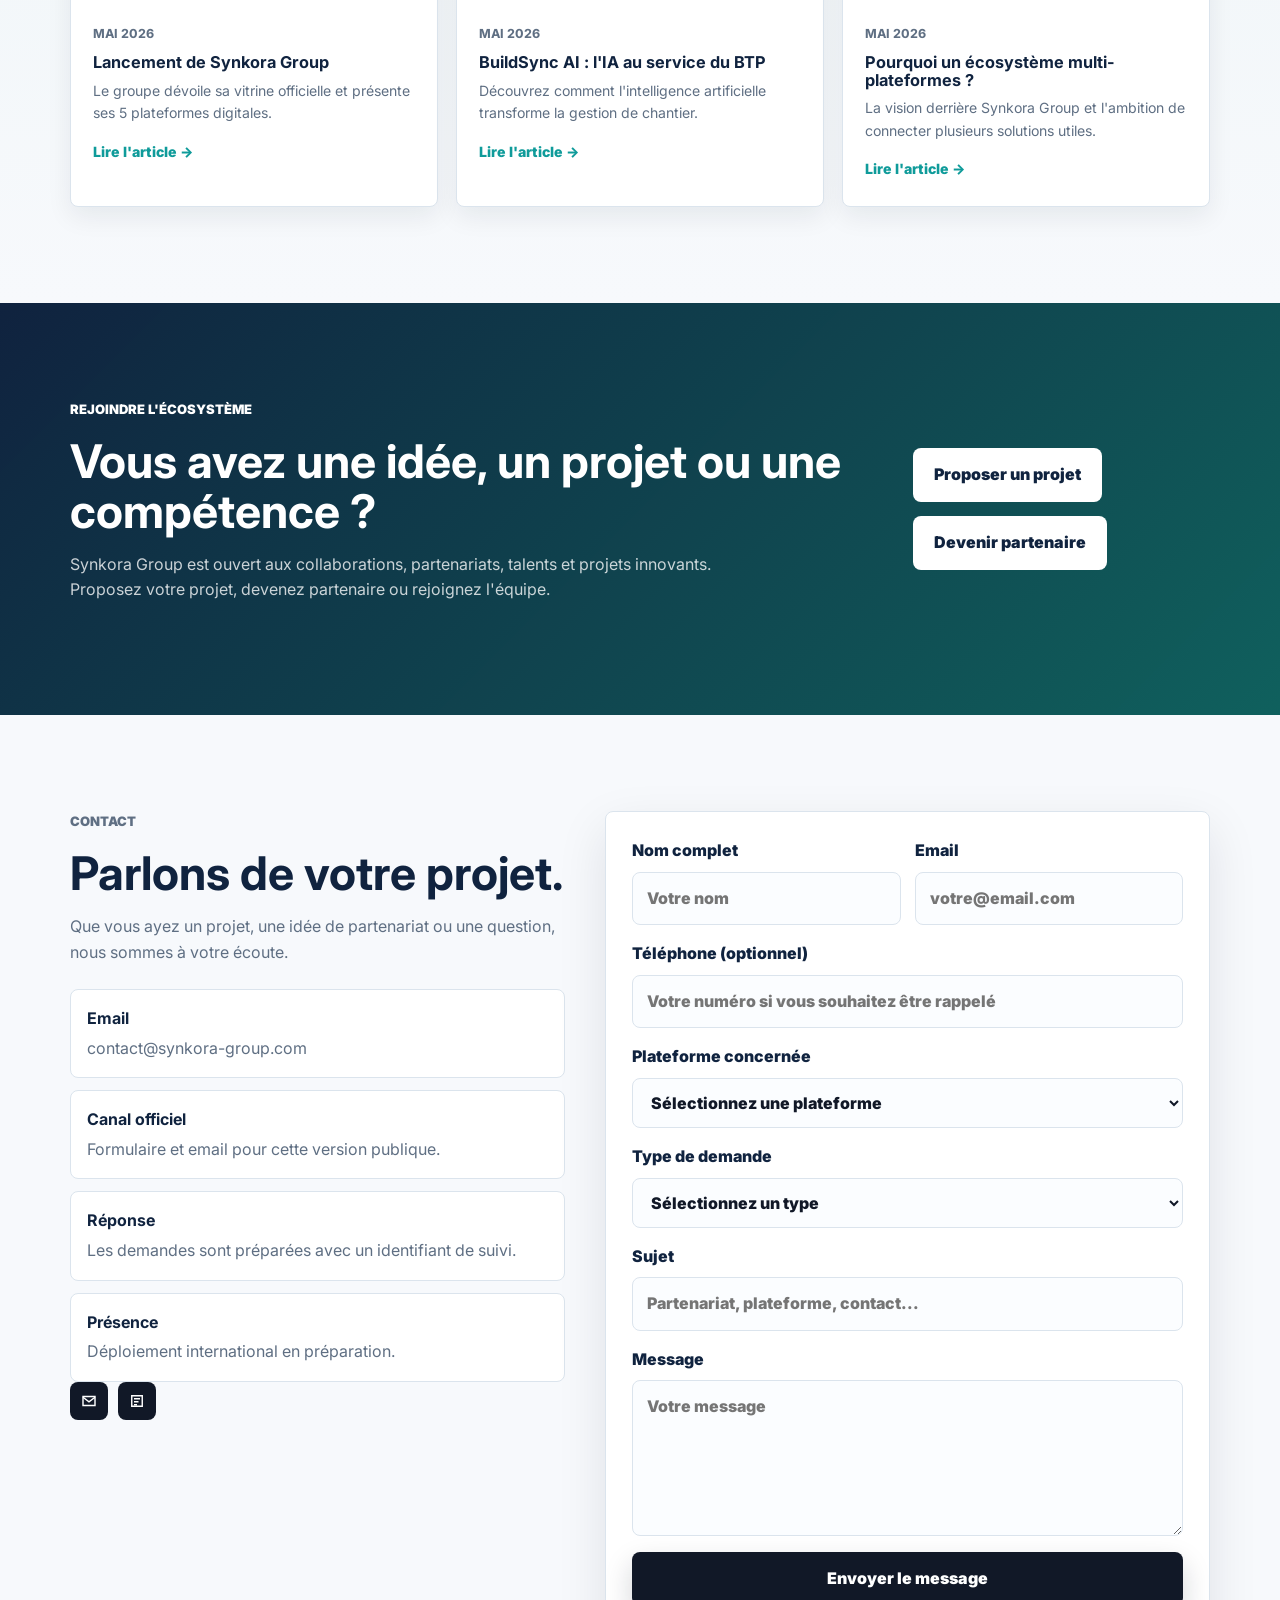
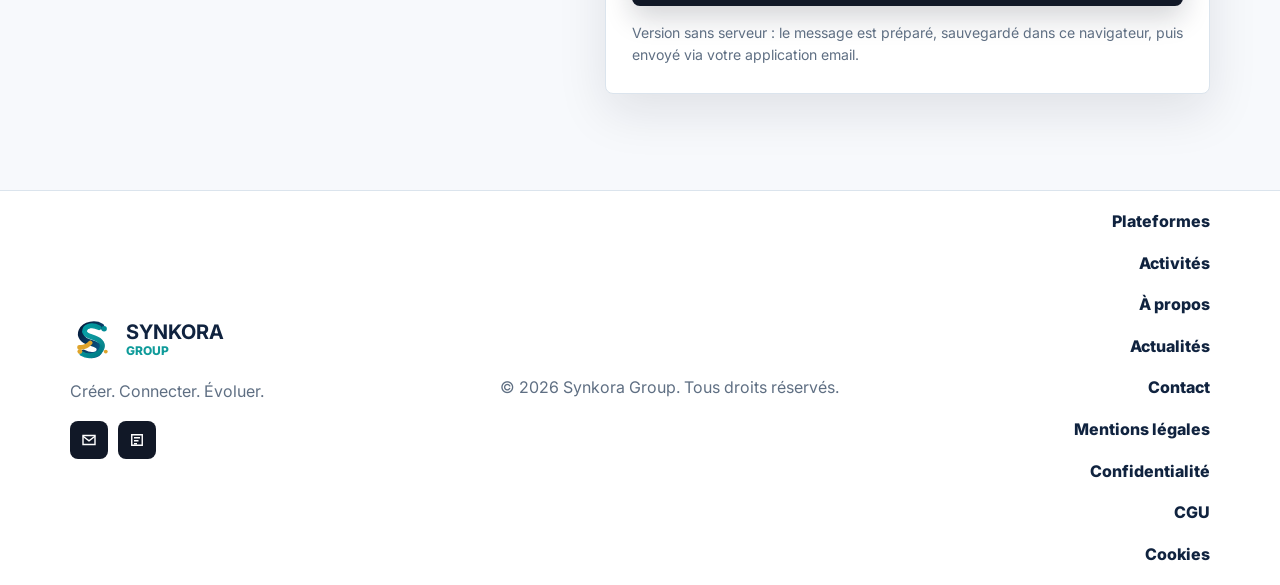
==== commit a2f0b6ec: "Add team photo placeholders" ====
--- a/index.html
+++ b/index.html
@@ -61,7 +61,7 @@
       }
     })();
   </script>
-  <link rel="stylesheet" href="css/styles.css?v=20260611c" />
+  <link rel="stylesheet" href="css/styles.css?v=20260611d" />
 </head>
 <body>
   <a class="skip-link" href="#main">Aller au contenu</a>
@@ -490,7 +490,65 @@
         <div class="section-heading reveal">
           <p class="eyebrow">Équipe</p>
           <h2>Équipe & pôles de travail.</h2>
-          <p>La page présente l'organisation actuelle sans inventer de profils. Les noms, photos et biographies seront ajoutés seulement quand les informations de l'équipe seront confirmées.</p>
+          <p>Les emplacements photo sont prêts. Les vrais noms, photos et biographies seront ajoutés seulement quand les informations de l'équipe seront confirmées.</p>
+        </div>
+
+        <div class="team-grid" aria-label="Emplacements photo de l'équipe">
+          <article class="team-card reveal">
+            <div class="team-photo" aria-hidden="true">
+              <svg viewBox="0 0 48 48" fill="none" stroke="currentColor" stroke-width="2.2">
+                <circle cx="24" cy="18" r="7" />
+                <path d="M12 38c2.4-7.2 21.6-7.2 24 0" />
+              </svg>
+            </div>
+            <h3>Direction & stratégie</h3>
+            <span class="team-role">Photo à ajouter</span>
+            <p>Nom, rôle exact et bio à confirmer.</p>
+          </article>
+          <article class="team-card reveal">
+            <div class="team-photo" aria-hidden="true">
+              <svg viewBox="0 0 48 48" fill="none" stroke="currentColor" stroke-width="2.2">
+                <circle cx="24" cy="18" r="7" />
+                <path d="M12 38c2.4-7.2 21.6-7.2 24 0" />
+              </svg>
+            </div>
+            <h3>Produit & design</h3>
+            <span class="team-role">Photo à ajouter</span>
+            <p>Nom, rôle exact et bio à confirmer.</p>
+          </article>
+          <article class="team-card reveal">
+            <div class="team-photo" aria-hidden="true">
+              <svg viewBox="0 0 48 48" fill="none" stroke="currentColor" stroke-width="2.2">
+                <circle cx="24" cy="18" r="7" />
+                <path d="M12 38c2.4-7.2 21.6-7.2 24 0" />
+              </svg>
+            </div>
+            <h3>Développement</h3>
+            <span class="team-role">Photo à ajouter</span>
+            <p>Nom, rôle exact et bio à confirmer.</p>
+          </article>
+          <article class="team-card reveal">
+            <div class="team-photo" aria-hidden="true">
+              <svg viewBox="0 0 48 48" fill="none" stroke="currentColor" stroke-width="2.2">
+                <circle cx="24" cy="18" r="7" />
+                <path d="M12 38c2.4-7.2 21.6-7.2 24 0" />
+              </svg>
+            </div>
+            <h3>Business & partenariats</h3>
+            <span class="team-role">Photo à ajouter</span>
+            <p>Nom, rôle exact et bio à confirmer.</p>
+          </article>
+          <article class="team-card reveal">
+            <div class="team-photo" aria-hidden="true">
+              <svg viewBox="0 0 48 48" fill="none" stroke="currentColor" stroke-width="2.2">
+                <circle cx="24" cy="18" r="7" />
+                <path d="M12 38c2.4-7.2 21.6-7.2 24 0" />
+              </svg>
+            </div>
+            <h3>Support & communauté</h3>
+            <span class="team-role">Photo à ajouter</span>
+            <p>Nom, rôle exact et bio à confirmer.</p>
+          </article>
         </div>
 
         <div class="poles-grid">
@@ -786,6 +844,6 @@
     </div>
   </footer>
 
-  <script src="js/app.js?v=20260611c"></script>
+  <script src="js/app.js?v=20260611d"></script>
 </body>
 </html>
--- a/css/styles.css
+++ b/css/styles.css
@@ -1003,7 +1003,66 @@
   color: var(--slate);
 }
 
-/* Activity poles and partner blocks on the homepage. */
+/* Team photo placeholders, activity poles and partner blocks on the homepage. */
+.team-grid {
+  display: grid;
+  grid-template-columns: repeat(5, 1fr);
+  gap: 14px;
+  margin-bottom: 28px;
+}
+
+.team-card {
+  background: var(--surface);
+  border: 1px solid var(--line);
+  border-radius: var(--radius);
+  padding: 22px 14px;
+  text-align: center;
+  box-shadow: var(--shadow-soft);
+}
+
+.team-photo {
+  display: grid;
+  place-items: center;
+  width: 92px;
+  height: 92px;
+  margin: 0 auto 14px;
+  border-radius: 50%;
+  background:
+    linear-gradient(135deg, rgba(15, 155, 154, .16), rgba(242, 184, 75, .18)),
+    var(--surface-soft);
+  border: 1px solid rgba(15, 155, 154, .26);
+  color: var(--teal);
+}
+
+.team-photo svg {
+  width: 54px;
+  height: 54px;
+}
+
+.team-card h3 {
+  font-size: .95rem;
+}
+
+.team-role {
+  display: inline-block;
+  margin-top: 6px;
+  padding: 3px 8px;
+  border-radius: var(--radius);
+  background: rgba(15, 155, 154, .10);
+  color: var(--teal);
+  font-size: .68rem;
+  font-weight: 850;
+  text-transform: uppercase;
+  letter-spacing: 0;
+}
+
+.team-card p {
+  color: var(--slate);
+  margin: 10px 0 0;
+  font-size: .82rem;
+  line-height: 1.45;
+}
+
 .poles-grid {
   display: grid;
   grid-template-columns: repeat(5, 1fr);
@@ -2050,6 +2109,7 @@
   .ops-grid { grid-template-columns: repeat(2, 1fr); }
   .architecture-map,
   .architecture-split { grid-template-columns: 1fr; }
+  .team-grid { grid-template-columns: repeat(3, 1fr); }
   .poles-grid { grid-template-columns: repeat(3, 1fr); }
   .partners-grid { grid-template-columns: repeat(2, 1fr); }
   .stats-grid { grid-template-columns: repeat(2, 1fr); }
@@ -2112,6 +2172,7 @@
   .role-grid,
   .blueprint-grid,
   .ops-grid,
+  .team-grid,
   .poles-grid,
   .stats-grid,
   .partners-grid,
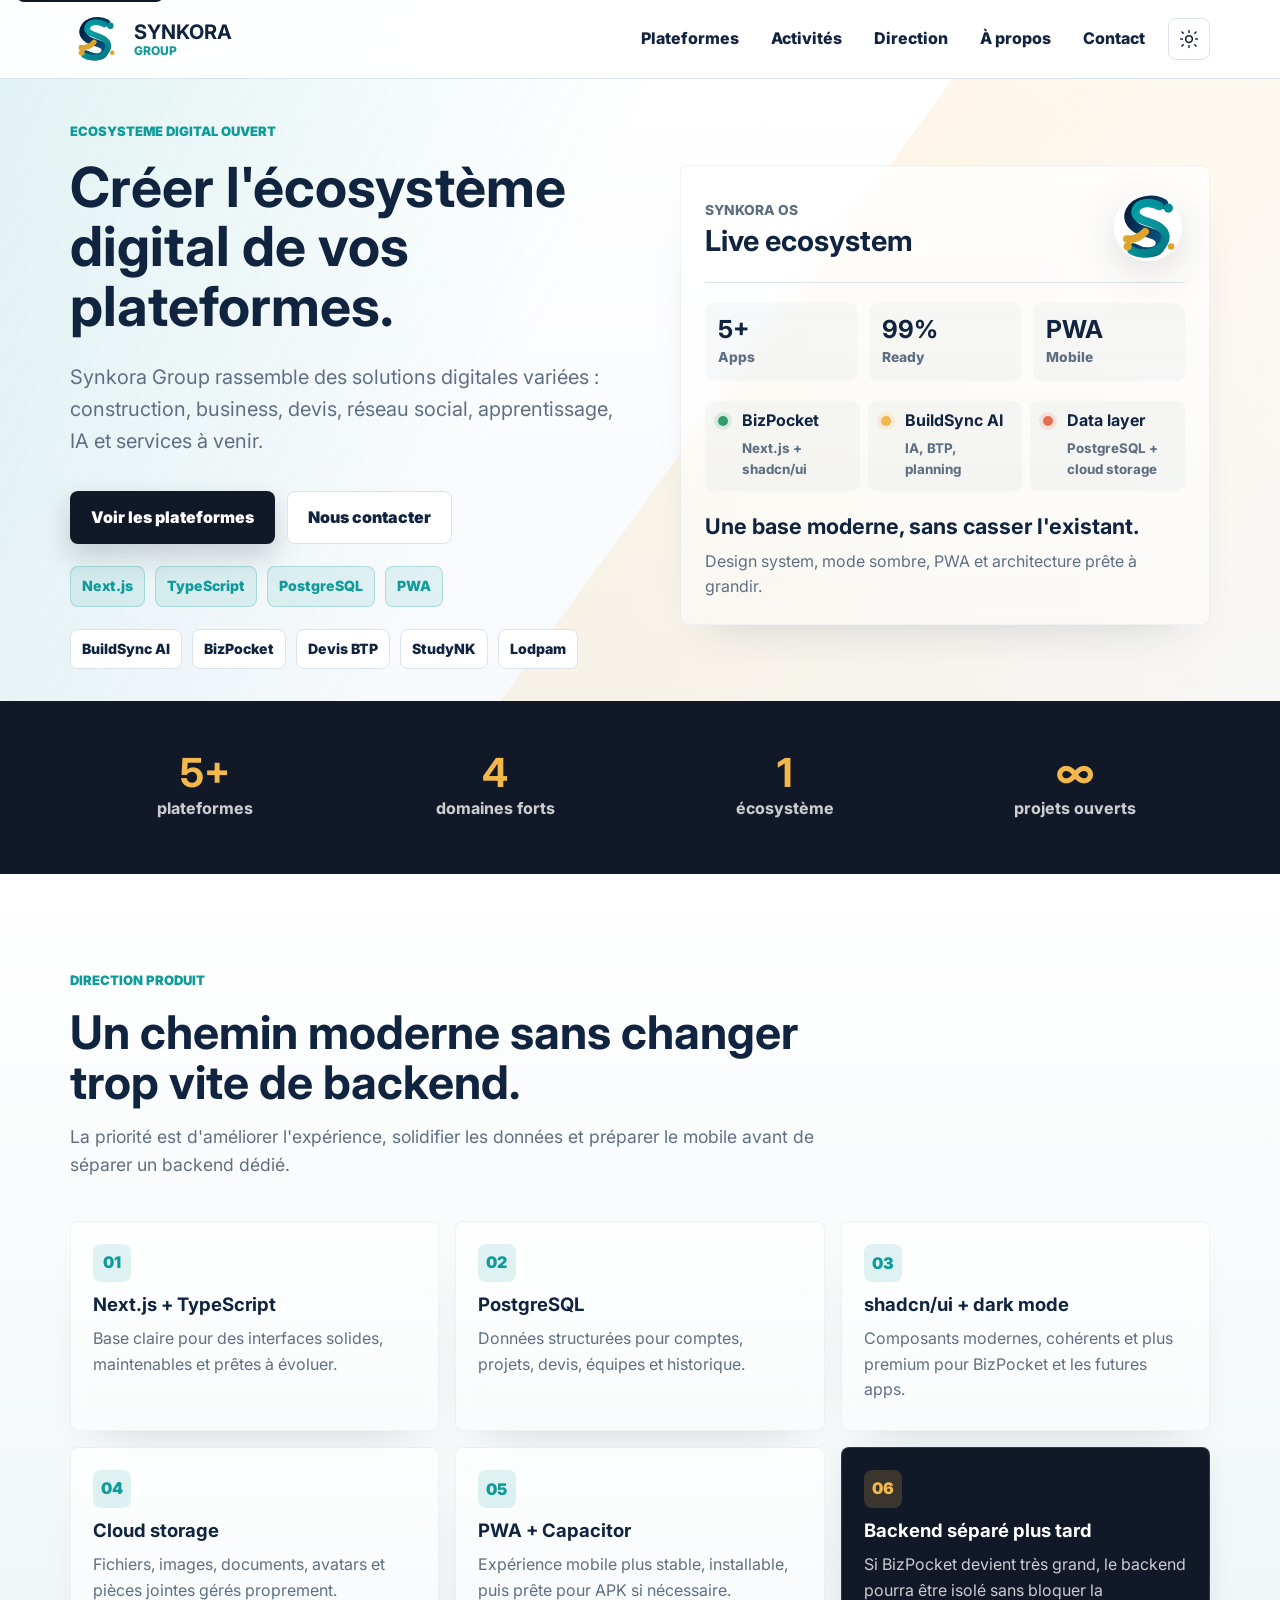
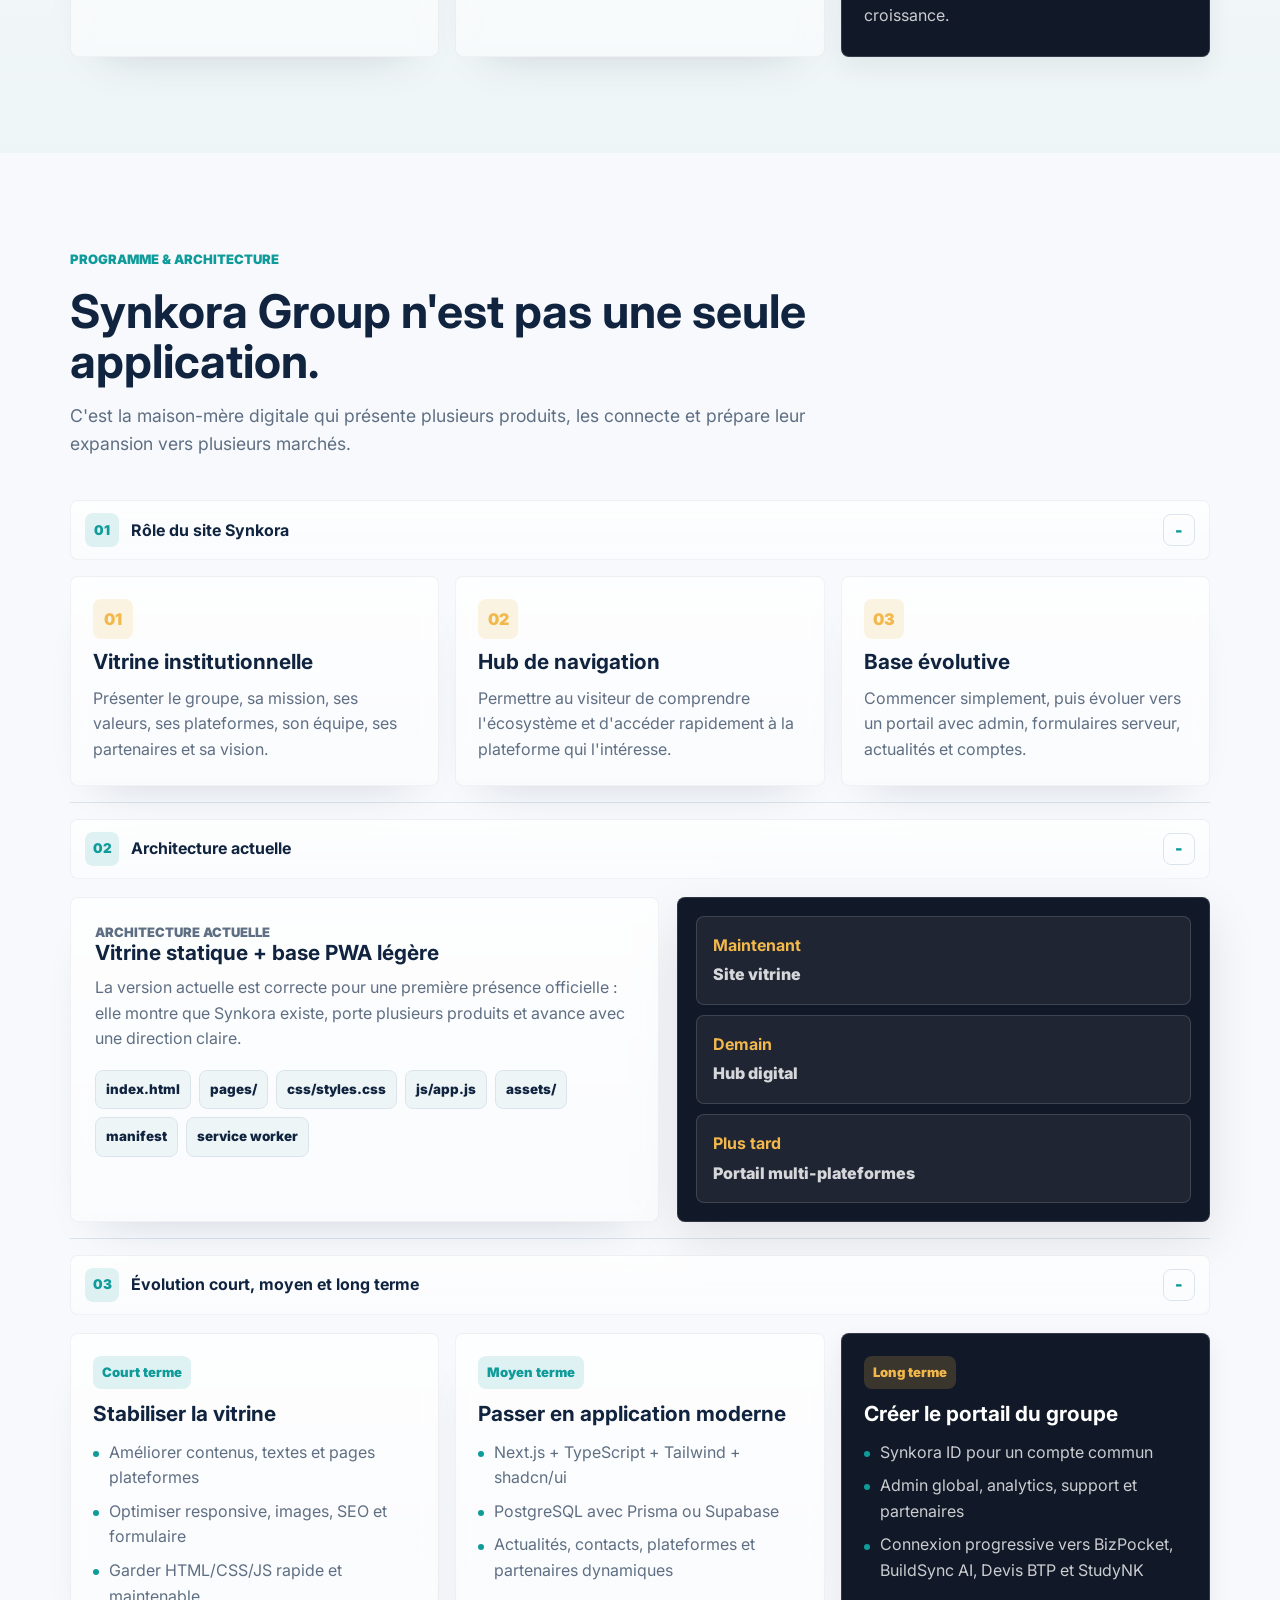
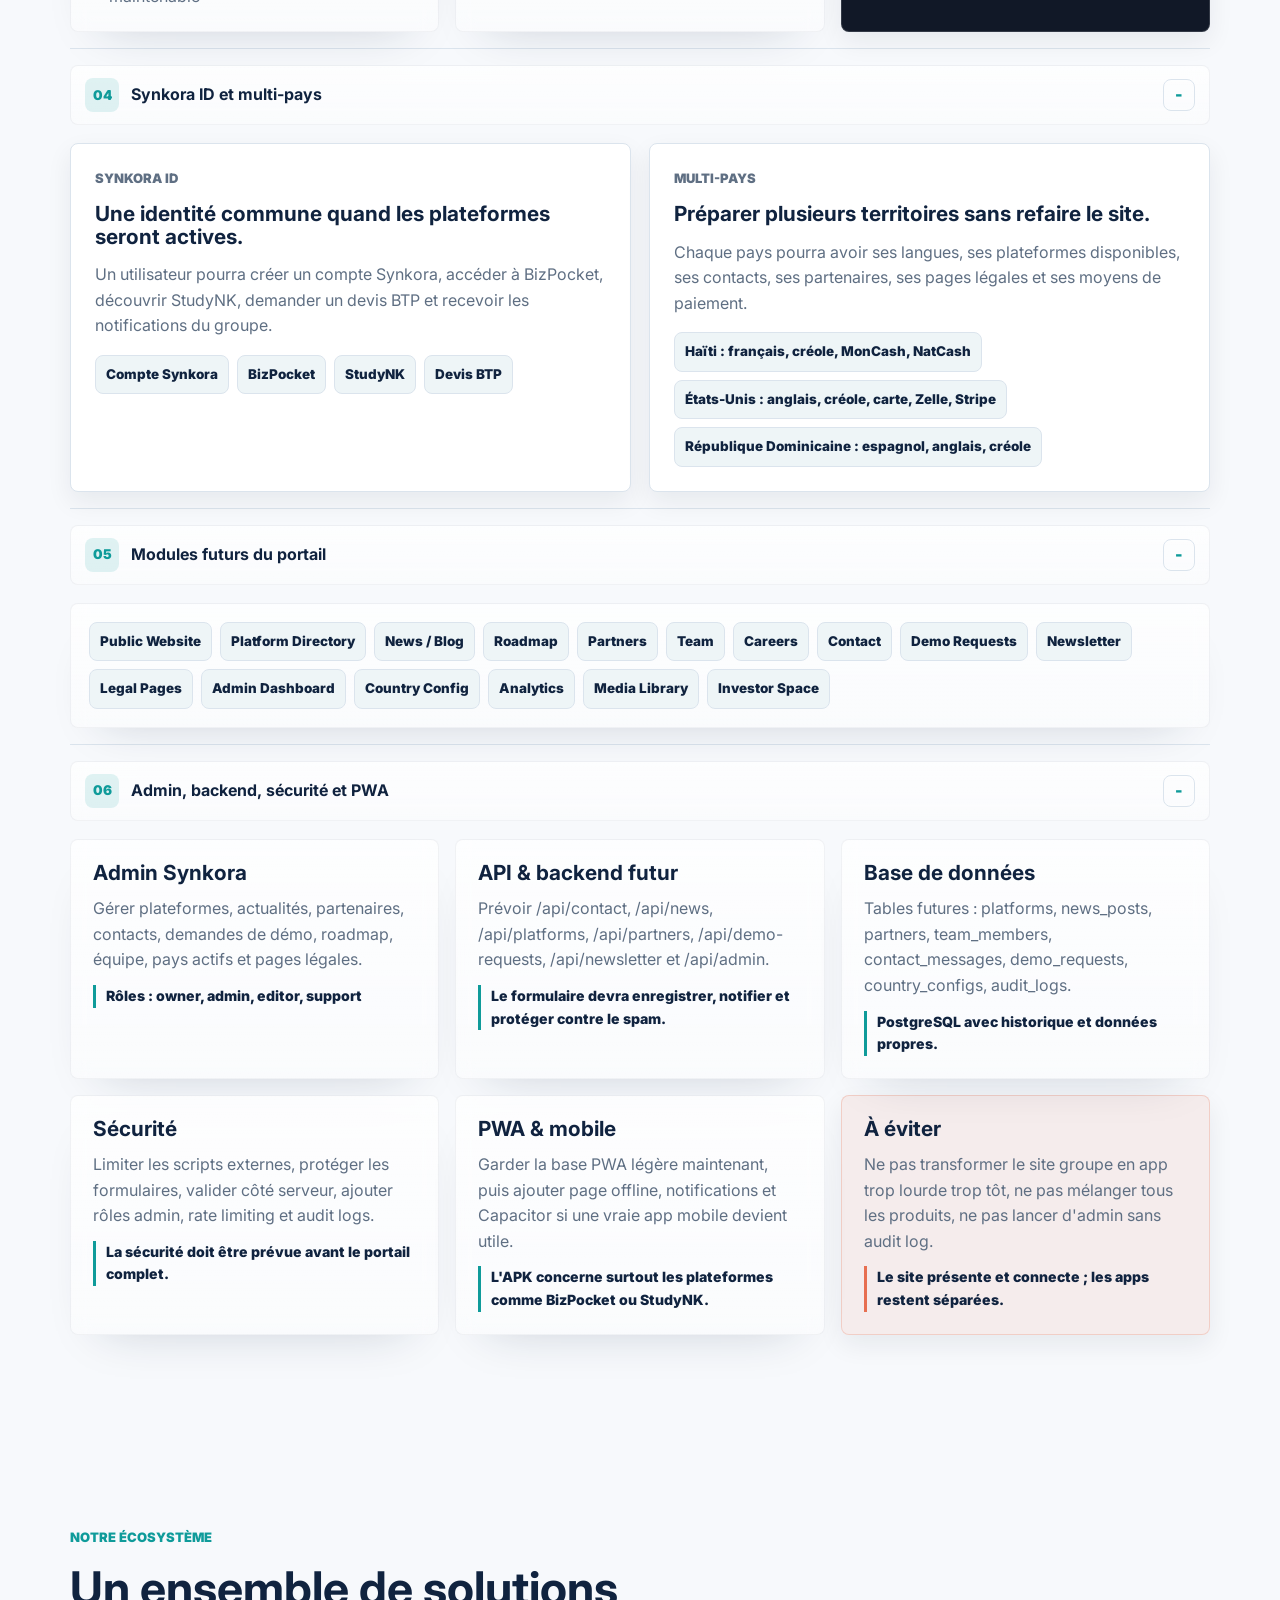
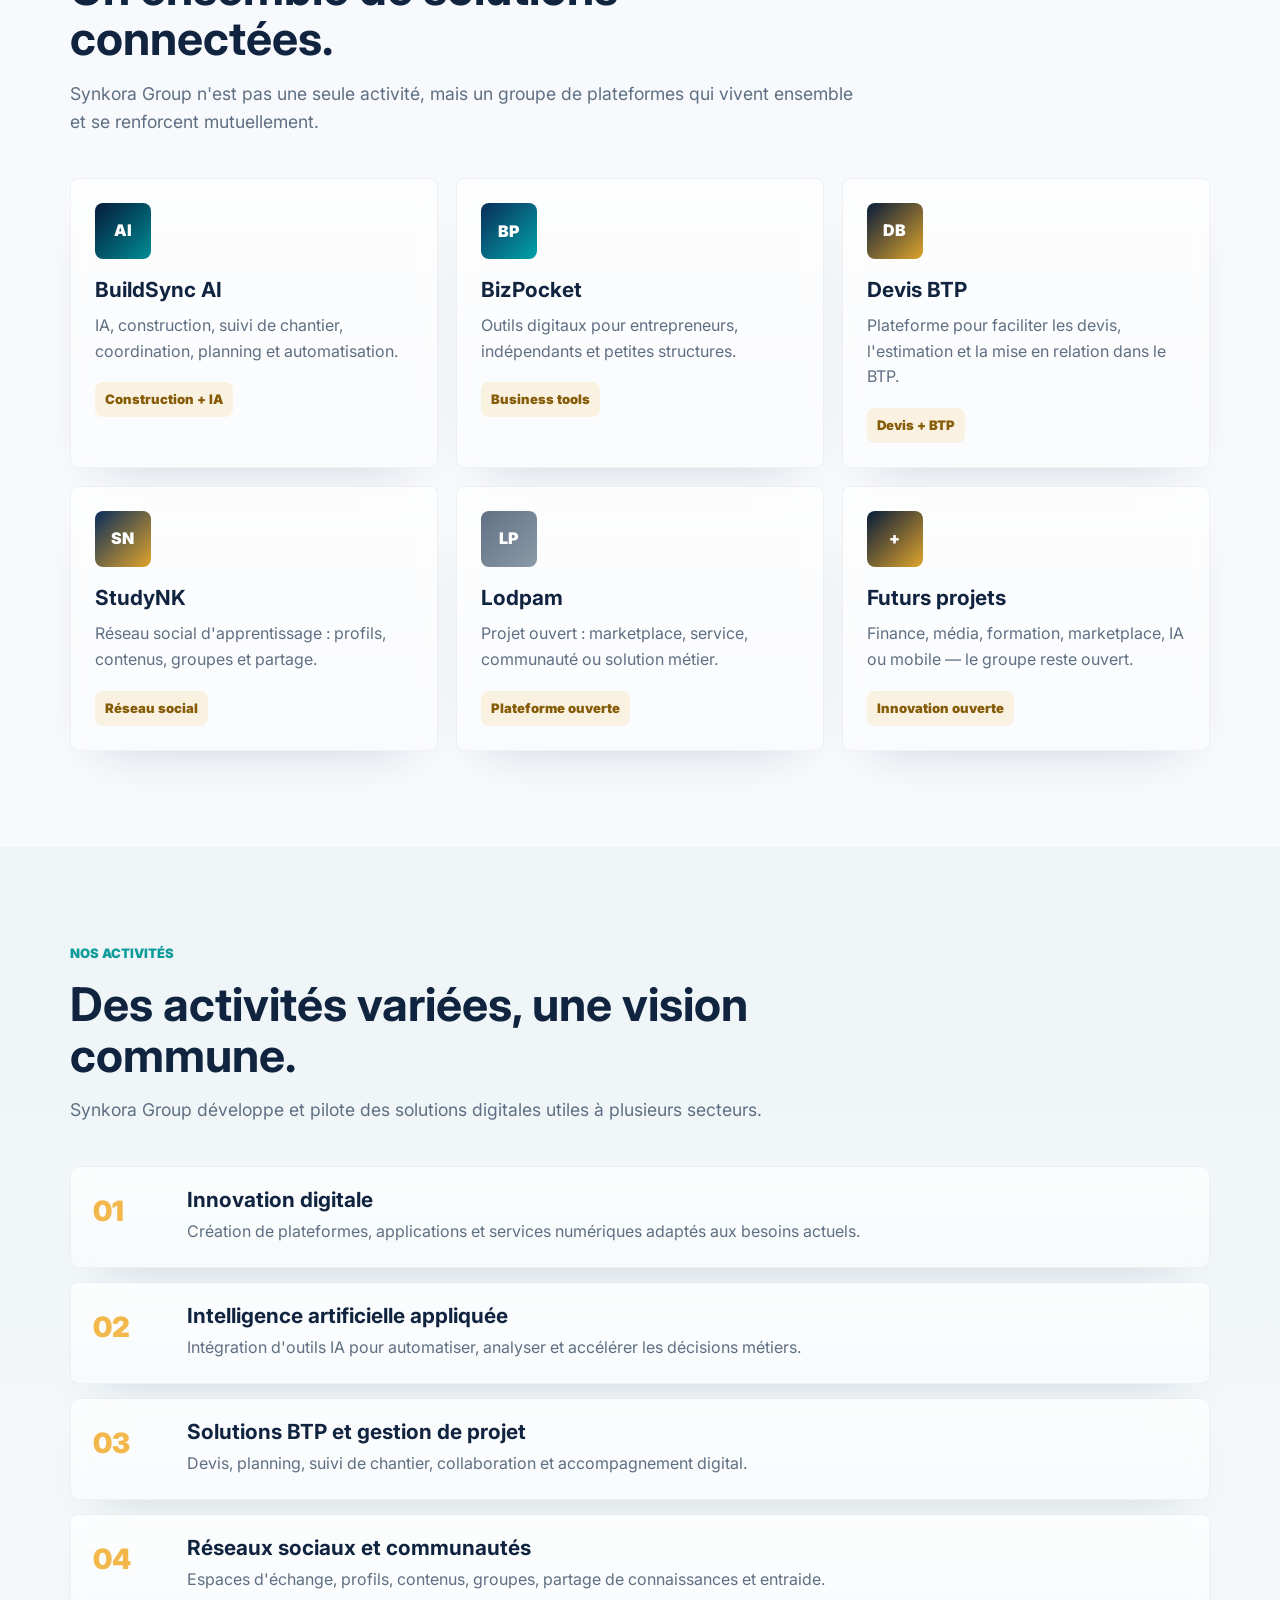
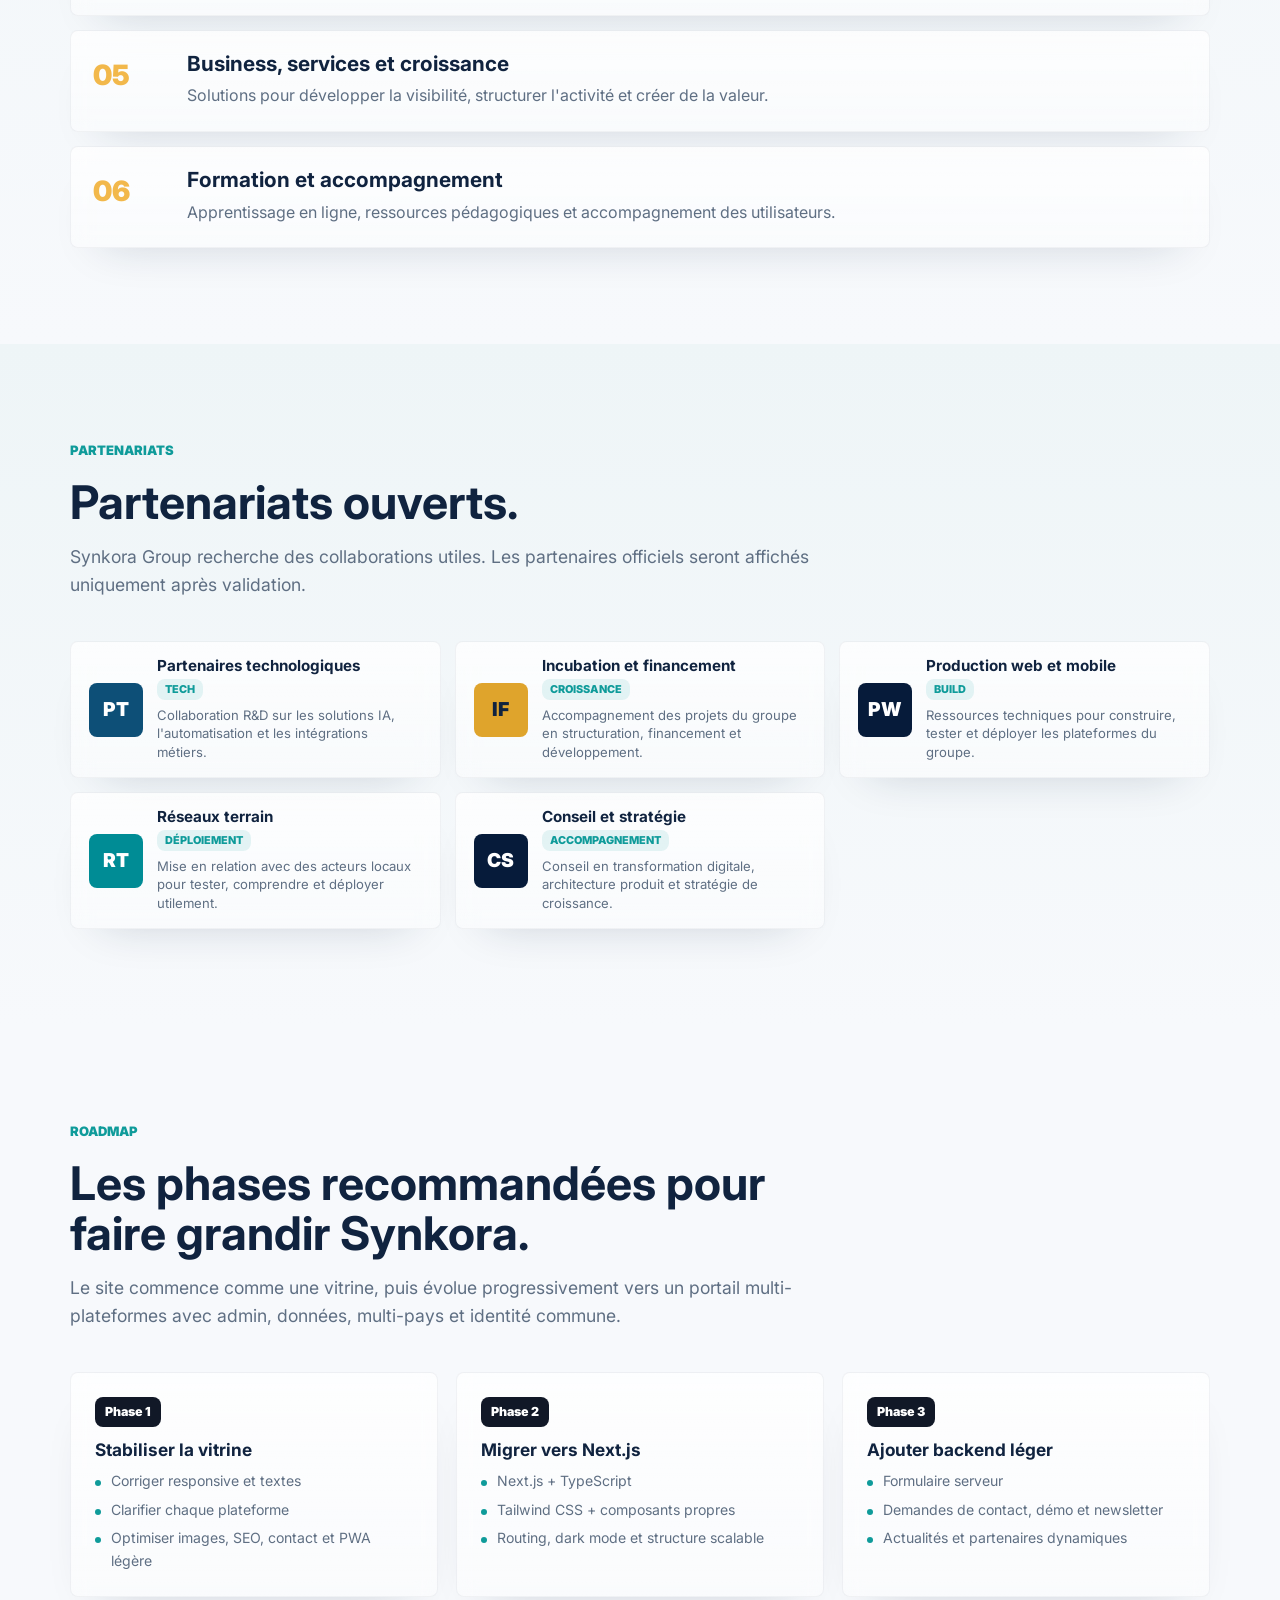
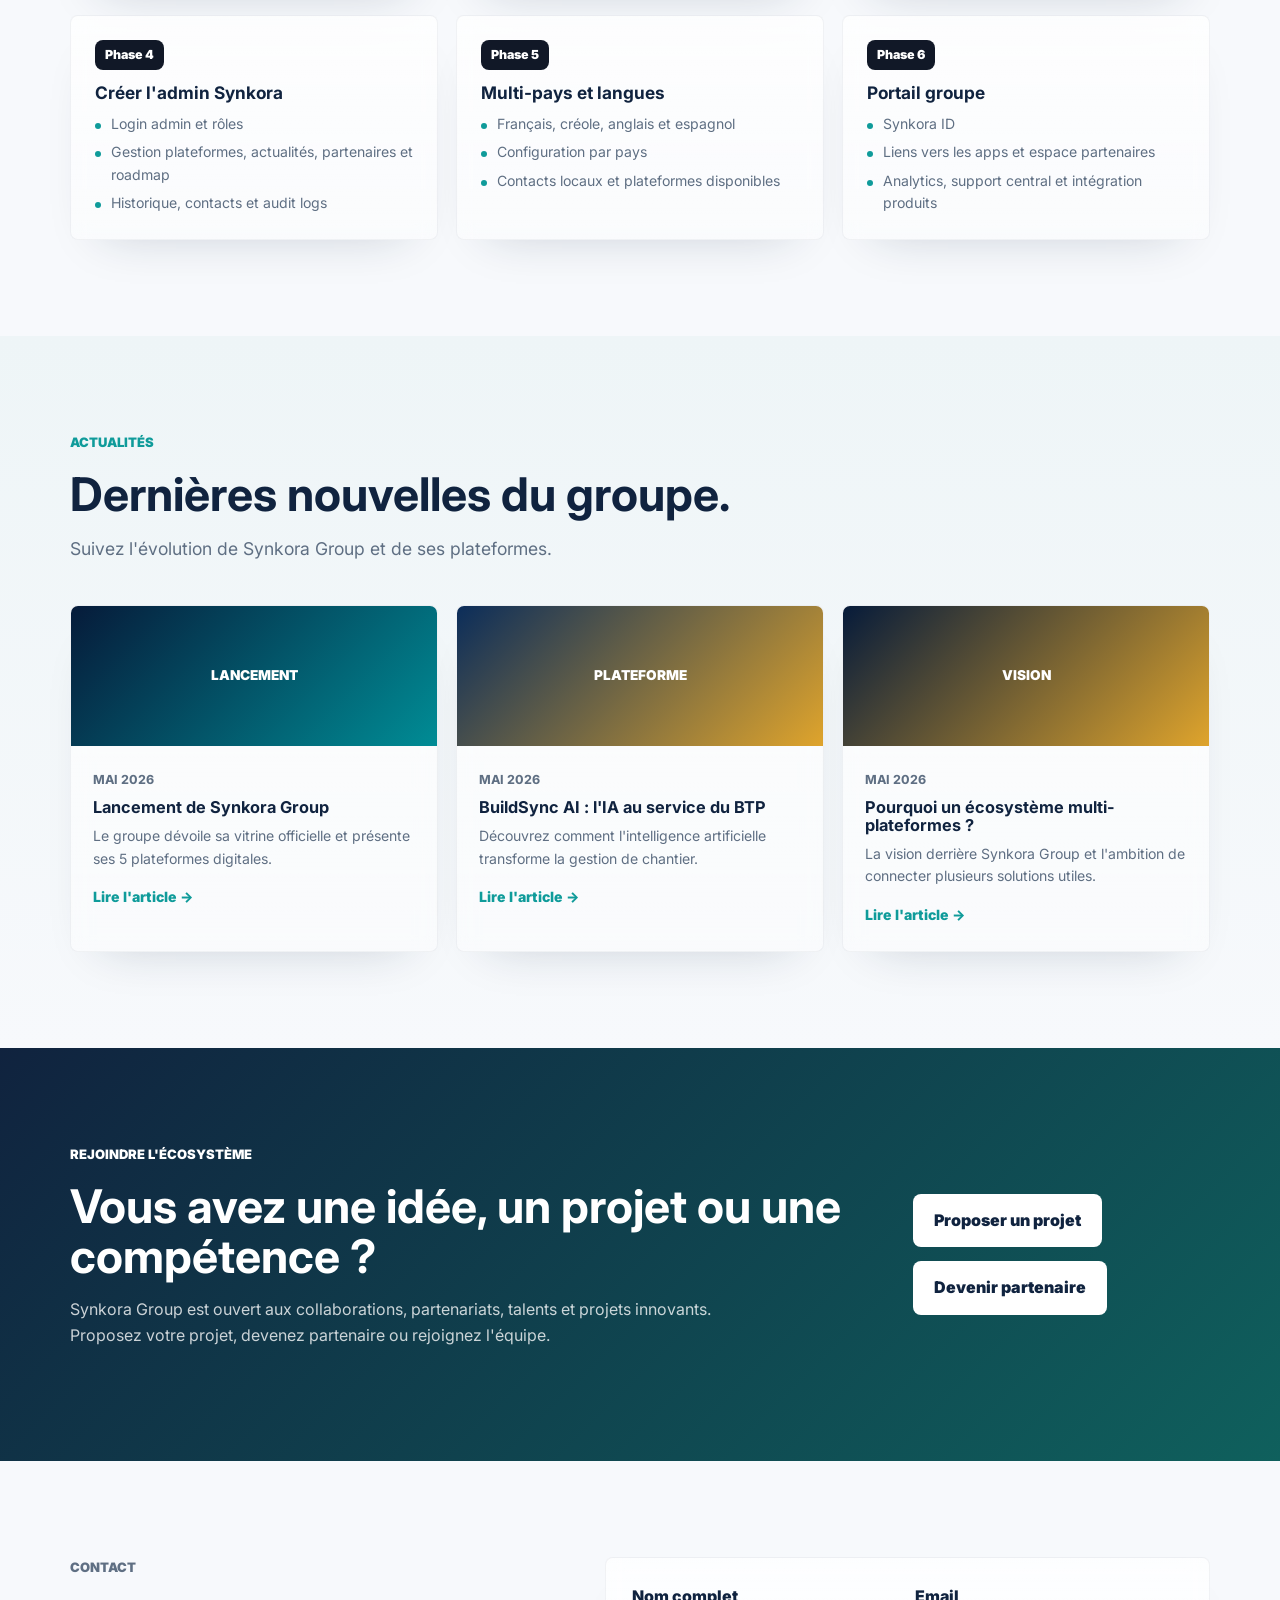
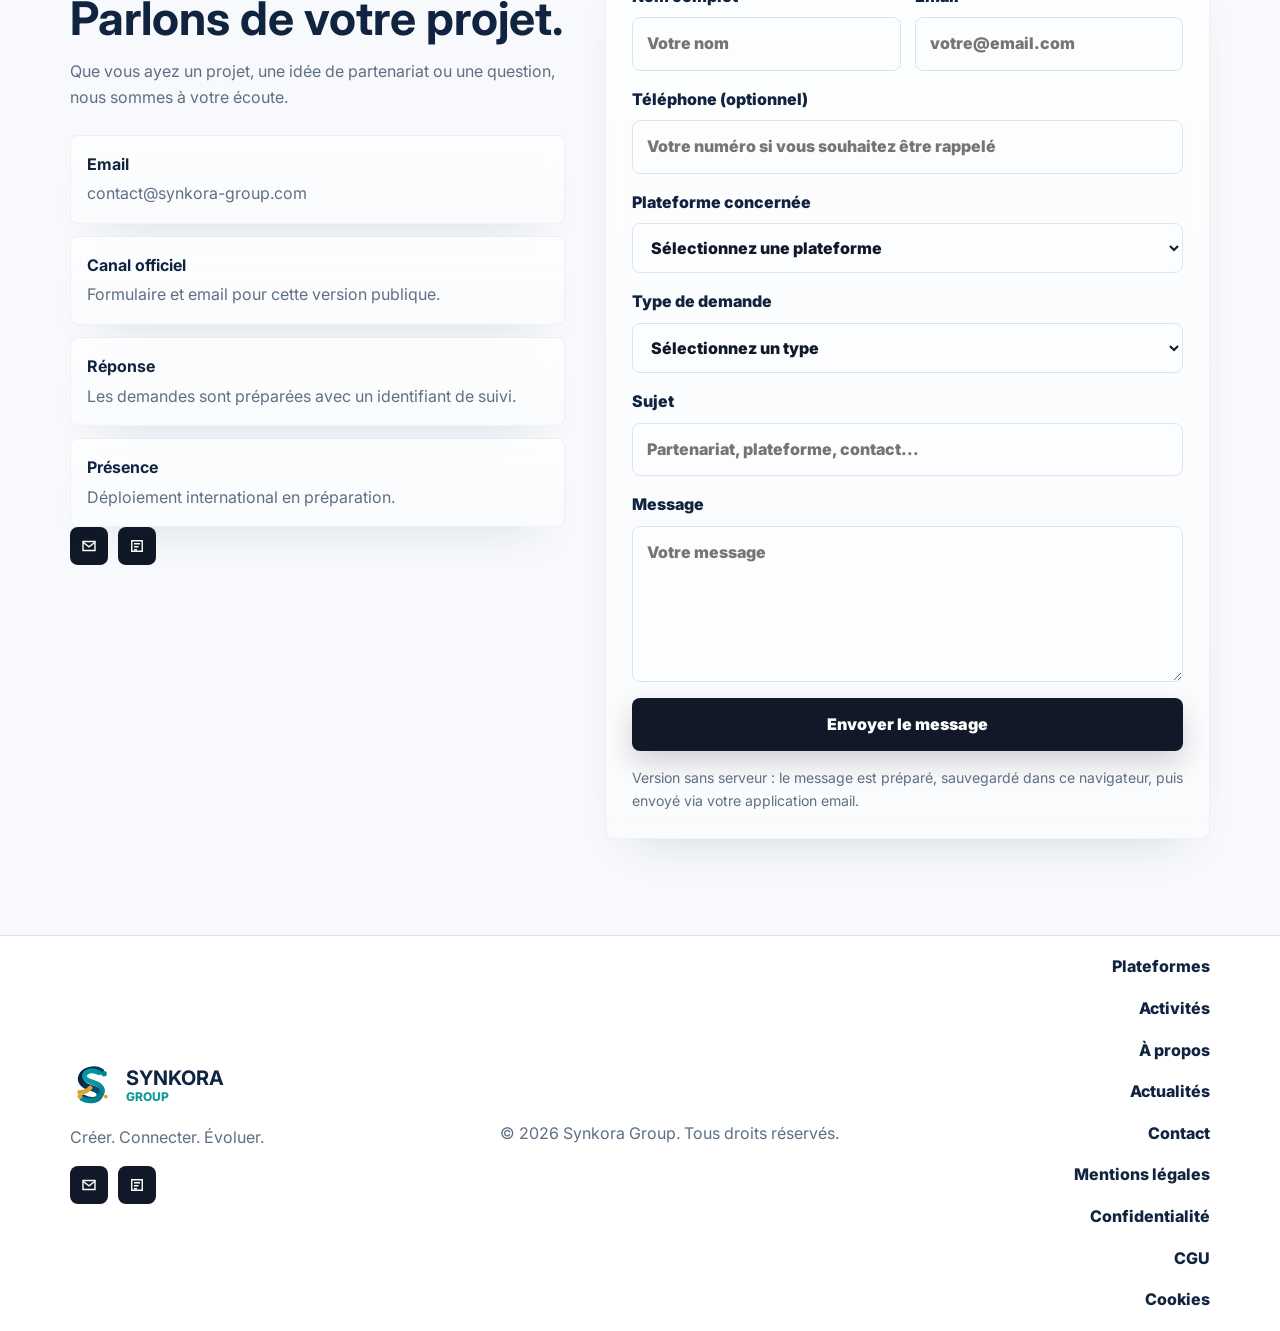
==== commit 3e267256: "Équipe : direction, quatre onglets, fiche au clic et bloc légal - Plus de cartes « Nom à confirmer »" ====
--- a/index.html
+++ b/index.html
@@ -61,7 +61,7 @@
       }
     })();
   </script>
-  <link rel="stylesheet" href="css/styles.css?v=20260611d" />
+  <link rel="stylesheet" href="css/styles.css?v=20261102" />
 </head>
 <body>
   <a class="skip-link" href="#main">Aller au contenu</a>
@@ -485,100 +485,27 @@
     </section>
 
     <!-- ÉQUIPE & PÔLES -->
-    <section id="equipes" class="section">
+    <section id="equipes" class="section" data-team hidden>
       <div class="container">
         <div class="section-heading reveal">
-          <p class="eyebrow">Équipe</p>
-          <h2>Équipe & pôles de travail.</h2>
-          <p>Les emplacements photo sont prêts. Les vrais noms, photos et biographies seront ajoutés seulement quand les informations de l'équipe seront confirmées.</p>
-        </div>
-
-        <div class="team-grid" aria-label="Emplacements photo de l'équipe">
-          <article class="team-card reveal">
-            <div class="team-photo" aria-hidden="true">
-              <svg viewBox="0 0 48 48" fill="none" stroke="currentColor" stroke-width="2.2">
-                <circle cx="24" cy="18" r="7" />
-                <path d="M12 38c2.4-7.2 21.6-7.2 24 0" />
-              </svg>
-            </div>
-            <h3>Direction & stratégie</h3>
-            <span class="team-role">Photo à ajouter</span>
-            <p>Nom, rôle exact et bio à confirmer.</p>
-          </article>
-          <article class="team-card reveal">
-            <div class="team-photo" aria-hidden="true">
-              <svg viewBox="0 0 48 48" fill="none" stroke="currentColor" stroke-width="2.2">
-                <circle cx="24" cy="18" r="7" />
-                <path d="M12 38c2.4-7.2 21.6-7.2 24 0" />
-              </svg>
-            </div>
-            <h3>Produit & design</h3>
-            <span class="team-role">Photo à ajouter</span>
-            <p>Nom, rôle exact et bio à confirmer.</p>
-          </article>
-          <article class="team-card reveal">
-            <div class="team-photo" aria-hidden="true">
-              <svg viewBox="0 0 48 48" fill="none" stroke="currentColor" stroke-width="2.2">
-                <circle cx="24" cy="18" r="7" />
-                <path d="M12 38c2.4-7.2 21.6-7.2 24 0" />
-              </svg>
-            </div>
-            <h3>Développement</h3>
-            <span class="team-role">Photo à ajouter</span>
-            <p>Nom, rôle exact et bio à confirmer.</p>
-          </article>
-          <article class="team-card reveal">
-            <div class="team-photo" aria-hidden="true">
-              <svg viewBox="0 0 48 48" fill="none" stroke="currentColor" stroke-width="2.2">
-                <circle cx="24" cy="18" r="7" />
-                <path d="M12 38c2.4-7.2 21.6-7.2 24 0" />
-              </svg>
-            </div>
-            <h3>Business & partenariats</h3>
-            <span class="team-role">Photo à ajouter</span>
-            <p>Nom, rôle exact et bio à confirmer.</p>
-          </article>
-          <article class="team-card reveal">
-            <div class="team-photo" aria-hidden="true">
-              <svg viewBox="0 0 48 48" fill="none" stroke="currentColor" stroke-width="2.2">
-                <circle cx="24" cy="18" r="7" />
-                <path d="M12 38c2.4-7.2 21.6-7.2 24 0" />
-              </svg>
-            </div>
-            <h3>Support & communauté</h3>
-            <span class="team-role">Photo à ajouter</span>
-            <p>Nom, rôle exact et bio à confirmer.</p>
-          </article>
-        </div>
-
-        <div class="poles-grid">
-          <article class="pole-card reveal">
-            <div class="pole-icon"><svg viewBox="0 0 20 20" fill="none" stroke="currentColor" stroke-width="1.8"><path d="M2 4h16M2 10h16M2 16h16"/></svg></div>
-            <h3>Direction & stratégie</h3>
-            <p>Vision groupe, priorités, partenariats et pilotage global.</p>
-          </article>
-          <article class="pole-card reveal">
-            <div class="pole-icon"><svg viewBox="0 0 20 20" fill="none" stroke="currentColor" stroke-width="1.8"><path d="M16.5 3.5l-10 10L4 16l2.5-2.5 10-10a1.77 1.77 0 00-2.5-2.5z"/></svg></div>
-            <h3>Produit & design</h3>
-            <p>Parcours utilisateurs, identité visuelle, maquettes et expérience client.</p>
-          </article>
-          <article class="pole-card reveal">
-            <div class="pole-icon"><svg viewBox="0 0 20 20" fill="none" stroke="currentColor" stroke-width="1.8"><path d="M7 3L2 10l5 7M13 3l5 7-5 7"/></svg></div>
-            <h3>Développement</h3>
-            <p>Sites web, applications, intégrations, automatisations et IA.</p>
-          </article>
-          <article class="pole-card reveal">
-            <div class="pole-icon"><svg viewBox="0 0 20 20" fill="none" stroke="currentColor" stroke-width="1.8"><path d="M14 7a3 3 0 11-6 0 3 3 0 016 0zM4 17c0-2.76 2.69-5 6-5s6 2.24 6 5"/></svg></div>
-            <h3>Business & partenariats</h3>
-            <p>Offres, acquisition, relation client, réseau et développement commercial.</p>
-          </article>
-          <article class="pole-card reveal">
-            <div class="pole-icon"><svg viewBox="0 0 20 20" fill="none" stroke="currentColor" stroke-width="1.8"><path d="M17 10a7 7 0 10-12 4.9V18l3.6-1.8a7 7 0 008.4-6.2z"/></svg></div>
-            <h3>Support & communauté</h3>
-            <p>Animation, assistance, modération, documentation et suivi utilisateurs.</p>
-          </article>
-        </div>
-      </div>
+          <h2>Équipe</h2>
+          <p data-team-legal hidden></p>
+        </div>
+
+        <div class="team-direction" data-team-direction hidden></div>
+
+        <div class="team-areas" data-team-areas hidden>
+          <div class="team-tabs" role="tablist" aria-label="Équipes" data-team-tabs></div>
+          <div data-team-panels></div>
+        </div>
+      </div>
+
+      <dialog class="team-profile" data-team-profile aria-label="Fiche">
+        <button type="button" class="team-profile-close" data-team-profile-close aria-label="Fermer">
+          <svg viewBox="0 0 24 24" fill="none" stroke="currentColor" stroke-width="2" aria-hidden="true"><path d="M6 6l12 12M18 6L6 18"/></svg>
+        </button>
+        <div data-team-profile-body></div>
+      </dialog>
     </section>
 
     <!-- PARTENAIRES -->
@@ -844,6 +771,7 @@
     </div>
   </footer>
 
-  <script src="js/app.js?v=20260611d"></script>
+  <script src="js/team-data.js?v=20261102"></script>
+  <script src="js/app.js?v=20261102"></script>
 </body>
 </html>
--- a/css/styles.css
+++ b/css/styles.css
@@ -2230,3 +2230,188 @@
   h1 { font-size: 2.05rem; }
   .hero-card { padding: 18px; }
 }
+
+/* Cartes fondues : fond translucide, bordure à peine visible, ombre diffuse. */
+:root {
+  --card-fade-bg: linear-gradient(180deg, rgba(255, 255, 255, .78), rgba(255, 255, 255, .42));
+  --card-fade-border: rgba(16, 35, 63, .05);
+  --card-fade-shadow: 0 24px 48px -32px rgba(16, 35, 63, .22);
+}
+
+:root[data-theme="dark"] {
+  --card-fade-bg: linear-gradient(180deg, rgba(255, 255, 255, .05), rgba(255, 255, 255, .015));
+  --card-fade-border: rgba(255, 255, 255, .05);
+  --card-fade-shadow: 0 24px 48px -32px rgba(0, 0, 0, .6);
+}
+
+.hero-card,
+.direction-card:not(.direction-card-strong),
+.role-card,
+.blueprint-card:not(.blueprint-card-strong),
+.ops-card:not(.ops-card-warning),
+.stack-card,
+.module-cloud,
+.card,
+.activity-item,
+.team-card,
+.pole-card,
+.partner-card,
+.platform-sidecard,
+.platform-feature-card,
+.platform-roadstep,
+.roadmap-item,
+.blog-card,
+.value-card,
+.contact-cards div,
+.contact-form,
+.architecture-fold summary {
+  background: var(--card-fade-bg);
+  border-color: var(--card-fade-border);
+  box-shadow: var(--card-fade-shadow);
+  -webkit-backdrop-filter: blur(10px);
+  backdrop-filter: blur(10px);
+}
+
+.console-metrics div,
+.console-list div {
+  background: rgba(127, 145, 170, .06);
+  border-color: transparent;
+}
+
+/* Équipe : direction au-dessus, quatre onglets, cartes des personnes nommées seulement. */
+[hidden] { display: none !important; }
+
+.team-direction { margin-bottom: 40px; }
+.team-direction-grid,
+.team-grid-people {
+  display: grid;
+  grid-template-columns: repeat(auto-fill, minmax(320px, 1fr));
+  gap: 18px;
+}
+
+.team-person {
+  display: flex;
+  gap: 16px;
+  align-items: flex-start;
+  padding: 20px;
+  border-radius: 18px;
+  border: 1px solid var(--card-fade-border);
+  background: var(--card-fade-bg);
+  box-shadow: var(--card-fade-shadow);
+}
+
+.team-person h3 { font-size: 1rem; margin: 2px 0 0; }
+.team-person-info { min-width: 0; }
+.team-person-title { margin: 4px 0 0; color: var(--teal); font-size: .86rem; font-weight: 800; }
+.team-person-focus { margin: 8px 0 0; color: var(--slate); font-size: .88rem; line-height: 1.5; }
+
+.team-avatar {
+  flex: 0 0 auto;
+  display: grid;
+  place-items: center;
+  border-radius: 50%;
+  overflow: hidden;
+  color: var(--teal);
+  font-weight: 850;
+  background: linear-gradient(135deg, rgba(15, 155, 154, .14), rgba(242, 184, 75, .16));
+}
+.team-avatar img { width: 100%; height: 100%; object-fit: cover; }
+.team-avatar-lg { width: 64px; height: 64px; font-size: 1.15rem; }
+.team-avatar-sm { width: 36px; height: 36px; font-size: .78rem; }
+
+.team-board-title { margin: 28px 0 12px; font-size: .78rem; text-transform: uppercase; letter-spacing: .04em; color: var(--slate); }
+
+.team-tabs {
+  display: flex;
+  gap: 28px;
+  border-bottom: 1px solid var(--line);
+  overflow-x: auto;
+  scrollbar-width: none;
+  margin-bottom: 26px;
+}
+.team-tabs::-webkit-scrollbar { display: none; }
+
+.team-tab {
+  appearance: none;
+  background: none;
+  border: 0;
+  border-bottom: 2px solid transparent;
+  margin-bottom: -1px;
+  padding: 12px 0;
+  min-height: 44px;
+  font: inherit;
+  font-size: .95rem;
+  font-weight: 800;
+  color: var(--slate);
+  white-space: nowrap;
+  cursor: pointer;
+}
+.team-tab.is-active { color: var(--teal); border-bottom-color: var(--teal); }
+.team-tab:focus-visible { outline: 3px solid rgba(15, 155, 154, .36); outline-offset: 2px; }
+
+.team-collaborators {
+  list-style: none;
+  margin: 22px 0 0;
+  padding: 0;
+  display: flex;
+  flex-wrap: wrap;
+  gap: 12px 26px;
+}
+.team-collaborator { display: flex; align-items: center; gap: 10px; min-height: 44px; font-weight: 700; color: var(--navy); }
+.team-collaborator small { color: var(--slate); font-weight: 600; }
+
+/* Bloc légal en bas de page : vérifiable dans un registre public. */
+.footer-legal { margin-top: 28px; padding-top: 18px; border-top: 1px solid var(--line); }
+.footer-legal dl { display: flex; flex-wrap: wrap; gap: 10px 32px; margin: 0; }
+.footer-legal dt { font-size: .72rem; text-transform: uppercase; letter-spacing: .04em; color: var(--slate); }
+.footer-legal dd { margin: 2px 0 0; font-weight: 750; color: var(--navy); font-size: .9rem; }
+
+@media (max-width: 640px) {
+  .team-tabs { gap: 22px; padding-right: 40px; -webkit-mask-image: linear-gradient(90deg, #000 82%, transparent); mask-image: linear-gradient(90deg, #000 82%, transparent); }
+  .team-direction-grid, .team-grid-people { grid-template-columns: 1fr; }
+}
+
+/* Cartes cliquables et fiche d'une personne. */
+button.team-person { width: 100%; text-align: left; font: inherit; color: inherit; cursor: pointer; transition: transform .2s ease, box-shadow .2s ease; }
+button.team-person:hover { transform: translateY(-2px); }
+button.team-person:focus-visible,
+.team-collaborator:focus-visible { outline: 3px solid rgba(15, 155, 154, .36); outline-offset: 2px; }
+.team-person-info { display: grid; gap: 4px; }
+.team-person-name { font-size: 1rem; color: var(--navy); }
+.team-person .team-person-title { margin: 0; }
+.team-person .team-person-focus { margin: 4px 0 0; }
+.team-collaborator { appearance: none; background: none; border: 0; padding: 0; font: inherit; cursor: pointer; }
+.team-collaborator small { margin-left: 4px; }
+.team-avatar-xl { width: 96px; height: 96px; font-size: 1.6rem; }
+
+.team-profile {
+  width: min(560px, calc(100% - 32px));
+  max-height: calc(100dvh - 48px);
+  padding: 28px;
+  border: 1px solid var(--line);
+  border-radius: 22px;
+  background: var(--surface);
+  color: var(--ink);
+  box-shadow: var(--shadow);
+}
+.team-profile::backdrop { background: rgba(8, 14, 24, .48); backdrop-filter: blur(4px); }
+.team-profile-close {
+  position: absolute; top: 14px; right: 14px;
+  width: 44px; height: 44px; display: grid; place-items: center;
+  border: 0; border-radius: 50%; background: rgba(127, 145, 170, .10); color: var(--navy); cursor: pointer;
+}
+.team-profile-close svg { width: 20px; height: 20px; }
+.team-profile-head { display: flex; align-items: center; gap: 18px; padding-right: 48px; }
+.team-profile-head h2 { font-size: 1.4rem; margin: 0; }
+.team-profile-head .team-person-title { margin: 6px 0 0; }
+.team-profile-bio { margin: 20px 0 0; color: var(--slate); line-height: 1.6; }
+.team-profile-label { margin: 24px 0 10px; font-size: .74rem; text-transform: uppercase; letter-spacing: .04em; color: var(--slate); }
+.team-profile-list { list-style: none; margin: 0; padding: 0; }
+.team-profile-list li { display: grid; gap: 2px; padding: 12px 0; border-top: 1px solid var(--line); }
+.team-profile-list strong { color: var(--navy); font-size: .95rem; }
+.team-profile-list span { color: var(--slate); font-size: .86rem; }
+
+@media (max-width: 640px) {
+  .team-profile { margin: auto 0 0; width: 100%; max-width: 100%; border-radius: 22px 22px 0 0; padding: 24px 20px 32px; }
+  .team-profile-head { flex-direction: column; align-items: flex-start; }
+}
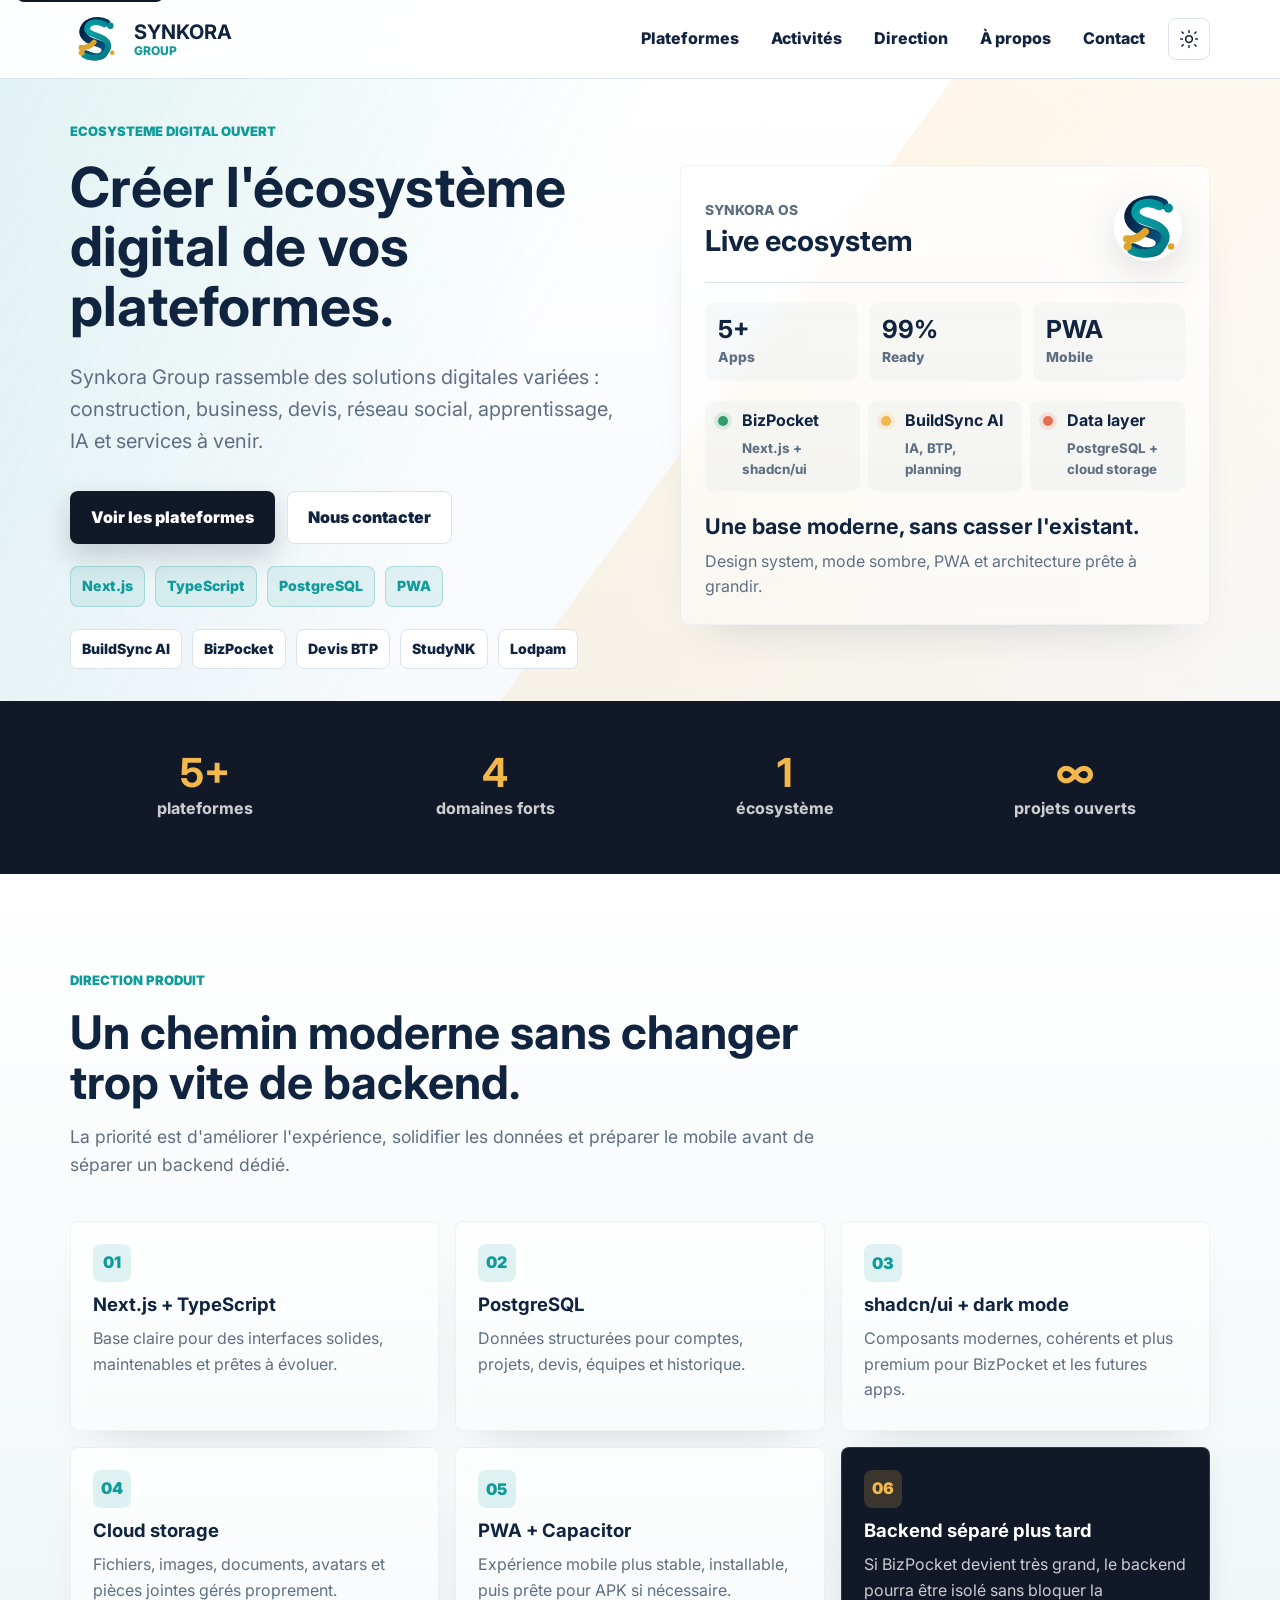
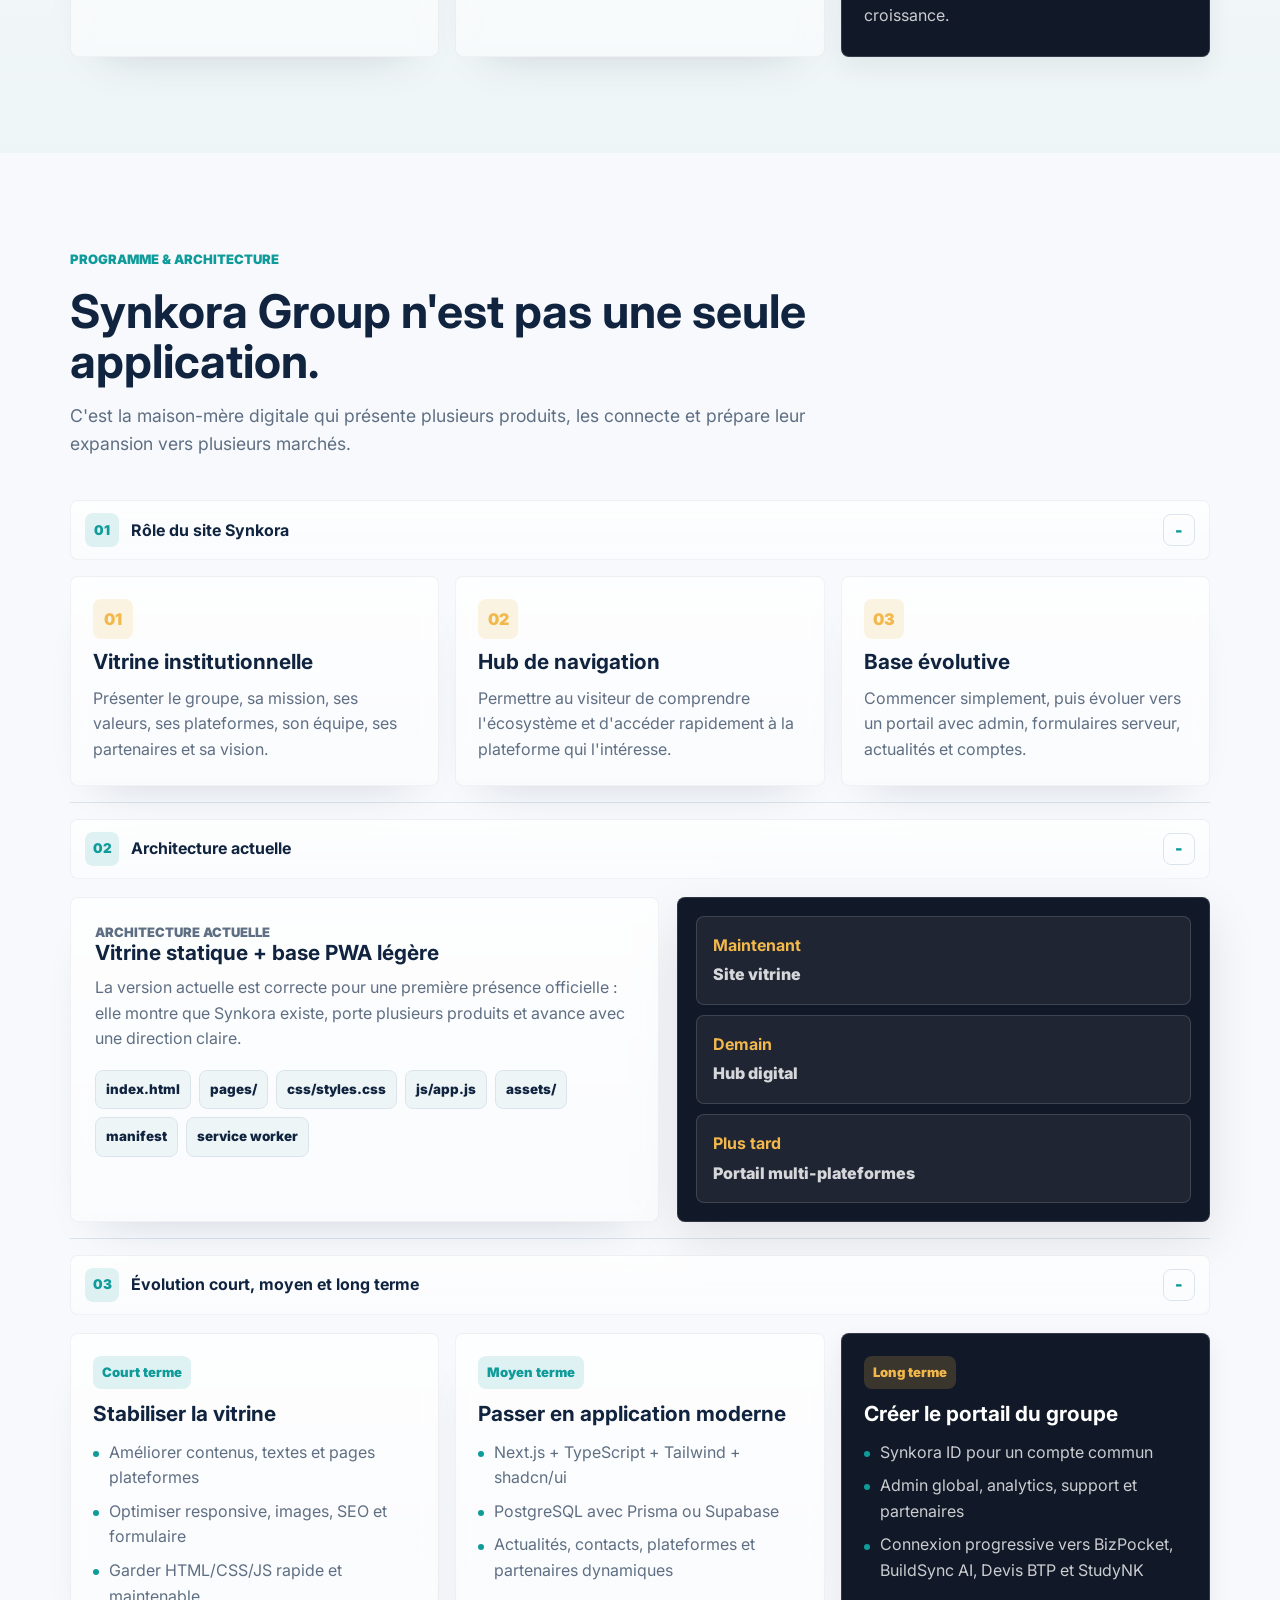
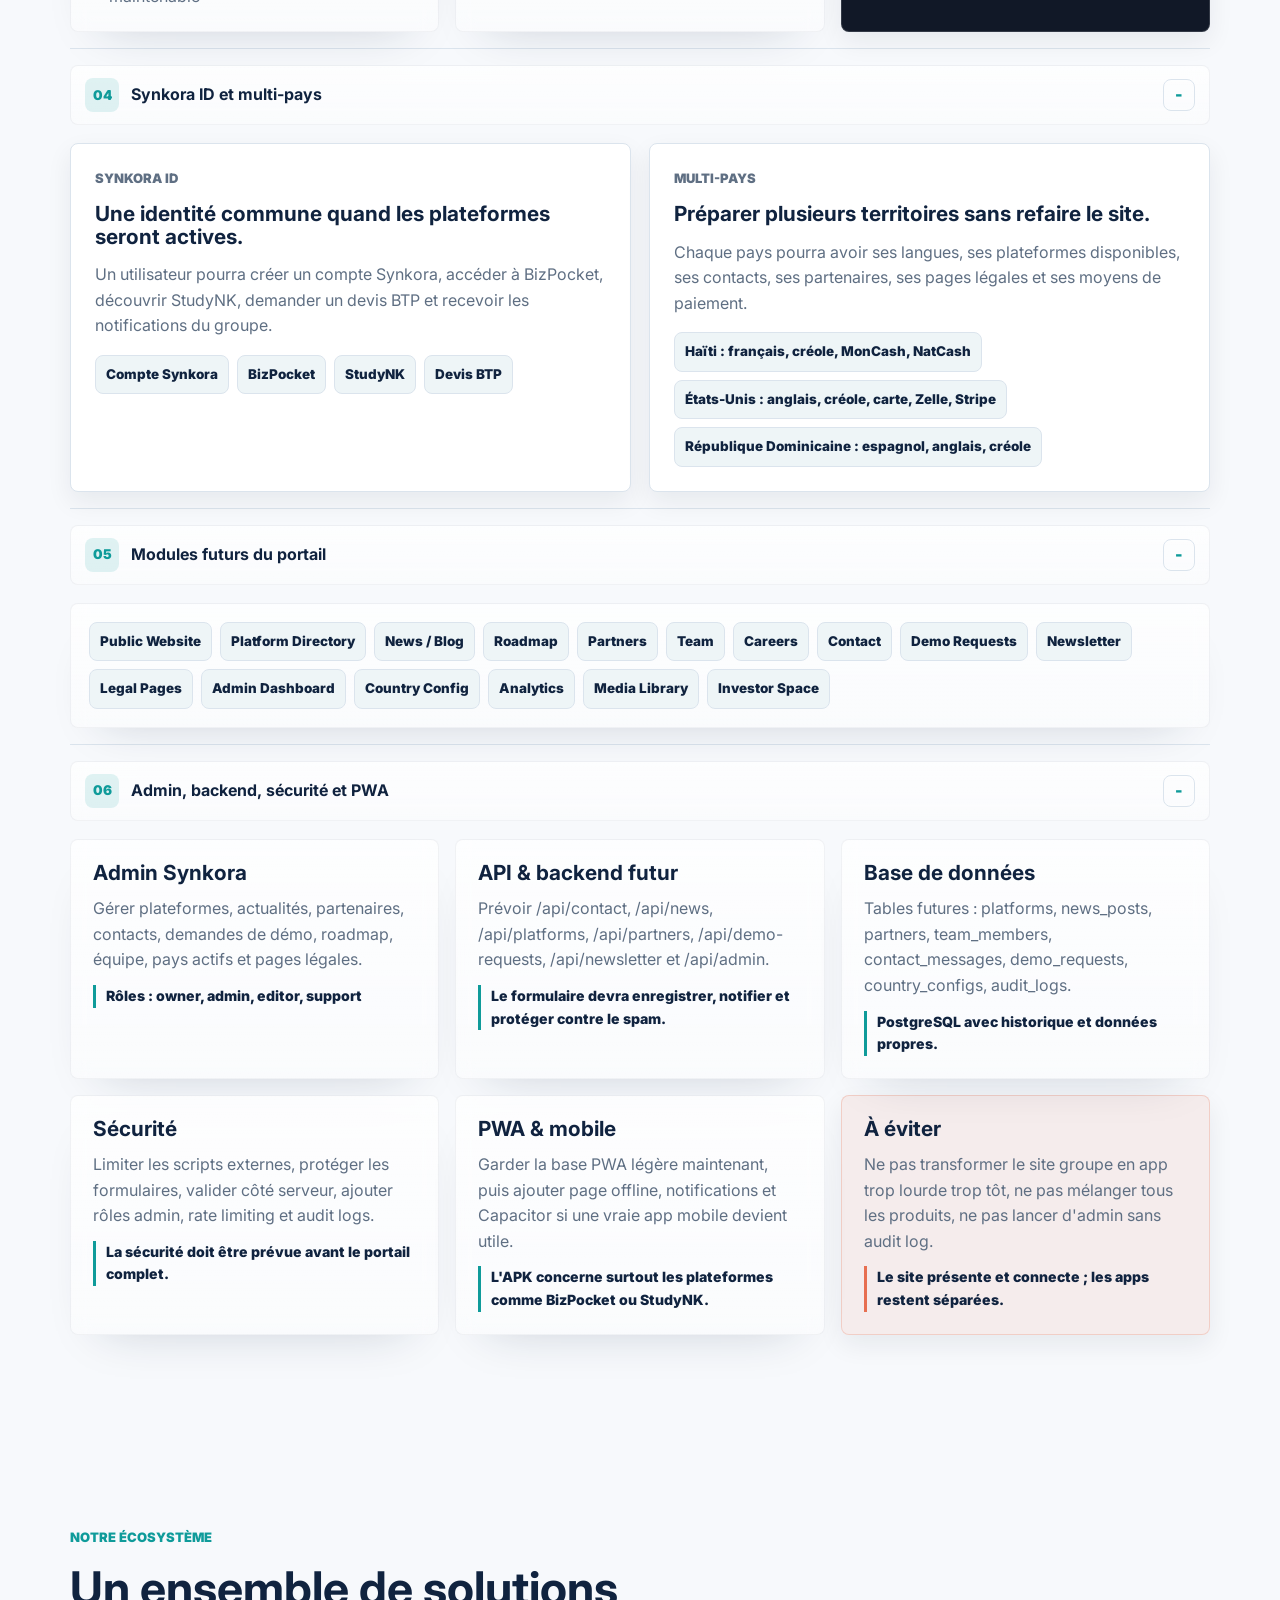
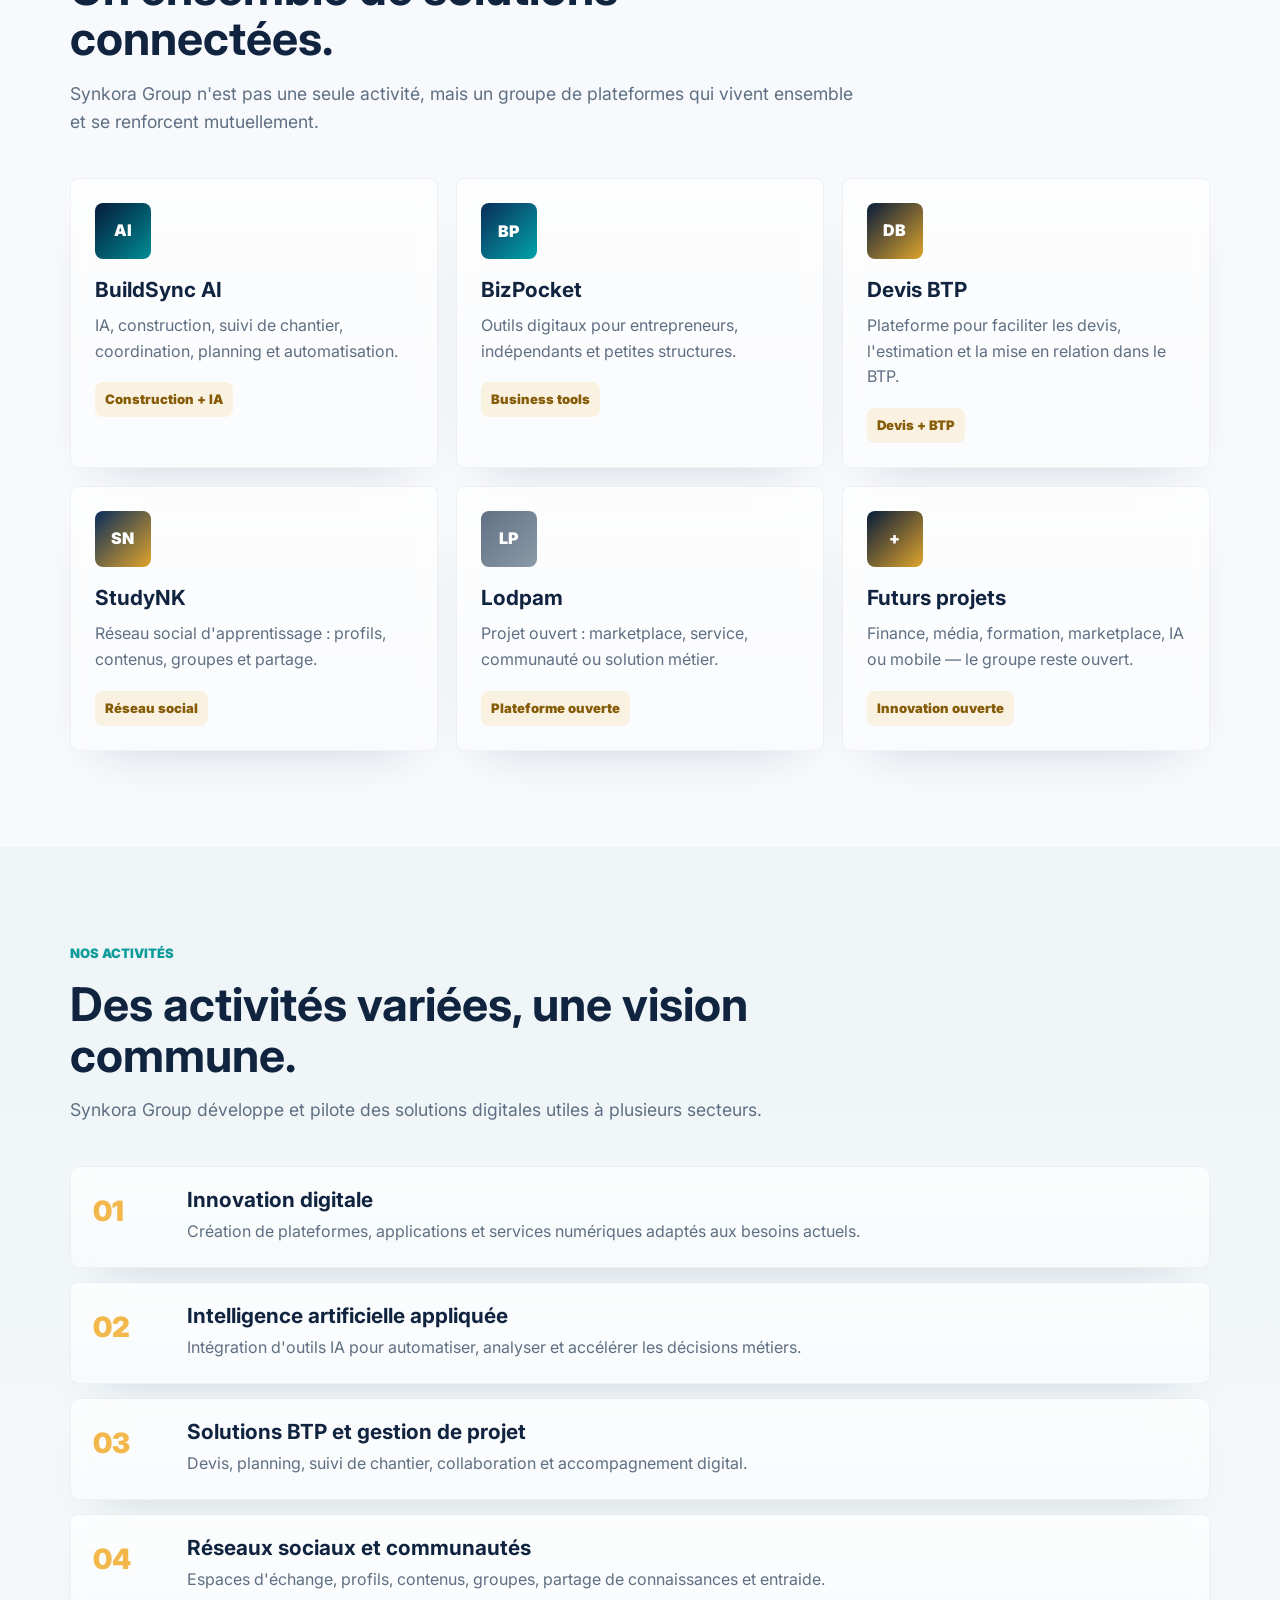
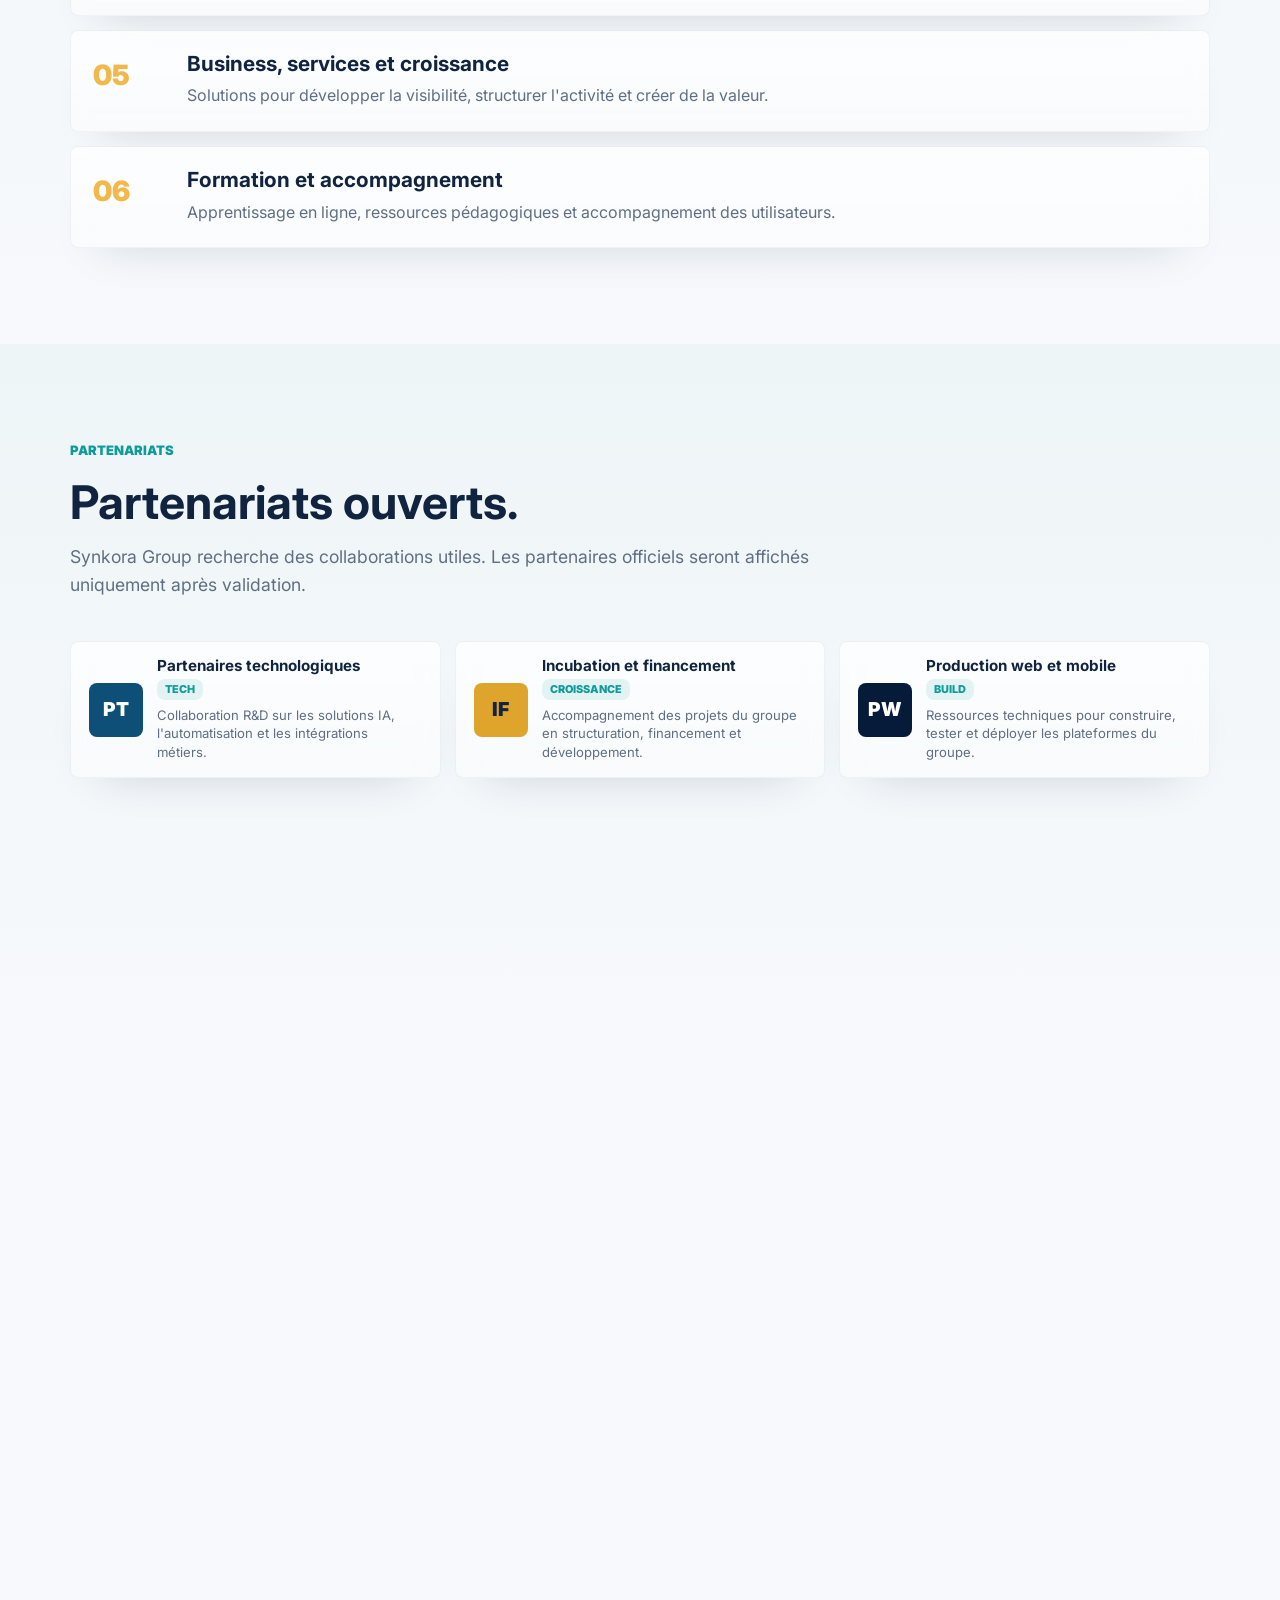
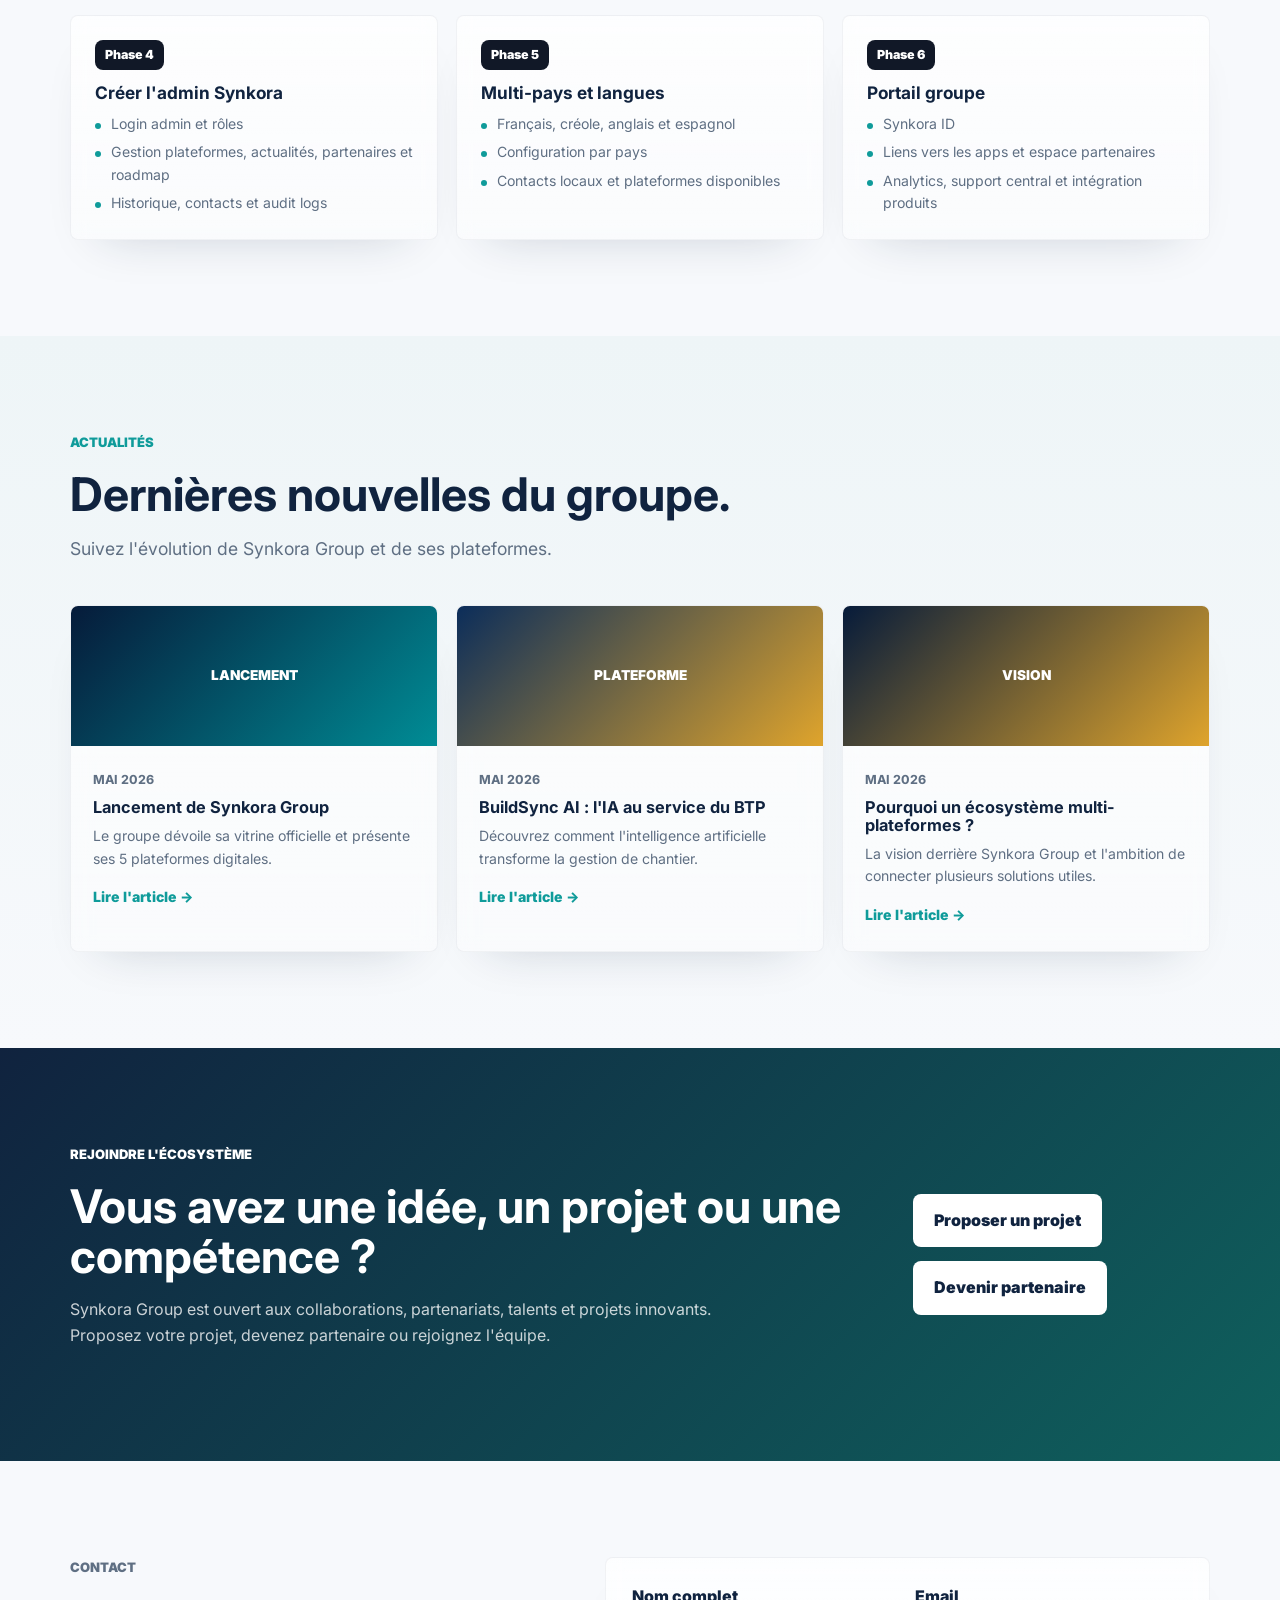
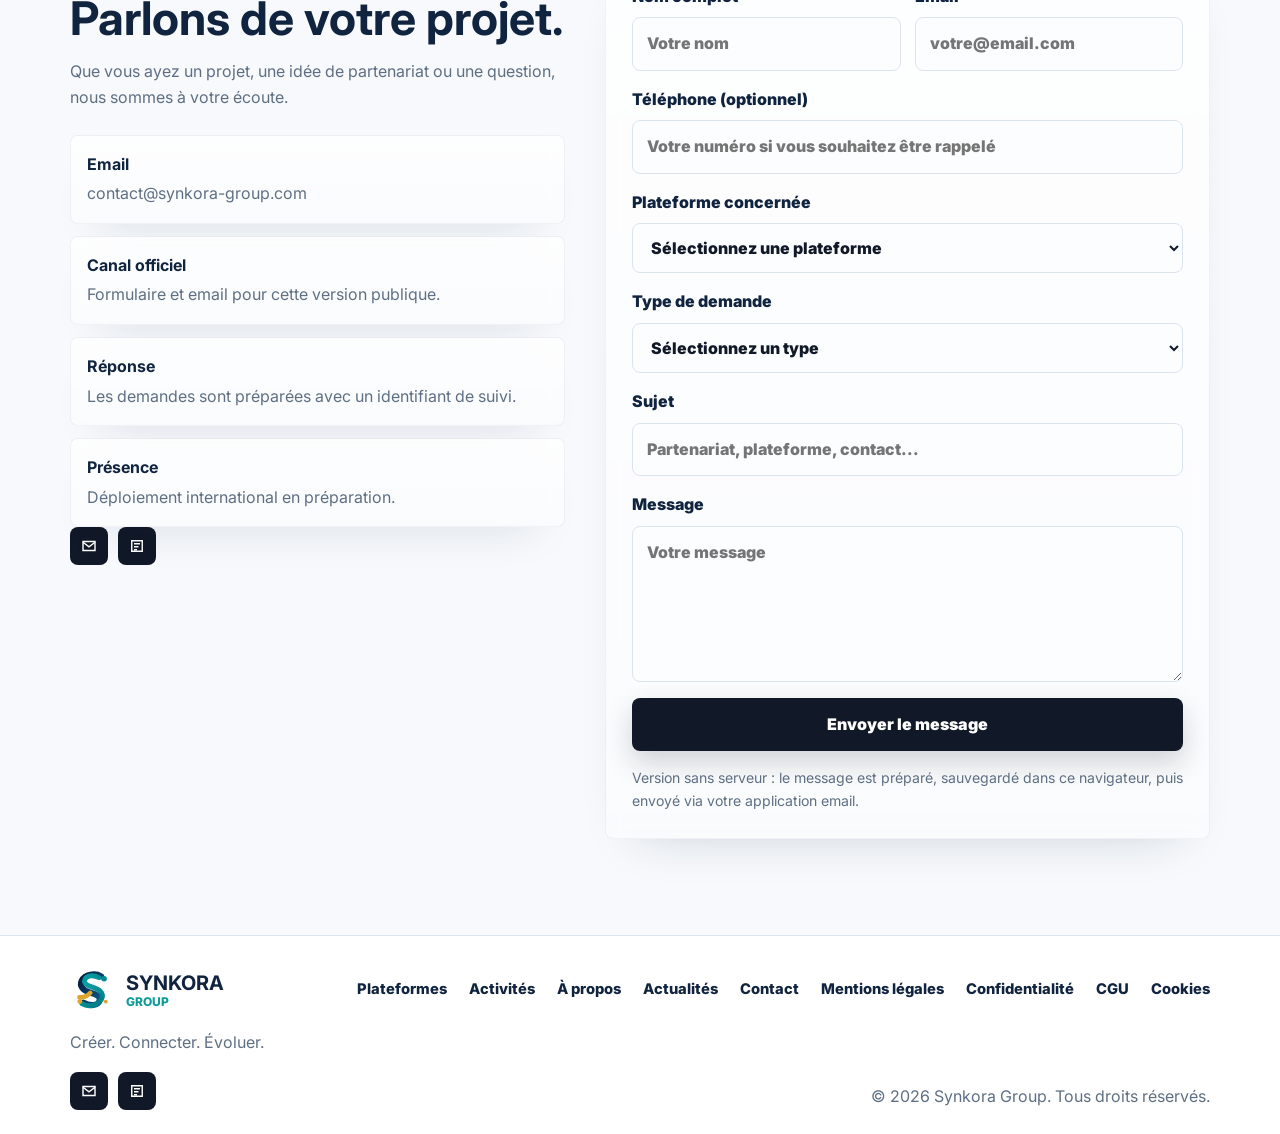
==== commit 20f97acf: "Équipe : rubriques à l'horizontale, photos rondes centrées, fiche simple - Onglets : Direction puis " ====
--- a/index.html
+++ b/index.html
@@ -492,12 +492,7 @@
           <p data-team-legal hidden></p>
         </div>
 
-        <div class="team-direction" data-team-direction hidden></div>
-
-        <div class="team-areas" data-team-areas hidden>
-          <div class="team-tabs" role="tablist" aria-label="Équipes" data-team-tabs></div>
-          <div data-team-panels></div>
-        </div>
+        <div data-team-root></div>
       </div>
 
       <dialog class="team-profile" data-team-profile aria-label="Fiche">
--- a/css/styles.css
+++ b/css/styles.css
@@ -2278,140 +2278,212 @@
   border-color: transparent;
 }
 
-/* Équipe : direction au-dessus, quatre onglets, cartes des personnes nommées seulement. */
+/* Bloc légal en bas de page : vérifiable dans un registre public. */
+.footer-legal { margin-top: 8px; padding: 18px 0 28px; border-top: 1px solid var(--line); }
+.footer-legal dl { display: flex; flex-wrap: wrap; gap: 10px 32px; margin: 0; }
+.footer-legal dt { font-size: .72rem; text-transform: uppercase; letter-spacing: .04em; color: var(--slate); }
+.footer-legal dd { margin: 2px 0 0; font-weight: 750; color: var(--navy); font-size: .9rem; }
+
+/* Liens du pied de page à l'horizontale : logo à gauche, liens à droite, copyright dessous. */
+.footer-links-stack {
+  flex-direction: row;
+  flex-wrap: wrap;
+  align-items: center;
+  justify-content: flex-end;
+  gap: 10px 22px;
+  font-size: .92rem;
+}
+@media (min-width: 821px) {
+  .footer-inner { display: grid; grid-template-columns: auto 1fr; align-items: start; gap: 12px 40px; padding: 32px 0 24px; }
+  .footer-inner > :first-child { grid-row: 1 / span 2; }
+  .footer-inner > .footer-links { grid-column: 2; grid-row: 1; padding-top: 10px; justify-content: flex-end; flex-wrap: wrap; }
+  .footer-inner > p { grid-column: 2; grid-row: 2; justify-self: end; margin: 0; align-self: end; }
+}
+@media (max-width: 820px) {
+  .footer-links-stack { justify-content: flex-start; }
+}
+
+/* Équipe : rien n'apparaît sans personne nommée. */
 [hidden] { display: none !important; }
 
-.team-direction { margin-bottom: 40px; }
-.team-direction-grid,
-.team-grid-people {
-  display: grid;
-  grid-template-columns: repeat(auto-fill, minmax(320px, 1fr));
-  gap: 18px;
-}
-
-.team-person {
-  display: flex;
-  gap: 16px;
-  align-items: flex-start;
-  padding: 20px;
-  border-radius: 18px;
-  border: 1px solid var(--card-fade-border);
-  background: var(--card-fade-bg);
-  box-shadow: var(--card-fade-shadow);
-}
-
-.team-person h3 { font-size: 1rem; margin: 2px 0 0; }
-.team-person-info { min-width: 0; }
-.team-person-title { margin: 4px 0 0; color: var(--teal); font-size: .86rem; font-weight: 800; }
-.team-person-focus { margin: 8px 0 0; color: var(--slate); font-size: .88rem; line-height: 1.5; }
-
-.team-avatar {
-  flex: 0 0 auto;
-  display: grid;
-  place-items: center;
-  border-radius: 50%;
-  overflow: hidden;
-  color: var(--teal);
-  font-weight: 850;
-  background: linear-gradient(135deg, rgba(15, 155, 154, .14), rgba(242, 184, 75, .16));
-}
-.team-avatar img { width: 100%; height: 100%; object-fit: cover; }
-.team-avatar-lg { width: 64px; height: 64px; font-size: 1.15rem; }
-.team-avatar-sm { width: 36px; height: 36px; font-size: .78rem; }
-
-.team-board-title { margin: 28px 0 12px; font-size: .78rem; text-transform: uppercase; letter-spacing: .04em; color: var(--slate); }
-
+#equipes .section-heading h2 { font-size: clamp(2.4rem, 5vw, 3.6rem); letter-spacing: -.03em; }
+#equipes [data-team-legal] { max-width: 640px; font-size: .92rem; }
+
+/* Rubriques à l'horizontale. */
 .team-tabs {
   display: flex;
-  gap: 28px;
+  gap: 36px;
   border-bottom: 1px solid var(--line);
   overflow-x: auto;
   scrollbar-width: none;
-  margin-bottom: 26px;
 }
 .team-tabs::-webkit-scrollbar { display: none; }
-
 .team-tab {
   appearance: none;
+  display: inline-flex;
+  align-items: baseline;
+  gap: 8px;
   background: none;
   border: 0;
   border-bottom: 2px solid transparent;
   margin-bottom: -1px;
-  padding: 12px 0;
-  min-height: 44px;
+  padding: 14px 0;
+  min-height: 48px;
   font: inherit;
-  font-size: .95rem;
-  font-weight: 800;
+  font-size: 1rem;
+  font-weight: 750;
   color: var(--slate);
   white-space: nowrap;
   cursor: pointer;
-}
-.team-tab.is-active { color: var(--teal); border-bottom-color: var(--teal); }
+  transition: color .2s ease;
+}
+.team-tab:hover { color: var(--navy); }
+.team-tab.is-active { color: var(--navy); border-bottom-color: var(--teal); }
 .team-tab:focus-visible { outline: 3px solid rgba(15, 155, 154, .36); outline-offset: 2px; }
-
-.team-collaborators {
-  list-style: none;
-  margin: 22px 0 0;
+.tp-count { font-size: .74rem; font-weight: 700; color: var(--slate); opacity: .7; }
+
+/* Initiales quand il n'y a pas de photo. */
+.tp-monogram { position: absolute; inset: 0; display: grid; place-items: center; }
+
+/* Personnes en rangées centrées, photos rondes, sans cadre. */
+#equipes .section-heading { text-align: center; margin-inline: auto; }
+#equipes [data-team-legal] { margin-inline: auto; }
+
+.tr-tabs { justify-content: center; margin: 8px 0 0; }
+.tr-panel { padding-top: 40px; }
+.tr-desc { margin: 0 auto 48px; max-width: 520px; text-align: center; color: var(--slate); font-size: 1rem; line-height: 1.6; }
+
+.tr-people {
+  --item: 200px;
+  --gap-x: 40px;
+  display: flex;
+  flex-wrap: wrap;
+  justify-content: center;
+  gap: 48px var(--gap-x);
+  max-width: calc(var(--cols) * var(--item) + (var(--cols) - 1) * var(--gap-x));
+  margin: 0 auto;
+}
+
+.tr-person {
+  appearance: none;
+  display: flex;
+  flex-direction: column;
+  align-items: center;
+  width: var(--item);
   padding: 0;
-  display: flex;
-  flex-wrap: wrap;
-  gap: 12px 26px;
-}
-.team-collaborator { display: flex; align-items: center; gap: 10px; min-height: 44px; font-weight: 700; color: var(--navy); }
-.team-collaborator small { color: var(--slate); font-weight: 600; }
-
-/* Bloc légal en bas de page : vérifiable dans un registre public. */
-.footer-legal { margin-top: 28px; padding-top: 18px; border-top: 1px solid var(--line); }
-.footer-legal dl { display: flex; flex-wrap: wrap; gap: 10px 32px; margin: 0; }
-.footer-legal dt { font-size: .72rem; text-transform: uppercase; letter-spacing: .04em; color: var(--slate); }
-.footer-legal dd { margin: 2px 0 0; font-weight: 750; color: var(--navy); font-size: .9rem; }
-
-@media (max-width: 640px) {
-  .team-tabs { gap: 22px; padding-right: 40px; -webkit-mask-image: linear-gradient(90deg, #000 82%, transparent); mask-image: linear-gradient(90deg, #000 82%, transparent); }
-  .team-direction-grid, .team-grid-people { grid-template-columns: 1fr; }
-}
-
-/* Cartes cliquables et fiche d'une personne. */
-button.team-person { width: 100%; text-align: left; font: inherit; color: inherit; cursor: pointer; transition: transform .2s ease, box-shadow .2s ease; }
-button.team-person:hover { transform: translateY(-2px); }
-button.team-person:focus-visible,
-.team-collaborator:focus-visible { outline: 3px solid rgba(15, 155, 154, .36); outline-offset: 2px; }
-.team-person-info { display: grid; gap: 4px; }
-.team-person-name { font-size: 1rem; color: var(--navy); }
-.team-person .team-person-title { margin: 0; }
-.team-person .team-person-focus { margin: 4px 0 0; }
-.team-collaborator { appearance: none; background: none; border: 0; padding: 0; font: inherit; cursor: pointer; }
-.team-collaborator small { margin-left: 4px; }
-.team-avatar-xl { width: 96px; height: 96px; font-size: 1.6rem; }
-
+  border: 0;
+  background: none;
+  font: inherit;
+  text-align: center;
+  color: inherit;
+  cursor: pointer;
+}
+.tr-person:focus-visible { outline: 3px solid rgba(15, 155, 154, .4); outline-offset: 8px; border-radius: 16px; }
+
+.tr-photo {
+  position: relative;
+  display: block;
+  width: 168px;
+  height: 168px;
+  border-radius: 50%;
+  overflow: hidden;
+  margin-bottom: 20px;
+  transition: transform .4s cubic-bezier(.2, .7, .2, 1), box-shadow .4s ease;
+}
+.tr-photo img { width: 100%; height: 100%; object-fit: cover; }
+.tr-person:hover .tr-photo { transform: translateY(-4px); box-shadow: 0 18px 40px -18px rgba(16, 35, 63, .35); }
+.tr-photo.is-monogram { background: linear-gradient(160deg, #eef3f7, #dfe7ee); }
+:root[data-theme="dark"] .tr-photo.is-monogram { background: linear-gradient(160deg, #1d2735, #151c27); }
+.tr-photo .tp-monogram { color: var(--navy); font-size: 2.6rem; font-weight: 300; letter-spacing: .04em; opacity: .7; }
+
+.tr-name { font-size: 1.05rem; font-weight: 750; letter-spacing: -.01em; color: var(--navy); }
+.tr-title { margin-top: 4px; font-size: .9rem; color: var(--slate); }
+
+@media (max-width: 720px) {
+  .tr-tabs { justify-content: flex-start; }
+  .tr-panel { padding-top: 32px; }
+  .tr-desc { margin-bottom: 36px; font-size: .95rem; }
+  .tr-people { --gap-x: 16px; max-width: none; gap: 36px var(--gap-x); }
+  .tr-person { width: calc((100% - var(--gap-x)) / 2); }
+  .tr-photo { width: 128px; height: 128px; margin-bottom: 14px; }
+  .tr-photo .tp-monogram { font-size: 2rem; }
+  .tr-name { font-size: .98rem; }
+  .tr-title { font-size: .84rem; }
+}
+
+/* Fiche : panneau qui glisse depuis la droite (bas d'écran sur téléphone). */
 .team-profile {
-  width: min(560px, calc(100% - 32px));
-  max-height: calc(100dvh - 48px);
-  padding: 28px;
-  border: 1px solid var(--line);
-  border-radius: 22px;
+  position: fixed;
+  inset: 0 0 0 auto;
+  width: min(460px, 100%);
+  height: 100dvh;
+  max-width: 100%;
+  max-height: 100dvh;
+  margin: 0;
+  padding: 24px 36px 48px;
+  border: 0;
+  border-left: 1px solid var(--line);
   background: var(--surface);
   color: var(--ink);
-  box-shadow: var(--shadow);
-}
-.team-profile::backdrop { background: rgba(8, 14, 24, .48); backdrop-filter: blur(4px); }
+  overflow-y: auto;
+  animation: tp-slide-in .32s cubic-bezier(.2, .7, .2, 1);
+}
+.team-profile.is-closing { animation: tp-slide-out .22s ease forwards; }
+.team-profile::backdrop { background: rgba(6, 12, 22, .46); backdrop-filter: blur(6px); animation: tp-fade .3s ease; }
+@keyframes tp-slide-in { from { transform: translateX(40px); opacity: 0; } to { transform: none; opacity: 1; } }
+@keyframes tp-slide-out { to { transform: translateX(40px); opacity: 0; } }
+@keyframes tp-rise { from { transform: translateY(40px); opacity: 0; } to { transform: none; opacity: 1; } }
+@keyframes tp-sink { to { transform: translateY(40px); opacity: 0; } }
+@keyframes tp-fade { from { opacity: 0; } }
+
 .team-profile-close {
-  position: absolute; top: 14px; right: 14px;
-  width: 44px; height: 44px; display: grid; place-items: center;
-  border: 0; border-radius: 50%; background: rgba(127, 145, 170, .10); color: var(--navy); cursor: pointer;
+  position: sticky;
+  top: 0;
+  float: right;
+  z-index: 2;
+  width: 44px;
+  height: 44px;
+  display: grid;
+  place-items: center;
+  border: 0;
+  border-radius: 50%;
+  background: var(--surface);
+  box-shadow: var(--shadow-soft);
+  color: var(--navy);
+  cursor: pointer;
 }
 .team-profile-close svg { width: 20px; height: 20px; }
-.team-profile-head { display: flex; align-items: center; gap: 18px; padding-right: 48px; }
-.team-profile-head h2 { font-size: 1.4rem; margin: 0; }
-.team-profile-head .team-person-title { margin: 6px 0 0; }
-.team-profile-bio { margin: 20px 0 0; color: var(--slate); line-height: 1.6; }
-.team-profile-label { margin: 24px 0 10px; font-size: .74rem; text-transform: uppercase; letter-spacing: .04em; color: var(--slate); }
-.team-profile-list { list-style: none; margin: 0; padding: 0; }
-.team-profile-list li { display: grid; gap: 2px; padding: 12px 0; border-top: 1px solid var(--line); }
-.team-profile-list strong { color: var(--navy); font-size: .95rem; }
-.team-profile-list span { color: var(--slate); font-size: .86rem; }
-
-@media (max-width: 640px) {
-  .team-profile { margin: auto 0 0; width: 100%; max-width: 100%; border-radius: 22px 22px 0 0; padding: 24px 20px 32px; }
-  .team-profile-head { flex-direction: column; align-items: flex-start; }
-}
+
+[data-team-profile-body] { display: flex; flex-direction: column; align-items: center; text-align: center; clear: both; padding-top: 24px; }
+.tr-profile-photo { position: relative; display: block; width: 160px; height: 160px; border-radius: 50%; overflow: hidden; }
+.tr-profile-photo img { width: 100%; height: 100%; object-fit: cover; }
+.tr-profile-photo.is-monogram { background: linear-gradient(160deg, #eef3f7, #dfe7ee); }
+:root[data-theme="dark"] .tr-profile-photo.is-monogram { background: linear-gradient(160deg, #1d2735, #151c27); }
+.tr-profile-photo .tp-monogram { color: var(--navy); font-size: 2.6rem; font-weight: 300; letter-spacing: .04em; opacity: .7; }
+.tr-profile-name { margin: 24px 0 0; font-size: 1.7rem; letter-spacing: -.02em; color: var(--navy); }
+.tr-profile-title { margin: 6px 0 0; font-size: 1rem; font-weight: 700; color: var(--teal); }
+.tr-profile-group { margin: 4px 0 0; font-size: .88rem; color: var(--slate); }
+.tr-profile-bio { width: 100%; margin-top: 28px; padding-top: 24px; border-top: 1px solid var(--line); text-align: left; }
+.tr-profile-bio p { margin: 0 0 14px; color: var(--ink); font-size: 1rem; line-height: 1.75; }
+.tr-profile-bio p:last-child { margin-bottom: 0; }
+
+@media (max-width: 720px) {
+  .team-tabs { gap: 26px; padding-right: 40px; -webkit-mask-image: linear-gradient(90deg, #000 82%, transparent); mask-image: linear-gradient(90deg, #000 82%, transparent); }
+  .team-profile {
+    inset: auto 0 0 0;
+    width: 100%;
+    height: auto;
+    max-height: 88dvh;
+    border-left: 0;
+    border-radius: 24px 24px 0 0;
+    padding: 18px 22px 40px;
+    animation-name: tp-rise;
+  }
+  .team-profile.is-closing { animation-name: tp-sink; }
+  .tr-profile-photo { width: 128px; height: 128px; }
+  .tr-profile-name { font-size: 1.45rem; }
+}
+@media (prefers-reduced-motion: reduce) {
+  .team-profile, .team-profile.is-closing, .team-profile::backdrop { animation: none; }
+  .tr-photo { transition: none; }
+}
